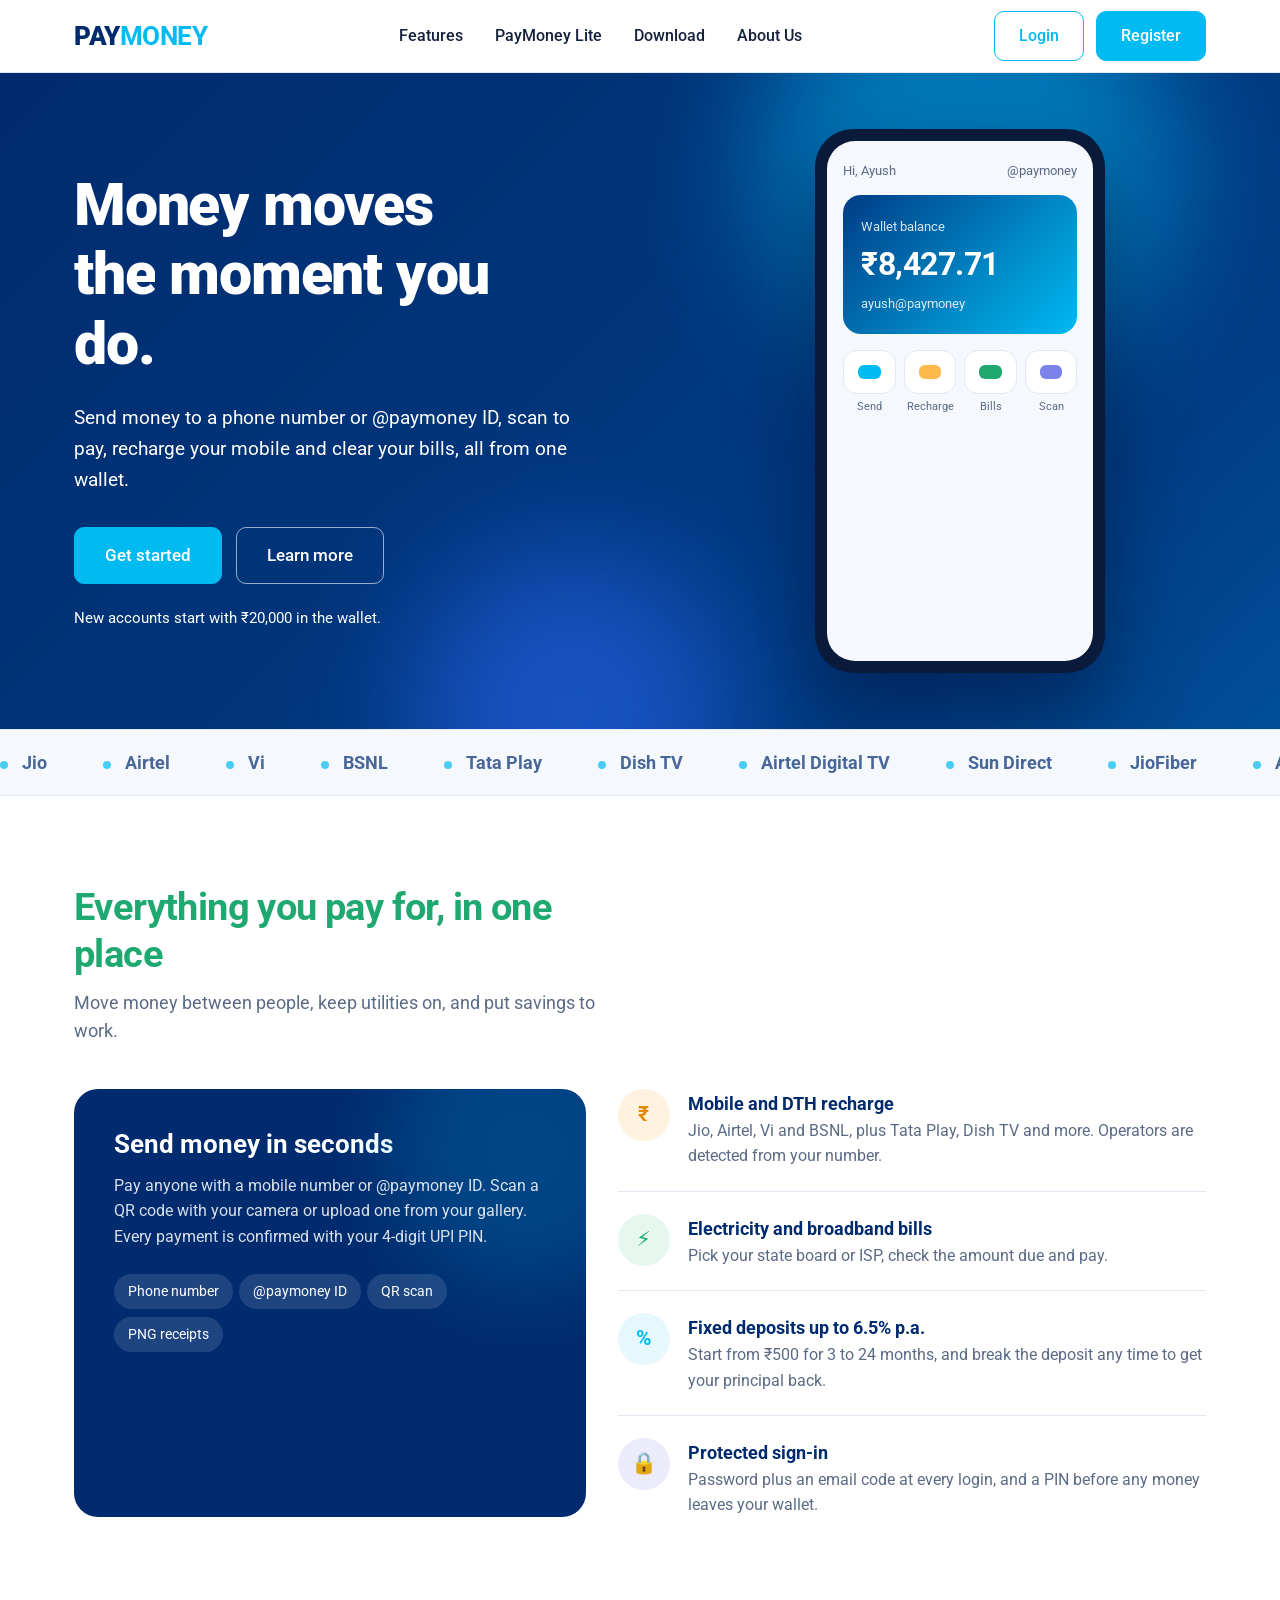
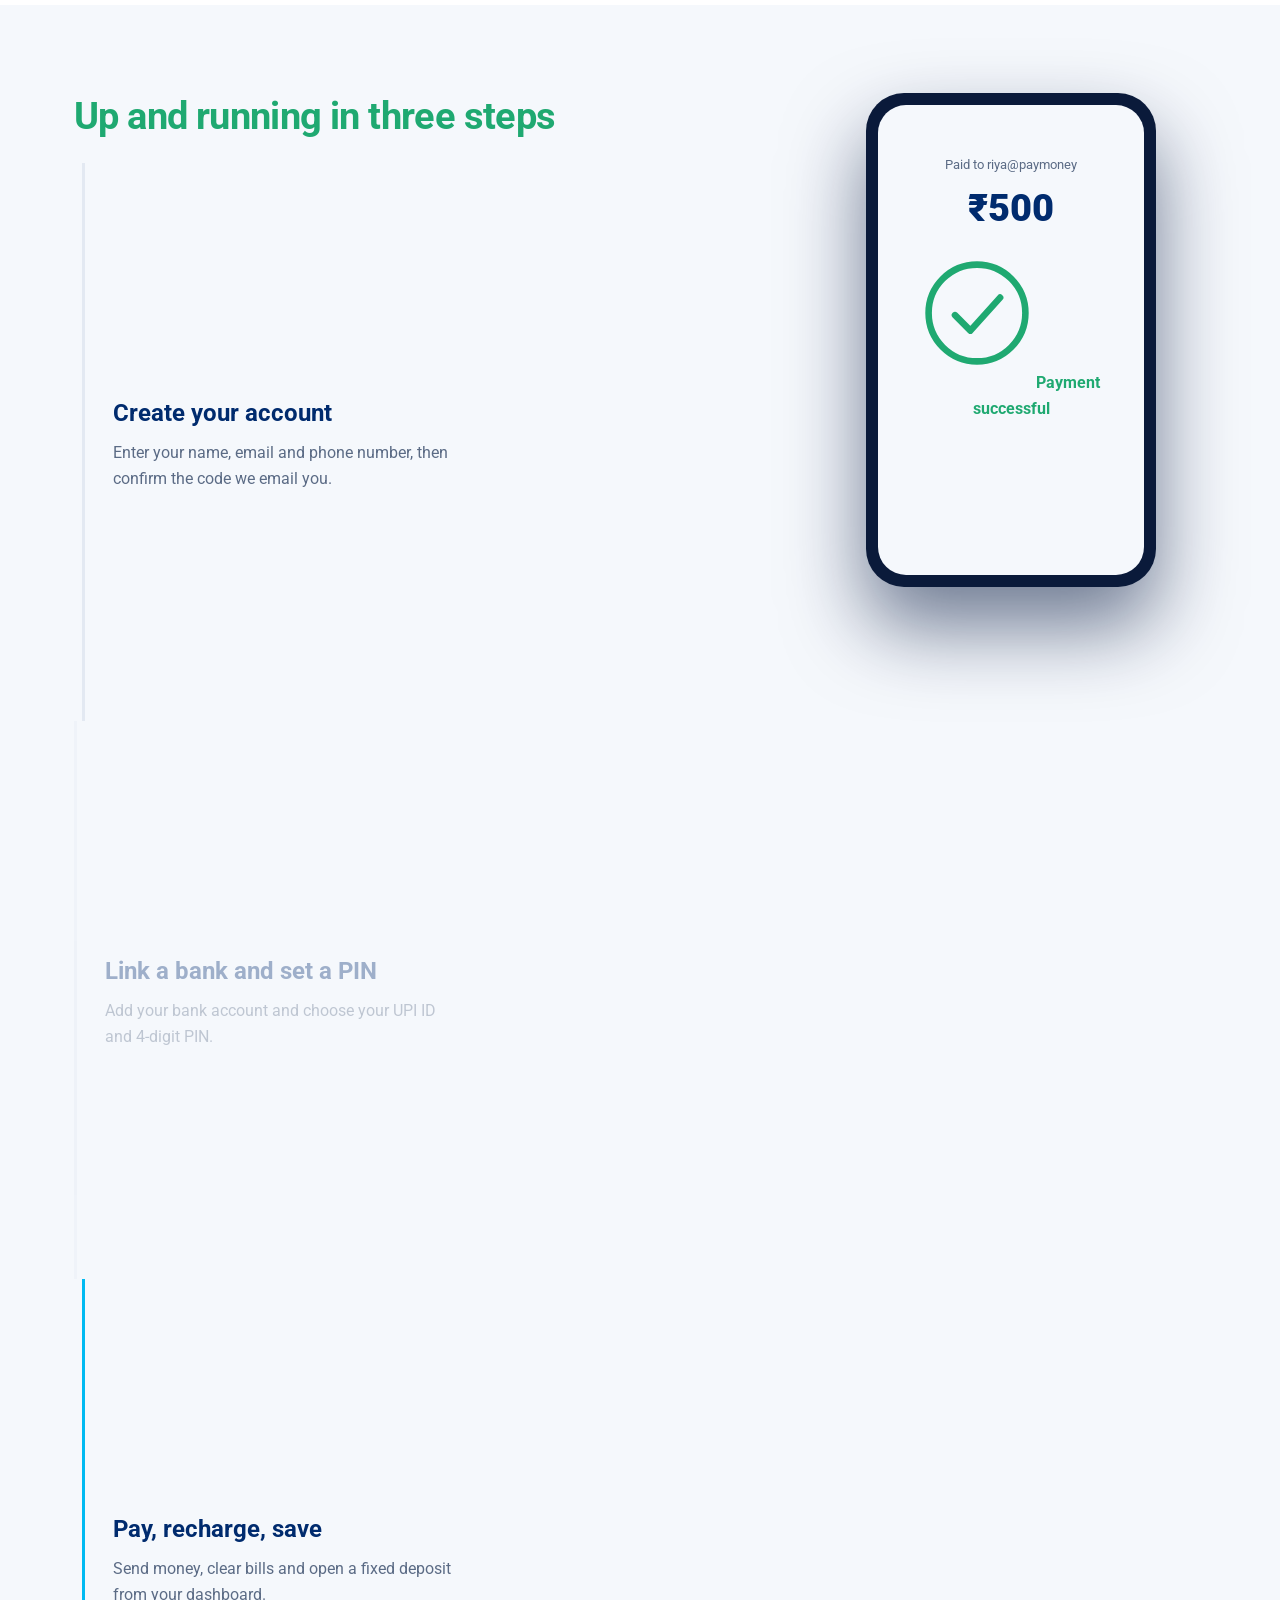
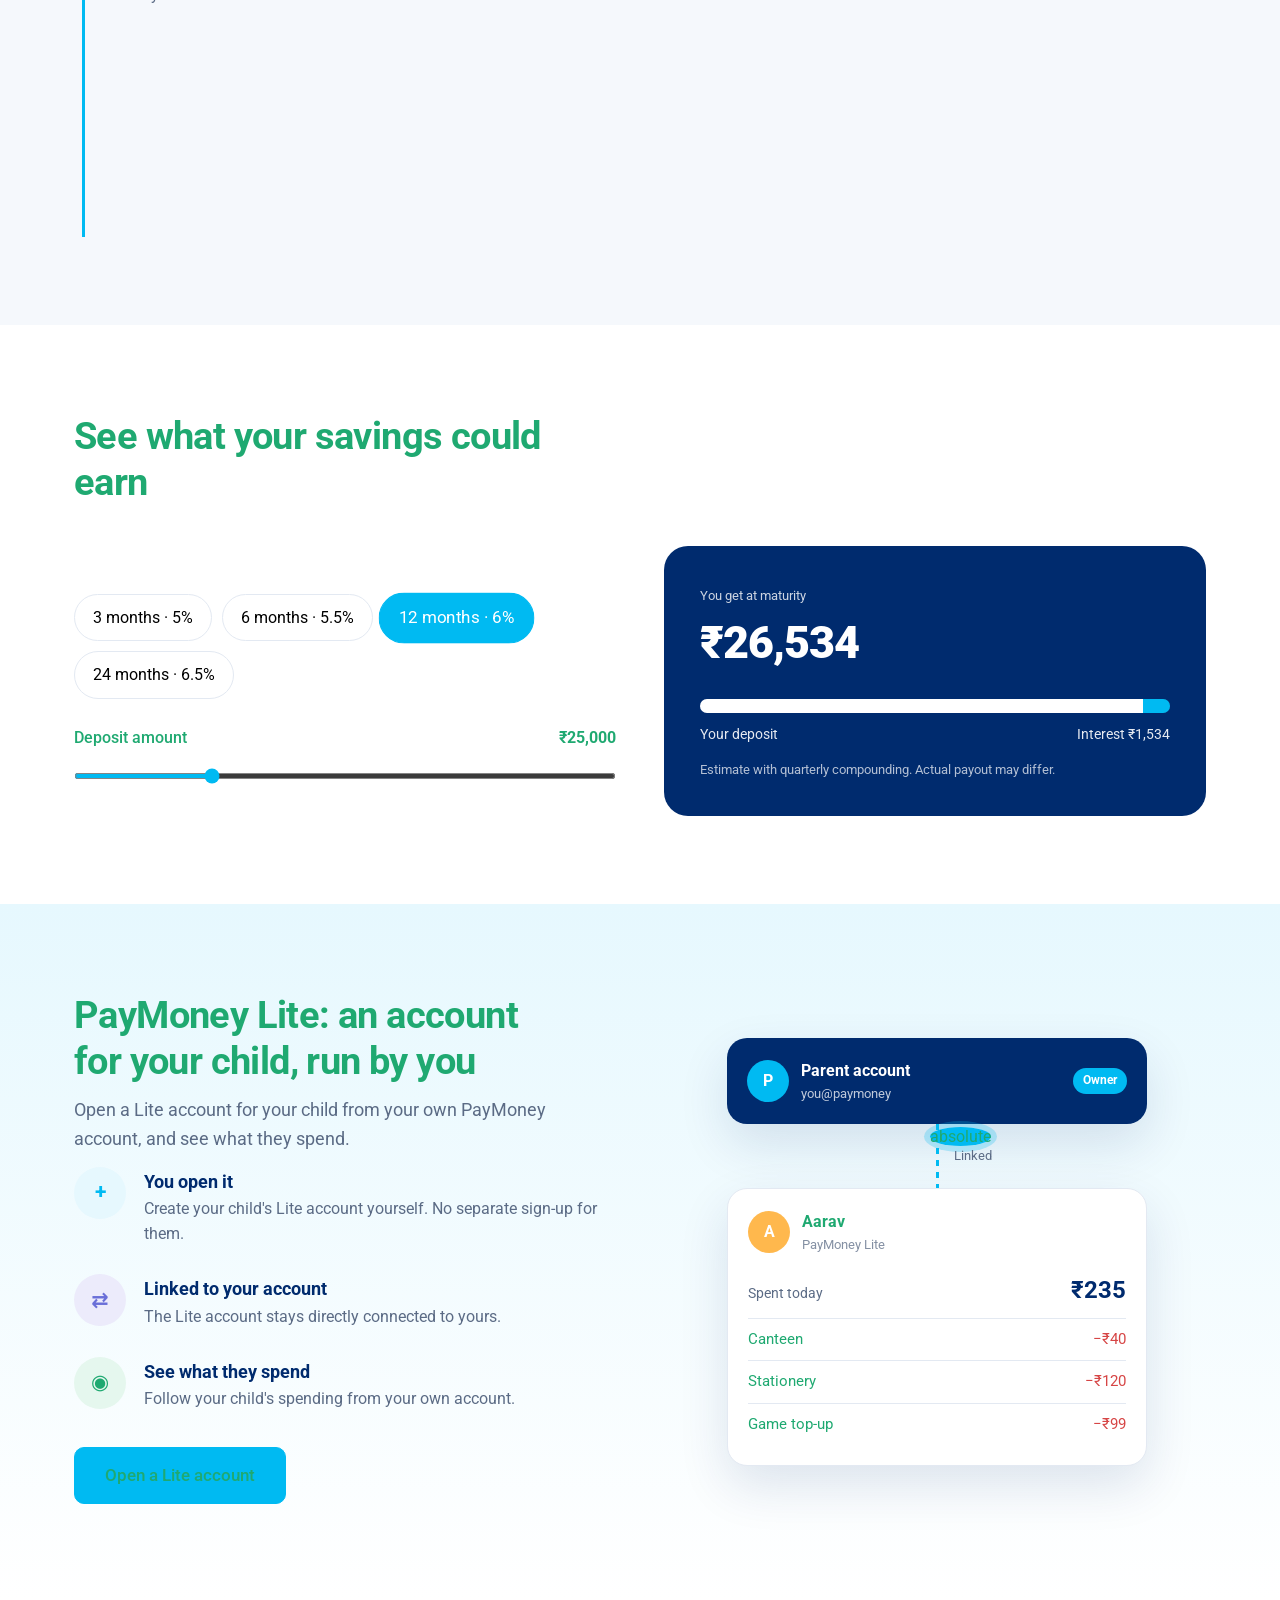
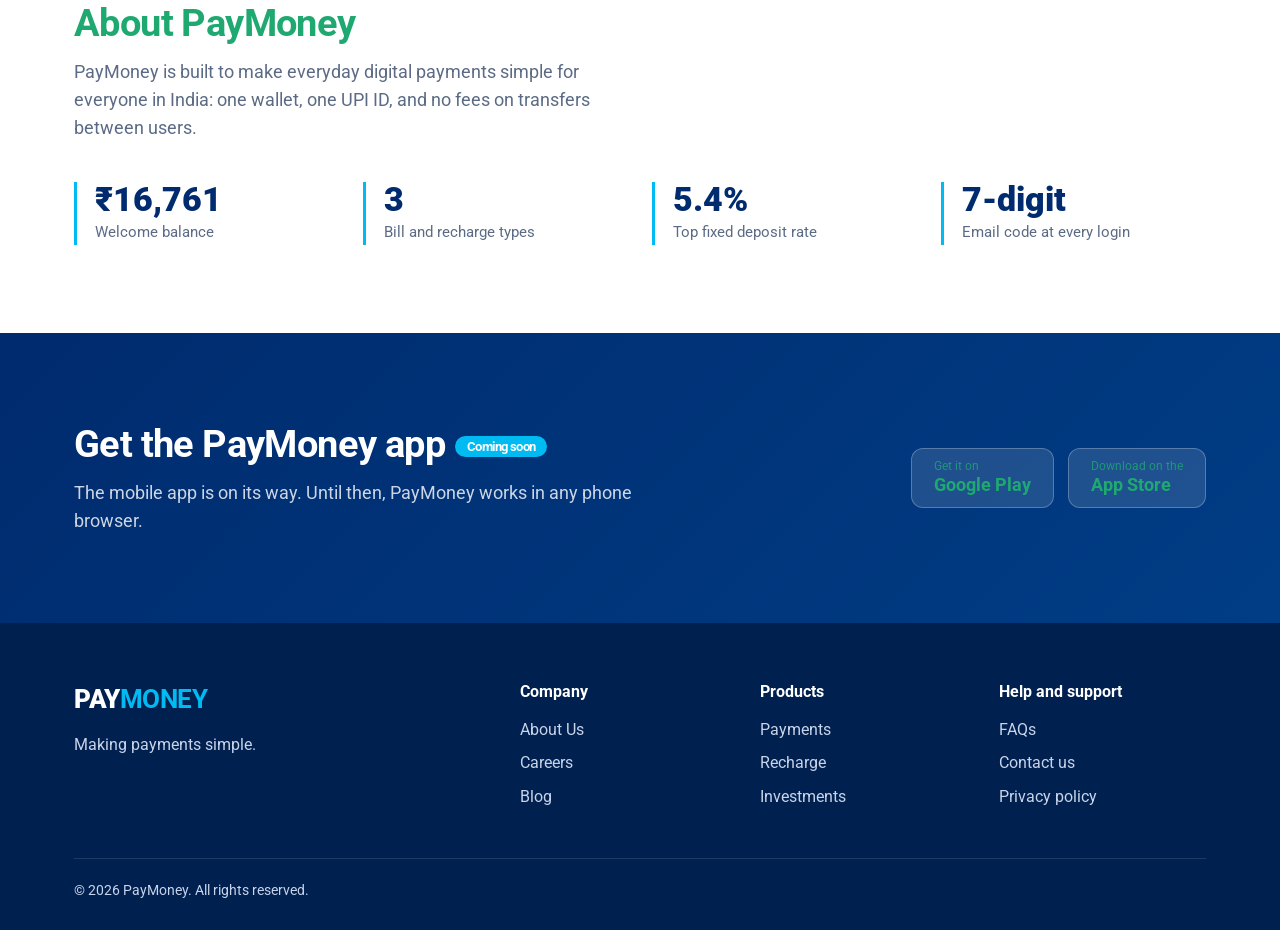
==== index.html @ 89d716a6 "Landing page improved" ====
<!DOCTYPE html>
<html lang="en">
<head>
<meta charset="UTF-8">
<meta name="viewport" content="width=device-width, initial-scale=1">
<title>PayMoney – Send money, pay bills, recharge</title>
<link rel="preconnect" href="https://fonts.googleapis.com">
<link href="https://fonts.googleapis.com/css2?family=Roboto:wght@400;500;700;900&display=swap" rel="stylesheet">
<style>
:root{--navy:#002b6e;--deep:#003d85;--sky:#00baf2;--sky-soft:#e6f8fe;--ink:#14213d;--muted:#5b6b85;--line:#e3e9f2;--bg:#f5f8fc;--ok:#1fa971;--ease:cubic-bezier(.2,.8,.2,1)}
*{box-sizing:border-box;margin:0;padding:0}
html{scroll-behavior:smooth;scroll-padding-top:80px}
body{font-family:Roboto,system-ui,sans-serif;color:var(--ink);background:#fff;line-height:1.6;overflow-x:hidden}
a{color:inherit;text-decoration:none}
:focus-visible{outline:3px solid var(--sky);outline-offset:3px;border-radius:6px}
.wrap{max-width:1180px;margin:0 auto;padding:0 24px}
#bar{position:fixed;top:0;left:0;right:0;height:3px;background:linear-gradient(90deg,var(--sky),var(--deep));transform:scaleX(0);transform-origin:0;z-index:50}

header{position:sticky;top:0;z-index:20;background:rgba(255,255,255,.94);backdrop-filter:blur(8px);border-bottom:1px solid var(--line);transition:box-shadow .3s}
header.scrolled{box-shadow:0 6px 24px rgba(0,43,110,.1)}
.nav{display:flex;align-items:center;justify-content:space-between;height:72px}
.brand{display:flex;align-items:center;gap:10px;font-weight:900;font-size:1.6rem;letter-spacing:-.5px;color:var(--navy)}
.brand img{height:38px;width:auto;transition:transform .5s var(--ease)}
.brand:hover img{transform:rotate(-12deg) scale(1.1)}
.brand b{color:var(--sky)}
nav ul{display:flex;gap:32px;list-style:none;font-weight:500}
nav ul a{position:relative;padding:4px 0}
nav ul a::after{content:"";position:absolute;left:0;bottom:-2px;height:2px;width:100%;background:var(--sky);transform:scaleX(0);transform-origin:right;transition:transform .35s var(--ease)}
nav ul a:hover::after{transform:scaleX(1);transform-origin:left}
.actions{display:flex;gap:12px}
.btn{position:relative;overflow:hidden;display:inline-block;padding:11px 24px;border-radius:10px;font-weight:500;border:1.5px solid var(--sky);transition:transform .25s var(--ease),background .2s,box-shadow .25s}
.btn:hover{transform:translateY(-3px);box-shadow:0 10px 22px rgba(0,186,242,.35)}
.btn:active{transform:scale(.97)}
.btn::after{content:"";position:absolute;top:0;left:-70%;width:40%;height:100%;background:rgba(255,255,255,.4);transform:skewX(-20deg);transition:left .6s}
.btn:hover::after{left:130%}
.btn-fill{background:var(--sky);color:#fff}
.btn-line{color:var(--sky);background:#fff}
.btn-lg{padding:14px 30px;font-size:1.05rem}

/* intro */
#intro{display:none;position:fixed;inset:0;z-index:100;pointer-events:none}
.intro #intro{display:block}
html.intro{overflow:hidden}
.bgc{position:absolute;inset:0;background:radial-gradient(circle at 50% 45%,var(--deep),var(--navy) 70%)}
.il{position:fixed;left:0;top:0;transform-origin:0 0;color:#fff;opacity:0;will-change:transform}
.pulse{position:absolute;left:50%;top:50%;width:140px;height:140px;margin:-70px 0 0 -70px;border-radius:50%;border:2px solid var(--sky);opacity:0;animation:pulse2 1.3s .45s ease-out}
@keyframes pulse2{0%{opacity:.8;transform:scale(.6)}100%{opacity:0;transform:scale(4.5)}}
.intro .nav .brand{visibility:hidden}
.intro .nav nav,.intro .actions{opacity:0}
.intro.flying .nav nav,.intro.flying .actions{opacity:1}
.nav nav,.actions{transition:opacity .7s}
.js:not(.ready) .w>span,.js:not(.ready) .fadeup{animation-play-state:paused}

/* hero */
.hero{position:relative;background:linear-gradient(135deg,var(--navy),var(--deep) 50%,#0086c9);background-size:160% 160%;animation:drift 14s ease-in-out infinite alternate;color:#fff;overflow:hidden}
@keyframes drift{to{background-position:100% 100%}}
.blob{position:absolute;border-radius:50%;filter:blur(60px);opacity:.5;pointer-events:none}
.b1{width:420px;height:420px;background:var(--sky);top:-120px;right:8%;animation:fl1 11s ease-in-out infinite alternate}
.b2{width:320px;height:320px;background:#2e6bff;bottom:-140px;left:32%;animation:fl2 13s ease-in-out infinite alternate}
@keyframes fl1{to{transform:translate(-90px,80px) scale(1.15)}}
@keyframes fl2{to{transform:translate(110px,-60px) scale(.9)}}
.hero .wrap{position:relative;display:grid;grid-template-columns:1.1fr .9fr;gap:40px;align-items:center;min-height:640px;padding-top:56px;padding-bottom:56px}
.hero h1{font-size:clamp(2.3rem,5vw,3.7rem);line-height:1.1;font-weight:900;letter-spacing:-1.2px;max-width:13ch}
.w{display:inline-block;overflow:hidden;vertical-align:top;padding-bottom:.08em}
.w>span{display:inline-block;transform:translateY(115%);animation:rise .9s calc(var(--i)*.09s + .15s) var(--ease) forwards}
@keyframes rise{to{transform:none}}
.hero p{font-size:1.2rem;opacity:.92;margin:22px 0 32px;max-width:46ch}
.hero .cta{display:flex;gap:14px;flex-wrap:wrap}
.hero .btn-line{background:transparent;color:#fff;border-color:rgba(255,255,255,.6)}
.hero .note{font-size:.95rem;opacity:.8;margin:22px 0 0}
.fadeup{opacity:0;transform:translateY(18px);animation:fu .8s calc(.7s + var(--d,0s)) var(--ease) forwards}
@keyframes fu{to{opacity:1;transform:none}}

.stage{position:relative;display:flex;justify-content:center;perspective:1000px}
.float{animation:bob 5s ease-in-out infinite alternate}
@keyframes bob{to{transform:translateY(-14px)}}
.phone{width:290px;background:#0a1a3a;border-radius:38px;padding:12px;box-shadow:0 40px 80px rgba(0,20,60,.55);transition:transform .2s ease-out;transform-style:preserve-3d}
.screen{background:var(--bg);border-radius:28px;padding:20px 16px 18px;color:var(--ink);min-height:520px;overflow:hidden}
.top{display:flex;justify-content:space-between;font-size:.8rem;color:var(--muted);margin-bottom:14px}
.bal{background:linear-gradient(135deg,var(--deep),var(--sky));color:#fff;border-radius:18px;padding:18px;position:relative;overflow:hidden}
.bal::after{content:"";position:absolute;top:0;left:-60%;width:40%;height:100%;background:rgba(255,255,255,.25);transform:skewX(-20deg);animation:sheen 4.5s 1.5s infinite}
@keyframes sheen{to{left:140%}}
.bal small{opacity:.85}.bal span{font-size:.8rem;opacity:.85}
.bal strong{display:block;font-size:2rem;font-weight:700;letter-spacing:-.5px;font-variant-numeric:tabular-nums}
.quick{display:grid;grid-template-columns:repeat(4,1fr);gap:8px;margin:16px 0}
.quick div{text-align:center;font-size:.68rem;color:var(--muted)}
.quick i{display:block;height:44px;border-radius:14px;background:#fff;border:1px solid var(--line);margin-bottom:4px;position:relative}
.quick i::after{content:"";position:absolute;inset:14px;border-radius:6px;background:var(--sky)}
.quick div:nth-child(2) i::after{background:#ffb84d}.quick div:nth-child(3) i::after{background:var(--ok)}.quick div:nth-child(4) i::after{background:#7b83eb}
.quick div{animation:pulse 3.6s infinite}.quick div:nth-child(2){animation-delay:.3s}.quick div:nth-child(3){animation-delay:.6s}.quick div:nth-child(4){animation-delay:.9s}
@keyframes pulse{0%,70%,100%{transform:none}80%{transform:translateY(-5px)}}
#feed{height:150px;overflow:hidden}
.tx{background:#fff;border:1px solid var(--line);border-radius:14px;padding:10px 12px;display:flex;justify-content:space-between;font-size:.82rem;margin-bottom:8px;animation:slidein .5s var(--ease)}
@keyframes slidein{from{opacity:0;transform:translateY(-24px)}}
.tx em{font-style:normal;font-weight:700}.out{color:#d64545}.in{color:var(--ok)}
.sent{position:absolute;left:-10px;bottom:56px;background:#fff;color:var(--ink);border-radius:16px;padding:14px 18px;box-shadow:0 18px 40px rgba(0,20,60,.35);display:flex;gap:12px;align-items:center;opacity:0;pointer-events:none}
.sent.show{animation:pop 2.4s var(--ease)}
@keyframes pop{0%{opacity:0;transform:translateY(16px) scale(.9)}12%,80%{opacity:1;transform:none}100%{opacity:0;transform:translateY(-10px)}}
.tick{width:34px;height:34px;border-radius:50%;background:var(--ok);color:#fff;display:grid;place-items:center;font-weight:700}
.sent b{display:block;font-size:.95rem}.sent span{font-size:.8rem;color:var(--muted)}

/* sections */
section{padding:88px 0}
h2{font-size:clamp(1.7rem,3vw,2.4rem);line-height:1.2;letter-spacing:-.6px;font-weight:700;color:var(--navy);max-width:22ch}
.lead{color:var(--muted);font-size:1.1rem;max-width:56ch;margin-top:12px}
.js .rv{opacity:0;transform:translateY(30px);transition:opacity .8s var(--ease),transform .8s var(--ease);transition-delay:calc(var(--i,0)*100ms)}
.js .rv.in{opacity:1;transform:none}

/* marquee */
.mq{background:var(--bg);border-block:1px solid var(--line);padding:18px 0;overflow:hidden}
.track{display:flex;gap:56px;width:max-content;animation:mq 30s linear infinite;font-weight:700;font-size:1.15rem;color:var(--navy);opacity:.7}
.mq:hover .track{animation-play-state:paused}
.track span::before{content:"";display:inline-block;width:8px;height:8px;border-radius:50%;background:var(--sky);margin-right:14px}
@keyframes mq{to{transform:translateX(-50%)}}

.feat{display:grid;grid-template-columns:1fr 1.15fr;gap:32px;margin-top:44px}
.big{background:var(--navy);color:#fff;border-radius:24px;padding:40px;position:relative;overflow:hidden}
.big::before{content:"";position:absolute;width:280px;height:280px;border-radius:50%;background:var(--sky);opacity:.18;filter:blur(40px);right:-80px;top:-80px;animation:fl1 9s ease-in-out infinite alternate}
.big h3{font-size:1.6rem;line-height:1.25;margin-bottom:12px}
.big p{opacity:.85;margin-bottom:24px}
.chip{display:inline-block;background:rgba(255,255,255,.12);border-radius:999px;padding:6px 14px;font-size:.9rem;margin:0 6px 8px 0;transition:background .2s,transform .3s var(--ease)}
.chip:hover{background:var(--sky);transform:translateY(-3px)}
.list{display:flex;flex-direction:column;justify-content:space-between}
.row{display:flex;gap:18px;padding:22px 0;border-bottom:1px solid var(--line);transition:transform .35s var(--ease)}
.row:hover{transform:translateX(10px)}
.row:first-child{padding-top:0}.row:last-child{border:0;padding-bottom:0}
.ico{flex:none;width:52px;height:52px;border-radius:50%;display:grid;place-items:center;font-size:1.3rem;font-weight:700;transition:transform .5s var(--ease)}
.row:hover .ico{transform:rotate(360deg) scale(1.1)}
.row h3{font-size:1.15rem;color:var(--navy)}.row p{color:var(--muted);font-size:.98rem}

/* sticky steps */
.how{background:var(--bg)}
.how-grid{display:grid;grid-template-columns:1fr 340px;gap:64px;align-items:start}
.stp{min-height:62vh;display:flex;flex-direction:column;justify-content:center;opacity:.35;transition:opacity .5s,transform .5s var(--ease);border-left:3px solid var(--line);padding-left:28px}
.stp.on{opacity:1;transform:translateX(8px);border-color:var(--sky)}
.stp h3{font-size:1.5rem;color:var(--navy);margin-bottom:8px}.stp p{color:var(--muted);max-width:40ch}
.stp:first-of-type{margin-top:24px}
.sticky{position:sticky;top:110px}
.sticky .screen{position:relative;min-height:470px}
.scr{position:absolute;inset:20px 16px;opacity:0;transform:scale(.96);transition:opacity .5s,transform .5s var(--ease);pointer-events:none}
.scr.on{opacity:1;transform:none}
.scr h4{color:var(--navy);margin-bottom:16px;font-size:1.1rem}
.fld{height:42px;background:#fff;border:1px solid var(--line);border-radius:10px;margin-bottom:10px;padding:14px 12px}
.fld i{display:block;height:8px;border-radius:4px;background:var(--sky);width:0}
.scr.on .fld i{animation:type 1.1s calc(var(--k)*.5s + .3s) var(--ease) forwards}
@keyframes type{to{width:var(--w)}}
.otp{display:flex;gap:6px;margin-top:18px}
.otp b{flex:1;height:44px;border-radius:10px;background:#fff;border:1.5px solid var(--sky);display:grid;place-items:center;color:var(--navy);opacity:0}
.scr.on .otp b{animation:pop2 .4s calc(var(--k)*.15s + 1.8s) var(--ease) forwards}
@keyframes pop2{from{opacity:0;transform:scale(.4)}to{opacity:1;transform:none}}
.bank{background:#fff;border:1px solid var(--line);border-radius:14px;padding:12px;display:flex;gap:10px;align-items:center;font-size:.85rem;transform:translateX(120%)}
.scr.on .bank{animation:sl .6s .2s var(--ease) forwards}
@keyframes sl{to{transform:none}}
.bank i{width:34px;height:34px;border-radius:10px;background:var(--deep)}
.dots{display:flex;gap:14px;justify-content:center;margin:34px 0 10px}
.dots i{width:18px;height:18px;border-radius:50%;border:2px solid var(--sky)}
.scr.on .dots i{animation:fill .3s calc(var(--k)*.4s + 1s) forwards}
@keyframes fill{to{background:var(--sky);transform:scale(1.2)}}
.pay{text-align:center;padding-top:26px}
.pay .amt{font-size:2.4rem;font-weight:900;color:var(--navy)}
.ring{width:110px;height:110px;margin:20px auto}
.ring circle,.ring path{fill:none;stroke:var(--ok);stroke-width:6;stroke-linecap:round;stroke-linejoin:round;stroke-dasharray:1;stroke-dashoffset:1}
.scr.on .ring circle{animation:draw .8s .3s forwards}
.scr.on .ring path{animation:draw .5s 1s forwards}
@keyframes draw{to{stroke-dashoffset:0}}

/* fd calculator */
.calc{display:grid;grid-template-columns:1fr 1fr;gap:48px;align-items:center;margin-top:40px}
.plans{display:flex;gap:10px;flex-wrap:wrap;margin:18px 0 26px}
.plans button{font:inherit;padding:10px 18px;border-radius:999px;border:1.5px solid var(--line);background:#fff;cursor:pointer;transition:all .25s var(--ease)}
.plans button:hover{border-color:var(--sky)}
.plans button.on{background:var(--sky);border-color:var(--sky);color:#fff;transform:scale(1.06)}
input[type=range]{width:100%;accent-color:var(--sky);height:6px}
.amt-l{display:flex;justify-content:space-between;font-weight:500;margin-bottom:10px}
.result{background:var(--navy);color:#fff;border-radius:24px;padding:36px}
.result small{opacity:.8}
.result strong{display:block;font-size:2.8rem;font-weight:900;letter-spacing:-1px;font-variant-numeric:tabular-nums}
.split{display:flex;height:14px;border-radius:7px;overflow:hidden;background:rgba(255,255,255,.15);margin:20px 0 10px}
.split i{display:block;transition:width .7s var(--ease)}
.split .p{background:#fff}.split .g{background:var(--sky)}
.legend{display:flex;justify-content:space-between;font-size:.9rem;opacity:.9}

/* lite */
.lite{background:linear-gradient(180deg,var(--sky-soft),#fff)}
.lite-grid{display:grid;grid-template-columns:1fr 1fr;gap:56px;align-items:center}
.lite .row{border:0;padding:14px 0}
.lite .btn{margin-top:22px}
.lk{max-width:420px;width:100%;margin:0 auto}
.acc{background:#fff;border:1px solid var(--line);border-radius:20px;padding:20px;box-shadow:0 20px 50px rgba(0,43,110,.12)}
.acc.par{background:var(--navy);color:#fff;border:0}
.who{display:flex;align-items:center;gap:12px}
.who small{display:block;opacity:.75;font-size:.8rem}
.av{width:42px;height:42px;border-radius:50%;background:var(--sky);color:#fff;display:grid;place-items:center;font-weight:700}
.pill{margin-left:auto;font-size:.75rem;font-weight:700;background:var(--sky);color:#fff;border-radius:999px;padding:3px 10px}
.link{height:64px;width:3px;margin:0 auto;background:repeating-linear-gradient(var(--sky) 0 6px,transparent 6px 12px);position:relative}
.link::after{content:"absolute";left:50%;top:0;width:12px;height:12px;margin-left:-6px;border-radius:50%;background:var(--sky);box-shadow:0 0 0 6px rgba(0,186,242,.25);animation:trav 1.8s ease-in-out infinite alternate}
@keyframes trav{to{top:calc(100% - 12px)}}
.link span{position:absolute;left:18px;top:50%;transform:translateY(-50%);font-size:.8rem;color:var(--muted);white-space:nowrap}
.spent{display:flex;justify-content:space-between;align-items:baseline;margin:16px 0 8px;color:var(--muted);font-size:.9rem}
.spent strong{font-size:1.5rem;color:var(--navy);font-variant-numeric:tabular-nums}
.acc ul{list-style:none}
.acc li{display:flex;justify-content:space-between;padding:9px 0;border-top:1px solid var(--line);font-size:.92rem}
.lite-vis.in li{animation:slidein .5s calc(var(--k)*.25s + .6s) var(--ease) backwards}
.facts{display:grid;grid-template-columns:repeat(4,1fr);gap:24px;margin-top:40px}
.facts div{border-left:3px solid var(--sky);padding-left:18px}
.facts strong{display:block;font-size:2.1rem;line-height:1.1;color:var(--navy);font-weight:900}
.facts span{color:var(--muted);font-size:.95rem}

.dl{background:linear-gradient(135deg,var(--navy),var(--deep));color:#fff}
.dl .wrap{display:flex;justify-content:space-between;align-items:center;gap:32px;flex-wrap:wrap}
.dl h2{color:#fff}.dl .lead{color:rgba(255,255,255,.8)}
.soon{display:inline-block;background:var(--sky);color:#fff;font-size:.8rem;font-weight:700;padding:3px 12px;border-radius:999px;vertical-align:middle;margin-left:10px;animation:glow 2s infinite}
@keyframes glow{0%{box-shadow:0 0 0 0 rgba(0,186,242,.7)}100%{box-shadow:0 0 0 14px rgba(0,186,242,0)}}
.stores{display:flex;gap:14px}
.store{background:rgba(255,255,255,.12);border:1px solid rgba(255,255,255,.25);border-radius:12px;padding:10px 22px;line-height:1.3;cursor:not-allowed;transition:transform .3s var(--ease)}
.store:hover{transform:translateY(-4px)}
.store small{display:block;font-size:.75rem;opacity:.8}.store b{font-size:1.1rem}

footer{background:#00204f;color:#c8d4ea;padding:56px 0 28px}
.fgrid{display:grid;grid-template-columns:2fr 1fr 1fr 1fr;gap:32px}
footer .brand{color:#fff}footer h4{color:#fff;margin-bottom:12px}
footer li{list-style:none;margin-bottom:8px}footer li a{transition:color .2s,padding .3s}footer li a:hover{color:var(--sky);padding-left:6px}
.copy{margin-top:40px;padding-top:20px;border-top:1px solid rgba(255,255,255,.12);font-size:.9rem}

@media(max-width:900px){
  nav ul{display:none}
  .hero .wrap,.feat,.calc,.lite-grid{grid-template-columns:1fr}.hero .wrap{min-height:0}
  .how-grid{grid-template-columns:1fr}.sticky{display:none}.stp{min-height:0;opacity:1;padding:18px 0 18px 24px}
  .facts,.fgrid{grid-template-columns:1fr 1fr}.sent{left:auto;right:0}
}
@media(max-width:520px){.actions .btn-line{display:none}.facts,.fgrid{grid-template-columns:1fr}.stores{flex-direction:column;width:100%}}
@media(prefers-reduced-motion:reduce){
  *,*::before,*::after{animation:none!important;transition:none!important}
  html{scroll-behavior:auto}
  .w>span,.fadeup,.js .rv{transform:none;opacity:1}
  .fld i{width:var(--w)}.otp b,.dots i.f{opacity:1}.bank{transform:none}.ring circle,.ring path{stroke-dashoffset:0}
}
</style>
<script>document.documentElement.classList.add("js","intro")</script>
</head>
<body>
<div id="intro" aria-hidden="true"><div class="bgc"></div><div class="pulse"></div>
  <div class="brand il"><span>PAY<b>MONEY</b></span></div></div>
<div id="bar"></div>
<header id="hd">
  <div class="wrap nav">
    <a class="brand" href="index.html" aria-label="PayMoney home"><span>PAY<b>MONEY</b></span></a>
    <nav aria-label="Main"><ul>
      <li><a href="#features">Features</a></li><li><a href="#lite">PayMoney Lite</a></li><li><a href="#download">Download</a></li><li><a href="#about">About Us</a></li>
    </ul></nav>
    <div class="actions"><a class="btn btn-line" href="login.html">Login</a><a class="btn btn-fill" href="register.html">Register</a></div>
  </div>
</header>

<main>
<section class="hero" style="padding:0">
  <span class="blob b1"></span><span class="blob b2"></span>
  <div class="wrap">
    <div>
      <h1>Money moves the moment you do.</h1>
      <p class="fadeup">Send money to a phone number or @paymoney ID, scan to pay, recharge your mobile and clear your bills, all from one wallet.</p>
      <div class="cta fadeup" style="--d:.15s">
        <a class="btn btn-fill btn-lg" href="register.html">Get started</a>
        <a class="btn btn-line btn-lg" href="#features">Learn more</a>
      </div>
      <p class="note fadeup" style="--d:.3s">New accounts start with ₹20,000 in the wallet.</p>
    </div>
    <div class="stage" aria-hidden="true">
      <div class="float"><div class="phone"><div class="screen">
        <div class="top"><span>Hi, Ayush</span><span>@paymoney</span></div>
        <div class="bal"><small>Wallet balance</small><strong id="bal">₹0.00</strong><span>ayush@paymoney</span></div>
        <div class="quick"><div><i></i>Send</div><div><i></i>Recharge</div><div><i></i>Bills</div><div><i></i>Scan</div></div>
        <div id="feed"></div>
      </div></div></div>
      <div class="sent" id="sent"><div class="tick">✓</div><div><b id="st1"></b><span id="st2"></span></div></div>
    </div>
  </div>
</section>

<div class="mq" aria-label="Supported operators"><div class="track" id="track"></div></div>

<section id="features">
  <div class="wrap">
    <h2 class="rv">Everything you pay for, in one place</h2>
    <p class="lead rv" style="--i:1">Move money between people, keep utilities on, and put savings to work.</p>
    <div class="feat">
      <div class="big rv">
        <h3>Send money in seconds</h3>
        <p>Pay anyone with a mobile number or @paymoney ID. Scan a QR code with your camera or upload one from your gallery. Every payment is confirmed with your 4-digit UPI PIN.</p>
        <span class="chip">Phone number</span><span class="chip">@paymoney ID</span><span class="chip">QR scan</span><span class="chip">PNG receipts</span>
      </div>
      <div class="list">
        <div class="row rv" style="--i:1"><div class="ico" style="background:#fff3e0;color:#e08a00">₹</div><div><h3>Mobile and DTH recharge</h3><p>Jio, Airtel, Vi and BSNL, plus Tata Play, Dish TV and more. Operators are detected from your number.</p></div></div>
        <div class="row rv" style="--i:2"><div class="ico" style="background:#e5f7ee;color:var(--ok)">⚡</div><div><h3>Electricity and broadband bills</h3><p>Pick your state board or ISP, check the amount due and pay.</p></div></div>
        <div class="row rv" style="--i:3"><div class="ico" style="background:var(--sky-soft);color:var(--sky)">%</div><div><h3>Fixed deposits up to 6.5% p.a.</h3><p>Start from ₹500 for 3 to 24 months, and break the deposit any time to get your principal back.</p></div></div>
        <div class="row rv" style="--i:4"><div class="ico" style="background:#ecebfb;color:#6a6fd8">🔒</div><div><h3>Protected sign-in</h3><p>Password plus an email code at every login, and a PIN before any money leaves your wallet.</p></div></div>
      </div>
    </div>
  </div>
</section>

<section class="how">
  <div class="wrap how-grid">
    <div>
      <h2 class="rv">Up and running in three steps</h2>
      <div class="stp on" data-s="0"><h3>Create your account</h3><p>Enter your name, email and phone number, then confirm the code we email you.</p></div>
      <div class="stp" data-s="1"><h3>Link a bank and set a PIN</h3><p>Add your bank account and choose your UPI ID and 4-digit PIN.</p></div>
      <div class="stp" data-s="2"><h3>Pay, recharge, save</h3><p>Send money, clear bills and open a fixed deposit from your dashboard.</p></div>
    </div>
    <div class="sticky" aria-hidden="true"><div class="phone"><div class="screen">
      <div class="scr on"><h4>Create account</h4>
        <div class="fld"><i style="--w:70%;--k:0"></i></div><div class="fld"><i style="--w:85%;--k:1"></i></div><div class="fld"><i style="--w:55%;--k:2"></i></div>
        <div class="otp"><b style="--k:0">4</b><b style="--k:1">8</b><b style="--k:2">1</b><b style="--k:3">9</b><b style="--k:4">2</b><b style="--k:5">6</b></div></div>
      <div class="scr"><h4>Link bank, set PIN</h4>
        <div class="bank"><i></i><div><b>HDFC Bank</b><br>XXXX1234</div></div>
        <div class="dots"><i style="--k:0"></i><i style="--k:1"></i><i style="--k:2"></i><i style="--k:3"></i></div>
        <p style="text-align:center;font-size:.85rem;color:var(--muted)">Choose a 4-digit UPI PIN</p></div>
      <div class="scr"><div class="pay"><small style="color:var(--muted)">Paid to riya@paymoney</small><div class="amt">₹500</div>
        <svg class="ring" viewBox="0 0 100 100"><circle cx="50" cy="50" r="44" pathLength="1"/><path d="M30 52l14 14 27-30" pathLength="1"/></svg>
        <b style="color:var(--ok)">Payment successful</b></div></div>
    </div></div></div>
  </div>
</section>

<section>
  <div class="wrap">
    <h2 class="rv">See what your savings could earn</h2>
    <div class="calc">
      <div class="rv">
        <div class="plans" id="plans"></div>
        <div class="amt-l"><span>Deposit amount</span><b id="amtv"></b></div>
        <input type="range" id="amt" min="500" max="100000" step="500" value="25000" aria-label="Deposit amount">
      </div>
      <div class="result rv" style="--i:1">
        <small>You get at maturity</small><strong id="mat"></strong>
        <div class="split"><i class="p" id="sp"></i><i class="g" id="sg"></i></div>
        <div class="legend"><span>Your deposit</span><span id="int"></span></div>
        <p style="font-size:.8rem;opacity:.7;margin-top:14px">Estimate with quarterly compounding. Actual payout may differ.</p>
      </div>
    </div>
  </div>
</section>

<section class="lite" id="lite">
  <div class="wrap lite-grid">
    <div>
      <h2 class="rv">PayMoney Lite: an account for your child, run by you</h2>
      <p class="lead rv" style="--i:1">Open a Lite account for your child from your own PayMoney account, and see what they spend.</p>
      <div class="row rv" style="--i:2"><div class="ico" style="background:var(--sky-soft);color:var(--sky)">+</div><div><h3>You open it</h3><p>Create your child's Lite account yourself. No separate sign-up for them.</p></div></div>
      <div class="row rv" style="--i:3"><div class="ico" style="background:#ecebfb;color:#6a6fd8">⇄</div><div><h3>Linked to your account</h3><p>The Lite account stays directly connected to yours.</p></div></div>
      <div class="row rv" style="--i:4"><div class="ico" style="background:#e5f7ee;color:var(--ok)">◉</div><div><h3>See what they spend</h3><p>Follow your child's spending from your own account.</p></div></div>
      <a class="btn btn-fill btn-lg rv" style="--i:5" href="register.html">Open a Lite account</a>
    </div>
    <div class="lk lite-vis rv" style="--i:2" aria-hidden="true">
      <div class="acc par"><div class="who"><div class="av">P</div><div><b>Parent account</b><small>you@paymoney</small></div><span class="pill">Owner</span></div></div>
      <div class="link"><span>Linked</span></div>
      <div class="acc">
        <div class="who"><div class="av" style="background:#ffb84d">A</div><div><b>Aarav</b><small style="color:var(--muted)">PayMoney Lite</small></div></div>
        <div class="spent"><span>Spent today</span><strong data-count="259" data-pre="₹">₹0</strong></div>
        <ul>
          <li style="--k:0"><span>Canteen</span><em class="out" style="font-style:normal">−₹40</em></li>
          <li style="--k:1"><span>Stationery</span><em class="out" style="font-style:normal">−₹120</em></li>
          <li style="--k:2"><span>Game top-up</span><em class="out" style="font-style:normal">−₹99</em></li>
        </ul>
      </div>
    </div>
  </div>
</section>

<section id="about" style="padding-top:0">
  <div class="wrap">
    <h2 class="rv">About PayMoney</h2>
    <p class="lead rv" style="--i:1">PayMoney is built to make everyday digital payments simple for everyone in India: one wallet, one UPI ID, and no fees on transfers between users.</p>
    <div class="facts">
      <div class="rv"><strong data-count="20000" data-pre="₹">0</strong><span>Welcome balance</span></div>
      <div class="rv" style="--i:1"><strong data-count="4">0</strong><span>Bill and recharge types</span></div>
      <div class="rv" style="--i:2"><strong data-count="6.5" data-dec="1" data-suf="%">0</strong><span>Top fixed deposit rate</span></div>
      <div class="rv" style="--i:3"><strong data-count="8" data-suf="-digit">0</strong><span>Email code at every login</span></div>
    </div>
  </div>
</section>

<section class="dl" id="download">
  <div class="wrap">
    <div class="rv"><h2>Get the PayMoney app<span class="soon">Coming soon</span></h2>
    <p class="lead">The mobile app is on its way. Until then, PayMoney works in any phone browser.</p></div>
    <div class="stores rv" style="--i:1" aria-label="App stores, coming soon">
      <div class="store"><small>Get it on</small><b>Google Play</b></div><div class="store"><small>Download on the</small><b>App Store</b></div>
    </div>
  </div>
</section>
</main>

<footer>
  <div class="wrap">
    <div class="fgrid">
      <div><a class="brand" href="index.html"><span>PAY<b>MONEY</b></span></a><p style="margin-top:12px">Making payments simple.</p></div>
      <div><h4>Company</h4><ul><li><a href="#about">About Us</a></li><li><a href="#">Careers</a></li><li><a href="#">Blog</a></li></ul></div>
      <div><h4>Products</h4><ul><li><a href="upi.html">Payments</a></li><li><a href="recharge.html">Recharge</a></li><li><a href="fd.html">Investments</a></li></ul></div>
      <div><h4>Help and support</h4><ul><li><a href="support.html">FAQs</a></li><li><a href="support.html">Contact us</a></li><li><a href="#">Privacy policy</a></li></ul></div>
    </div>
    <p class="copy">© 2026 PayMoney. All rights reserved.</p>
  </div>
</footer>

<script>
document.documentElement.classList.add('js');
const RM=matchMedia('(prefers-reduced-motion: reduce)').matches;
const $=(s,r=document)=>r.querySelector(s),$$=(s,r=document)=>[...r.querySelectorAll(s)];
const inr=n=>'₹'+n.toLocaleString('en-IN',{minimumFractionDigits:2,maximumFractionDigits:2});
const inr0=n=>'₹'+Math.round(n).toLocaleString('en-IN');
function tween(el,to,fmt,from=0,dur=1300){
  if(RM){el.textContent=fmt(to);return}
  const t0=performance.now();(function f(t){const p=Math.min((t-t0)/dur,1),e=1-Math.pow(1-p,3);
  el.textContent=fmt(from+(to-from)*e);if(p<1)requestAnimationFrame(f)})(t0);
}

/* scroll progress + header shadow */
const bar=$('#bar'),hd=$('#hd');
addEventListener('scroll',()=>{
  bar.style.transform=`scaleX(${scrollY/Math.max(1,document.body.scrollHeight-innerHeight)})`;
  hd.classList.toggle('scrolled',scrollY>10);
},{passive:true});

/* headline word reveal */
const h=$('.hero h1');
h.innerHTML=h.textContent.split(' ').map((w,i)=>`<span class="w"><span style="--i:${i}">${w}</span></span>`).join(' ');

/* marquee */
const ops=['Jio','Airtel','Vi','BSNL','Tata Play','Dish TV','Airtel Digital TV','Sun Direct','JioFiber','ACT Fibernet','Hathway','Electricity boards'];
$('#track').innerHTML=[...ops,...ops].map(o=>`<span>${o}</span>`).join('');

/* hero: live wallet */
let bal=18450;const balEl=$('#bal'),feed=$('#feed'),sent=$('#sent');
function startHero(){
  tween(balEl,bal,inr,0,1600);
  if(!RM)setTimeout(()=>{add();setInterval(()=>visible&&add(),3400)},1800);
}
const evs=[['Riya Sharma',-500,'₹500 sent','to riya@paymoney'],['Jio recharge',-299,'Recharge done','₹299 plan, 28 days'],['Cashback',50,'₹50 cashback','added to wallet'],['Electricity bill',-1240,'Bill paid','₹1,240 to state board'],['Wallet top-up',2000,'₹2,000 added','from linked bank']];
let k=0,visible=true;
function add(){
  const [n,a,t1,t2]=evs[k++%evs.length];
  const d=document.createElement('div');d.className='tx';
  d.innerHTML=`<span>${n}</span><em class="${a<0?'out':'in'}">${a<0?'−':'+'}₹${Math.abs(a).toLocaleString('en-IN')}</em>`;
  feed.prepend(d);while(feed.children.length>3)feed.lastChild.remove();
  const from=bal;bal+=a;tween(balEl,bal,inr,from,700);
  $('#st1').textContent=t1;$('#st2').textContent=t2;
  sent.classList.remove('show');void sent.offsetWidth;sent.classList.add('show');
}
if(!RM){
  new IntersectionObserver(e=>visible=e[0].isIntersecting).observe($('.stage'));
}else{evs.slice(0,3).forEach(()=>add());sent.style.display='none'}

/* phone tilt */
const stage=$('.stage'),ph=$('.stage .phone');
if(!RM&&matchMedia('(hover:hover)').matches){
  stage.addEventListener('mousemove',e=>{const r=stage.getBoundingClientRect(),x=(e.clientX-r.left)/r.width-.5,y=(e.clientY-r.top)/r.height-.5;ph.style.transform=`rotateY(${x*16}deg) rotateX(${-y*12}deg)`});
  stage.addEventListener('mouseleave',()=>ph.style.transform='');
}

/* reveals + counters */
const io=new IntersectionObserver(es=>es.forEach(e=>{
  if(!e.isIntersecting)return;io.unobserve(e.target);e.target.classList.add('in');
  const c=e.target.querySelector('[data-count]');
  if(c){const d=+c.dataset.dec||0,p=c.dataset.pre||'',s=c.dataset.suf||'';
    tween(c,+c.dataset.count,v=>p+v.toLocaleString('en-IN',{minimumFractionDigits:d,maximumFractionDigits:d})+s,0,1600)}
}),{threshold:.2});
$$('.rv').forEach(el=>io.observe(el));

/* sticky steps */
const stps=$$('.stp'),scrs=$$('.scr');
const so=new IntersectionObserver(es=>es.forEach(e=>{
  if(!e.isIntersecting)return;const i=+e.target.dataset.s;
  stps.forEach((s,j)=>s.classList.toggle('on',j===i));
  scrs.forEach((s,j)=>s.classList.toggle('on',j===i));
}),{rootMargin:'-45% 0px -45% 0px'});
stps.forEach(s=>so.observe(s));

/* FD calculator */
const plans=[[3,5],[6,5.5],[12,6],[24,6.5]];let pi=2;
const pl=$('#plans'),amt=$('#amt');
pl.innerHTML=plans.map((p,i)=>`<button type="button" data-i="${i}">${p[0]} months · ${p[1]}%</button>`).join('');
let last=0;
function calc(){
  const P=+amt.value,[m,r]=plans[pi],A=P*Math.pow(1+r/400,4*m/12),g=A-P;
  $$('button',pl).forEach((b,i)=>b.classList.toggle('on',i===pi));
  $('#amtv').textContent=inr0(P);
  tween($('#mat'),A,inr0,last,500);last=A;
  $('#sp').style.width=(P/A*100)+'%';$('#sg').style.width=(g/A*100)+'%';
  $('#int').textContent='Interest '+inr0(g);
}
pl.addEventListener('click',e=>{const b=e.target.closest('button');if(b){pi=+b.dataset.i;calc()}});
amt.addEventListener('input',calc);calc();

/* intro: centre pop, then fly to the header */
(function(){
  const root=document.documentElement,ov=$('#intro');let over=false;
  const done=()=>{if(over)return;over=true;ov.remove();root.classList.remove('intro');root.classList.add('ready');startHero()};
  if(RM||!ov.animate){done();return}
  try{
    history.scrollRestoration='manual';scrollTo(0,0);
    const il=$('.il',ov),bgc=$('.bgc',ov),tgt=$('.nav .brand');
    const w=il.offsetWidth,h=il.offsetHeight,vw=innerWidth,vh=innerHeight;
    const S=Math.min(2.4,vw*.8/w);
    const at=s=>`translate(${vw/2-w*s/2}px,${vh/2-h*s/2}px) scale(${s})`;
    il.animate([
      {transform:at(S*.3),opacity:0},
      {transform:at(S*1.14),opacity:1,offset:.6},
      {transform:at(S),opacity:1}
    ],{duration:850,easing:'cubic-bezier(.2,.8,.2,1)',fill:'forwards'}).finished.then(()=>new Promise(r=>setTimeout(r,500))).then(()=>{
      const r=tgt.getBoundingClientRect();
      bgc.animate([{opacity:1},{opacity:0}],{duration:750,delay:200,fill:'forwards'});
      root.classList.add('flying');
      return il.animate([
        {transform:at(S),color:'#fff'},
        {transform:`translate(${r.left}px,${r.top}px) scale(1)`,color:'#002b6e'}
      ],{duration:950,easing:'cubic-bezier(.7,0,.2,1)',fill:'forwards'}).finished;
    }).then(done).catch(done);
  }catch(e){done()}
  setTimeout(done,7000);
})();
</script>
</body>
</html>
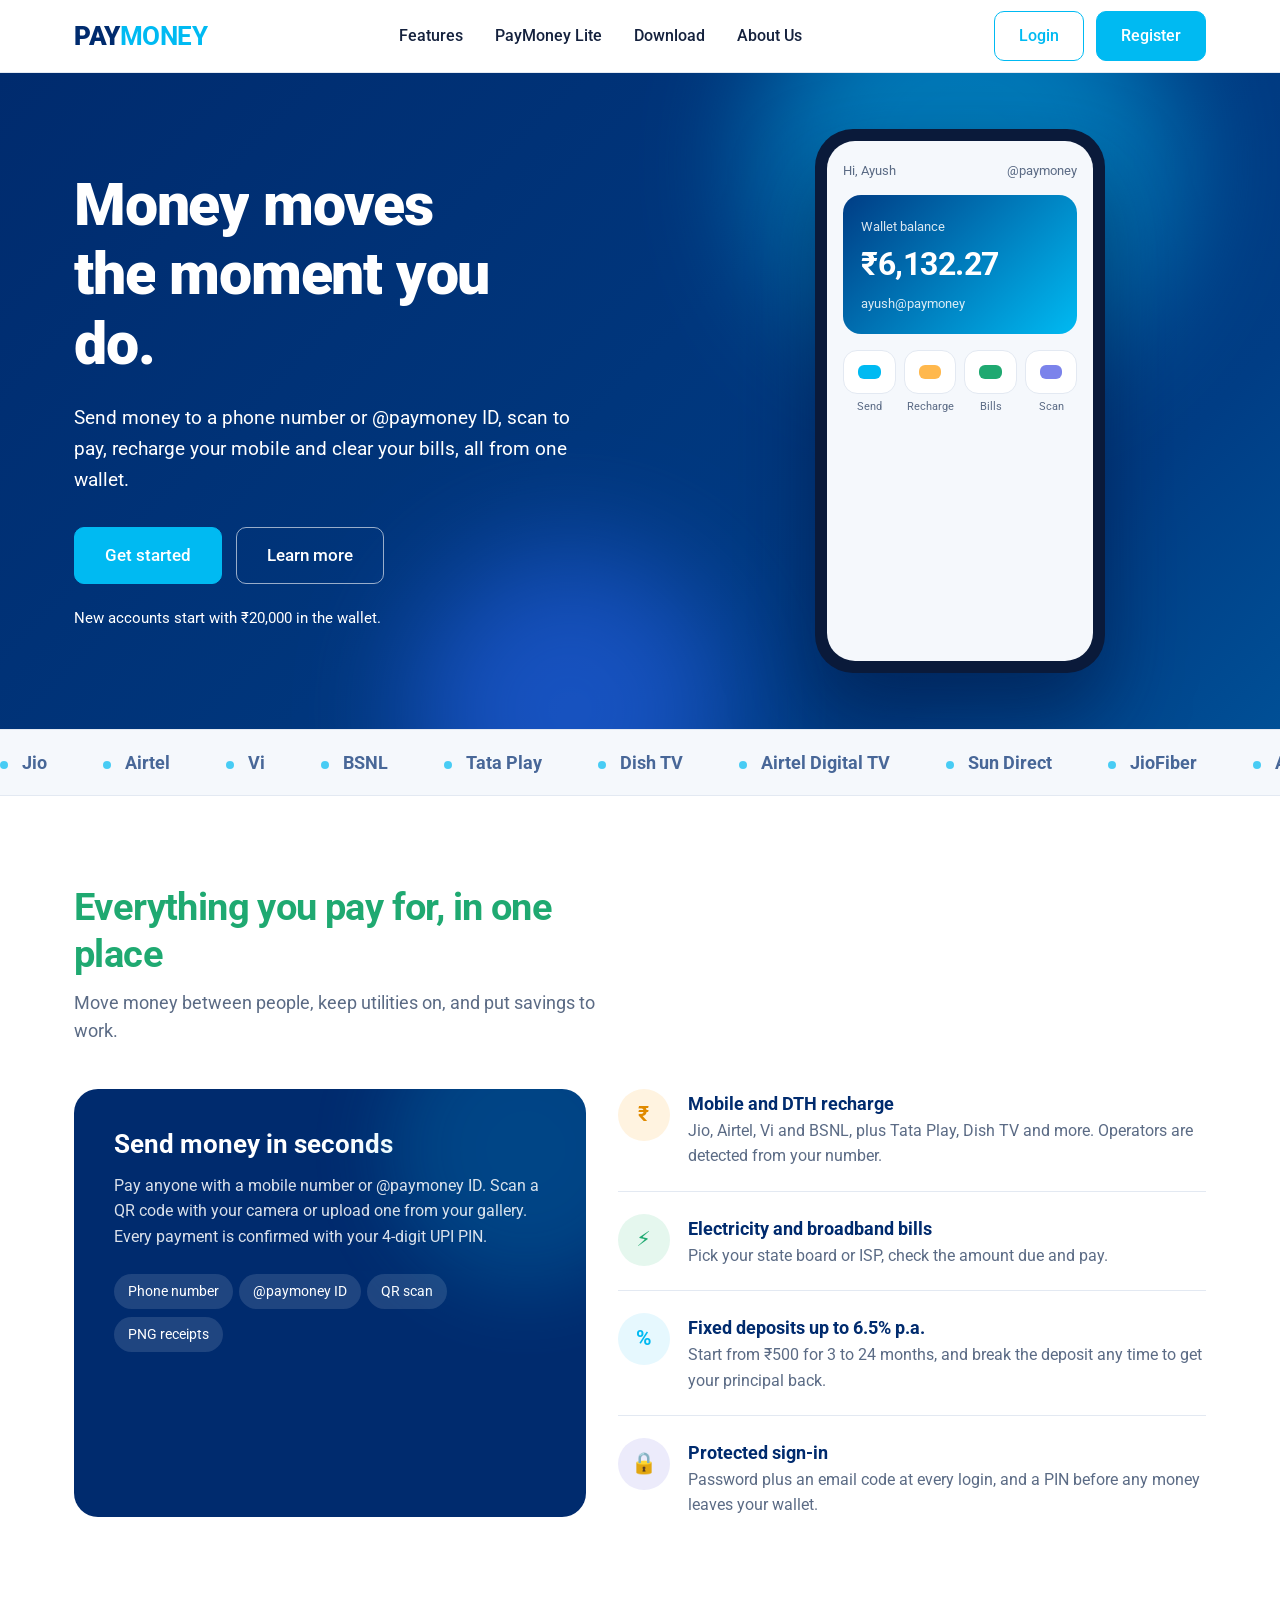
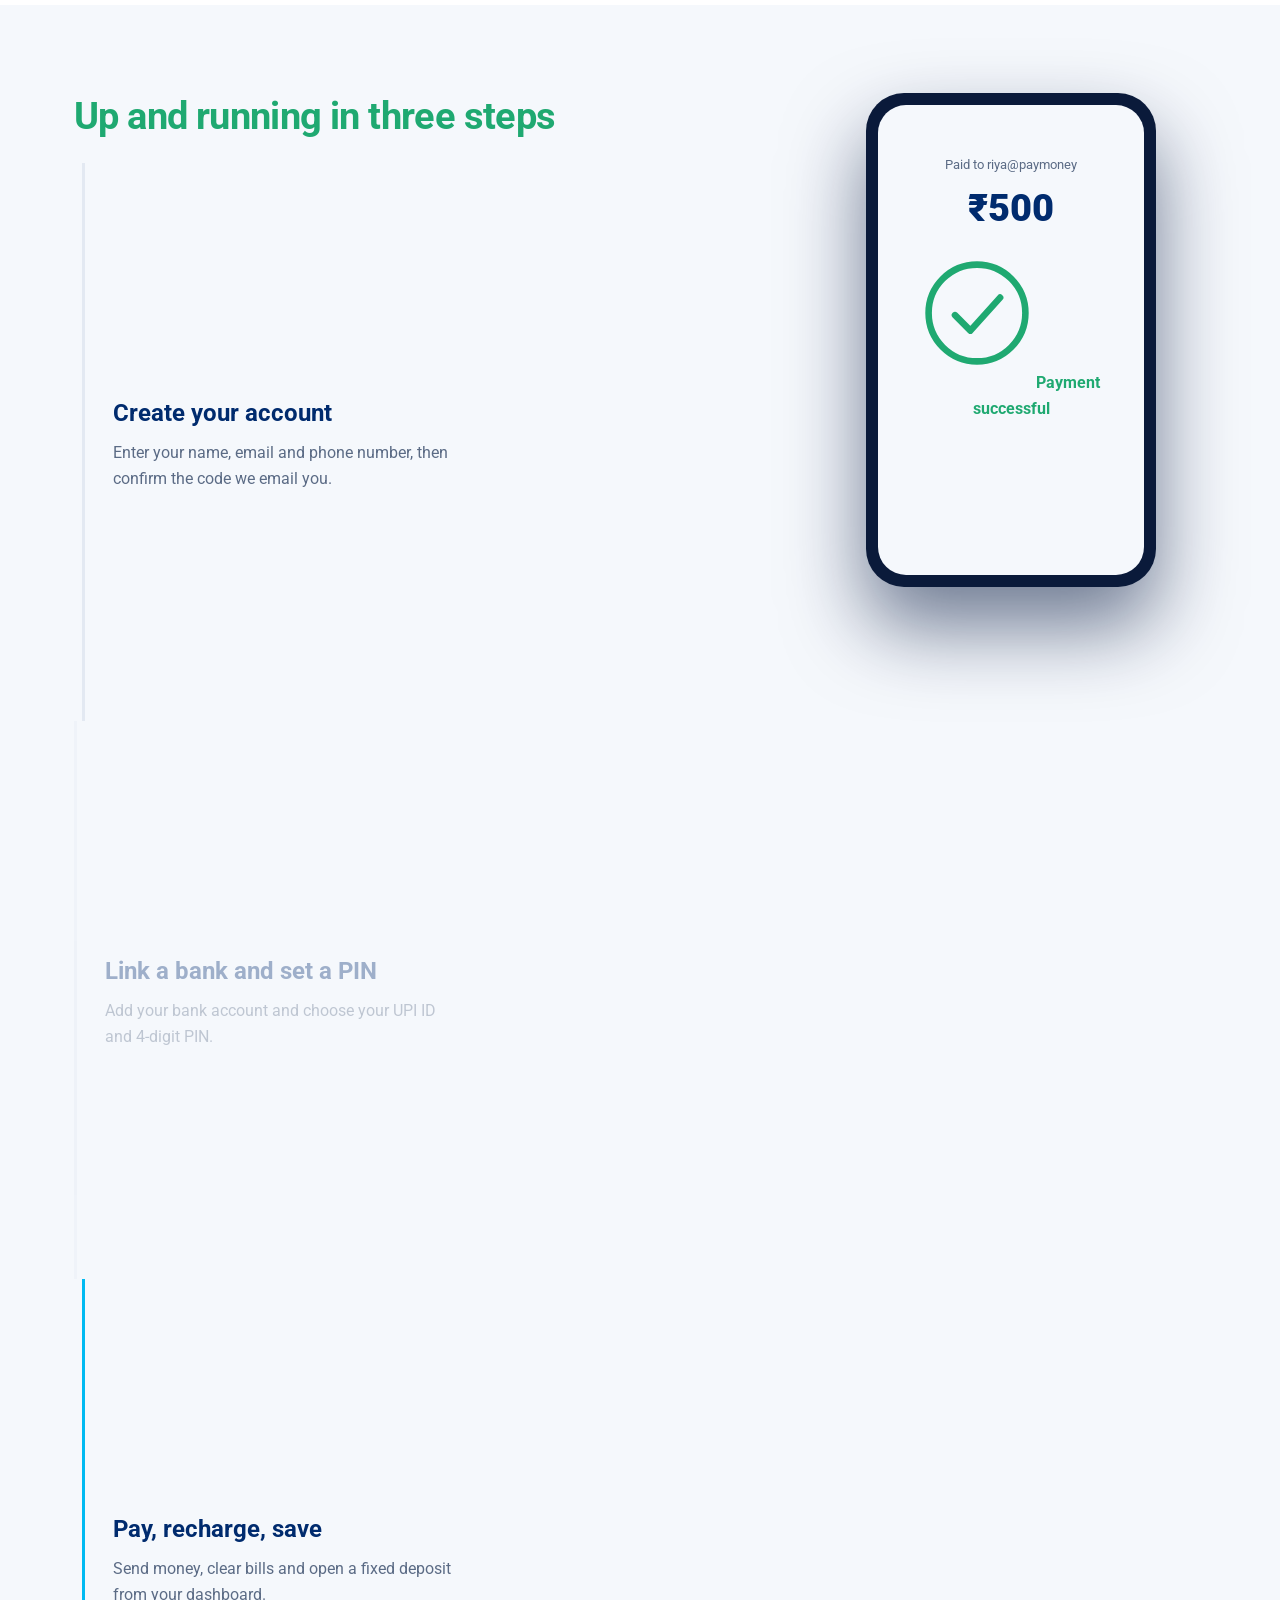
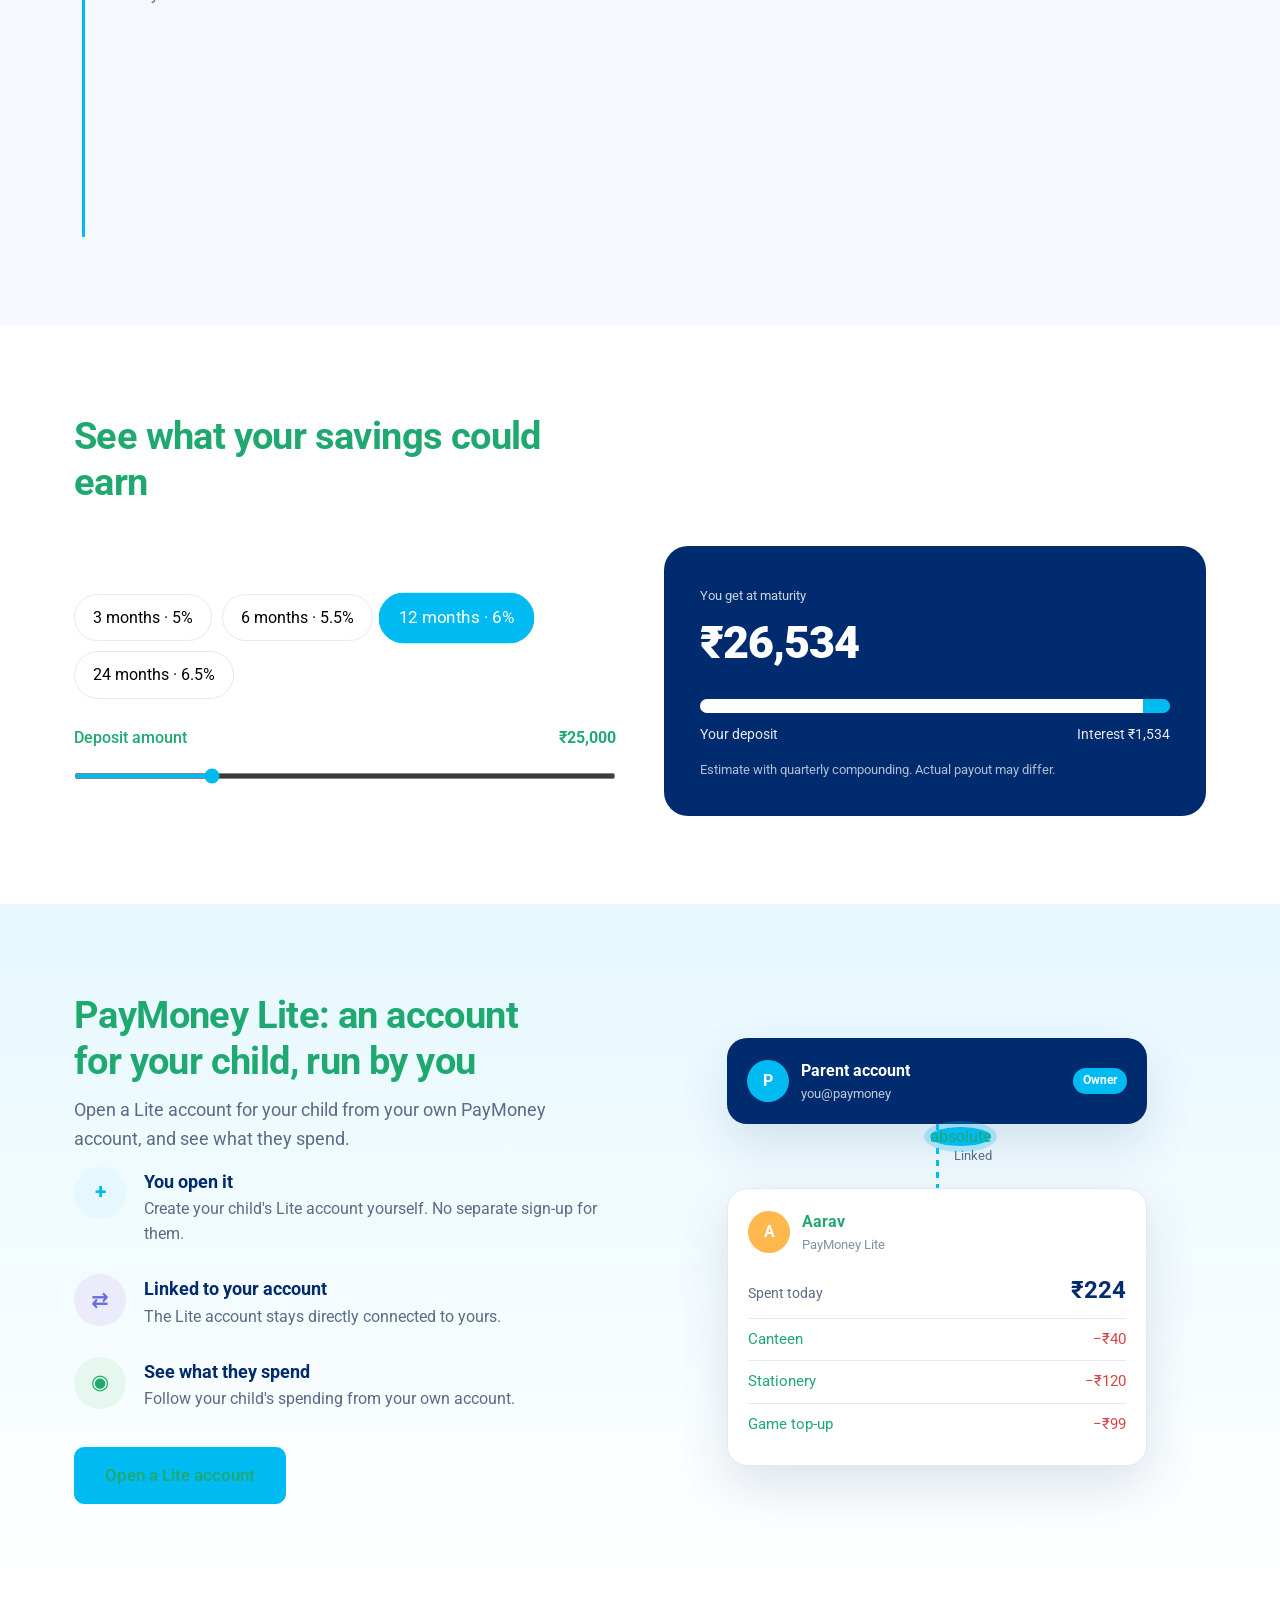
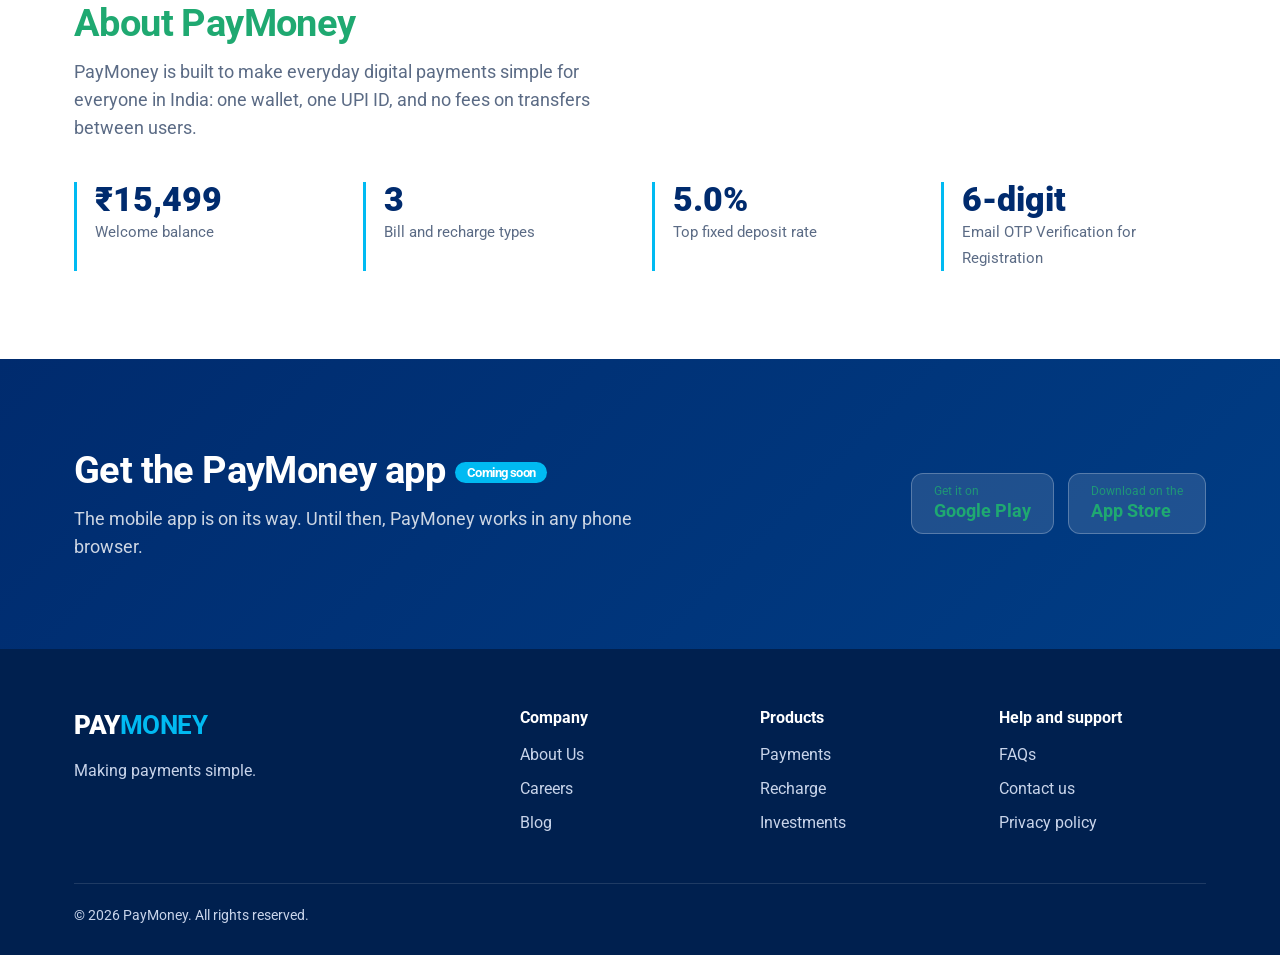
==== commit 9dcd5d0d: "Landing page errors fixed" ====
--- a/index.html
+++ b/index.html
@@ -1,524 +1,1994 @@
 <!DOCTYPE html>
 <html lang="en">
+
 <head>
-<meta charset="UTF-8">
-<meta name="viewport" content="width=device-width, initial-scale=1">
-<title>PayMoney – Send money, pay bills, recharge</title>
-<link rel="preconnect" href="https://fonts.googleapis.com">
-<link href="https://fonts.googleapis.com/css2?family=Roboto:wght@400;500;700;900&display=swap" rel="stylesheet">
-<style>
-:root{--navy:#002b6e;--deep:#003d85;--sky:#00baf2;--sky-soft:#e6f8fe;--ink:#14213d;--muted:#5b6b85;--line:#e3e9f2;--bg:#f5f8fc;--ok:#1fa971;--ease:cubic-bezier(.2,.8,.2,1)}
-*{box-sizing:border-box;margin:0;padding:0}
-html{scroll-behavior:smooth;scroll-padding-top:80px}
-body{font-family:Roboto,system-ui,sans-serif;color:var(--ink);background:#fff;line-height:1.6;overflow-x:hidden}
-a{color:inherit;text-decoration:none}
-:focus-visible{outline:3px solid var(--sky);outline-offset:3px;border-radius:6px}
-.wrap{max-width:1180px;margin:0 auto;padding:0 24px}
-#bar{position:fixed;top:0;left:0;right:0;height:3px;background:linear-gradient(90deg,var(--sky),var(--deep));transform:scaleX(0);transform-origin:0;z-index:50}
-
-header{position:sticky;top:0;z-index:20;background:rgba(255,255,255,.94);backdrop-filter:blur(8px);border-bottom:1px solid var(--line);transition:box-shadow .3s}
-header.scrolled{box-shadow:0 6px 24px rgba(0,43,110,.1)}
-.nav{display:flex;align-items:center;justify-content:space-between;height:72px}
-.brand{display:flex;align-items:center;gap:10px;font-weight:900;font-size:1.6rem;letter-spacing:-.5px;color:var(--navy)}
-.brand img{height:38px;width:auto;transition:transform .5s var(--ease)}
-.brand:hover img{transform:rotate(-12deg) scale(1.1)}
-.brand b{color:var(--sky)}
-nav ul{display:flex;gap:32px;list-style:none;font-weight:500}
-nav ul a{position:relative;padding:4px 0}
-nav ul a::after{content:"";position:absolute;left:0;bottom:-2px;height:2px;width:100%;background:var(--sky);transform:scaleX(0);transform-origin:right;transition:transform .35s var(--ease)}
-nav ul a:hover::after{transform:scaleX(1);transform-origin:left}
-.actions{display:flex;gap:12px}
-.btn{position:relative;overflow:hidden;display:inline-block;padding:11px 24px;border-radius:10px;font-weight:500;border:1.5px solid var(--sky);transition:transform .25s var(--ease),background .2s,box-shadow .25s}
-.btn:hover{transform:translateY(-3px);box-shadow:0 10px 22px rgba(0,186,242,.35)}
-.btn:active{transform:scale(.97)}
-.btn::after{content:"";position:absolute;top:0;left:-70%;width:40%;height:100%;background:rgba(255,255,255,.4);transform:skewX(-20deg);transition:left .6s}
-.btn:hover::after{left:130%}
-.btn-fill{background:var(--sky);color:#fff}
-.btn-line{color:var(--sky);background:#fff}
-.btn-lg{padding:14px 30px;font-size:1.05rem}
-
-/* intro */
-#intro{display:none;position:fixed;inset:0;z-index:100;pointer-events:none}
-.intro #intro{display:block}
-html.intro{overflow:hidden}
-.bgc{position:absolute;inset:0;background:radial-gradient(circle at 50% 45%,var(--deep),var(--navy) 70%)}
-.il{position:fixed;left:0;top:0;transform-origin:0 0;color:#fff;opacity:0;will-change:transform}
-.pulse{position:absolute;left:50%;top:50%;width:140px;height:140px;margin:-70px 0 0 -70px;border-radius:50%;border:2px solid var(--sky);opacity:0;animation:pulse2 1.3s .45s ease-out}
-@keyframes pulse2{0%{opacity:.8;transform:scale(.6)}100%{opacity:0;transform:scale(4.5)}}
-.intro .nav .brand{visibility:hidden}
-.intro .nav nav,.intro .actions{opacity:0}
-.intro.flying .nav nav,.intro.flying .actions{opacity:1}
-.nav nav,.actions{transition:opacity .7s}
-.js:not(.ready) .w>span,.js:not(.ready) .fadeup{animation-play-state:paused}
-
-/* hero */
-.hero{position:relative;background:linear-gradient(135deg,var(--navy),var(--deep) 50%,#0086c9);background-size:160% 160%;animation:drift 14s ease-in-out infinite alternate;color:#fff;overflow:hidden}
-@keyframes drift{to{background-position:100% 100%}}
-.blob{position:absolute;border-radius:50%;filter:blur(60px);opacity:.5;pointer-events:none}
-.b1{width:420px;height:420px;background:var(--sky);top:-120px;right:8%;animation:fl1 11s ease-in-out infinite alternate}
-.b2{width:320px;height:320px;background:#2e6bff;bottom:-140px;left:32%;animation:fl2 13s ease-in-out infinite alternate}
-@keyframes fl1{to{transform:translate(-90px,80px) scale(1.15)}}
-@keyframes fl2{to{transform:translate(110px,-60px) scale(.9)}}
-.hero .wrap{position:relative;display:grid;grid-template-columns:1.1fr .9fr;gap:40px;align-items:center;min-height:640px;padding-top:56px;padding-bottom:56px}
-.hero h1{font-size:clamp(2.3rem,5vw,3.7rem);line-height:1.1;font-weight:900;letter-spacing:-1.2px;max-width:13ch}
-.w{display:inline-block;overflow:hidden;vertical-align:top;padding-bottom:.08em}
-.w>span{display:inline-block;transform:translateY(115%);animation:rise .9s calc(var(--i)*.09s + .15s) var(--ease) forwards}
-@keyframes rise{to{transform:none}}
-.hero p{font-size:1.2rem;opacity:.92;margin:22px 0 32px;max-width:46ch}
-.hero .cta{display:flex;gap:14px;flex-wrap:wrap}
-.hero .btn-line{background:transparent;color:#fff;border-color:rgba(255,255,255,.6)}
-.hero .note{font-size:.95rem;opacity:.8;margin:22px 0 0}
-.fadeup{opacity:0;transform:translateY(18px);animation:fu .8s calc(.7s + var(--d,0s)) var(--ease) forwards}
-@keyframes fu{to{opacity:1;transform:none}}
-
-.stage{position:relative;display:flex;justify-content:center;perspective:1000px}
-.float{animation:bob 5s ease-in-out infinite alternate}
-@keyframes bob{to{transform:translateY(-14px)}}
-.phone{width:290px;background:#0a1a3a;border-radius:38px;padding:12px;box-shadow:0 40px 80px rgba(0,20,60,.55);transition:transform .2s ease-out;transform-style:preserve-3d}
-.screen{background:var(--bg);border-radius:28px;padding:20px 16px 18px;color:var(--ink);min-height:520px;overflow:hidden}
-.top{display:flex;justify-content:space-between;font-size:.8rem;color:var(--muted);margin-bottom:14px}
-.bal{background:linear-gradient(135deg,var(--deep),var(--sky));color:#fff;border-radius:18px;padding:18px;position:relative;overflow:hidden}
-.bal::after{content:"";position:absolute;top:0;left:-60%;width:40%;height:100%;background:rgba(255,255,255,.25);transform:skewX(-20deg);animation:sheen 4.5s 1.5s infinite}
-@keyframes sheen{to{left:140%}}
-.bal small{opacity:.85}.bal span{font-size:.8rem;opacity:.85}
-.bal strong{display:block;font-size:2rem;font-weight:700;letter-spacing:-.5px;font-variant-numeric:tabular-nums}
-.quick{display:grid;grid-template-columns:repeat(4,1fr);gap:8px;margin:16px 0}
-.quick div{text-align:center;font-size:.68rem;color:var(--muted)}
-.quick i{display:block;height:44px;border-radius:14px;background:#fff;border:1px solid var(--line);margin-bottom:4px;position:relative}
-.quick i::after{content:"";position:absolute;inset:14px;border-radius:6px;background:var(--sky)}
-.quick div:nth-child(2) i::after{background:#ffb84d}.quick div:nth-child(3) i::after{background:var(--ok)}.quick div:nth-child(4) i::after{background:#7b83eb}
-.quick div{animation:pulse 3.6s infinite}.quick div:nth-child(2){animation-delay:.3s}.quick div:nth-child(3){animation-delay:.6s}.quick div:nth-child(4){animation-delay:.9s}
-@keyframes pulse{0%,70%,100%{transform:none}80%{transform:translateY(-5px)}}
-#feed{height:150px;overflow:hidden}
-.tx{background:#fff;border:1px solid var(--line);border-radius:14px;padding:10px 12px;display:flex;justify-content:space-between;font-size:.82rem;margin-bottom:8px;animation:slidein .5s var(--ease)}
-@keyframes slidein{from{opacity:0;transform:translateY(-24px)}}
-.tx em{font-style:normal;font-weight:700}.out{color:#d64545}.in{color:var(--ok)}
-.sent{position:absolute;left:-10px;bottom:56px;background:#fff;color:var(--ink);border-radius:16px;padding:14px 18px;box-shadow:0 18px 40px rgba(0,20,60,.35);display:flex;gap:12px;align-items:center;opacity:0;pointer-events:none}
-.sent.show{animation:pop 2.4s var(--ease)}
-@keyframes pop{0%{opacity:0;transform:translateY(16px) scale(.9)}12%,80%{opacity:1;transform:none}100%{opacity:0;transform:translateY(-10px)}}
-.tick{width:34px;height:34px;border-radius:50%;background:var(--ok);color:#fff;display:grid;place-items:center;font-weight:700}
-.sent b{display:block;font-size:.95rem}.sent span{font-size:.8rem;color:var(--muted)}
-
-/* sections */
-section{padding:88px 0}
-h2{font-size:clamp(1.7rem,3vw,2.4rem);line-height:1.2;letter-spacing:-.6px;font-weight:700;color:var(--navy);max-width:22ch}
-.lead{color:var(--muted);font-size:1.1rem;max-width:56ch;margin-top:12px}
-.js .rv{opacity:0;transform:translateY(30px);transition:opacity .8s var(--ease),transform .8s var(--ease);transition-delay:calc(var(--i,0)*100ms)}
-.js .rv.in{opacity:1;transform:none}
-
-/* marquee */
-.mq{background:var(--bg);border-block:1px solid var(--line);padding:18px 0;overflow:hidden}
-.track{display:flex;gap:56px;width:max-content;animation:mq 30s linear infinite;font-weight:700;font-size:1.15rem;color:var(--navy);opacity:.7}
-.mq:hover .track{animation-play-state:paused}
-.track span::before{content:"";display:inline-block;width:8px;height:8px;border-radius:50%;background:var(--sky);margin-right:14px}
-@keyframes mq{to{transform:translateX(-50%)}}
-
-.feat{display:grid;grid-template-columns:1fr 1.15fr;gap:32px;margin-top:44px}
-.big{background:var(--navy);color:#fff;border-radius:24px;padding:40px;position:relative;overflow:hidden}
-.big::before{content:"";position:absolute;width:280px;height:280px;border-radius:50%;background:var(--sky);opacity:.18;filter:blur(40px);right:-80px;top:-80px;animation:fl1 9s ease-in-out infinite alternate}
-.big h3{font-size:1.6rem;line-height:1.25;margin-bottom:12px}
-.big p{opacity:.85;margin-bottom:24px}
-.chip{display:inline-block;background:rgba(255,255,255,.12);border-radius:999px;padding:6px 14px;font-size:.9rem;margin:0 6px 8px 0;transition:background .2s,transform .3s var(--ease)}
-.chip:hover{background:var(--sky);transform:translateY(-3px)}
-.list{display:flex;flex-direction:column;justify-content:space-between}
-.row{display:flex;gap:18px;padding:22px 0;border-bottom:1px solid var(--line);transition:transform .35s var(--ease)}
-.row:hover{transform:translateX(10px)}
-.row:first-child{padding-top:0}.row:last-child{border:0;padding-bottom:0}
-.ico{flex:none;width:52px;height:52px;border-radius:50%;display:grid;place-items:center;font-size:1.3rem;font-weight:700;transition:transform .5s var(--ease)}
-.row:hover .ico{transform:rotate(360deg) scale(1.1)}
-.row h3{font-size:1.15rem;color:var(--navy)}.row p{color:var(--muted);font-size:.98rem}
-
-/* sticky steps */
-.how{background:var(--bg)}
-.how-grid{display:grid;grid-template-columns:1fr 340px;gap:64px;align-items:start}
-.stp{min-height:62vh;display:flex;flex-direction:column;justify-content:center;opacity:.35;transition:opacity .5s,transform .5s var(--ease);border-left:3px solid var(--line);padding-left:28px}
-.stp.on{opacity:1;transform:translateX(8px);border-color:var(--sky)}
-.stp h3{font-size:1.5rem;color:var(--navy);margin-bottom:8px}.stp p{color:var(--muted);max-width:40ch}
-.stp:first-of-type{margin-top:24px}
-.sticky{position:sticky;top:110px}
-.sticky .screen{position:relative;min-height:470px}
-.scr{position:absolute;inset:20px 16px;opacity:0;transform:scale(.96);transition:opacity .5s,transform .5s var(--ease);pointer-events:none}
-.scr.on{opacity:1;transform:none}
-.scr h4{color:var(--navy);margin-bottom:16px;font-size:1.1rem}
-.fld{height:42px;background:#fff;border:1px solid var(--line);border-radius:10px;margin-bottom:10px;padding:14px 12px}
-.fld i{display:block;height:8px;border-radius:4px;background:var(--sky);width:0}
-.scr.on .fld i{animation:type 1.1s calc(var(--k)*.5s + .3s) var(--ease) forwards}
-@keyframes type{to{width:var(--w)}}
-.otp{display:flex;gap:6px;margin-top:18px}
-.otp b{flex:1;height:44px;border-radius:10px;background:#fff;border:1.5px solid var(--sky);display:grid;place-items:center;color:var(--navy);opacity:0}
-.scr.on .otp b{animation:pop2 .4s calc(var(--k)*.15s + 1.8s) var(--ease) forwards}
-@keyframes pop2{from{opacity:0;transform:scale(.4)}to{opacity:1;transform:none}}
-.bank{background:#fff;border:1px solid var(--line);border-radius:14px;padding:12px;display:flex;gap:10px;align-items:center;font-size:.85rem;transform:translateX(120%)}
-.scr.on .bank{animation:sl .6s .2s var(--ease) forwards}
-@keyframes sl{to{transform:none}}
-.bank i{width:34px;height:34px;border-radius:10px;background:var(--deep)}
-.dots{display:flex;gap:14px;justify-content:center;margin:34px 0 10px}
-.dots i{width:18px;height:18px;border-radius:50%;border:2px solid var(--sky)}
-.scr.on .dots i{animation:fill .3s calc(var(--k)*.4s + 1s) forwards}
-@keyframes fill{to{background:var(--sky);transform:scale(1.2)}}
-.pay{text-align:center;padding-top:26px}
-.pay .amt{font-size:2.4rem;font-weight:900;color:var(--navy)}
-.ring{width:110px;height:110px;margin:20px auto}
-.ring circle,.ring path{fill:none;stroke:var(--ok);stroke-width:6;stroke-linecap:round;stroke-linejoin:round;stroke-dasharray:1;stroke-dashoffset:1}
-.scr.on .ring circle{animation:draw .8s .3s forwards}
-.scr.on .ring path{animation:draw .5s 1s forwards}
-@keyframes draw{to{stroke-dashoffset:0}}
-
-/* fd calculator */
-.calc{display:grid;grid-template-columns:1fr 1fr;gap:48px;align-items:center;margin-top:40px}
-.plans{display:flex;gap:10px;flex-wrap:wrap;margin:18px 0 26px}
-.plans button{font:inherit;padding:10px 18px;border-radius:999px;border:1.5px solid var(--line);background:#fff;cursor:pointer;transition:all .25s var(--ease)}
-.plans button:hover{border-color:var(--sky)}
-.plans button.on{background:var(--sky);border-color:var(--sky);color:#fff;transform:scale(1.06)}
-input[type=range]{width:100%;accent-color:var(--sky);height:6px}
-.amt-l{display:flex;justify-content:space-between;font-weight:500;margin-bottom:10px}
-.result{background:var(--navy);color:#fff;border-radius:24px;padding:36px}
-.result small{opacity:.8}
-.result strong{display:block;font-size:2.8rem;font-weight:900;letter-spacing:-1px;font-variant-numeric:tabular-nums}
-.split{display:flex;height:14px;border-radius:7px;overflow:hidden;background:rgba(255,255,255,.15);margin:20px 0 10px}
-.split i{display:block;transition:width .7s var(--ease)}
-.split .p{background:#fff}.split .g{background:var(--sky)}
-.legend{display:flex;justify-content:space-between;font-size:.9rem;opacity:.9}
-
-/* lite */
-.lite{background:linear-gradient(180deg,var(--sky-soft),#fff)}
-.lite-grid{display:grid;grid-template-columns:1fr 1fr;gap:56px;align-items:center}
-.lite .row{border:0;padding:14px 0}
-.lite .btn{margin-top:22px}
-.lk{max-width:420px;width:100%;margin:0 auto}
-.acc{background:#fff;border:1px solid var(--line);border-radius:20px;padding:20px;box-shadow:0 20px 50px rgba(0,43,110,.12)}
-.acc.par{background:var(--navy);color:#fff;border:0}
-.who{display:flex;align-items:center;gap:12px}
-.who small{display:block;opacity:.75;font-size:.8rem}
-.av{width:42px;height:42px;border-radius:50%;background:var(--sky);color:#fff;display:grid;place-items:center;font-weight:700}
-.pill{margin-left:auto;font-size:.75rem;font-weight:700;background:var(--sky);color:#fff;border-radius:999px;padding:3px 10px}
-.link{height:64px;width:3px;margin:0 auto;background:repeating-linear-gradient(var(--sky) 0 6px,transparent 6px 12px);position:relative}
-.link::after{content:"absolute";left:50%;top:0;width:12px;height:12px;margin-left:-6px;border-radius:50%;background:var(--sky);box-shadow:0 0 0 6px rgba(0,186,242,.25);animation:trav 1.8s ease-in-out infinite alternate}
-@keyframes trav{to{top:calc(100% - 12px)}}
-.link span{position:absolute;left:18px;top:50%;transform:translateY(-50%);font-size:.8rem;color:var(--muted);white-space:nowrap}
-.spent{display:flex;justify-content:space-between;align-items:baseline;margin:16px 0 8px;color:var(--muted);font-size:.9rem}
-.spent strong{font-size:1.5rem;color:var(--navy);font-variant-numeric:tabular-nums}
-.acc ul{list-style:none}
-.acc li{display:flex;justify-content:space-between;padding:9px 0;border-top:1px solid var(--line);font-size:.92rem}
-.lite-vis.in li{animation:slidein .5s calc(var(--k)*.25s + .6s) var(--ease) backwards}
-.facts{display:grid;grid-template-columns:repeat(4,1fr);gap:24px;margin-top:40px}
-.facts div{border-left:3px solid var(--sky);padding-left:18px}
-.facts strong{display:block;font-size:2.1rem;line-height:1.1;color:var(--navy);font-weight:900}
-.facts span{color:var(--muted);font-size:.95rem}
-
-.dl{background:linear-gradient(135deg,var(--navy),var(--deep));color:#fff}
-.dl .wrap{display:flex;justify-content:space-between;align-items:center;gap:32px;flex-wrap:wrap}
-.dl h2{color:#fff}.dl .lead{color:rgba(255,255,255,.8)}
-.soon{display:inline-block;background:var(--sky);color:#fff;font-size:.8rem;font-weight:700;padding:3px 12px;border-radius:999px;vertical-align:middle;margin-left:10px;animation:glow 2s infinite}
-@keyframes glow{0%{box-shadow:0 0 0 0 rgba(0,186,242,.7)}100%{box-shadow:0 0 0 14px rgba(0,186,242,0)}}
-.stores{display:flex;gap:14px}
-.store{background:rgba(255,255,255,.12);border:1px solid rgba(255,255,255,.25);border-radius:12px;padding:10px 22px;line-height:1.3;cursor:not-allowed;transition:transform .3s var(--ease)}
-.store:hover{transform:translateY(-4px)}
-.store small{display:block;font-size:.75rem;opacity:.8}.store b{font-size:1.1rem}
-
-footer{background:#00204f;color:#c8d4ea;padding:56px 0 28px}
-.fgrid{display:grid;grid-template-columns:2fr 1fr 1fr 1fr;gap:32px}
-footer .brand{color:#fff}footer h4{color:#fff;margin-bottom:12px}
-footer li{list-style:none;margin-bottom:8px}footer li a{transition:color .2s,padding .3s}footer li a:hover{color:var(--sky);padding-left:6px}
-.copy{margin-top:40px;padding-top:20px;border-top:1px solid rgba(255,255,255,.12);font-size:.9rem}
-
-@media(max-width:900px){
-  nav ul{display:none}
-  .hero .wrap,.feat,.calc,.lite-grid{grid-template-columns:1fr}.hero .wrap{min-height:0}
-  .how-grid{grid-template-columns:1fr}.sticky{display:none}.stp{min-height:0;opacity:1;padding:18px 0 18px 24px}
-  .facts,.fgrid{grid-template-columns:1fr 1fr}.sent{left:auto;right:0}
-}
-@media(max-width:520px){.actions .btn-line{display:none}.facts,.fgrid{grid-template-columns:1fr}.stores{flex-direction:column;width:100%}}
-@media(prefers-reduced-motion:reduce){
-  *,*::before,*::after{animation:none!important;transition:none!important}
-  html{scroll-behavior:auto}
-  .w>span,.fadeup,.js .rv{transform:none;opacity:1}
-  .fld i{width:var(--w)}.otp b,.dots i.f{opacity:1}.bank{transform:none}.ring circle,.ring path{stroke-dashoffset:0}
-}
-</style>
-<script>document.documentElement.classList.add("js","intro")</script>
+  <meta charset="UTF-8">
+  <meta name="viewport" content="width=device-width, initial-scale=1">
+  <title>PayMoney – Send money, pay bills, recharge</title>
+  <link rel="preconnect" href="https://fonts.googleapis.com">
+  <link href="https://fonts.googleapis.com/css2?family=Roboto:wght@400;500;700;900&display=swap" rel="stylesheet">
+  <style>
+    :root {
+      --navy: #002b6e;
+      --deep: #003d85;
+      --sky: #00baf2;
+      --sky-soft: #e6f8fe;
+      --ink: #14213d;
+      --muted: #5b6b85;
+      --line: #e3e9f2;
+      --bg: #f5f8fc;
+      --ok: #1fa971;
+      --ease: cubic-bezier(.2, .8, .2, 1)
+    }
+
+    * {
+      box-sizing: border-box;
+      margin: 0;
+      padding: 0
+    }
+
+    html {
+      scroll-behavior: smooth;
+      scroll-padding-top: 80px
+    }
+
+    body {
+      font-family: Roboto, system-ui, sans-serif;
+      color: var(--ink);
+      background: #fff;
+      line-height: 1.6;
+      overflow-x: hidden
+    }
+
+    a {
+      color: inherit;
+      text-decoration: none
+    }
+
+    :focus-visible {
+      outline: 3px solid var(--sky);
+      outline-offset: 3px;
+      border-radius: 6px
+    }
+
+    .wrap {
+      max-width: 1180px;
+      margin: 0 auto;
+      padding: 0 24px
+    }
+
+    #bar {
+      position: fixed;
+      top: 0;
+      left: 0;
+      right: 0;
+      height: 3px;
+      background: linear-gradient(90deg, var(--sky), var(--deep));
+      transform: scaleX(0);
+      transform-origin: 0;
+      z-index: 50
+    }
+
+    header {
+      position: sticky;
+      top: 0;
+      z-index: 20;
+      background: rgba(255, 255, 255, .94);
+      backdrop-filter: blur(8px);
+      border-bottom: 1px solid var(--line);
+      transition: box-shadow .3s
+    }
+
+    header.scrolled {
+      box-shadow: 0 6px 24px rgba(0, 43, 110, .1)
+    }
+
+    .nav {
+      display: flex;
+      align-items: center;
+      justify-content: space-between;
+      height: 72px
+    }
+
+    .brand {
+      display: flex;
+      align-items: center;
+      gap: 10px;
+      font-weight: 900;
+      font-size: 1.6rem;
+      letter-spacing: -.5px;
+      color: var(--navy)
+    }
+
+    .brand img {
+      height: 38px;
+      width: auto;
+      transition: transform .5s var(--ease)
+    }
+
+    .brand:hover img {
+      transform: rotate(-12deg) scale(1.1)
+    }
+
+    .brand b {
+      color: var(--sky)
+    }
+
+    nav ul {
+      display: flex;
+      gap: 32px;
+      list-style: none;
+      font-weight: 500
+    }
+
+    nav ul a {
+      position: relative;
+      padding: 4px 0
+    }
+
+    nav ul a::after {
+      content: "";
+      position: absolute;
+      left: 0;
+      bottom: -2px;
+      height: 2px;
+      width: 100%;
+      background: var(--sky);
+      transform: scaleX(0);
+      transform-origin: right;
+      transition: transform .35s var(--ease)
+    }
+
+    nav ul a:hover::after {
+      transform: scaleX(1);
+      transform-origin: left
+    }
+
+    .actions {
+      display: flex;
+      gap: 12px
+    }
+
+    .btn {
+      position: relative;
+      overflow: hidden;
+      display: inline-block;
+      padding: 11px 24px;
+      border-radius: 10px;
+      font-weight: 500;
+      border: 1.5px solid var(--sky);
+      transition: transform .25s var(--ease), background .2s, box-shadow .25s
+    }
+
+    .btn:hover {
+      transform: translateY(-3px);
+      box-shadow: 0 10px 22px rgba(0, 186, 242, .35)
+    }
+
+    .btn:active {
+      transform: scale(.97)
+    }
+
+    .btn::after {
+      content: "";
+      position: absolute;
+      top: 0;
+      left: -70%;
+      width: 40%;
+      height: 100%;
+      background: rgba(255, 255, 255, .4);
+      transform: skewX(-20deg);
+      transition: left .6s
+    }
+
+    .btn:hover::after {
+      left: 130%
+    }
+
+    .btn-fill {
+      background: var(--sky);
+      color: #fff
+    }
+
+    .btn-line {
+      color: var(--sky);
+      background: #fff
+    }
+
+    .btn-lg {
+      padding: 14px 30px;
+      font-size: 1.05rem
+    }
+
+    /* intro */
+    #intro {
+      display: none;
+      position: fixed;
+      inset: 0;
+      z-index: 100;
+      pointer-events: none
+    }
+
+    .intro #intro {
+      display: block
+    }
+
+    html.intro {
+      overflow: hidden
+    }
+
+    .bgc {
+      position: absolute;
+      inset: 0;
+      background: radial-gradient(circle at 50% 45%, var(--deep), var(--navy) 70%)
+    }
+
+    .il {
+      position: fixed;
+      left: 0;
+      top: 0;
+      transform-origin: 0 0;
+      color: #fff;
+      opacity: 0;
+      will-change: transform
+    }
+
+    .pulse {
+      position: absolute;
+      left: 50%;
+      top: 50%;
+      width: 140px;
+      height: 140px;
+      margin: -70px 0 0 -70px;
+      border-radius: 50%;
+      border: 2px solid var(--sky);
+      opacity: 0;
+      animation: pulse2 1.3s .45s ease-out
+    }
+
+    @keyframes pulse2 {
+      0% {
+        opacity: .8;
+        transform: scale(.6)
+      }
+
+      100% {
+        opacity: 0;
+        transform: scale(4.5)
+      }
+    }
+
+    .intro .nav .brand {
+      visibility: hidden
+    }
+
+    .intro .nav nav,
+    .intro .actions {
+      opacity: 0
+    }
+
+    .intro.flying .nav nav,
+    .intro.flying .actions {
+      opacity: 1
+    }
+
+    .nav nav,
+    .actions {
+      transition: opacity .7s
+    }
+
+    .js:not(.ready) .w>span,
+    .js:not(.ready) .fadeup {
+      animation-play-state: paused
+    }
+
+    /* hero */
+    .hero {
+      position: relative;
+      background: linear-gradient(135deg, var(--navy), var(--deep) 50%, #0086c9);
+      background-size: 160% 160%;
+      animation: drift 14s ease-in-out infinite alternate;
+      color: #fff;
+      overflow: hidden
+    }
+
+    @keyframes drift {
+      to {
+        background-position: 100% 100%
+      }
+    }
+
+    .blob {
+      position: absolute;
+      border-radius: 50%;
+      filter: blur(60px);
+      opacity: .5;
+      pointer-events: none
+    }
+
+    .b1 {
+      width: 420px;
+      height: 420px;
+      background: var(--sky);
+      top: -120px;
+      right: 8%;
+      animation: fl1 11s ease-in-out infinite alternate
+    }
+
+    .b2 {
+      width: 320px;
+      height: 320px;
+      background: #2e6bff;
+      bottom: -140px;
+      left: 32%;
+      animation: fl2 13s ease-in-out infinite alternate
+    }
+
+    @keyframes fl1 {
+      to {
+        transform: translate(-90px, 80px) scale(1.15)
+      }
+    }
+
+    @keyframes fl2 {
+      to {
+        transform: translate(110px, -60px) scale(.9)
+      }
+    }
+
+    .hero .wrap {
+      position: relative;
+      display: grid;
+      grid-template-columns: 1.1fr .9fr;
+      gap: 40px;
+      align-items: center;
+      min-height: 640px;
+      padding-top: 56px;
+      padding-bottom: 56px
+    }
+
+    .hero h1 {
+      font-size: clamp(2.3rem, 5vw, 3.7rem);
+      line-height: 1.1;
+      font-weight: 900;
+      letter-spacing: -1.2px;
+      max-width: 13ch
+    }
+
+    .w {
+      display: inline-block;
+      overflow: hidden;
+      vertical-align: top;
+      padding-bottom: .08em
+    }
+
+    .w>span {
+      display: inline-block;
+      transform: translateY(115%);
+      animation: rise .9s calc(var(--i)*.09s + .15s) var(--ease) forwards
+    }
+
+    @keyframes rise {
+      to {
+        transform: none
+      }
+    }
+
+    .hero p {
+      font-size: 1.2rem;
+      opacity: .92;
+      margin: 22px 0 32px;
+      max-width: 46ch
+    }
+
+    .hero .cta {
+      display: flex;
+      gap: 14px;
+      flex-wrap: wrap
+    }
+
+    .hero .btn-line {
+      background: transparent;
+      color: #fff;
+      border-color: rgba(255, 255, 255, .6)
+    }
+
+    .hero .note {
+      font-size: .95rem;
+      opacity: .8;
+      margin: 22px 0 0
+    }
+
+    .fadeup {
+      opacity: 0;
+      transform: translateY(18px);
+      animation: fu .8s calc(.7s + var(--d, 0s)) var(--ease) forwards
+    }
+
+    @keyframes fu {
+      to {
+        opacity: 1;
+        transform: none
+      }
+    }
+
+    .stage {
+      position: relative;
+      display: flex;
+      justify-content: center;
+      perspective: 1000px
+    }
+
+    .float {
+      animation: bob 5s ease-in-out infinite alternate
+    }
+
+    @keyframes bob {
+      to {
+        transform: translateY(-14px)
+      }
+    }
+
+    .phone {
+      width: 290px;
+      background: #0a1a3a;
+      border-radius: 38px;
+      padding: 12px;
+      box-shadow: 0 40px 80px rgba(0, 20, 60, .55);
+      transition: transform .2s ease-out;
+      transform-style: preserve-3d
+    }
+
+    .screen {
+      background: var(--bg);
+      border-radius: 28px;
+      padding: 20px 16px 18px;
+      color: var(--ink);
+      min-height: 520px;
+      overflow: hidden
+    }
+
+    .top {
+      display: flex;
+      justify-content: space-between;
+      font-size: .8rem;
+      color: var(--muted);
+      margin-bottom: 14px
+    }
+
+    .bal {
+      background: linear-gradient(135deg, var(--deep), var(--sky));
+      color: #fff;
+      border-radius: 18px;
+      padding: 18px;
+      position: relative;
+      overflow: hidden
+    }
+
+    .bal::after {
+      content: "";
+      position: absolute;
+      top: 0;
+      left: -60%;
+      width: 40%;
+      height: 100%;
+      background: rgba(255, 255, 255, .25);
+      transform: skewX(-20deg);
+      animation: sheen 4.5s 1.5s infinite
+    }
+
+    @keyframes sheen {
+      to {
+        left: 140%
+      }
+    }
+
+    .bal small {
+      opacity: .85
+    }
+
+    .bal span {
+      font-size: .8rem;
+      opacity: .85
+    }
+
+    .bal strong {
+      display: block;
+      font-size: 2rem;
+      font-weight: 700;
+      letter-spacing: -.5px;
+      font-variant-numeric: tabular-nums
+    }
+
+    .quick {
+      display: grid;
+      grid-template-columns: repeat(4, 1fr);
+      gap: 8px;
+      margin: 16px 0
+    }
+
+    .quick div {
+      text-align: center;
+      font-size: .68rem;
+      color: var(--muted)
+    }
+
+    .quick i {
+      display: block;
+      height: 44px;
+      border-radius: 14px;
+      background: #fff;
+      border: 1px solid var(--line);
+      margin-bottom: 4px;
+      position: relative
+    }
+
+    .quick i::after {
+      content: "";
+      position: absolute;
+      inset: 14px;
+      border-radius: 6px;
+      background: var(--sky)
+    }
+
+    .quick div:nth-child(2) i::after {
+      background: #ffb84d
+    }
+
+    .quick div:nth-child(3) i::after {
+      background: var(--ok)
+    }
+
+    .quick div:nth-child(4) i::after {
+      background: #7b83eb
+    }
+
+    .quick div {
+      animation: pulse 3.6s infinite
+    }
+
+    .quick div:nth-child(2) {
+      animation-delay: .3s
+    }
+
+    .quick div:nth-child(3) {
+      animation-delay: .6s
+    }
+
+    .quick div:nth-child(4) {
+      animation-delay: .9s
+    }
+
+    @keyframes pulse {
+
+      0%,
+      70%,
+      100% {
+        transform: none
+      }
+
+      80% {
+        transform: translateY(-5px)
+      }
+    }
+
+    #feed {
+      height: 150px;
+      overflow: hidden
+    }
+
+    .tx {
+      background: #fff;
+      border: 1px solid var(--line);
+      border-radius: 14px;
+      padding: 10px 12px;
+      display: flex;
+      justify-content: space-between;
+      font-size: .82rem;
+      margin-bottom: 8px;
+      animation: slidein .5s var(--ease)
+    }
+
+    @keyframes slidein {
+      from {
+        opacity: 0;
+        transform: translateY(-24px)
+      }
+    }
+
+    .tx em {
+      font-style: normal;
+      font-weight: 700
+    }
+
+    .out {
+      color: #d64545
+    }
+
+    .in {
+      color: var(--ok)
+    }
+
+    .sent {
+      position: absolute;
+      left: -10px;
+      bottom: 56px;
+      background: #fff;
+      color: var(--ink);
+      border-radius: 16px;
+      padding: 14px 18px;
+      box-shadow: 0 18px 40px rgba(0, 20, 60, .35);
+      display: flex;
+      gap: 12px;
+      align-items: center;
+      opacity: 0;
+      pointer-events: none
+    }
+
+    .sent.show {
+      animation: pop 2.4s var(--ease)
+    }
+
+    @keyframes pop {
+      0% {
+        opacity: 0;
+        transform: translateY(16px) scale(.9)
+      }
+
+      12%,
+      80% {
+        opacity: 1;
+        transform: none
+      }
+
+      100% {
+        opacity: 0;
+        transform: translateY(-10px)
+      }
+    }
+
+    .tick {
+      width: 34px;
+      height: 34px;
+      border-radius: 50%;
+      background: var(--ok);
+      color: #fff;
+      display: grid;
+      place-items: center;
+      font-weight: 700
+    }
+
+    .sent b {
+      display: block;
+      font-size: .95rem
+    }
+
+    .sent span {
+      font-size: .8rem;
+      color: var(--muted)
+    }
+
+    /* sections */
+    section {
+      padding: 88px 0
+    }
+
+    h2 {
+      font-size: clamp(1.7rem, 3vw, 2.4rem);
+      line-height: 1.2;
+      letter-spacing: -.6px;
+      font-weight: 700;
+      color: var(--navy);
+      max-width: 22ch
+    }
+
+    .lead {
+      color: var(--muted);
+      font-size: 1.1rem;
+      max-width: 56ch;
+      margin-top: 12px
+    }
+
+    .js .rv {
+      opacity: 0;
+      transform: translateY(30px);
+      transition: opacity .8s var(--ease), transform .8s var(--ease);
+      transition-delay: calc(var(--i, 0)*100ms)
+    }
+
+    .js .rv.in {
+      opacity: 1;
+      transform: none
+    }
+
+    /* marquee */
+    .mq {
+      background: var(--bg);
+      border-block: 1px solid var(--line);
+      padding: 18px 0;
+      overflow: hidden
+    }
+
+    .track {
+      display: flex;
+      gap: 56px;
+      width: max-content;
+      animation: mq 30s linear infinite;
+      font-weight: 700;
+      font-size: 1.15rem;
+      color: var(--navy);
+      opacity: .7
+    }
+
+    .mq:hover .track {
+      animation-play-state: paused
+    }
+
+    .track span::before {
+      content: "";
+      display: inline-block;
+      width: 8px;
+      height: 8px;
+      border-radius: 50%;
+      background: var(--sky);
+      margin-right: 14px
+    }
+
+    @keyframes mq {
+      to {
+        transform: translateX(-50%)
+      }
+    }
+
+    .feat {
+      display: grid;
+      grid-template-columns: 1fr 1.15fr;
+      gap: 32px;
+      margin-top: 44px
+    }
+
+    .big {
+      background: var(--navy);
+      color: #fff;
+      border-radius: 24px;
+      padding: 40px;
+      position: relative;
+      overflow: hidden
+    }
+
+    .big::before {
+      content: "";
+      position: absolute;
+      width: 280px;
+      height: 280px;
+      border-radius: 50%;
+      background: var(--sky);
+      opacity: .18;
+      filter: blur(40px);
+      right: -80px;
+      top: -80px;
+      animation: fl1 9s ease-in-out infinite alternate
+    }
+
+    .big h3 {
+      font-size: 1.6rem;
+      line-height: 1.25;
+      margin-bottom: 12px
+    }
+
+    .big p {
+      opacity: .85;
+      margin-bottom: 24px
+    }
+
+    .chip {
+      display: inline-block;
+      background: rgba(255, 255, 255, .12);
+      border-radius: 999px;
+      padding: 6px 14px;
+      font-size: .9rem;
+      margin: 0 6px 8px 0;
+      transition: background .2s, transform .3s var(--ease)
+    }
+
+    .chip:hover {
+      background: var(--sky);
+      transform: translateY(-3px)
+    }
+
+    .list {
+      display: flex;
+      flex-direction: column;
+      justify-content: space-between
+    }
+
+    .row {
+      display: flex;
+      gap: 18px;
+      padding: 22px 0;
+      border-bottom: 1px solid var(--line);
+      transition: transform .35s var(--ease)
+    }
+
+    .row:hover {
+      transform: translateX(10px)
+    }
+
+    .row:first-child {
+      padding-top: 0
+    }
+
+    .row:last-child {
+      border: 0;
+      padding-bottom: 0
+    }
+
+    .ico {
+      flex: none;
+      width: 52px;
+      height: 52px;
+      border-radius: 50%;
+      display: grid;
+      place-items: center;
+      font-size: 1.3rem;
+      font-weight: 700;
+      transition: transform .5s var(--ease)
+    }
+
+    .row:hover .ico {
+      transform: rotate(360deg) scale(1.1)
+    }
+
+    .row h3 {
+      font-size: 1.15rem;
+      color: var(--navy)
+    }
+
+    .row p {
+      color: var(--muted);
+      font-size: .98rem
+    }
+
+    /* sticky steps */
+    .how {
+      background: var(--bg)
+    }
+
+    .how-grid {
+      display: grid;
+      grid-template-columns: 1fr 340px;
+      gap: 64px;
+      align-items: start
+    }
+
+    .stp {
+      min-height: 62vh;
+      display: flex;
+      flex-direction: column;
+      justify-content: center;
+      opacity: .35;
+      transition: opacity .5s, transform .5s var(--ease);
+      border-left: 3px solid var(--line);
+      padding-left: 28px
+    }
+
+    .stp.on {
+      opacity: 1;
+      transform: translateX(8px);
+      border-color: var(--sky)
+    }
+
+    .stp h3 {
+      font-size: 1.5rem;
+      color: var(--navy);
+      margin-bottom: 8px
+    }
+
+    .stp p {
+      color: var(--muted);
+      max-width: 40ch
+    }
+
+    .stp:first-of-type {
+      margin-top: 24px
+    }
+
+    .sticky {
+      position: sticky;
+      top: 110px
+    }
+
+    .sticky .screen {
+      position: relative;
+      min-height: 470px
+    }
+
+    .scr {
+      position: absolute;
+      inset: 20px 16px;
+      opacity: 0;
+      transform: scale(.96);
+      transition: opacity .5s, transform .5s var(--ease);
+      pointer-events: none
+    }
+
+    .scr.on {
+      opacity: 1;
+      transform: none
+    }
+
+    .scr h4 {
+      color: var(--navy);
+      margin-bottom: 16px;
+      font-size: 1.1rem
+    }
+
+    .fld {
+      height: 42px;
+      background: #fff;
+      border: 1px solid var(--line);
+      border-radius: 10px;
+      margin-bottom: 10px;
+      padding: 14px 12px
+    }
+
+    .fld i {
+      display: block;
+      height: 8px;
+      border-radius: 4px;
+      background: var(--sky);
+      width: 0
+    }
+
+    .scr.on .fld i {
+      animation: type 1.1s calc(var(--k)*.5s + .3s) var(--ease) forwards
+    }
+
+    @keyframes type {
+      to {
+        width: var(--w)
+      }
+    }
+
+    .otp {
+      display: flex;
+      gap: 6px;
+      margin-top: 18px
+    }
+
+    .otp b {
+      flex: 1;
+      height: 44px;
+      border-radius: 10px;
+      background: #fff;
+      border: 1.5px solid var(--sky);
+      display: grid;
+      place-items: center;
+      color: var(--navy);
+      opacity: 0
+    }
+
+    .scr.on .otp b {
+      animation: pop2 .4s calc(var(--k)*.15s + 1.8s) var(--ease) forwards
+    }
+
+    @keyframes pop2 {
+      from {
+        opacity: 0;
+        transform: scale(.4)
+      }
+
+      to {
+        opacity: 1;
+        transform: none
+      }
+    }
+
+    .bank {
+      background: #fff;
+      border: 1px solid var(--line);
+      border-radius: 14px;
+      padding: 12px;
+      display: flex;
+      gap: 10px;
+      align-items: center;
+      font-size: .85rem;
+      transform: translateX(120%)
+    }
+
+    .scr.on .bank {
+      animation: sl .6s .2s var(--ease) forwards
+    }
+
+    @keyframes sl {
+      to {
+        transform: none
+      }
+    }
+
+    .bank i {
+      width: 34px;
+      height: 34px;
+      border-radius: 10px;
+      background: var(--deep)
+    }
+
+    .dots {
+      display: flex;
+      gap: 14px;
+      justify-content: center;
+      margin: 34px 0 10px
+    }
+
+    .dots i {
+      width: 18px;
+      height: 18px;
+      border-radius: 50%;
+      border: 2px solid var(--sky)
+    }
+
+    .scr.on .dots i {
+      animation: fill .3s calc(var(--k)*.4s + 1s) forwards
+    }
+
+    @keyframes fill {
+      to {
+        background: var(--sky);
+        transform: scale(1.2)
+      }
+    }
+
+    .pay {
+      text-align: center;
+      padding-top: 26px
+    }
+
+    .pay .amt {
+      font-size: 2.4rem;
+      font-weight: 900;
+      color: var(--navy)
+    }
+
+    .ring {
+      width: 110px;
+      height: 110px;
+      margin: 20px auto
+    }
+
+    .ring circle,
+    .ring path {
+      fill: none;
+      stroke: var(--ok);
+      stroke-width: 6;
+      stroke-linecap: round;
+      stroke-linejoin: round;
+      stroke-dasharray: 1;
+      stroke-dashoffset: 1
+    }
+
+    .scr.on .ring circle {
+      animation: draw .8s .3s forwards
+    }
+
+    .scr.on .ring path {
+      animation: draw .5s 1s forwards
+    }
+
+    @keyframes draw {
+      to {
+        stroke-dashoffset: 0
+      }
+    }
+
+    /* fd calculator */
+    .calc {
+      display: grid;
+      grid-template-columns: 1fr 1fr;
+      gap: 48px;
+      align-items: center;
+      margin-top: 40px
+    }
+
+    .plans {
+      display: flex;
+      gap: 10px;
+      flex-wrap: wrap;
+      margin: 18px 0 26px
+    }
+
+    .plans button {
+      font: inherit;
+      padding: 10px 18px;
+      border-radius: 999px;
+      border: 1.5px solid var(--line);
+      background: #fff;
+      cursor: pointer;
+      transition: all .25s var(--ease)
+    }
+
+    .plans button:hover {
+      border-color: var(--sky)
+    }
+
+    .plans button.on {
+      background: var(--sky);
+      border-color: var(--sky);
+      color: #fff;
+      transform: scale(1.06)
+    }
+
+    input[type=range] {
+      width: 100%;
+      accent-color: var(--sky);
+      height: 6px
+    }
+
+    .amt-l {
+      display: flex;
+      justify-content: space-between;
+      font-weight: 500;
+      margin-bottom: 10px
+    }
+
+    .result {
+      background: var(--navy);
+      color: #fff;
+      border-radius: 24px;
+      padding: 36px
+    }
+
+    .result small {
+      opacity: .8
+    }
+
+    .result strong {
+      display: block;
+      font-size: 2.8rem;
+      font-weight: 900;
+      letter-spacing: -1px;
+      font-variant-numeric: tabular-nums
+    }
+
+    .split {
+      display: flex;
+      height: 14px;
+      border-radius: 7px;
+      overflow: hidden;
+      background: rgba(255, 255, 255, .15);
+      margin: 20px 0 10px
+    }
+
+    .split i {
+      display: block;
+      transition: width .7s var(--ease)
+    }
+
+    .split .p {
+      background: #fff
+    }
+
+    .split .g {
+      background: var(--sky)
+    }
+
+    .legend {
+      display: flex;
+      justify-content: space-between;
+      font-size: .9rem;
+      opacity: .9
+    }
+
+    /* lite */
+    .lite {
+      background: linear-gradient(180deg, var(--sky-soft), #fff)
+    }
+
+    .lite-grid {
+      display: grid;
+      grid-template-columns: 1fr 1fr;
+      gap: 56px;
+      align-items: center
+    }
+
+    .lite .row {
+      border: 0;
+      padding: 14px 0
+    }
+
+    .lite .btn {
+      margin-top: 22px
+    }
+
+    .lk {
+      max-width: 420px;
+      width: 100%;
+      margin: 0 auto
+    }
+
+    .acc {
+      background: #fff;
+      border: 1px solid var(--line);
+      border-radius: 20px;
+      padding: 20px;
+      box-shadow: 0 20px 50px rgba(0, 43, 110, .12)
+    }
+
+    .acc.par {
+      background: var(--navy);
+      color: #fff;
+      border: 0
+    }
+
+    .who {
+      display: flex;
+      align-items: center;
+      gap: 12px
+    }
+
+    .who small {
+      display: block;
+      opacity: .75;
+      font-size: .8rem
+    }
+
+    .av {
+      width: 42px;
+      height: 42px;
+      border-radius: 50%;
+      background: var(--sky);
+      color: #fff;
+      display: grid;
+      place-items: center;
+      font-weight: 700
+    }
+
+    .pill {
+      margin-left: auto;
+      font-size: .75rem;
+      font-weight: 700;
+      background: var(--sky);
+      color: #fff;
+      border-radius: 999px;
+      padding: 3px 10px
+    }
+
+    .link {
+      height: 64px;
+      width: 3px;
+      margin: 0 auto;
+      background: repeating-linear-gradient(var(--sky) 0 6px, transparent 6px 12px);
+      position: relative
+    }
+
+    .link::after {
+      content: "absolute";
+      left: 50%;
+      top: 0;
+      width: 12px;
+      height: 12px;
+      margin-left: -6px;
+      border-radius: 50%;
+      background: var(--sky);
+      box-shadow: 0 0 0 6px rgba(0, 186, 242, .25);
+      animation: trav 1.8s ease-in-out infinite alternate
+    }
+
+    @keyframes trav {
+      to {
+        top: calc(100% - 12px)
+      }
+    }
+
+    .link span {
+      position: absolute;
+      left: 18px;
+      top: 50%;
+      transform: translateY(-50%);
+      font-size: .8rem;
+      color: var(--muted);
+      white-space: nowrap
+    }
+
+    .spent {
+      display: flex;
+      justify-content: space-between;
+      align-items: baseline;
+      margin: 16px 0 8px;
+      color: var(--muted);
+      font-size: .9rem
+    }
+
+    .spent strong {
+      font-size: 1.5rem;
+      color: var(--navy);
+      font-variant-numeric: tabular-nums
+    }
+
+    .acc ul {
+      list-style: none
+    }
+
+    .acc li {
+      display: flex;
+      justify-content: space-between;
+      padding: 9px 0;
+      border-top: 1px solid var(--line);
+      font-size: .92rem
+    }
+
+    .lite-vis.in li {
+      animation: slidein .5s calc(var(--k)*.25s + .6s) var(--ease) backwards
+    }
+
+    .facts {
+      display: grid;
+      grid-template-columns: repeat(4, 1fr);
+      gap: 24px;
+      margin-top: 40px
+    }
+
+    .facts div {
+      border-left: 3px solid var(--sky);
+      padding-left: 18px
+    }
+
+    .facts strong {
+      display: block;
+      font-size: 2.1rem;
+      line-height: 1.1;
+      color: var(--navy);
+      font-weight: 900
+    }
+
+    .facts span {
+      color: var(--muted);
+      font-size: .95rem
+    }
+
+    .dl {
+      background: linear-gradient(135deg, var(--navy), var(--deep));
+      color: #fff
+    }
+
+    .dl .wrap {
+      display: flex;
+      justify-content: space-between;
+      align-items: center;
+      gap: 32px;
+      flex-wrap: wrap
+    }
+
+    .dl h2 {
+      color: #fff
+    }
+
+    .dl .lead {
+      color: rgba(255, 255, 255, .8)
+    }
+
+    .soon {
+      display: inline-block;
+      background: var(--sky);
+      color: #fff;
+      font-size: .8rem;
+      font-weight: 700;
+      padding: 3px 12px;
+      border-radius: 999px;
+      vertical-align: middle;
+      margin-left: 10px;
+      animation: glow 2s infinite
+    }
+
+    @keyframes glow {
+      0% {
+        box-shadow: 0 0 0 0 rgba(0, 186, 242, .7)
+      }
+
+      100% {
+        box-shadow: 0 0 0 14px rgba(0, 186, 242, 0)
+      }
+    }
+
+    .stores {
+      display: flex;
+      gap: 14px
+    }
+
+    .store {
+      background: rgba(255, 255, 255, .12);
+      border: 1px solid rgba(255, 255, 255, .25);
+      border-radius: 12px;
+      padding: 10px 22px;
+      line-height: 1.3;
+      cursor: not-allowed;
+      transition: transform .3s var(--ease)
+    }
+
+    .store:hover {
+      transform: translateY(-4px)
+    }
+
+    .store small {
+      display: block;
+      font-size: .75rem;
+      opacity: .8
+    }
+
+    .store b {
+      font-size: 1.1rem
+    }
+
+    footer {
+      background: #00204f;
+      color: #c8d4ea;
+      padding: 56px 0 28px
+    }
+
+    .fgrid {
+      display: grid;
+      grid-template-columns: 2fr 1fr 1fr 1fr;
+      gap: 32px
+    }
+
+    footer .brand {
+      color: #fff
+    }
+
+    footer h4 {
+      color: #fff;
+      margin-bottom: 12px
+    }
+
+    footer li {
+      list-style: none;
+      margin-bottom: 8px
+    }
+
+    footer li a {
+      transition: color .2s, padding .3s
+    }
+
+    footer li a:hover {
+      color: var(--sky);
+      padding-left: 6px
+    }
+
+    .copy {
+      margin-top: 40px;
+      padding-top: 20px;
+      border-top: 1px solid rgba(255, 255, 255, .12);
+      font-size: .9rem
+    }
+
+    @media(max-width:900px) {
+      nav ul {
+        display: none
+      }
+
+      .hero .wrap,
+      .feat,
+      .calc,
+      .lite-grid {
+        grid-template-columns: 1fr
+      }
+
+      .hero .wrap {
+        min-height: 0
+      }
+
+      .how-grid {
+        grid-template-columns: 1fr
+      }
+
+      .sticky {
+        display: none
+      }
+
+      .stp {
+        min-height: 0;
+        opacity: 1;
+        padding: 18px 0 18px 24px
+      }
+
+      .facts,
+      .fgrid {
+        grid-template-columns: 1fr 1fr
+      }
+
+      .sent {
+        left: auto;
+        right: 0
+      }
+    }
+
+    @media(max-width:520px) {
+      .actions {
+        gap: 8px
+      }
+
+      .actions .btn {
+        padding: 8px 14px;
+        font-size: 0.9rem
+      }
+
+      .facts,
+      .fgrid {
+        grid-template-columns: 1fr
+      }
+
+      .stores {
+        flex-direction: column;
+        width: 100%
+      }
+    }
+
+    @media(prefers-reduced-motion:reduce) {
+
+      *,
+      *::before,
+      *::after {
+        animation: none !important;
+        transition: none !important
+      }
+
+      html {
+        scroll-behavior: auto
+      }
+
+      .w>span,
+      .fadeup,
+      .js .rv {
+        transform: none;
+        opacity: 1
+      }
+
+      .fld i {
+        width: var(--w)
+      }
+
+      .otp b,
+      .dots i.f {
+        opacity: 1
+      }
+
+      .bank {
+        transform: none
+      }
+
+      .ring circle,
+      .ring path {
+        stroke-dashoffset: 0
+      }
+    }
+  </style>
+  <script>document.documentElement.classList.add("js", "intro")</script>
 </head>
+
 <body>
-<div id="intro" aria-hidden="true"><div class="bgc"></div><div class="pulse"></div>
-  <div class="brand il"><span>PAY<b>MONEY</b></span></div></div>
-<div id="bar"></div>
-<header id="hd">
-  <div class="wrap nav">
-    <a class="brand" href="index.html" aria-label="PayMoney home"><span>PAY<b>MONEY</b></span></a>
-    <nav aria-label="Main"><ul>
-      <li><a href="#features">Features</a></li><li><a href="#lite">PayMoney Lite</a></li><li><a href="#download">Download</a></li><li><a href="#about">About Us</a></li>
-    </ul></nav>
-    <div class="actions"><a class="btn btn-line" href="login.html">Login</a><a class="btn btn-fill" href="register.html">Register</a></div>
+  <div id="intro" aria-hidden="true">
+    <div class="bgc"></div>
+    <div class="pulse"></div>
+    <div class="brand il"><span>PAY<b>MONEY</b></span></div>
   </div>
-</header>
-
-<main>
-<section class="hero" style="padding:0">
-  <span class="blob b1"></span><span class="blob b2"></span>
-  <div class="wrap">
-    <div>
-      <h1>Money moves the moment you do.</h1>
-      <p class="fadeup">Send money to a phone number or @paymoney ID, scan to pay, recharge your mobile and clear your bills, all from one wallet.</p>
-      <div class="cta fadeup" style="--d:.15s">
-        <a class="btn btn-fill btn-lg" href="register.html">Get started</a>
-        <a class="btn btn-line btn-lg" href="#features">Learn more</a>
+  <div id="bar"></div>
+  <header id="hd">
+    <div class="wrap nav">
+      <a class="brand" href="index.html" aria-label="PayMoney home"><span>PAY<b>MONEY</b></span></a>
+      <nav aria-label="Main">
+        <ul>
+          <li><a href="#features">Features</a></li>
+          <li><a href="#lite">PayMoney Lite</a></li>
+          <li><a href="#download">Download</a></li>
+          <li><a href="#about">About Us</a></li>
+        </ul>
+      </nav>
+      <div class="actions"><a class="btn btn-line" href="login.html">Login</a><a class="btn btn-fill"
+          href="register.html">Register</a></div>
+    </div>
+  </header>
+
+  <main>
+    <section class="hero" style="padding:0">
+      <span class="blob b1"></span><span class="blob b2"></span>
+      <div class="wrap">
+        <div>
+          <h1>Money moves the moment you do.</h1>
+          <p class="fadeup">Send money to a phone number or @paymoney ID, scan to pay, recharge your mobile and clear
+            your bills, all from one wallet.</p>
+          <div class="cta fadeup" style="--d:.15s">
+            <a class="btn btn-fill btn-lg" href="register.html">Get started</a>
+            <a class="btn btn-line btn-lg" href="#features">Learn more</a>
+          </div>
+          <p class="note fadeup" style="--d:.3s">New accounts start with ₹20,000 in the wallet.</p>
+        </div>
+        <div class="stage" aria-hidden="true">
+          <div class="float">
+            <div class="phone">
+              <div class="screen">
+                <div class="top"><span>Hi, Ayush</span><span>@paymoney</span></div>
+                <div class="bal"><small>Wallet balance</small><strong id="bal">₹0.00</strong><span>ayush@paymoney</span>
+                </div>
+                <div class="quick">
+                  <div><i></i>Send</div>
+                  <div><i></i>Recharge</div>
+                  <div><i></i>Bills</div>
+                  <div><i></i>Scan</div>
+                </div>
+                <div id="feed"></div>
+              </div>
+            </div>
+          </div>
+          <div class="sent" id="sent">
+            <div class="tick">✓</div>
+            <div><b id="st1"></b><span id="st2"></span></div>
+          </div>
+        </div>
       </div>
-      <p class="note fadeup" style="--d:.3s">New accounts start with ₹20,000 in the wallet.</p>
+    </section>
+
+    <div class="mq" aria-label="Supported operators">
+      <div class="track" id="track"></div>
     </div>
-    <div class="stage" aria-hidden="true">
-      <div class="float"><div class="phone"><div class="screen">
-        <div class="top"><span>Hi, Ayush</span><span>@paymoney</span></div>
-        <div class="bal"><small>Wallet balance</small><strong id="bal">₹0.00</strong><span>ayush@paymoney</span></div>
-        <div class="quick"><div><i></i>Send</div><div><i></i>Recharge</div><div><i></i>Bills</div><div><i></i>Scan</div></div>
-        <div id="feed"></div>
-      </div></div></div>
-      <div class="sent" id="sent"><div class="tick">✓</div><div><b id="st1"></b><span id="st2"></span></div></div>
+
+    <section id="features">
+      <div class="wrap">
+        <h2 class="rv">Everything you pay for, in one place</h2>
+        <p class="lead rv" style="--i:1">Move money between people, keep utilities on, and put savings to work.</p>
+        <div class="feat">
+          <div class="big rv">
+            <h3>Send money in seconds</h3>
+            <p>Pay anyone with a mobile number or @paymoney ID. Scan a QR code with your camera or upload one from your
+              gallery. Every payment is confirmed with your 4-digit UPI PIN.</p>
+            <span class="chip">Phone number</span><span class="chip">@paymoney ID</span><span class="chip">QR
+              scan</span><span class="chip">PNG receipts</span>
+          </div>
+          <div class="list">
+            <div class="row rv" style="--i:1">
+              <div class="ico" style="background:#fff3e0;color:#e08a00">₹</div>
+              <div>
+                <h3>Mobile and DTH recharge</h3>
+                <p>Jio, Airtel, Vi and BSNL, plus Tata Play, Dish TV and more. Operators are detected from your number.
+                </p>
+              </div>
+            </div>
+            <div class="row rv" style="--i:2">
+              <div class="ico" style="background:#e5f7ee;color:var(--ok)">⚡</div>
+              <div>
+                <h3>Electricity and broadband bills</h3>
+                <p>Pick your state board or ISP, check the amount due and pay.</p>
+              </div>
+            </div>
+            <div class="row rv" style="--i:3">
+              <div class="ico" style="background:var(--sky-soft);color:var(--sky)">%</div>
+              <div>
+                <h3>Fixed deposits up to 6.5% p.a.</h3>
+                <p>Start from ₹500 for 3 to 24 months, and break the deposit any time to get your principal back.</p>
+              </div>
+            </div>
+            <div class="row rv" style="--i:4">
+              <div class="ico" style="background:#ecebfb;color:#6a6fd8">🔒</div>
+              <div>
+                <h3>Protected sign-in</h3>
+                <p>Password plus an email code at every login, and a PIN before any money leaves your wallet.</p>
+              </div>
+            </div>
+          </div>
+        </div>
+      </div>
+    </section>
+
+    <section class="how">
+      <div class="wrap how-grid">
+        <div>
+          <h2 class="rv">Up and running in three steps</h2>
+          <div class="stp on" data-s="0">
+            <h3>Create your account</h3>
+            <p>Enter your name, email and phone number, then confirm the code we email you.</p>
+          </div>
+          <div class="stp" data-s="1">
+            <h3>Link a bank and set a PIN</h3>
+            <p>Add your bank account and choose your UPI ID and 4-digit PIN.</p>
+          </div>
+          <div class="stp" data-s="2">
+            <h3>Pay, recharge, save</h3>
+            <p>Send money, clear bills and open a fixed deposit from your dashboard.</p>
+          </div>
+        </div>
+        <div class="sticky" aria-hidden="true">
+          <div class="phone">
+            <div class="screen">
+              <div class="scr on">
+                <h4>Create account</h4>
+                <div class="fld"><i style="--w:70%;--k:0"></i></div>
+                <div class="fld"><i style="--w:85%;--k:1"></i></div>
+                <div class="fld"><i style="--w:55%;--k:2"></i></div>
+                <div class="otp"><b style="--k:0">4</b><b style="--k:1">8</b><b style="--k:2">1</b><b
+                    style="--k:3">9</b><b style="--k:4">2</b><b style="--k:5">6</b></div>
+              </div>
+              <div class="scr">
+                <h4>Link bank, set PIN</h4>
+                <div class="bank"><i></i>
+                  <div><b>HDFC Bank</b><br>XXXX1234</div>
+                </div>
+                <div class="dots"><i style="--k:0"></i><i style="--k:1"></i><i style="--k:2"></i><i style="--k:3"></i>
+                </div>
+                <p style="text-align:center;font-size:.85rem;color:var(--muted)">Choose a 4-digit UPI PIN</p>
+              </div>
+              <div class="scr">
+                <div class="pay"><small style="color:var(--muted)">Paid to riya@paymoney</small>
+                  <div class="amt">₹500</div>
+                  <svg class="ring" viewBox="0 0 100 100">
+                    <circle cx="50" cy="50" r="44" pathLength="1" />
+                    <path d="M30 52l14 14 27-30" pathLength="1" />
+                  </svg>
+                  <b style="color:var(--ok)">Payment successful</b>
+                </div>
+              </div>
+            </div>
+          </div>
+        </div>
+      </div>
+    </section>
+
+    <section>
+      <div class="wrap">
+        <h2 class="rv">See what your savings could earn</h2>
+        <div class="calc">
+          <div class="rv">
+            <div class="plans" id="plans"></div>
+            <div class="amt-l"><span>Deposit amount</span><b id="amtv"></b></div>
+            <input type="range" id="amt" min="500" max="100000" step="500" value="25000" aria-label="Deposit amount">
+          </div>
+          <div class="result rv" style="--i:1">
+            <small>You get at maturity</small><strong id="mat"></strong>
+            <div class="split"><i class="p" id="sp"></i><i class="g" id="sg"></i></div>
+            <div class="legend"><span>Your deposit</span><span id="int"></span></div>
+            <p style="font-size:.8rem;opacity:.7;margin-top:14px">Estimate with quarterly compounding. Actual payout may
+              differ.</p>
+          </div>
+        </div>
+      </div>
+    </section>
+
+    <section class="lite" id="lite">
+      <div class="wrap lite-grid">
+        <div>
+          <h2 class="rv">PayMoney Lite: an account for your child, run by you</h2>
+          <p class="lead rv" style="--i:1">Open a Lite account for your child from your own PayMoney account, and see
+            what they spend.</p>
+          <div class="row rv" style="--i:2">
+            <div class="ico" style="background:var(--sky-soft);color:var(--sky)">+</div>
+            <div>
+              <h3>You open it</h3>
+              <p>Create your child's Lite account yourself. No separate sign-up for them.</p>
+            </div>
+          </div>
+          <div class="row rv" style="--i:3">
+            <div class="ico" style="background:#ecebfb;color:#6a6fd8">⇄</div>
+            <div>
+              <h3>Linked to your account</h3>
+              <p>The Lite account stays directly connected to yours.</p>
+            </div>
+          </div>
+          <div class="row rv" style="--i:4">
+            <div class="ico" style="background:#e5f7ee;color:var(--ok)">◉</div>
+            <div>
+              <h3>See what they spend</h3>
+              <p>Follow your child's spending from your own account.</p>
+            </div>
+          </div>
+          <a class="btn btn-fill btn-lg rv" style="--i:5" href="register.html">Open a Lite account</a>
+        </div>
+        <div class="lk lite-vis rv" style="--i:2" aria-hidden="true">
+          <div class="acc par">
+            <div class="who">
+              <div class="av">P</div>
+              <div><b>Parent account</b><small>you@paymoney</small></div><span class="pill">Owner</span>
+            </div>
+          </div>
+          <div class="link"><span>Linked</span></div>
+          <div class="acc">
+            <div class="who">
+              <div class="av" style="background:#ffb84d">A</div>
+              <div><b>Aarav</b><small style="color:var(--muted)">PayMoney Lite</small></div>
+            </div>
+            <div class="spent"><span>Spent today</span><strong data-count="259" data-pre="₹">₹0</strong></div>
+            <ul>
+              <li style="--k:0"><span>Canteen</span><em class="out" style="font-style:normal">−₹40</em></li>
+              <li style="--k:1"><span>Stationery</span><em class="out" style="font-style:normal">−₹120</em></li>
+              <li style="--k:2"><span>Game top-up</span><em class="out" style="font-style:normal">−₹99</em></li>
+            </ul>
+          </div>
+        </div>
+      </div>
+    </section>
+
+    <section id="about" style="padding-top:0">
+      <div class="wrap">
+        <h2 class="rv">About PayMoney</h2>
+        <p class="lead rv" style="--i:1">PayMoney is built to make everyday digital payments simple for everyone in
+          India: one wallet, one UPI ID, and no fees on transfers between users.</p>
+        <div class="facts">
+          <div class="rv"><strong data-count="20000" data-pre="₹">0</strong><span>Welcome balance</span></div>
+          <div class="rv" style="--i:1"><strong data-count="4">0</strong><span>Bill and recharge types</span></div>
+          <div class="rv" style="--i:2"><strong data-count="6.5" data-dec="1" data-suf="%">0</strong><span>Top fixed
+              deposit rate</span></div>
+          <div class="rv" style="--i:3"><strong data-count="8" data-suf="-digit">0</strong><span>Email OTP Verification
+              for Registration</span></div>
+        </div>
+      </div>
+    </section>
+
+    <section class="dl" id="download">
+      <div class="wrap">
+        <div class="rv">
+          <h2>Get the PayMoney app<span class="soon">Coming soon</span></h2>
+          <p class="lead">The mobile app is on its way. Until then, PayMoney works in any phone browser.</p>
+        </div>
+        <div class="stores rv" style="--i:1" aria-label="App stores, coming soon">
+          <div class="store"><small>Get it on</small><b>Google Play</b></div>
+          <div class="store"><small>Download on the</small><b>App Store</b></div>
+        </div>
+      </div>
+    </section>
+  </main>
+
+  <footer>
+    <div class="wrap">
+      <div class="fgrid">
+        <div><a class="brand" href="index.html"><span>PAY<b>MONEY</b></span></a>
+          <p style="margin-top:12px">Making payments simple.</p>
+        </div>
+        <div>
+          <h4>Company</h4>
+          <ul>
+            <li><a href="#about">About Us</a></li>
+            <li><a href="#">Careers</a></li>
+            <li><a href="#">Blog</a></li>
+          </ul>
+        </div>
+        <div>
+          <h4>Products</h4>
+          <ul>
+            <li><a href="upi.html">Payments</a></li>
+            <li><a href="recharge.html">Recharge</a></li>
+            <li><a href="fd.html">Investments</a></li>
+          </ul>
+        </div>
+        <div>
+          <h4>Help and support</h4>
+          <ul>
+            <li><a href="support.html">FAQs</a></li>
+            <li><a href="support.html">Contact us</a></li>
+            <li><a href="#">Privacy policy</a></li>
+          </ul>
+        </div>
+      </div>
+      <p class="copy">© 2026 PayMoney. All rights reserved.</p>
     </div>
-  </div>
-</section>
-
-<div class="mq" aria-label="Supported operators"><div class="track" id="track"></div></div>
-
-<section id="features">
-  <div class="wrap">
-    <h2 class="rv">Everything you pay for, in one place</h2>
-    <p class="lead rv" style="--i:1">Move money between people, keep utilities on, and put savings to work.</p>
-    <div class="feat">
-      <div class="big rv">
-        <h3>Send money in seconds</h3>
-        <p>Pay anyone with a mobile number or @paymoney ID. Scan a QR code with your camera or upload one from your gallery. Every payment is confirmed with your 4-digit UPI PIN.</p>
-        <span class="chip">Phone number</span><span class="chip">@paymoney ID</span><span class="chip">QR scan</span><span class="chip">PNG receipts</span>
-      </div>
-      <div class="list">
-        <div class="row rv" style="--i:1"><div class="ico" style="background:#fff3e0;color:#e08a00">₹</div><div><h3>Mobile and DTH recharge</h3><p>Jio, Airtel, Vi and BSNL, plus Tata Play, Dish TV and more. Operators are detected from your number.</p></div></div>
-        <div class="row rv" style="--i:2"><div class="ico" style="background:#e5f7ee;color:var(--ok)">⚡</div><div><h3>Electricity and broadband bills</h3><p>Pick your state board or ISP, check the amount due and pay.</p></div></div>
-        <div class="row rv" style="--i:3"><div class="ico" style="background:var(--sky-soft);color:var(--sky)">%</div><div><h3>Fixed deposits up to 6.5% p.a.</h3><p>Start from ₹500 for 3 to 24 months, and break the deposit any time to get your principal back.</p></div></div>
-        <div class="row rv" style="--i:4"><div class="ico" style="background:#ecebfb;color:#6a6fd8">🔒</div><div><h3>Protected sign-in</h3><p>Password plus an email code at every login, and a PIN before any money leaves your wallet.</p></div></div>
-      </div>
-    </div>
-  </div>
-</section>
-
-<section class="how">
-  <div class="wrap how-grid">
-    <div>
-      <h2 class="rv">Up and running in three steps</h2>
-      <div class="stp on" data-s="0"><h3>Create your account</h3><p>Enter your name, email and phone number, then confirm the code we email you.</p></div>
-      <div class="stp" data-s="1"><h3>Link a bank and set a PIN</h3><p>Add your bank account and choose your UPI ID and 4-digit PIN.</p></div>
-      <div class="stp" data-s="2"><h3>Pay, recharge, save</h3><p>Send money, clear bills and open a fixed deposit from your dashboard.</p></div>
-    </div>
-    <div class="sticky" aria-hidden="true"><div class="phone"><div class="screen">
-      <div class="scr on"><h4>Create account</h4>
-        <div class="fld"><i style="--w:70%;--k:0"></i></div><div class="fld"><i style="--w:85%;--k:1"></i></div><div class="fld"><i style="--w:55%;--k:2"></i></div>
-        <div class="otp"><b style="--k:0">4</b><b style="--k:1">8</b><b style="--k:2">1</b><b style="--k:3">9</b><b style="--k:4">2</b><b style="--k:5">6</b></div></div>
-      <div class="scr"><h4>Link bank, set PIN</h4>
-        <div class="bank"><i></i><div><b>HDFC Bank</b><br>XXXX1234</div></div>
-        <div class="dots"><i style="--k:0"></i><i style="--k:1"></i><i style="--k:2"></i><i style="--k:3"></i></div>
-        <p style="text-align:center;font-size:.85rem;color:var(--muted)">Choose a 4-digit UPI PIN</p></div>
-      <div class="scr"><div class="pay"><small style="color:var(--muted)">Paid to riya@paymoney</small><div class="amt">₹500</div>
-        <svg class="ring" viewBox="0 0 100 100"><circle cx="50" cy="50" r="44" pathLength="1"/><path d="M30 52l14 14 27-30" pathLength="1"/></svg>
-        <b style="color:var(--ok)">Payment successful</b></div></div>
-    </div></div></div>
-  </div>
-</section>
-
-<section>
-  <div class="wrap">
-    <h2 class="rv">See what your savings could earn</h2>
-    <div class="calc">
-      <div class="rv">
-        <div class="plans" id="plans"></div>
-        <div class="amt-l"><span>Deposit amount</span><b id="amtv"></b></div>
-        <input type="range" id="amt" min="500" max="100000" step="500" value="25000" aria-label="Deposit amount">
-      </div>
-      <div class="result rv" style="--i:1">
-        <small>You get at maturity</small><strong id="mat"></strong>
-        <div class="split"><i class="p" id="sp"></i><i class="g" id="sg"></i></div>
-        <div class="legend"><span>Your deposit</span><span id="int"></span></div>
-        <p style="font-size:.8rem;opacity:.7;margin-top:14px">Estimate with quarterly compounding. Actual payout may differ.</p>
-      </div>
-    </div>
-  </div>
-</section>
-
-<section class="lite" id="lite">
-  <div class="wrap lite-grid">
-    <div>
-      <h2 class="rv">PayMoney Lite: an account for your child, run by you</h2>
-      <p class="lead rv" style="--i:1">Open a Lite account for your child from your own PayMoney account, and see what they spend.</p>
-      <div class="row rv" style="--i:2"><div class="ico" style="background:var(--sky-soft);color:var(--sky)">+</div><div><h3>You open it</h3><p>Create your child's Lite account yourself. No separate sign-up for them.</p></div></div>
-      <div class="row rv" style="--i:3"><div class="ico" style="background:#ecebfb;color:#6a6fd8">⇄</div><div><h3>Linked to your account</h3><p>The Lite account stays directly connected to yours.</p></div></div>
-      <div class="row rv" style="--i:4"><div class="ico" style="background:#e5f7ee;color:var(--ok)">◉</div><div><h3>See what they spend</h3><p>Follow your child's spending from your own account.</p></div></div>
-      <a class="btn btn-fill btn-lg rv" style="--i:5" href="register.html">Open a Lite account</a>
-    </div>
-    <div class="lk lite-vis rv" style="--i:2" aria-hidden="true">
-      <div class="acc par"><div class="who"><div class="av">P</div><div><b>Parent account</b><small>you@paymoney</small></div><span class="pill">Owner</span></div></div>
-      <div class="link"><span>Linked</span></div>
-      <div class="acc">
-        <div class="who"><div class="av" style="background:#ffb84d">A</div><div><b>Aarav</b><small style="color:var(--muted)">PayMoney Lite</small></div></div>
-        <div class="spent"><span>Spent today</span><strong data-count="259" data-pre="₹">₹0</strong></div>
-        <ul>
-          <li style="--k:0"><span>Canteen</span><em class="out" style="font-style:normal">−₹40</em></li>
-          <li style="--k:1"><span>Stationery</span><em class="out" style="font-style:normal">−₹120</em></li>
-          <li style="--k:2"><span>Game top-up</span><em class="out" style="font-style:normal">−₹99</em></li>
-        </ul>
-      </div>
-    </div>
-  </div>
-</section>
-
-<section id="about" style="padding-top:0">
-  <div class="wrap">
-    <h2 class="rv">About PayMoney</h2>
-    <p class="lead rv" style="--i:1">PayMoney is built to make everyday digital payments simple for everyone in India: one wallet, one UPI ID, and no fees on transfers between users.</p>
-    <div class="facts">
-      <div class="rv"><strong data-count="20000" data-pre="₹">0</strong><span>Welcome balance</span></div>
-      <div class="rv" style="--i:1"><strong data-count="4">0</strong><span>Bill and recharge types</span></div>
-      <div class="rv" style="--i:2"><strong data-count="6.5" data-dec="1" data-suf="%">0</strong><span>Top fixed deposit rate</span></div>
-      <div class="rv" style="--i:3"><strong data-count="8" data-suf="-digit">0</strong><span>Email code at every login</span></div>
-    </div>
-  </div>
-</section>
-
-<section class="dl" id="download">
-  <div class="wrap">
-    <div class="rv"><h2>Get the PayMoney app<span class="soon">Coming soon</span></h2>
-    <p class="lead">The mobile app is on its way. Until then, PayMoney works in any phone browser.</p></div>
-    <div class="stores rv" style="--i:1" aria-label="App stores, coming soon">
-      <div class="store"><small>Get it on</small><b>Google Play</b></div><div class="store"><small>Download on the</small><b>App Store</b></div>
-    </div>
-  </div>
-</section>
-</main>
-
-<footer>
-  <div class="wrap">
-    <div class="fgrid">
-      <div><a class="brand" href="index.html"><span>PAY<b>MONEY</b></span></a><p style="margin-top:12px">Making payments simple.</p></div>
-      <div><h4>Company</h4><ul><li><a href="#about">About Us</a></li><li><a href="#">Careers</a></li><li><a href="#">Blog</a></li></ul></div>
-      <div><h4>Products</h4><ul><li><a href="upi.html">Payments</a></li><li><a href="recharge.html">Recharge</a></li><li><a href="fd.html">Investments</a></li></ul></div>
-      <div><h4>Help and support</h4><ul><li><a href="support.html">FAQs</a></li><li><a href="support.html">Contact us</a></li><li><a href="#">Privacy policy</a></li></ul></div>
-    </div>
-    <p class="copy">© 2026 PayMoney. All rights reserved.</p>
-  </div>
-</footer>
-
-<script>
-document.documentElement.classList.add('js');
-const RM=matchMedia('(prefers-reduced-motion: reduce)').matches;
-const $=(s,r=document)=>r.querySelector(s),$$=(s,r=document)=>[...r.querySelectorAll(s)];
-const inr=n=>'₹'+n.toLocaleString('en-IN',{minimumFractionDigits:2,maximumFractionDigits:2});
-const inr0=n=>'₹'+Math.round(n).toLocaleString('en-IN');
-function tween(el,to,fmt,from=0,dur=1300){
-  if(RM){el.textContent=fmt(to);return}
-  const t0=performance.now();(function f(t){const p=Math.min((t-t0)/dur,1),e=1-Math.pow(1-p,3);
-  el.textContent=fmt(from+(to-from)*e);if(p<1)requestAnimationFrame(f)})(t0);
-}
-
-/* scroll progress + header shadow */
-const bar=$('#bar'),hd=$('#hd');
-addEventListener('scroll',()=>{
-  bar.style.transform=`scaleX(${scrollY/Math.max(1,document.body.scrollHeight-innerHeight)})`;
-  hd.classList.toggle('scrolled',scrollY>10);
-},{passive:true});
-
-/* headline word reveal */
-const h=$('.hero h1');
-h.innerHTML=h.textContent.split(' ').map((w,i)=>`<span class="w"><span style="--i:${i}">${w}</span></span>`).join(' ');
-
-/* marquee */
-const ops=['Jio','Airtel','Vi','BSNL','Tata Play','Dish TV','Airtel Digital TV','Sun Direct','JioFiber','ACT Fibernet','Hathway','Electricity boards'];
-$('#track').innerHTML=[...ops,...ops].map(o=>`<span>${o}</span>`).join('');
-
-/* hero: live wallet */
-let bal=18450;const balEl=$('#bal'),feed=$('#feed'),sent=$('#sent');
-function startHero(){
-  tween(balEl,bal,inr,0,1600);
-  if(!RM)setTimeout(()=>{add();setInterval(()=>visible&&add(),3400)},1800);
-}
-const evs=[['Riya Sharma',-500,'₹500 sent','to riya@paymoney'],['Jio recharge',-299,'Recharge done','₹299 plan, 28 days'],['Cashback',50,'₹50 cashback','added to wallet'],['Electricity bill',-1240,'Bill paid','₹1,240 to state board'],['Wallet top-up',2000,'₹2,000 added','from linked bank']];
-let k=0,visible=true;
-function add(){
-  const [n,a,t1,t2]=evs[k++%evs.length];
-  const d=document.createElement('div');d.className='tx';
-  d.innerHTML=`<span>${n}</span><em class="${a<0?'out':'in'}">${a<0?'−':'+'}₹${Math.abs(a).toLocaleString('en-IN')}</em>`;
-  feed.prepend(d);while(feed.children.length>3)feed.lastChild.remove();
-  const from=bal;bal+=a;tween(balEl,bal,inr,from,700);
-  $('#st1').textContent=t1;$('#st2').textContent=t2;
-  sent.classList.remove('show');void sent.offsetWidth;sent.classList.add('show');
-}
-if(!RM){
-  new IntersectionObserver(e=>visible=e[0].isIntersecting).observe($('.stage'));
-}else{evs.slice(0,3).forEach(()=>add());sent.style.display='none'}
-
-/* phone tilt */
-const stage=$('.stage'),ph=$('.stage .phone');
-if(!RM&&matchMedia('(hover:hover)').matches){
-  stage.addEventListener('mousemove',e=>{const r=stage.getBoundingClientRect(),x=(e.clientX-r.left)/r.width-.5,y=(e.clientY-r.top)/r.height-.5;ph.style.transform=`rotateY(${x*16}deg) rotateX(${-y*12}deg)`});
-  stage.addEventListener('mouseleave',()=>ph.style.transform='');
-}
-
-/* reveals + counters */
-const io=new IntersectionObserver(es=>es.forEach(e=>{
-  if(!e.isIntersecting)return;io.unobserve(e.target);e.target.classList.add('in');
-  const c=e.target.querySelector('[data-count]');
-  if(c){const d=+c.dataset.dec||0,p=c.dataset.pre||'',s=c.dataset.suf||'';
-    tween(c,+c.dataset.count,v=>p+v.toLocaleString('en-IN',{minimumFractionDigits:d,maximumFractionDigits:d})+s,0,1600)}
-}),{threshold:.2});
-$$('.rv').forEach(el=>io.observe(el));
-
-/* sticky steps */
-const stps=$$('.stp'),scrs=$$('.scr');
-const so=new IntersectionObserver(es=>es.forEach(e=>{
-  if(!e.isIntersecting)return;const i=+e.target.dataset.s;
-  stps.forEach((s,j)=>s.classList.toggle('on',j===i));
-  scrs.forEach((s,j)=>s.classList.toggle('on',j===i));
-}),{rootMargin:'-45% 0px -45% 0px'});
-stps.forEach(s=>so.observe(s));
-
-/* FD calculator */
-const plans=[[3,5],[6,5.5],[12,6],[24,6.5]];let pi=2;
-const pl=$('#plans'),amt=$('#amt');
-pl.innerHTML=plans.map((p,i)=>`<button type="button" data-i="${i}">${p[0]} months · ${p[1]}%</button>`).join('');
-let last=0;
-function calc(){
-  const P=+amt.value,[m,r]=plans[pi],A=P*Math.pow(1+r/400,4*m/12),g=A-P;
-  $$('button',pl).forEach((b,i)=>b.classList.toggle('on',i===pi));
-  $('#amtv').textContent=inr0(P);
-  tween($('#mat'),A,inr0,last,500);last=A;
-  $('#sp').style.width=(P/A*100)+'%';$('#sg').style.width=(g/A*100)+'%';
-  $('#int').textContent='Interest '+inr0(g);
-}
-pl.addEventListener('click',e=>{const b=e.target.closest('button');if(b){pi=+b.dataset.i;calc()}});
-amt.addEventListener('input',calc);calc();
-
-/* intro: centre pop, then fly to the header */
-(function(){
-  const root=document.documentElement,ov=$('#intro');let over=false;
-  const done=()=>{if(over)return;over=true;ov.remove();root.classList.remove('intro');root.classList.add('ready');startHero()};
-  if(RM||!ov.animate){done();return}
-  try{
-    history.scrollRestoration='manual';scrollTo(0,0);
-    const il=$('.il',ov),bgc=$('.bgc',ov),tgt=$('.nav .brand');
-    const w=il.offsetWidth,h=il.offsetHeight,vw=innerWidth,vh=innerHeight;
-    const S=Math.min(2.4,vw*.8/w);
-    const at=s=>`translate(${vw/2-w*s/2}px,${vh/2-h*s/2}px) scale(${s})`;
-    il.animate([
-      {transform:at(S*.3),opacity:0},
-      {transform:at(S*1.14),opacity:1,offset:.6},
-      {transform:at(S),opacity:1}
-    ],{duration:850,easing:'cubic-bezier(.2,.8,.2,1)',fill:'forwards'}).finished.then(()=>new Promise(r=>setTimeout(r,500))).then(()=>{
-      const r=tgt.getBoundingClientRect();
-      bgc.animate([{opacity:1},{opacity:0}],{duration:750,delay:200,fill:'forwards'});
-      root.classList.add('flying');
-      return il.animate([
-        {transform:at(S),color:'#fff'},
-        {transform:`translate(${r.left}px,${r.top}px) scale(1)`,color:'#002b6e'}
-      ],{duration:950,easing:'cubic-bezier(.7,0,.2,1)',fill:'forwards'}).finished;
-    }).then(done).catch(done);
-  }catch(e){done()}
-  setTimeout(done,7000);
-})();
-</script>
+  </footer>
+
+  <script>
+    document.documentElement.classList.add('js');
+    const RM = matchMedia('(prefers-reduced-motion: reduce)').matches;
+    const $ = (s, r = document) => r.querySelector(s), $$ = (s, r = document) => [...r.querySelectorAll(s)];
+    const inr = n => '₹' + n.toLocaleString('en-IN', { minimumFractionDigits: 2, maximumFractionDigits: 2 });
+    const inr0 = n => '₹' + Math.round(n).toLocaleString('en-IN');
+    function tween(el, to, fmt, from = 0, dur = 1300) {
+      if (RM) { el.textContent = fmt(to); return }
+      const t0 = performance.now(); (function f(t) {
+        const p = Math.min((t - t0) / dur, 1), e = 1 - Math.pow(1 - p, 3);
+        el.textContent = fmt(from + (to - from) * e); if (p < 1) requestAnimationFrame(f)
+      })(t0);
+    }
+
+    /* scroll progress + header shadow */
+    const bar = $('#bar'), hd = $('#hd');
+    addEventListener('scroll', () => {
+      bar.style.transform = `scaleX(${scrollY / Math.max(1, document.body.scrollHeight - innerHeight)})`;
+      hd.classList.toggle('scrolled', scrollY > 10);
+    }, { passive: true });
+
+    /* headline word reveal */
+    const h = $('.hero h1');
+    h.innerHTML = h.textContent.split(' ').map((w, i) => `<span class="w"><span style="--i:${i}">${w}</span></span>`).join(' ');
+
+    /* marquee */
+    const ops = ['Jio', 'Airtel', 'Vi', 'BSNL', 'Tata Play', 'Dish TV', 'Airtel Digital TV', 'Sun Direct', 'JioFiber', 'ACT Fibernet', 'Hathway', 'Electricity boards'];
+    $('#track').innerHTML = [...ops, ...ops].map(o => `<span>${o}</span>`).join('');
+
+    /* hero: live wallet */
+    let bal = 18450; const balEl = $('#bal'), feed = $('#feed'), sent = $('#sent');
+    function startHero() {
+      tween(balEl, bal, inr, 0, 1600);
+      if (!RM) setTimeout(() => { add(); setInterval(() => visible && add(), 3400) }, 1800);
+    }
+    const evs = [['Riya Sharma', -500, '₹500 sent', 'to riya@paymoney'], ['Jio recharge', -299, 'Recharge done', '₹299 plan, 28 days'], ['Cashback', 50, '₹50 cashback', 'added to wallet'], ['Electricity bill', -1240, 'Bill paid', '₹1,240 to state board'], ['Wallet top-up', 2000, '₹2,000 added', 'from linked bank']];
+    let k = 0, visible = true;
+    function add() {
+      const [n, a, t1, t2] = evs[k++ % evs.length];
+      const d = document.createElement('div'); d.className = 'tx';
+      d.innerHTML = `<span>${n}</span><em class="${a < 0 ? 'out' : 'in'}">${a < 0 ? '−' : '+'}₹${Math.abs(a).toLocaleString('en-IN')}</em>`;
+      feed.prepend(d); while (feed.children.length > 3) feed.lastChild.remove();
+      const from = bal; bal += a; tween(balEl, bal, inr, from, 700);
+      $('#st1').textContent = t1; $('#st2').textContent = t2;
+      sent.classList.remove('show'); void sent.offsetWidth; sent.classList.add('show');
+    }
+    if (!RM) {
+      new IntersectionObserver(e => visible = e[0].isIntersecting).observe($('.stage'));
+    } else { evs.slice(0, 3).forEach(() => add()); sent.style.display = 'none' }
+
+    /* phone tilt */
+    const stage = $('.stage'), ph = $('.stage .phone');
+    if (!RM && matchMedia('(hover:hover)').matches) {
+      stage.addEventListener('mousemove', e => { const r = stage.getBoundingClientRect(), x = (e.clientX - r.left) / r.width - .5, y = (e.clientY - r.top) / r.height - .5; ph.style.transform = `rotateY(${x * 16}deg) rotateX(${-y * 12}deg)` });
+      stage.addEventListener('mouseleave', () => ph.style.transform = '');
+    }
+
+    /* reveals + counters */
+    const io = new IntersectionObserver(es => es.forEach(e => {
+      if (!e.isIntersecting) return; io.unobserve(e.target); e.target.classList.add('in');
+      const c = e.target.querySelector('[data-count]');
+      if (c) {
+        const d = +c.dataset.dec || 0, p = c.dataset.pre || '', s = c.dataset.suf || '';
+        tween(c, +c.dataset.count, v => p + v.toLocaleString('en-IN', { minimumFractionDigits: d, maximumFractionDigits: d }) + s, 0, 1600)
+      }
+    }), { threshold: .2 });
+    $$('.rv').forEach(el => io.observe(el));
+
+    /* sticky steps */
+    const stps = $$('.stp'), scrs = $$('.scr');
+    const so = new IntersectionObserver(es => es.forEach(e => {
+      if (!e.isIntersecting) return; const i = +e.target.dataset.s;
+      stps.forEach((s, j) => s.classList.toggle('on', j === i));
+      scrs.forEach((s, j) => s.classList.toggle('on', j === i));
+    }), { rootMargin: '-45% 0px -45% 0px' });
+    stps.forEach(s => so.observe(s));
+
+    /* FD calculator */
+    const plans = [[3, 5], [6, 5.5], [12, 6], [24, 6.5]]; let pi = 2;
+    const pl = $('#plans'), amt = $('#amt');
+    pl.innerHTML = plans.map((p, i) => `<button type="button" data-i="${i}">${p[0]} months · ${p[1]}%</button>`).join('');
+    let last = 0;
+    function calc() {
+      const P = +amt.value, [m, r] = plans[pi], A = P * Math.pow(1 + r / 400, 4 * m / 12), g = A - P;
+      $$('button', pl).forEach((b, i) => b.classList.toggle('on', i === pi));
+      $('#amtv').textContent = inr0(P);
+      tween($('#mat'), A, inr0, last, 500); last = A;
+      $('#sp').style.width = (P / A * 100) + '%'; $('#sg').style.width = (g / A * 100) + '%';
+      $('#int').textContent = 'Interest ' + inr0(g);
+    }
+    pl.addEventListener('click', e => { const b = e.target.closest('button'); if (b) { pi = +b.dataset.i; calc() } });
+    amt.addEventListener('input', calc); calc();
+
+    /* intro: centre pop, then fly to the header */
+    (function () {
+      const root = document.documentElement, ov = $('#intro'); let over = false;
+      const done = () => { if (over) return; over = true; ov.remove(); root.classList.remove('intro'); root.classList.add('ready'); startHero() };
+      if (RM || !ov.animate) { done(); return }
+      try {
+        history.scrollRestoration = 'manual'; scrollTo(0, 0);
+        const il = $('.il', ov), bgc = $('.bgc', ov), tgt = $('.nav .brand');
+        const w = il.offsetWidth, h = il.offsetHeight, vw = innerWidth, vh = innerHeight;
+        const S = Math.min(2.4, vw * .8 / w);
+        const at = s => `translate(${vw / 2 - w * s / 2}px,${vh / 2 - h * s / 2}px) scale(${s})`;
+        il.animate([
+          { transform: at(S * .3), opacity: 0 },
+          { transform: at(S * 1.14), opacity: 1, offset: .6 },
+          { transform: at(S), opacity: 1 }
+        ], { duration: 850, easing: 'cubic-bezier(.2,.8,.2,1)', fill: 'forwards' }).finished.then(() => new Promise(r => setTimeout(r, 500))).then(() => {
+          const r = tgt.getBoundingClientRect();
+          bgc.animate([{ opacity: 1 }, { opacity: 0 }], { duration: 750, delay: 200, fill: 'forwards' });
+          root.classList.add('flying');
+          return il.animate([
+            { transform: at(S), color: '#fff' },
+            { transform: `translate(${r.left}px,${r.top}px) scale(1)`, color: '#002b6e' }
+          ], { duration: 950, easing: 'cubic-bezier(.7,0,.2,1)', fill: 'forwards' }).finished;
+        }).then(done).catch(done);
+      } catch (e) { done() }
+      setTimeout(done, 7000);
+    })();
+  </script>
 </body>
+
 </html>
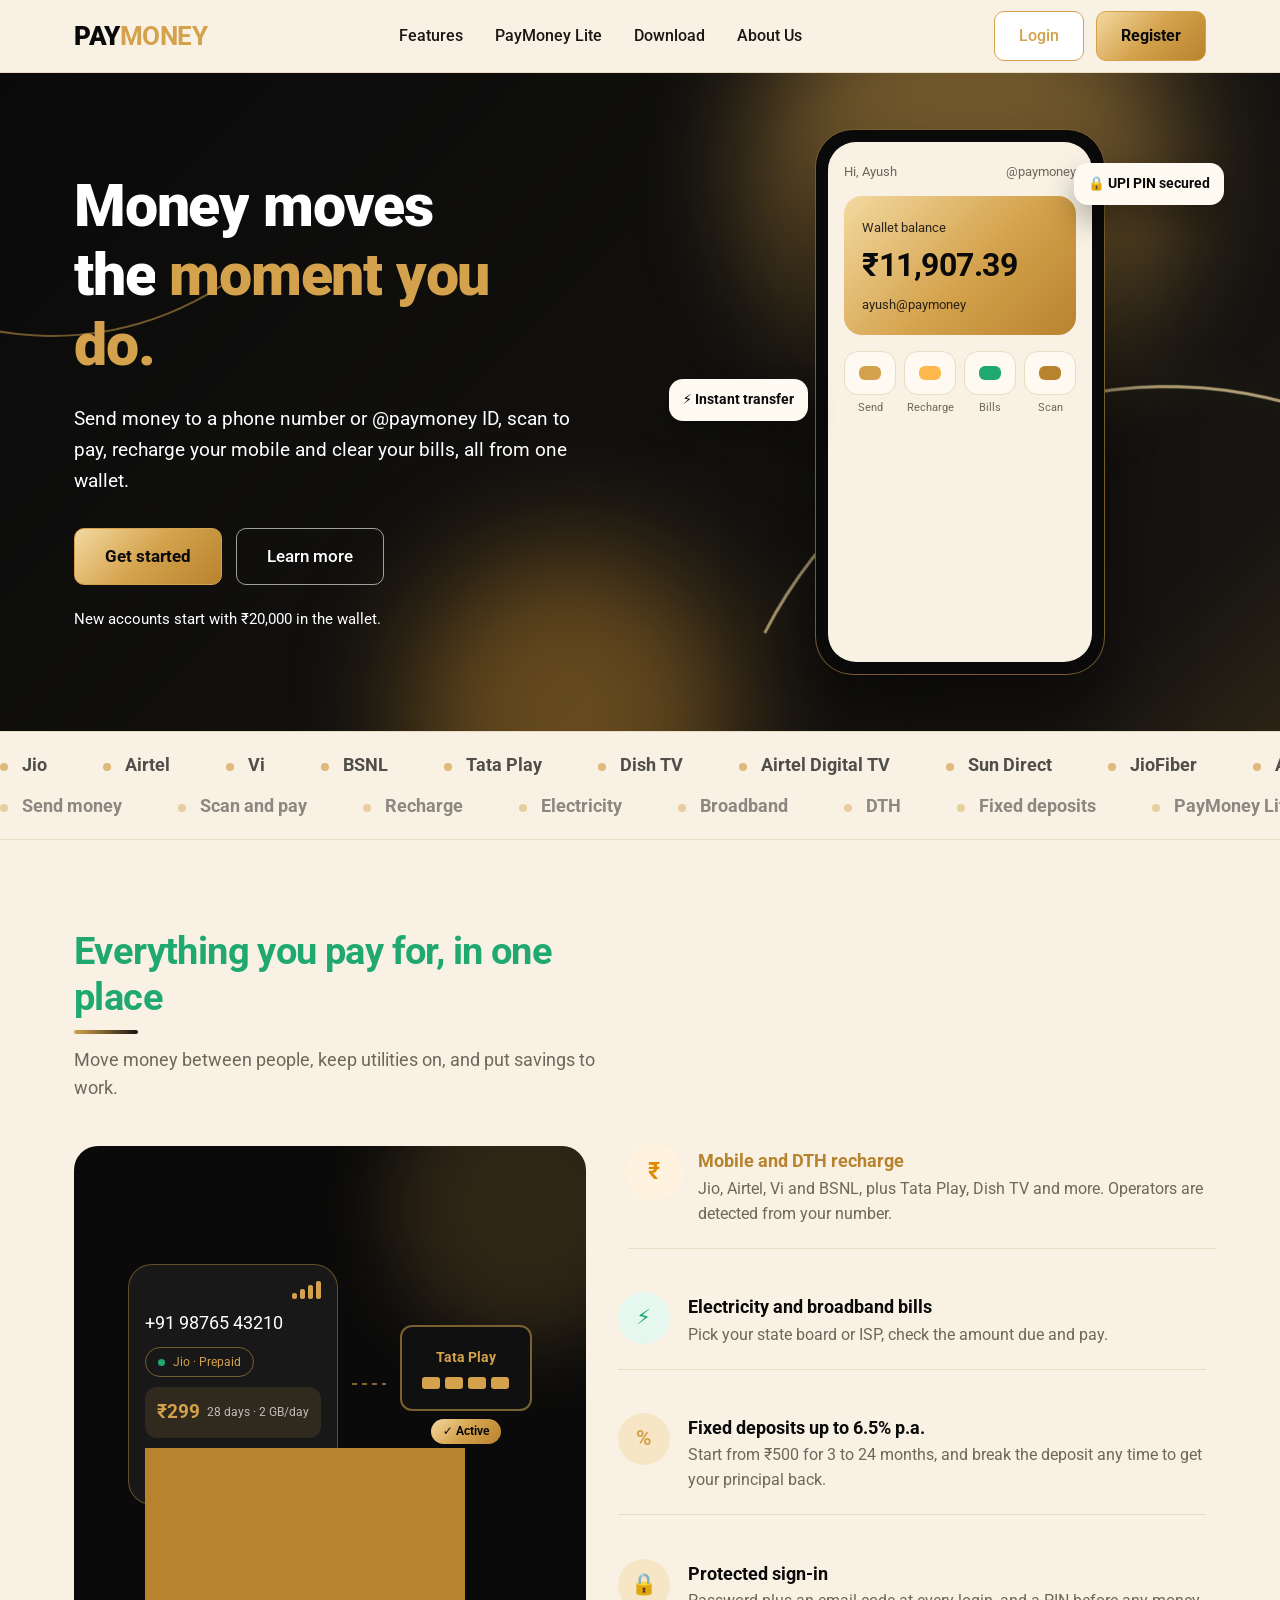
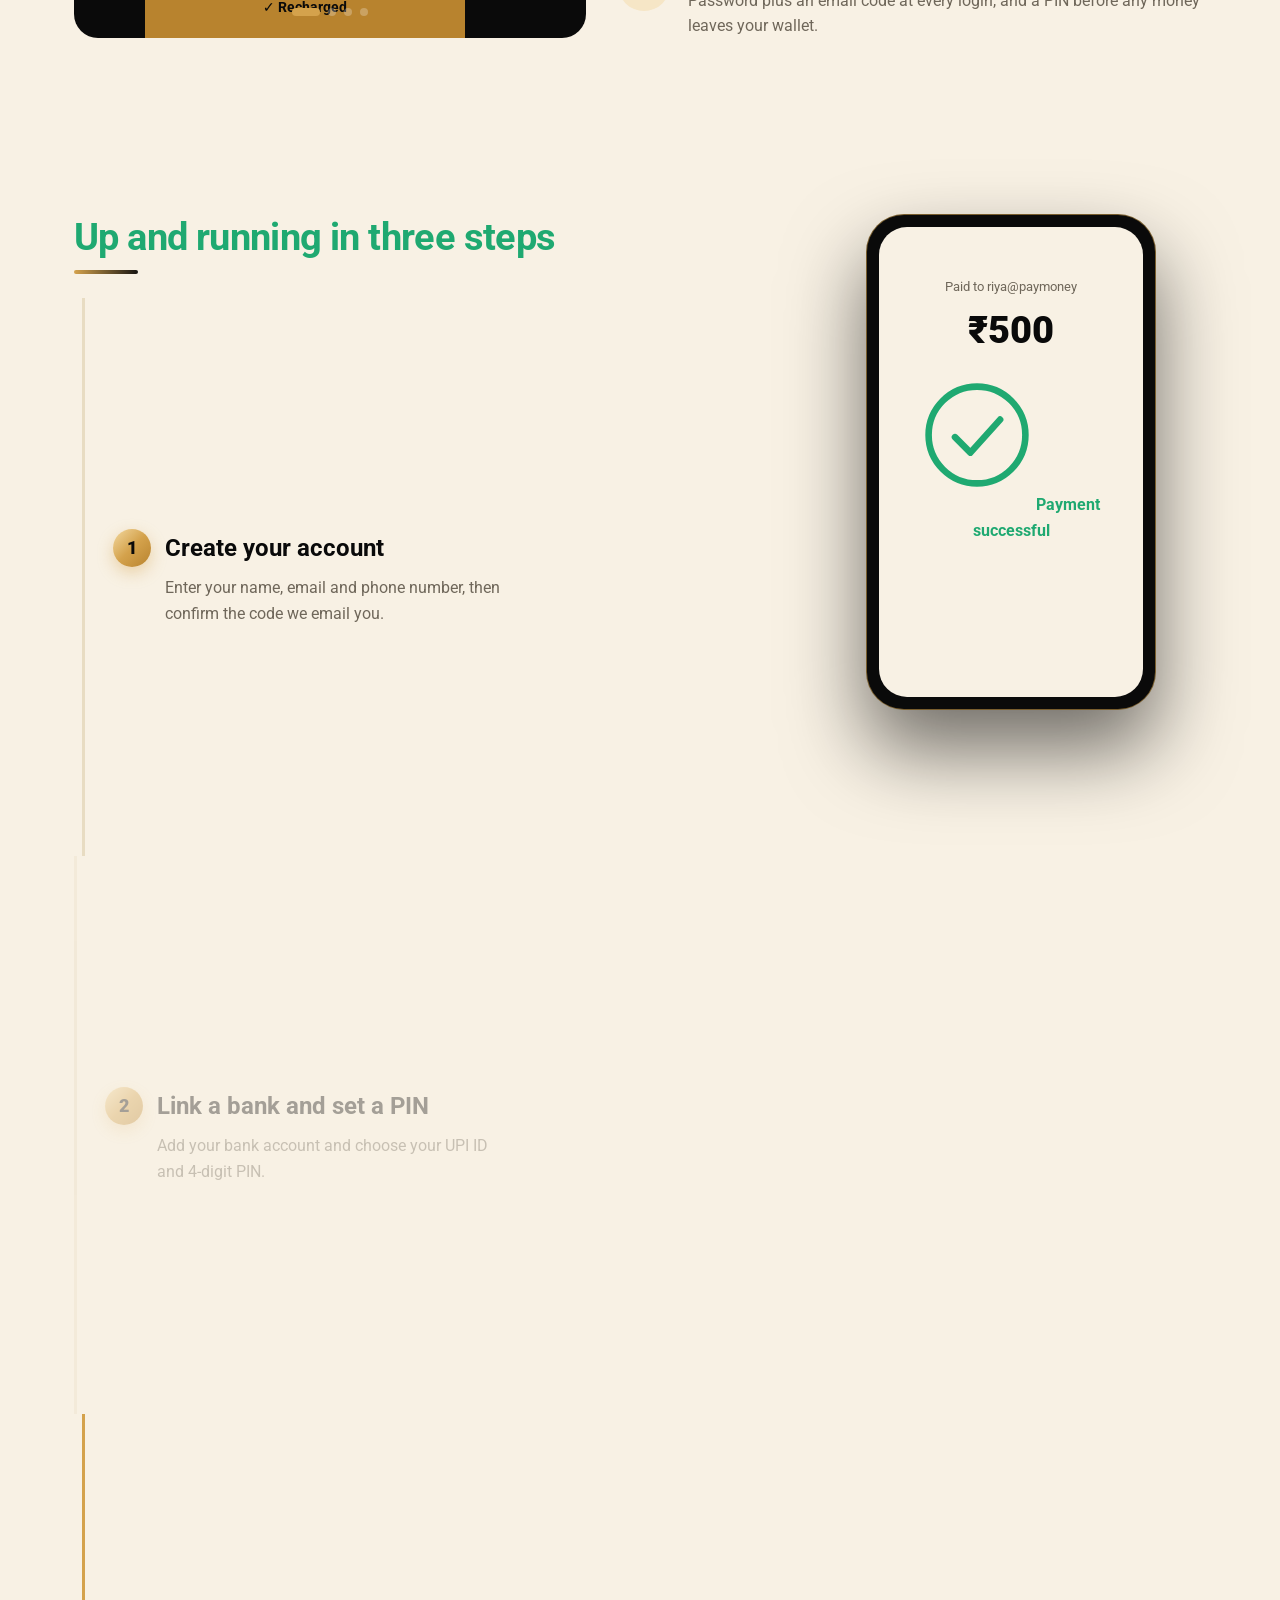
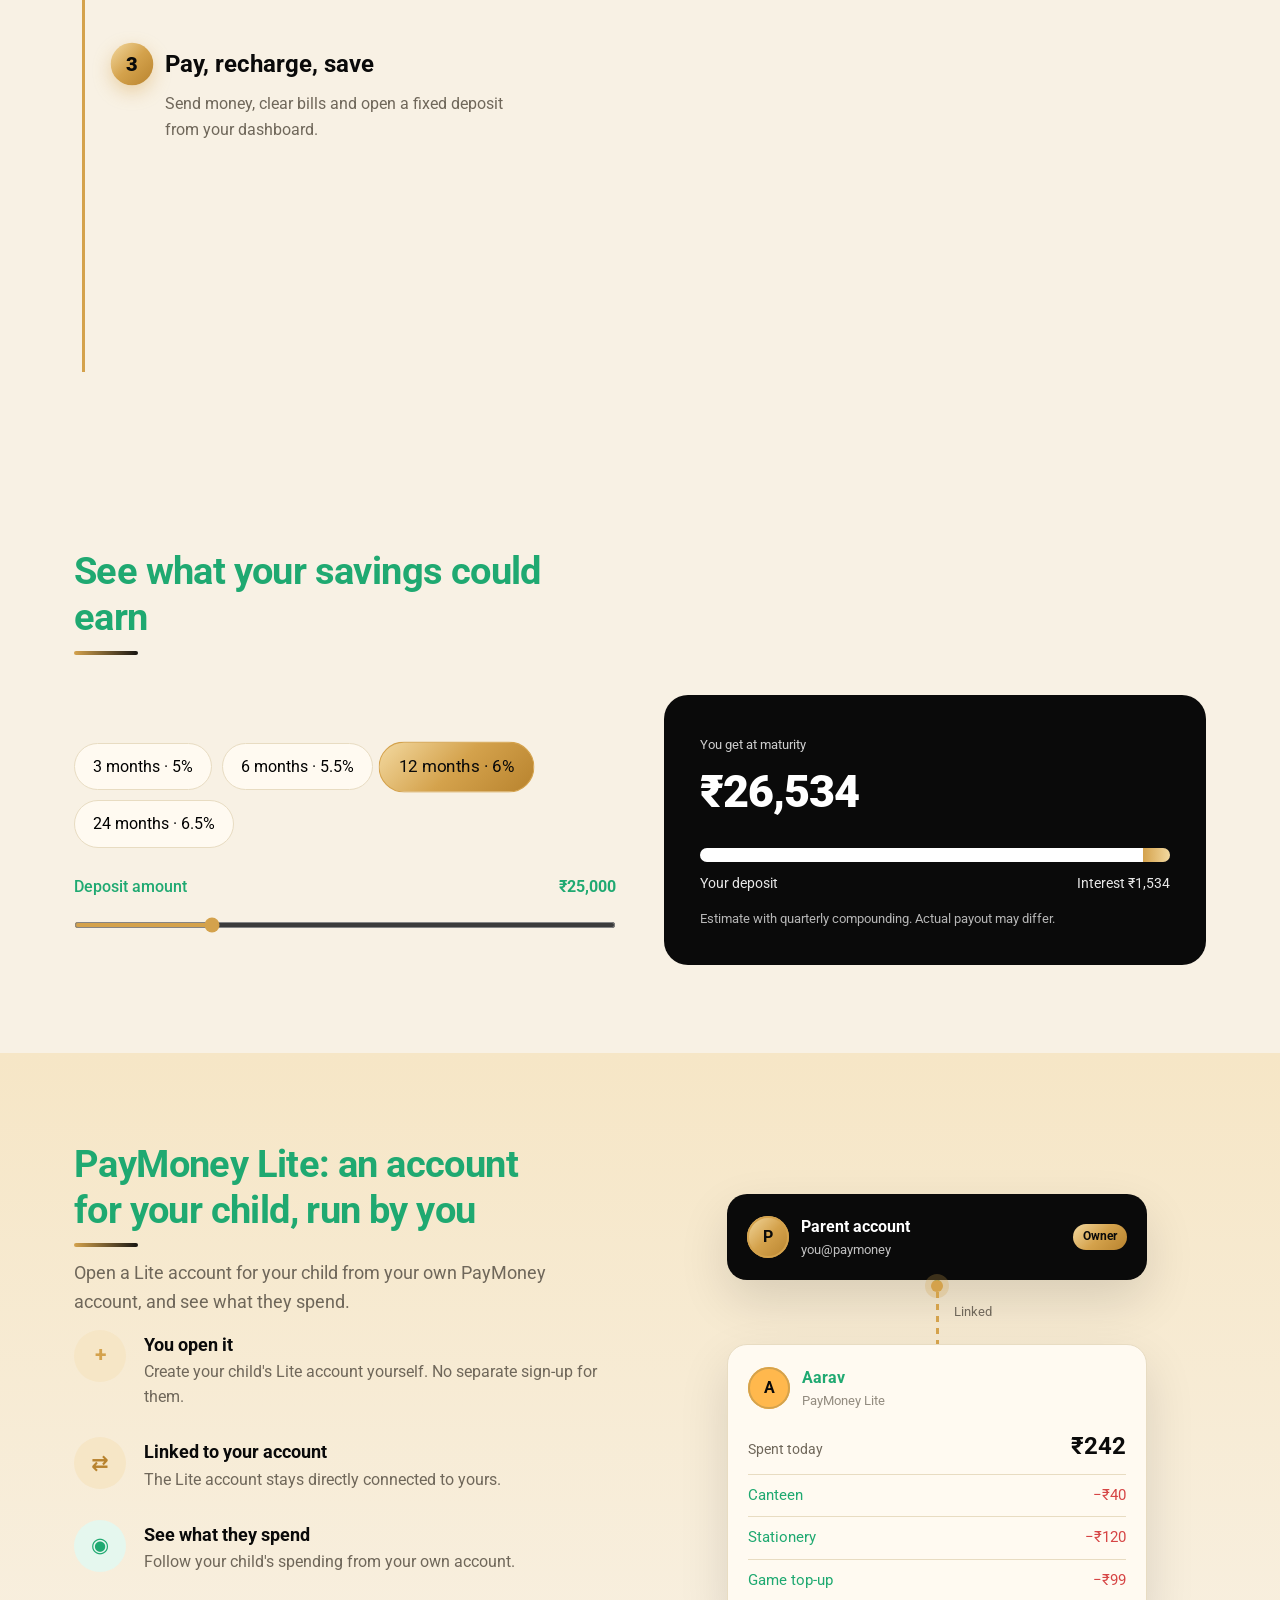
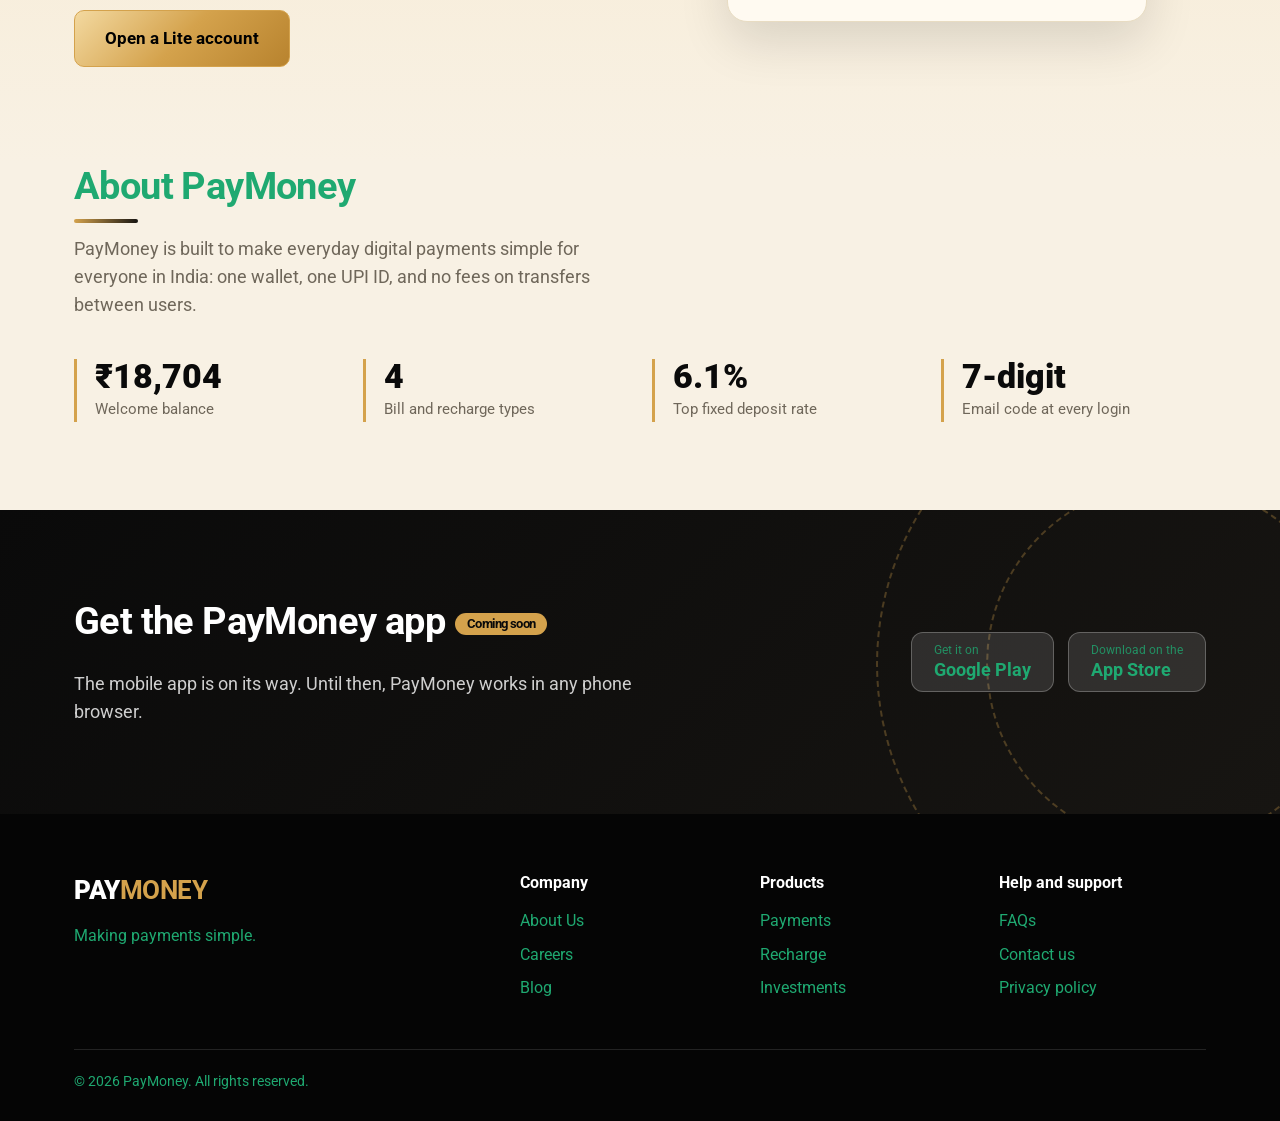
==== commit 2a87621d: "AYMONEY REBIRTH" ====
--- a/index.html
+++ b/index.html
@@ -1,1994 +1,779 @@
 <!DOCTYPE html>
 <html lang="en">
-
 <head>
-  <meta charset="UTF-8">
-  <meta name="viewport" content="width=device-width, initial-scale=1">
-  <title>PayMoney – Send money, pay bills, recharge</title>
-  <link rel="preconnect" href="https://fonts.googleapis.com">
-  <link href="https://fonts.googleapis.com/css2?family=Roboto:wght@400;500;700;900&display=swap" rel="stylesheet">
-  <style>
-    :root {
-      --navy: #002b6e;
-      --deep: #003d85;
-      --sky: #00baf2;
-      --sky-soft: #e6f8fe;
-      --ink: #14213d;
-      --muted: #5b6b85;
-      --line: #e3e9f2;
-      --bg: #f5f8fc;
-      --ok: #1fa971;
-      --ease: cubic-bezier(.2, .8, .2, 1)
-    }
-
-    * {
-      box-sizing: border-box;
-      margin: 0;
-      padding: 0
-    }
-
-    html {
-      scroll-behavior: smooth;
-      scroll-padding-top: 80px
-    }
-
-    body {
-      font-family: Roboto, system-ui, sans-serif;
-      color: var(--ink);
-      background: #fff;
-      line-height: 1.6;
-      overflow-x: hidden
-    }
-
-    a {
-      color: inherit;
-      text-decoration: none
-    }
-
-    :focus-visible {
-      outline: 3px solid var(--sky);
-      outline-offset: 3px;
-      border-radius: 6px
-    }
-
-    .wrap {
-      max-width: 1180px;
-      margin: 0 auto;
-      padding: 0 24px
-    }
-
-    #bar {
-      position: fixed;
-      top: 0;
-      left: 0;
-      right: 0;
-      height: 3px;
-      background: linear-gradient(90deg, var(--sky), var(--deep));
-      transform: scaleX(0);
-      transform-origin: 0;
-      z-index: 50
-    }
-
-    header {
-      position: sticky;
-      top: 0;
-      z-index: 20;
-      background: rgba(255, 255, 255, .94);
-      backdrop-filter: blur(8px);
-      border-bottom: 1px solid var(--line);
-      transition: box-shadow .3s
-    }
-
-    header.scrolled {
-      box-shadow: 0 6px 24px rgba(0, 43, 110, .1)
-    }
-
-    .nav {
-      display: flex;
-      align-items: center;
-      justify-content: space-between;
-      height: 72px
-    }
-
-    .brand {
-      display: flex;
-      align-items: center;
-      gap: 10px;
-      font-weight: 900;
-      font-size: 1.6rem;
-      letter-spacing: -.5px;
-      color: var(--navy)
-    }
-
-    .brand img {
-      height: 38px;
-      width: auto;
-      transition: transform .5s var(--ease)
-    }
-
-    .brand:hover img {
-      transform: rotate(-12deg) scale(1.1)
-    }
-
-    .brand b {
-      color: var(--sky)
-    }
-
-    nav ul {
-      display: flex;
-      gap: 32px;
-      list-style: none;
-      font-weight: 500
-    }
-
-    nav ul a {
-      position: relative;
-      padding: 4px 0
-    }
-
-    nav ul a::after {
-      content: "";
-      position: absolute;
-      left: 0;
-      bottom: -2px;
-      height: 2px;
-      width: 100%;
-      background: var(--sky);
-      transform: scaleX(0);
-      transform-origin: right;
-      transition: transform .35s var(--ease)
-    }
-
-    nav ul a:hover::after {
-      transform: scaleX(1);
-      transform-origin: left
-    }
-
-    .actions {
-      display: flex;
-      gap: 12px
-    }
-
-    .btn {
-      position: relative;
-      overflow: hidden;
-      display: inline-block;
-      padding: 11px 24px;
-      border-radius: 10px;
-      font-weight: 500;
-      border: 1.5px solid var(--sky);
-      transition: transform .25s var(--ease), background .2s, box-shadow .25s
-    }
-
-    .btn:hover {
-      transform: translateY(-3px);
-      box-shadow: 0 10px 22px rgba(0, 186, 242, .35)
-    }
-
-    .btn:active {
-      transform: scale(.97)
-    }
-
-    .btn::after {
-      content: "";
-      position: absolute;
-      top: 0;
-      left: -70%;
-      width: 40%;
-      height: 100%;
-      background: rgba(255, 255, 255, .4);
-      transform: skewX(-20deg);
-      transition: left .6s
-    }
-
-    .btn:hover::after {
-      left: 130%
-    }
-
-    .btn-fill {
-      background: var(--sky);
-      color: #fff
-    }
-
-    .btn-line {
-      color: var(--sky);
-      background: #fff
-    }
-
-    .btn-lg {
-      padding: 14px 30px;
-      font-size: 1.05rem
-    }
-
-    /* intro */
-    #intro {
-      display: none;
-      position: fixed;
-      inset: 0;
-      z-index: 100;
-      pointer-events: none
-    }
-
-    .intro #intro {
-      display: block
-    }
-
-    html.intro {
-      overflow: hidden
-    }
-
-    .bgc {
-      position: absolute;
-      inset: 0;
-      background: radial-gradient(circle at 50% 45%, var(--deep), var(--navy) 70%)
-    }
-
-    .il {
-      position: fixed;
-      left: 0;
-      top: 0;
-      transform-origin: 0 0;
-      color: #fff;
-      opacity: 0;
-      will-change: transform
-    }
-
-    .pulse {
-      position: absolute;
-      left: 50%;
-      top: 50%;
-      width: 140px;
-      height: 140px;
-      margin: -70px 0 0 -70px;
-      border-radius: 50%;
-      border: 2px solid var(--sky);
-      opacity: 0;
-      animation: pulse2 1.3s .45s ease-out
-    }
-
-    @keyframes pulse2 {
-      0% {
-        opacity: .8;
-        transform: scale(.6)
-      }
-
-      100% {
-        opacity: 0;
-        transform: scale(4.5)
-      }
-    }
-
-    .intro .nav .brand {
-      visibility: hidden
-    }
-
-    .intro .nav nav,
-    .intro .actions {
-      opacity: 0
-    }
-
-    .intro.flying .nav nav,
-    .intro.flying .actions {
-      opacity: 1
-    }
-
-    .nav nav,
-    .actions {
-      transition: opacity .7s
-    }
-
-    .js:not(.ready) .w>span,
-    .js:not(.ready) .fadeup {
-      animation-play-state: paused
-    }
-
-    /* hero */
-    .hero {
-      position: relative;
-      background: linear-gradient(135deg, var(--navy), var(--deep) 50%, #0086c9);
-      background-size: 160% 160%;
-      animation: drift 14s ease-in-out infinite alternate;
-      color: #fff;
-      overflow: hidden
-    }
-
-    @keyframes drift {
-      to {
-        background-position: 100% 100%
-      }
-    }
-
-    .blob {
-      position: absolute;
-      border-radius: 50%;
-      filter: blur(60px);
-      opacity: .5;
-      pointer-events: none
-    }
-
-    .b1 {
-      width: 420px;
-      height: 420px;
-      background: var(--sky);
-      top: -120px;
-      right: 8%;
-      animation: fl1 11s ease-in-out infinite alternate
-    }
-
-    .b2 {
-      width: 320px;
-      height: 320px;
-      background: #2e6bff;
-      bottom: -140px;
-      left: 32%;
-      animation: fl2 13s ease-in-out infinite alternate
-    }
-
-    @keyframes fl1 {
-      to {
-        transform: translate(-90px, 80px) scale(1.15)
-      }
-    }
-
-    @keyframes fl2 {
-      to {
-        transform: translate(110px, -60px) scale(.9)
-      }
-    }
-
-    .hero .wrap {
-      position: relative;
-      display: grid;
-      grid-template-columns: 1.1fr .9fr;
-      gap: 40px;
-      align-items: center;
-      min-height: 640px;
-      padding-top: 56px;
-      padding-bottom: 56px
-    }
-
-    .hero h1 {
-      font-size: clamp(2.3rem, 5vw, 3.7rem);
-      line-height: 1.1;
-      font-weight: 900;
-      letter-spacing: -1.2px;
-      max-width: 13ch
-    }
-
-    .w {
-      display: inline-block;
-      overflow: hidden;
-      vertical-align: top;
-      padding-bottom: .08em
-    }
-
-    .w>span {
-      display: inline-block;
-      transform: translateY(115%);
-      animation: rise .9s calc(var(--i)*.09s + .15s) var(--ease) forwards
-    }
-
-    @keyframes rise {
-      to {
-        transform: none
-      }
-    }
-
-    .hero p {
-      font-size: 1.2rem;
-      opacity: .92;
-      margin: 22px 0 32px;
-      max-width: 46ch
-    }
-
-    .hero .cta {
-      display: flex;
-      gap: 14px;
-      flex-wrap: wrap
-    }
-
-    .hero .btn-line {
-      background: transparent;
-      color: #fff;
-      border-color: rgba(255, 255, 255, .6)
-    }
-
-    .hero .note {
-      font-size: .95rem;
-      opacity: .8;
-      margin: 22px 0 0
-    }
-
-    .fadeup {
-      opacity: 0;
-      transform: translateY(18px);
-      animation: fu .8s calc(.7s + var(--d, 0s)) var(--ease) forwards
-    }
-
-    @keyframes fu {
-      to {
-        opacity: 1;
-        transform: none
-      }
-    }
-
-    .stage {
-      position: relative;
-      display: flex;
-      justify-content: center;
-      perspective: 1000px
-    }
-
-    .float {
-      animation: bob 5s ease-in-out infinite alternate
-    }
-
-    @keyframes bob {
-      to {
-        transform: translateY(-14px)
-      }
-    }
-
-    .phone {
-      width: 290px;
-      background: #0a1a3a;
-      border-radius: 38px;
-      padding: 12px;
-      box-shadow: 0 40px 80px rgba(0, 20, 60, .55);
-      transition: transform .2s ease-out;
-      transform-style: preserve-3d
-    }
-
-    .screen {
-      background: var(--bg);
-      border-radius: 28px;
-      padding: 20px 16px 18px;
-      color: var(--ink);
-      min-height: 520px;
-      overflow: hidden
-    }
-
-    .top {
-      display: flex;
-      justify-content: space-between;
-      font-size: .8rem;
-      color: var(--muted);
-      margin-bottom: 14px
-    }
-
-    .bal {
-      background: linear-gradient(135deg, var(--deep), var(--sky));
-      color: #fff;
-      border-radius: 18px;
-      padding: 18px;
-      position: relative;
-      overflow: hidden
-    }
-
-    .bal::after {
-      content: "";
-      position: absolute;
-      top: 0;
-      left: -60%;
-      width: 40%;
-      height: 100%;
-      background: rgba(255, 255, 255, .25);
-      transform: skewX(-20deg);
-      animation: sheen 4.5s 1.5s infinite
-    }
-
-    @keyframes sheen {
-      to {
-        left: 140%
-      }
-    }
-
-    .bal small {
-      opacity: .85
-    }
-
-    .bal span {
-      font-size: .8rem;
-      opacity: .85
-    }
-
-    .bal strong {
-      display: block;
-      font-size: 2rem;
-      font-weight: 700;
-      letter-spacing: -.5px;
-      font-variant-numeric: tabular-nums
-    }
-
-    .quick {
-      display: grid;
-      grid-template-columns: repeat(4, 1fr);
-      gap: 8px;
-      margin: 16px 0
-    }
-
-    .quick div {
-      text-align: center;
-      font-size: .68rem;
-      color: var(--muted)
-    }
-
-    .quick i {
-      display: block;
-      height: 44px;
-      border-radius: 14px;
-      background: #fff;
-      border: 1px solid var(--line);
-      margin-bottom: 4px;
-      position: relative
-    }
-
-    .quick i::after {
-      content: "";
-      position: absolute;
-      inset: 14px;
-      border-radius: 6px;
-      background: var(--sky)
-    }
-
-    .quick div:nth-child(2) i::after {
-      background: #ffb84d
-    }
-
-    .quick div:nth-child(3) i::after {
-      background: var(--ok)
-    }
-
-    .quick div:nth-child(4) i::after {
-      background: #7b83eb
-    }
-
-    .quick div {
-      animation: pulse 3.6s infinite
-    }
-
-    .quick div:nth-child(2) {
-      animation-delay: .3s
-    }
-
-    .quick div:nth-child(3) {
-      animation-delay: .6s
-    }
-
-    .quick div:nth-child(4) {
-      animation-delay: .9s
-    }
-
-    @keyframes pulse {
-
-      0%,
-      70%,
-      100% {
-        transform: none
-      }
-
-      80% {
-        transform: translateY(-5px)
-      }
-    }
-
-    #feed {
-      height: 150px;
-      overflow: hidden
-    }
-
-    .tx {
-      background: #fff;
-      border: 1px solid var(--line);
-      border-radius: 14px;
-      padding: 10px 12px;
-      display: flex;
-      justify-content: space-between;
-      font-size: .82rem;
-      margin-bottom: 8px;
-      animation: slidein .5s var(--ease)
-    }
-
-    @keyframes slidein {
-      from {
-        opacity: 0;
-        transform: translateY(-24px)
-      }
-    }
-
-    .tx em {
-      font-style: normal;
-      font-weight: 700
-    }
-
-    .out {
-      color: #d64545
-    }
-
-    .in {
-      color: var(--ok)
-    }
-
-    .sent {
-      position: absolute;
-      left: -10px;
-      bottom: 56px;
-      background: #fff;
-      color: var(--ink);
-      border-radius: 16px;
-      padding: 14px 18px;
-      box-shadow: 0 18px 40px rgba(0, 20, 60, .35);
-      display: flex;
-      gap: 12px;
-      align-items: center;
-      opacity: 0;
-      pointer-events: none
-    }
-
-    .sent.show {
-      animation: pop 2.4s var(--ease)
-    }
-
-    @keyframes pop {
-      0% {
-        opacity: 0;
-        transform: translateY(16px) scale(.9)
-      }
-
-      12%,
-      80% {
-        opacity: 1;
-        transform: none
-      }
-
-      100% {
-        opacity: 0;
-        transform: translateY(-10px)
-      }
-    }
-
-    .tick {
-      width: 34px;
-      height: 34px;
-      border-radius: 50%;
-      background: var(--ok);
-      color: #fff;
-      display: grid;
-      place-items: center;
-      font-weight: 700
-    }
-
-    .sent b {
-      display: block;
-      font-size: .95rem
-    }
-
-    .sent span {
-      font-size: .8rem;
-      color: var(--muted)
-    }
-
-    /* sections */
-    section {
-      padding: 88px 0
-    }
-
-    h2 {
-      font-size: clamp(1.7rem, 3vw, 2.4rem);
-      line-height: 1.2;
-      letter-spacing: -.6px;
-      font-weight: 700;
-      color: var(--navy);
-      max-width: 22ch
-    }
-
-    .lead {
-      color: var(--muted);
-      font-size: 1.1rem;
-      max-width: 56ch;
-      margin-top: 12px
-    }
-
-    .js .rv {
-      opacity: 0;
-      transform: translateY(30px);
-      transition: opacity .8s var(--ease), transform .8s var(--ease);
-      transition-delay: calc(var(--i, 0)*100ms)
-    }
-
-    .js .rv.in {
-      opacity: 1;
-      transform: none
-    }
-
-    /* marquee */
-    .mq {
-      background: var(--bg);
-      border-block: 1px solid var(--line);
-      padding: 18px 0;
-      overflow: hidden
-    }
-
-    .track {
-      display: flex;
-      gap: 56px;
-      width: max-content;
-      animation: mq 30s linear infinite;
-      font-weight: 700;
-      font-size: 1.15rem;
-      color: var(--navy);
-      opacity: .7
-    }
-
-    .mq:hover .track {
-      animation-play-state: paused
-    }
-
-    .track span::before {
-      content: "";
-      display: inline-block;
-      width: 8px;
-      height: 8px;
-      border-radius: 50%;
-      background: var(--sky);
-      margin-right: 14px
-    }
-
-    @keyframes mq {
-      to {
-        transform: translateX(-50%)
-      }
-    }
-
-    .feat {
-      display: grid;
-      grid-template-columns: 1fr 1.15fr;
-      gap: 32px;
-      margin-top: 44px
-    }
-
-    .big {
-      background: var(--navy);
-      color: #fff;
-      border-radius: 24px;
-      padding: 40px;
-      position: relative;
-      overflow: hidden
-    }
-
-    .big::before {
-      content: "";
-      position: absolute;
-      width: 280px;
-      height: 280px;
-      border-radius: 50%;
-      background: var(--sky);
-      opacity: .18;
-      filter: blur(40px);
-      right: -80px;
-      top: -80px;
-      animation: fl1 9s ease-in-out infinite alternate
-    }
-
-    .big h3 {
-      font-size: 1.6rem;
-      line-height: 1.25;
-      margin-bottom: 12px
-    }
-
-    .big p {
-      opacity: .85;
-      margin-bottom: 24px
-    }
-
-    .chip {
-      display: inline-block;
-      background: rgba(255, 255, 255, .12);
-      border-radius: 999px;
-      padding: 6px 14px;
-      font-size: .9rem;
-      margin: 0 6px 8px 0;
-      transition: background .2s, transform .3s var(--ease)
-    }
-
-    .chip:hover {
-      background: var(--sky);
-      transform: translateY(-3px)
-    }
-
-    .list {
-      display: flex;
-      flex-direction: column;
-      justify-content: space-between
-    }
-
-    .row {
-      display: flex;
-      gap: 18px;
-      padding: 22px 0;
-      border-bottom: 1px solid var(--line);
-      transition: transform .35s var(--ease)
-    }
-
-    .row:hover {
-      transform: translateX(10px)
-    }
-
-    .row:first-child {
-      padding-top: 0
-    }
-
-    .row:last-child {
-      border: 0;
-      padding-bottom: 0
-    }
-
-    .ico {
-      flex: none;
-      width: 52px;
-      height: 52px;
-      border-radius: 50%;
-      display: grid;
-      place-items: center;
-      font-size: 1.3rem;
-      font-weight: 700;
-      transition: transform .5s var(--ease)
-    }
-
-    .row:hover .ico {
-      transform: rotate(360deg) scale(1.1)
-    }
-
-    .row h3 {
-      font-size: 1.15rem;
-      color: var(--navy)
-    }
-
-    .row p {
-      color: var(--muted);
-      font-size: .98rem
-    }
-
-    /* sticky steps */
-    .how {
-      background: var(--bg)
-    }
-
-    .how-grid {
-      display: grid;
-      grid-template-columns: 1fr 340px;
-      gap: 64px;
-      align-items: start
-    }
-
-    .stp {
-      min-height: 62vh;
-      display: flex;
-      flex-direction: column;
-      justify-content: center;
-      opacity: .35;
-      transition: opacity .5s, transform .5s var(--ease);
-      border-left: 3px solid var(--line);
-      padding-left: 28px
-    }
-
-    .stp.on {
-      opacity: 1;
-      transform: translateX(8px);
-      border-color: var(--sky)
-    }
-
-    .stp h3 {
-      font-size: 1.5rem;
-      color: var(--navy);
-      margin-bottom: 8px
-    }
-
-    .stp p {
-      color: var(--muted);
-      max-width: 40ch
-    }
-
-    .stp:first-of-type {
-      margin-top: 24px
-    }
-
-    .sticky {
-      position: sticky;
-      top: 110px
-    }
-
-    .sticky .screen {
-      position: relative;
-      min-height: 470px
-    }
-
-    .scr {
-      position: absolute;
-      inset: 20px 16px;
-      opacity: 0;
-      transform: scale(.96);
-      transition: opacity .5s, transform .5s var(--ease);
-      pointer-events: none
-    }
-
-    .scr.on {
-      opacity: 1;
-      transform: none
-    }
-
-    .scr h4 {
-      color: var(--navy);
-      margin-bottom: 16px;
-      font-size: 1.1rem
-    }
-
-    .fld {
-      height: 42px;
-      background: #fff;
-      border: 1px solid var(--line);
-      border-radius: 10px;
-      margin-bottom: 10px;
-      padding: 14px 12px
-    }
-
-    .fld i {
-      display: block;
-      height: 8px;
-      border-radius: 4px;
-      background: var(--sky);
-      width: 0
-    }
-
-    .scr.on .fld i {
-      animation: type 1.1s calc(var(--k)*.5s + .3s) var(--ease) forwards
-    }
-
-    @keyframes type {
-      to {
-        width: var(--w)
-      }
-    }
-
-    .otp {
-      display: flex;
-      gap: 6px;
-      margin-top: 18px
-    }
-
-    .otp b {
-      flex: 1;
-      height: 44px;
-      border-radius: 10px;
-      background: #fff;
-      border: 1.5px solid var(--sky);
-      display: grid;
-      place-items: center;
-      color: var(--navy);
-      opacity: 0
-    }
-
-    .scr.on .otp b {
-      animation: pop2 .4s calc(var(--k)*.15s + 1.8s) var(--ease) forwards
-    }
-
-    @keyframes pop2 {
-      from {
-        opacity: 0;
-        transform: scale(.4)
-      }
-
-      to {
-        opacity: 1;
-        transform: none
-      }
-    }
-
-    .bank {
-      background: #fff;
-      border: 1px solid var(--line);
-      border-radius: 14px;
-      padding: 12px;
-      display: flex;
-      gap: 10px;
-      align-items: center;
-      font-size: .85rem;
-      transform: translateX(120%)
-    }
-
-    .scr.on .bank {
-      animation: sl .6s .2s var(--ease) forwards
-    }
-
-    @keyframes sl {
-      to {
-        transform: none
-      }
-    }
-
-    .bank i {
-      width: 34px;
-      height: 34px;
-      border-radius: 10px;
-      background: var(--deep)
-    }
-
-    .dots {
-      display: flex;
-      gap: 14px;
-      justify-content: center;
-      margin: 34px 0 10px
-    }
-
-    .dots i {
-      width: 18px;
-      height: 18px;
-      border-radius: 50%;
-      border: 2px solid var(--sky)
-    }
-
-    .scr.on .dots i {
-      animation: fill .3s calc(var(--k)*.4s + 1s) forwards
-    }
-
-    @keyframes fill {
-      to {
-        background: var(--sky);
-        transform: scale(1.2)
-      }
-    }
-
-    .pay {
-      text-align: center;
-      padding-top: 26px
-    }
-
-    .pay .amt {
-      font-size: 2.4rem;
-      font-weight: 900;
-      color: var(--navy)
-    }
-
-    .ring {
-      width: 110px;
-      height: 110px;
-      margin: 20px auto
-    }
-
-    .ring circle,
-    .ring path {
-      fill: none;
-      stroke: var(--ok);
-      stroke-width: 6;
-      stroke-linecap: round;
-      stroke-linejoin: round;
-      stroke-dasharray: 1;
-      stroke-dashoffset: 1
-    }
-
-    .scr.on .ring circle {
-      animation: draw .8s .3s forwards
-    }
-
-    .scr.on .ring path {
-      animation: draw .5s 1s forwards
-    }
-
-    @keyframes draw {
-      to {
-        stroke-dashoffset: 0
-      }
-    }
-
-    /* fd calculator */
-    .calc {
-      display: grid;
-      grid-template-columns: 1fr 1fr;
-      gap: 48px;
-      align-items: center;
-      margin-top: 40px
-    }
-
-    .plans {
-      display: flex;
-      gap: 10px;
-      flex-wrap: wrap;
-      margin: 18px 0 26px
-    }
-
-    .plans button {
-      font: inherit;
-      padding: 10px 18px;
-      border-radius: 999px;
-      border: 1.5px solid var(--line);
-      background: #fff;
-      cursor: pointer;
-      transition: all .25s var(--ease)
-    }
-
-    .plans button:hover {
-      border-color: var(--sky)
-    }
-
-    .plans button.on {
-      background: var(--sky);
-      border-color: var(--sky);
-      color: #fff;
-      transform: scale(1.06)
-    }
-
-    input[type=range] {
-      width: 100%;
-      accent-color: var(--sky);
-      height: 6px
-    }
-
-    .amt-l {
-      display: flex;
-      justify-content: space-between;
-      font-weight: 500;
-      margin-bottom: 10px
-    }
-
-    .result {
-      background: var(--navy);
-      color: #fff;
-      border-radius: 24px;
-      padding: 36px
-    }
-
-    .result small {
-      opacity: .8
-    }
-
-    .result strong {
-      display: block;
-      font-size: 2.8rem;
-      font-weight: 900;
-      letter-spacing: -1px;
-      font-variant-numeric: tabular-nums
-    }
-
-    .split {
-      display: flex;
-      height: 14px;
-      border-radius: 7px;
-      overflow: hidden;
-      background: rgba(255, 255, 255, .15);
-      margin: 20px 0 10px
-    }
-
-    .split i {
-      display: block;
-      transition: width .7s var(--ease)
-    }
-
-    .split .p {
-      background: #fff
-    }
-
-    .split .g {
-      background: var(--sky)
-    }
-
-    .legend {
-      display: flex;
-      justify-content: space-between;
-      font-size: .9rem;
-      opacity: .9
-    }
-
-    /* lite */
-    .lite {
-      background: linear-gradient(180deg, var(--sky-soft), #fff)
-    }
-
-    .lite-grid {
-      display: grid;
-      grid-template-columns: 1fr 1fr;
-      gap: 56px;
-      align-items: center
-    }
-
-    .lite .row {
-      border: 0;
-      padding: 14px 0
-    }
-
-    .lite .btn {
-      margin-top: 22px
-    }
-
-    .lk {
-      max-width: 420px;
-      width: 100%;
-      margin: 0 auto
-    }
-
-    .acc {
-      background: #fff;
-      border: 1px solid var(--line);
-      border-radius: 20px;
-      padding: 20px;
-      box-shadow: 0 20px 50px rgba(0, 43, 110, .12)
-    }
-
-    .acc.par {
-      background: var(--navy);
-      color: #fff;
-      border: 0
-    }
-
-    .who {
-      display: flex;
-      align-items: center;
-      gap: 12px
-    }
-
-    .who small {
-      display: block;
-      opacity: .75;
-      font-size: .8rem
-    }
-
-    .av {
-      width: 42px;
-      height: 42px;
-      border-radius: 50%;
-      background: var(--sky);
-      color: #fff;
-      display: grid;
-      place-items: center;
-      font-weight: 700
-    }
-
-    .pill {
-      margin-left: auto;
-      font-size: .75rem;
-      font-weight: 700;
-      background: var(--sky);
-      color: #fff;
-      border-radius: 999px;
-      padding: 3px 10px
-    }
-
-    .link {
-      height: 64px;
-      width: 3px;
-      margin: 0 auto;
-      background: repeating-linear-gradient(var(--sky) 0 6px, transparent 6px 12px);
-      position: relative
-    }
-
-    .link::after {
-      content: "absolute";
-      left: 50%;
-      top: 0;
-      width: 12px;
-      height: 12px;
-      margin-left: -6px;
-      border-radius: 50%;
-      background: var(--sky);
-      box-shadow: 0 0 0 6px rgba(0, 186, 242, .25);
-      animation: trav 1.8s ease-in-out infinite alternate
-    }
-
-    @keyframes trav {
-      to {
-        top: calc(100% - 12px)
-      }
-    }
-
-    .link span {
-      position: absolute;
-      left: 18px;
-      top: 50%;
-      transform: translateY(-50%);
-      font-size: .8rem;
-      color: var(--muted);
-      white-space: nowrap
-    }
-
-    .spent {
-      display: flex;
-      justify-content: space-between;
-      align-items: baseline;
-      margin: 16px 0 8px;
-      color: var(--muted);
-      font-size: .9rem
-    }
-
-    .spent strong {
-      font-size: 1.5rem;
-      color: var(--navy);
-      font-variant-numeric: tabular-nums
-    }
-
-    .acc ul {
-      list-style: none
-    }
-
-    .acc li {
-      display: flex;
-      justify-content: space-between;
-      padding: 9px 0;
-      border-top: 1px solid var(--line);
-      font-size: .92rem
-    }
-
-    .lite-vis.in li {
-      animation: slidein .5s calc(var(--k)*.25s + .6s) var(--ease) backwards
-    }
-
-    .facts {
-      display: grid;
-      grid-template-columns: repeat(4, 1fr);
-      gap: 24px;
-      margin-top: 40px
-    }
-
-    .facts div {
-      border-left: 3px solid var(--sky);
-      padding-left: 18px
-    }
-
-    .facts strong {
-      display: block;
-      font-size: 2.1rem;
-      line-height: 1.1;
-      color: var(--navy);
-      font-weight: 900
-    }
-
-    .facts span {
-      color: var(--muted);
-      font-size: .95rem
-    }
-
-    .dl {
-      background: linear-gradient(135deg, var(--navy), var(--deep));
-      color: #fff
-    }
-
-    .dl .wrap {
-      display: flex;
-      justify-content: space-between;
-      align-items: center;
-      gap: 32px;
-      flex-wrap: wrap
-    }
-
-    .dl h2 {
-      color: #fff
-    }
-
-    .dl .lead {
-      color: rgba(255, 255, 255, .8)
-    }
-
-    .soon {
-      display: inline-block;
-      background: var(--sky);
-      color: #fff;
-      font-size: .8rem;
-      font-weight: 700;
-      padding: 3px 12px;
-      border-radius: 999px;
-      vertical-align: middle;
-      margin-left: 10px;
-      animation: glow 2s infinite
-    }
-
-    @keyframes glow {
-      0% {
-        box-shadow: 0 0 0 0 rgba(0, 186, 242, .7)
-      }
-
-      100% {
-        box-shadow: 0 0 0 14px rgba(0, 186, 242, 0)
-      }
-    }
-
-    .stores {
-      display: flex;
-      gap: 14px
-    }
-
-    .store {
-      background: rgba(255, 255, 255, .12);
-      border: 1px solid rgba(255, 255, 255, .25);
-      border-radius: 12px;
-      padding: 10px 22px;
-      line-height: 1.3;
-      cursor: not-allowed;
-      transition: transform .3s var(--ease)
-    }
-
-    .store:hover {
-      transform: translateY(-4px)
-    }
-
-    .store small {
-      display: block;
-      font-size: .75rem;
-      opacity: .8
-    }
-
-    .store b {
-      font-size: 1.1rem
-    }
-
-    footer {
-      background: #00204f;
-      color: #c8d4ea;
-      padding: 56px 0 28px
-    }
-
-    .fgrid {
-      display: grid;
-      grid-template-columns: 2fr 1fr 1fr 1fr;
-      gap: 32px
-    }
-
-    footer .brand {
-      color: #fff
-    }
-
-    footer h4 {
-      color: #fff;
-      margin-bottom: 12px
-    }
-
-    footer li {
-      list-style: none;
-      margin-bottom: 8px
-    }
-
-    footer li a {
-      transition: color .2s, padding .3s
-    }
-
-    footer li a:hover {
-      color: var(--sky);
-      padding-left: 6px
-    }
-
-    .copy {
-      margin-top: 40px;
-      padding-top: 20px;
-      border-top: 1px solid rgba(255, 255, 255, .12);
-      font-size: .9rem
-    }
-
-    @media(max-width:900px) {
-      nav ul {
-        display: none
-      }
-
-      .hero .wrap,
-      .feat,
-      .calc,
-      .lite-grid {
-        grid-template-columns: 1fr
-      }
-
-      .hero .wrap {
-        min-height: 0
-      }
-
-      .how-grid {
-        grid-template-columns: 1fr
-      }
-
-      .sticky {
-        display: none
-      }
-
-      .stp {
-        min-height: 0;
-        opacity: 1;
-        padding: 18px 0 18px 24px
-      }
-
-      .facts,
-      .fgrid {
-        grid-template-columns: 1fr 1fr
-      }
-
-      .sent {
-        left: auto;
-        right: 0
-      }
-    }
-
-    @media(max-width:520px) {
-      .actions {
-        gap: 8px
-      }
-
-      .actions .btn {
-        padding: 8px 14px;
-        font-size: 0.9rem
-      }
-
-      .facts,
-      .fgrid {
-        grid-template-columns: 1fr
-      }
-
-      .stores {
-        flex-direction: column;
-        width: 100%
-      }
-    }
-
-    @media(prefers-reduced-motion:reduce) {
-
-      *,
-      *::before,
-      *::after {
-        animation: none !important;
-        transition: none !important
-      }
-
-      html {
-        scroll-behavior: auto
-      }
-
-      .w>span,
-      .fadeup,
-      .js .rv {
-        transform: none;
-        opacity: 1
-      }
-
-      .fld i {
-        width: var(--w)
-      }
-
-      .otp b,
-      .dots i.f {
-        opacity: 1
-      }
-
-      .bank {
-        transform: none
-      }
-
-      .ring circle,
-      .ring path {
-        stroke-dashoffset: 0
-      }
-    }
-  </style>
-  <script>document.documentElement.classList.add("js", "intro")</script>
+<meta charset="UTF-8">
+<meta name="viewport" content="width=device-width, initial-scale=1">
+<title>PayMoney – Send money, pay bills, recharge</title>
+<link rel="preconnect" href="https://fonts.googleapis.com">
+<link href="https://fonts.googleapis.com/css2?family=Roboto:wght@400;500;700;900&display=swap" rel="stylesheet">
+<style>
+:root{--navy:#0a0a0a;--deep:#171512;--sky:#d4a24c;--sky-soft:#f6e6c6;--ink:#1a1712;--muted:#6f675a;--line:#e8dcc2;--bg:#f8f1e4;--ok:#1fa971;--ease:cubic-bezier(.2,.8,.2,1)}
+*{box-sizing:border-box;margin:0;padding:0}
+html{scroll-behavior:smooth;scroll-padding-top:80px}
+body{font-family:Roboto,system-ui,sans-serif;color:var(--ink);background:#f8f1e4;line-height:1.6;overflow-x:hidden}
+a{color:inherit;text-decoration:none}
+:focus-visible{outline:3px solid var(--sky);outline-offset:3px;border-radius:6px}
+.wrap{max-width:1180px;margin:0 auto;padding:0 24px}
+#bar{position:fixed;top:0;left:0;right:0;height:3px;background:linear-gradient(90deg,var(--sky),var(--deep));transform:scaleX(0);transform-origin:0;z-index:50}
+
+header{position:sticky;top:0;z-index:20;background:rgba(248,241,228,.94);backdrop-filter:blur(8px);border-bottom:1px solid var(--line);transition:box-shadow .3s}
+header.scrolled{box-shadow:0 6px 24px rgba(10,10,10,.1)}
+.nav{display:flex;align-items:center;justify-content:space-between;height:72px}
+.brand{display:flex;align-items:center;gap:10px;font-weight:900;font-size:1.6rem;letter-spacing:-.5px;color:var(--navy)}
+.brand b{color:var(--sky)}
+nav ul{display:flex;gap:32px;list-style:none;font-weight:500}
+nav ul a{position:relative;padding:4px 0}
+nav ul a::after{content:"";position:absolute;left:0;bottom:-2px;height:2px;width:100%;background:var(--sky);transform:scaleX(0);transform-origin:right;transition:transform .35s var(--ease)}
+nav ul a:hover::after{transform:scaleX(1);transform-origin:left}
+.actions{display:flex;gap:12px}
+.btn{position:relative;overflow:hidden;display:inline-block;padding:11px 24px;border-radius:10px;font-weight:500;border:1.5px solid var(--sky);transition:transform .25s var(--ease),background .2s,box-shadow .25s}
+.btn:hover{transform:translateY(-3px);box-shadow:0 10px 22px rgba(212,162,76,.35)}
+.btn:active{transform:scale(.97)}
+.btn::after{content:"";position:absolute;top:0;left:-70%;width:40%;height:100%;background:rgba(255,255,255,.4);transform:skewX(-20deg);transition:left .6s}
+.btn:hover::after{left:130%}
+.btn-fill{background:linear-gradient(135deg,#f3d9a0,var(--sky) 50%,#b8832e);color:var(--navy);font-weight:700}
+.btn-line{color:var(--sky);background:#fff}
+.btn-lg{padding:14px 30px;font-size:1.05rem}
+
+/* intro */
+#intro{display:none;position:fixed;inset:0;z-index:100;pointer-events:none}
+.intro #intro{display:block}
+html.intro{overflow:hidden}
+.bgc{position:absolute;inset:0;background:radial-gradient(circle at 50% 45%,var(--deep),var(--navy) 70%)}
+.il{position:fixed;left:0;top:0;transform-origin:0 0;color:#fff;opacity:0;will-change:transform}
+.pulse{position:absolute;left:50%;top:50%;width:140px;height:140px;margin:-70px 0 0 -70px;border-radius:50%;border:2px solid var(--sky);opacity:0;animation:pulse2 1.3s .45s ease-out}
+@keyframes pulse2{0%{opacity:.8;transform:scale(.6)}100%{opacity:0;transform:scale(4.5)}}
+.intro .nav .brand{visibility:hidden}
+.intro .nav nav,.intro .actions{opacity:0}
+.intro.flying .nav nav,.intro.flying .actions{opacity:1}
+.nav nav,.actions{transition:opacity .7s}
+.js:not(.ready) .w>span,.js:not(.ready) .fadeup{animation-play-state:paused}
+
+/* hero */
+.hero{position:relative;background:linear-gradient(135deg,var(--navy),var(--deep) 55%,#8a6420);background-size:160% 160%;animation:drift 14s ease-in-out infinite alternate;color:#fff;overflow:hidden}
+@keyframes drift{to{background-position:100% 100%}}
+.blob{position:absolute;border-radius:50%;filter:blur(60px);opacity:.5;pointer-events:none}
+.b1{width:420px;height:420px;background:var(--sky);top:-120px;right:8%;animation:fl1 11s ease-in-out infinite alternate}
+.b2{width:320px;height:320px;background:#b8832e;bottom:-140px;left:32%;animation:fl2 13s ease-in-out infinite alternate}
+@keyframes fl1{to{transform:translate(-90px,80px) scale(1.15)}}
+@keyframes fl2{to{transform:translate(110px,-60px) scale(.9)}}
+.hero .wrap{position:relative;display:grid;grid-template-columns:1.1fr .9fr;gap:40px;align-items:center;min-height:640px;padding-top:56px;padding-bottom:56px}
+.hero h1{font-size:clamp(2.3rem,5vw,3.7rem);line-height:1.1;font-weight:900;letter-spacing:-1.2px;max-width:13ch}
+.w{display:inline-block;overflow:hidden;vertical-align:top;padding-bottom:.08em}
+.w>span{display:inline-block;transform:translateY(115%);animation:rise .9s calc(var(--i)*.09s + .15s) var(--ease) forwards}
+@keyframes rise{to{transform:none}}
+.hero p{font-size:1.2rem;opacity:.92;margin:22px 0 32px;max-width:46ch}
+.hero .cta{display:flex;gap:14px;flex-wrap:wrap}
+.hero .btn-line{background:transparent;color:#fff;border-color:rgba(255,255,255,.6)}
+.hero .note{font-size:.95rem;opacity:.8;margin:22px 0 0}
+.fadeup{opacity:0;transform:translateY(18px);animation:fu .8s calc(.7s + var(--d,0s)) var(--ease) forwards}
+@keyframes fu{to{opacity:1;transform:none}}
+
+.stage{position:relative;display:flex;justify-content:center;perspective:1000px}
+.float{animation:bob 5s ease-in-out infinite alternate}
+@keyframes bob{to{transform:translateY(-14px)}}
+.phone{width:290px;border:1.5px solid rgba(212,162,76,.55);background:#0a0a0a;border-radius:38px;padding:12px;box-shadow:0 40px 80px rgba(0,0,0,.55);transition:transform .2s ease-out;transform-style:preserve-3d}
+.screen{background:var(--bg);border-radius:28px;padding:20px 16px 18px;color:var(--ink);min-height:520px;overflow:hidden}
+.top{display:flex;justify-content:space-between;font-size:.8rem;color:var(--muted);margin-bottom:14px}
+.bal{background:linear-gradient(135deg,#f3d9a0,var(--sky) 55%,#b8832e);color:var(--navy);border-radius:18px;padding:18px;position:relative;overflow:hidden}
+.bal::after{content:"";position:absolute;top:0;left:-60%;width:40%;height:100%;background:rgba(255,255,255,.25);transform:skewX(-20deg);animation:sheen 4.5s 1.5s infinite}
+@keyframes sheen{to{left:140%}}
+.bal small{opacity:.85}.bal span{font-size:.8rem;opacity:.85}
+.bal strong{display:block;font-size:2rem;font-weight:700;letter-spacing:-.5px;font-variant-numeric:tabular-nums}
+.quick{display:grid;grid-template-columns:repeat(4,1fr);gap:8px;margin:16px 0}
+.quick div{text-align:center;font-size:.68rem;color:var(--muted)}
+.quick i{display:block;height:44px;border-radius:14px;background:#fffaf1;border:1px solid var(--line);margin-bottom:4px;position:relative}
+.quick i::after{content:"";position:absolute;inset:14px;border-radius:6px;background:var(--sky)}
+.quick div:nth-child(2) i::after{background:#ffb84d}.quick div:nth-child(3) i::after{background:var(--ok)}.quick div:nth-child(4) i::after{background:#b8832e}
+.quick div{animation:pulse 3.6s infinite}.quick div:nth-child(2){animation-delay:.3s}.quick div:nth-child(3){animation-delay:.6s}.quick div:nth-child(4){animation-delay:.9s}
+@keyframes pulse{0%,70%,100%{transform:none}80%{transform:translateY(-5px)}}
+#feed{height:150px;overflow:hidden}
+.tx{background:#fffaf1;border:1px solid var(--line);border-radius:14px;padding:10px 12px;display:flex;justify-content:space-between;font-size:.82rem;margin-bottom:8px;animation:slidein .5s var(--ease)}
+@keyframes slidein{from{opacity:0;transform:translateY(-24px)}}
+.tx em{font-style:normal;font-weight:700}.out{color:#d64545}.in{color:var(--ok)}
+.sent{position:absolute;left:-10px;bottom:56px;background:#fffaf1;color:var(--ink);border-radius:16px;padding:14px 18px;box-shadow:0 18px 40px rgba(0,0,0,.35);display:flex;gap:12px;align-items:center;opacity:0;pointer-events:none}
+.sent.show{animation:pop 2.4s var(--ease)}
+@keyframes pop{0%{opacity:0;transform:translateY(16px) scale(.9)}12%,80%{opacity:1;transform:none}100%{opacity:0;transform:translateY(-10px)}}
+.tick{width:34px;height:34px;border-radius:50%;background:var(--ok);color:#fff;display:grid;place-items:center;font-weight:700}
+.sent b{display:block;font-size:.95rem}.sent span{font-size:.8rem;color:var(--muted)}
+
+/* sections */
+section{padding:88px 0}
+h2{font-size:clamp(1.7rem,3vw,2.4rem);line-height:1.2;letter-spacing:-.6px;font-weight:700;color:var(--navy);max-width:22ch}
+.lead{color:var(--muted);font-size:1.1rem;max-width:56ch;margin-top:12px}
+.js .rv{opacity:0;transform:translateY(30px);transition:opacity .8s var(--ease),transform .8s var(--ease);transition-delay:calc(var(--i,0)*100ms)}
+.js .rv.in{opacity:1;transform:none}
+
+/* marquee */
+.mq{background:var(--bg);border-block:1px solid var(--line);padding:18px 0;overflow:hidden}
+.track{display:flex;gap:56px;width:max-content;animation:mq 30s linear infinite;font-weight:700;font-size:1.15rem;color:var(--navy);opacity:.7}
+.mq:hover .track{animation-play-state:paused}
+.track span::before{content:"";display:inline-block;width:8px;height:8px;border-radius:50%;background:var(--sky);margin-right:14px}
+@keyframes mq{to{transform:translateX(-50%)}}
+
+.feat{display:grid;grid-template-columns:1fr 1.15fr;gap:32px;margin-top:44px}
+.big{background:var(--navy);color:#fff;border-radius:24px;padding:40px;position:relative;overflow:hidden}
+.big::before{content:"";position:absolute;width:280px;height:280px;border-radius:50%;background:var(--sky);opacity:.18;filter:blur(40px);right:-80px;top:-80px;animation:fl1 9s ease-in-out infinite alternate}
+.big h3{font-size:1.6rem;line-height:1.25;margin-bottom:12px}
+.big p{opacity:.85;margin-bottom:24px}
+.chip{display:inline-block;background:rgba(255,255,255,.12);border-radius:999px;padding:6px 14px;font-size:.9rem;margin:0 6px 8px 0;transition:background .2s,transform .3s var(--ease)}
+.chip:hover{color:var(--navy);background:var(--sky);transform:translateY(-3px)}
+.list{display:flex;flex-direction:column;justify-content:space-between}
+.row{display:flex;gap:18px;padding:22px 0;border-bottom:1px solid var(--line);transition:transform .35s var(--ease)}
+.row:hover{transform:translateX(10px)}
+.row:first-child{padding-top:0}.row:last-child{border:0;padding-bottom:0}
+.ico{flex:none;width:52px;height:52px;border-radius:50%;display:grid;place-items:center;font-size:1.3rem;font-weight:700;transition:transform .5s var(--ease)}
+.row:hover .ico{transform:rotate(360deg) scale(1.1)}
+.row h3{font-size:1.15rem;color:var(--navy)}.row p{color:var(--muted);font-size:.98rem}
+
+/* sticky steps */
+.how{background:var(--bg)}
+.how-grid{display:grid;grid-template-columns:1fr 340px;gap:64px;align-items:start}
+.stp{min-height:62vh;display:flex;flex-direction:column;justify-content:center;opacity:.35;transition:opacity .5s,transform .5s var(--ease);border-left:3px solid var(--line);padding-left:28px}
+.stp.on{opacity:1;transform:translateX(8px);border-color:var(--sky)}
+.stp h3{font-size:1.5rem;color:var(--navy);margin-bottom:8px}.stp p{color:var(--muted);max-width:40ch}
+.stp:first-of-type{margin-top:24px}
+.sticky{position:sticky;top:110px}
+.sticky .screen{position:relative;min-height:470px}
+.scr{position:absolute;inset:20px 16px;opacity:0;transform:scale(.96);transition:opacity .5s,transform .5s var(--ease);pointer-events:none}
+.scr.on{opacity:1;transform:none}
+.scr h4{color:var(--navy);margin-bottom:16px;font-size:1.1rem}
+.fld{height:42px;background:#fffaf1;border:1px solid var(--line);border-radius:10px;margin-bottom:10px;padding:14px 12px}
+.fld i{display:block;height:8px;border-radius:4px;background:var(--sky);width:0}
+.scr.on .fld i{animation:type 1.1s calc(var(--k)*.5s + .3s) var(--ease) forwards}
+@keyframes type{to{width:var(--w)}}
+.otp{display:flex;gap:6px;margin-top:18px}
+.otp b{flex:1;height:44px;border-radius:10px;background:#fffaf1;border:1.5px solid var(--sky);display:grid;place-items:center;color:var(--navy);opacity:0}
+.scr.on .otp b{animation:pop2 .4s calc(var(--k)*.15s + 1.8s) var(--ease) forwards}
+@keyframes pop2{from{opacity:0;transform:scale(.4)}to{opacity:1;transform:none}}
+.bank{background:#fffaf1;border:1px solid var(--line);border-radius:14px;padding:12px;display:flex;gap:10px;align-items:center;font-size:.85rem;transform:translateX(120%)}
+.scr.on .bank{animation:sl .6s .2s var(--ease) forwards}
+@keyframes sl{to{transform:none}}
+.bank i{width:34px;height:34px;border-radius:10px;background:var(--deep)}
+.dots{display:flex;gap:14px;justify-content:center;margin:34px 0 10px}
+.dots i{width:18px;height:18px;border-radius:50%;border:2px solid var(--sky)}
+.scr.on .dots i{animation:fill .3s calc(var(--k)*.4s + 1s) forwards}
+@keyframes fill{to{background:var(--sky);transform:scale(1.2)}}
+.pay{text-align:center;padding-top:26px}
+.pay .amt{font-size:2.4rem;font-weight:900;color:var(--navy)}
+.ring{width:110px;height:110px;margin:20px auto}
+.ring circle,.ring path{fill:none;stroke:var(--ok);stroke-width:6;stroke-linecap:round;stroke-linejoin:round;stroke-dasharray:1;stroke-dashoffset:1}
+.scr.on .ring circle{animation:draw .8s .3s forwards}
+.scr.on .ring path{animation:draw .5s 1s forwards}
+@keyframes draw{to{stroke-dashoffset:0}}
+
+/* fd calculator */
+.calc{display:grid;grid-template-columns:1fr 1fr;gap:48px;align-items:center;margin-top:40px}
+.plans{display:flex;gap:10px;flex-wrap:wrap;margin:18px 0 26px}
+.plans button{font:inherit;padding:10px 18px;border-radius:999px;border:1.5px solid var(--line);background:#fffaf1;cursor:pointer;transition:all .25s var(--ease)}
+.plans button:hover{border-color:var(--sky)}
+.plans button.on{background:linear-gradient(135deg,#f3d9a0,var(--sky) 50%,#b8832e);border-color:var(--sky);color:var(--navy);transform:scale(1.06)}
+input[type=range]{width:100%;accent-color:var(--sky);height:6px}
+.amt-l{display:flex;justify-content:space-between;font-weight:500;margin-bottom:10px}
+.result{background:var(--navy);color:#fff;border-radius:24px;padding:36px}
+.result small{opacity:.8}
+.result strong{display:block;font-size:2.8rem;font-weight:900;letter-spacing:-1px;font-variant-numeric:tabular-nums}
+.split{display:flex;height:14px;border-radius:7px;overflow:hidden;background:rgba(255,255,255,.15);margin:20px 0 10px}
+.split i{display:block;transition:width .7s var(--ease)}
+.split .p{background:#fff}.split .g{background:var(--sky)}
+.legend{display:flex;justify-content:space-between;font-size:.9rem;opacity:.9}
+
+/* lite */
+.lite{background:linear-gradient(180deg,var(--sky-soft),#f8f1e4)}
+.lite-grid{display:grid;grid-template-columns:1fr 1fr;gap:56px;align-items:center}
+.lite .row{border:0;padding:14px 0}
+.lite .btn{margin-top:22px}
+.lk{max-width:420px;width:100%;margin:0 auto}
+.acc{background:#fffaf1;border:1px solid var(--line);border-radius:20px;padding:20px;box-shadow:0 20px 50px rgba(10,10,10,.12)}
+.acc.par{background:var(--navy);color:#fff;border:0}
+.who{display:flex;align-items:center;gap:12px}
+.who small{display:block;opacity:.75;font-size:.8rem}
+.av{width:42px;height:42px;border-radius:50%;background:linear-gradient(135deg,#f3d9a0,var(--sky) 50%,#b8832e);color:var(--navy);display:grid;place-items:center;font-weight:700}
+.pill{margin-left:auto;font-size:.75rem;font-weight:700;background:linear-gradient(135deg,#f3d9a0,var(--sky) 50%,#b8832e);color:var(--navy);border-radius:999px;padding:3px 10px}
+.link{height:64px;width:3px;margin:0 auto;background:repeating-linear-gradient(var(--sky) 0 6px,transparent 6px 12px);position:relative}
+.link::after{content:"";position:absolute;left:50%;top:0;width:12px;height:12px;margin-left:-6px;border-radius:50%;background:var(--sky);box-shadow:0 0 0 6px rgba(212,162,76,.25);animation:trav 1.8s ease-in-out infinite alternate}
+@keyframes trav{to{top:calc(100% - 12px)}}
+.link span{position:absolute;left:18px;top:50%;transform:translateY(-50%);font-size:.8rem;color:var(--muted);white-space:nowrap}
+.spent{display:flex;justify-content:space-between;align-items:baseline;margin:16px 0 8px;color:var(--muted);font-size:.9rem}
+.spent strong{font-size:1.5rem;color:var(--navy);font-variant-numeric:tabular-nums}
+.acc ul{list-style:none}
+.acc li{display:flex;justify-content:space-between;padding:9px 0;border-top:1px solid var(--line);font-size:.92rem}
+.lite-vis.in li{animation:slidein .5s calc(var(--k)*.25s + .6s) var(--ease) backwards}
+.facts{display:grid;grid-template-columns:repeat(4,1fr);gap:24px;margin-top:40px}
+.facts div{border-left:3px solid var(--sky);padding-left:18px}
+.facts strong{display:block;font-size:2.1rem;line-height:1.1;color:var(--navy);font-weight:900}
+.facts span{color:var(--muted);font-size:.95rem}
+
+.dl{background:linear-gradient(135deg,var(--navy),var(--deep));color:#fff}
+.dl .wrap{display:flex;justify-content:space-between;align-items:center;gap:32px;flex-wrap:wrap}
+.dl h2{color:#fff}.dl .lead{color:rgba(255,255,255,.8)}
+.soon{display:inline-block;background:var(--sky);color:var(--navy);font-size:.8rem;font-weight:700;padding:3px 12px;border-radius:999px;vertical-align:middle;margin-left:10px;animation:glow 2s infinite}
+@keyframes glow{0%{box-shadow:0 0 0 0 rgba(212,162,76,.7)}100%{box-shadow:0 0 0 14px rgba(212,162,76,0)}}
+.stores{display:flex;gap:14px}
+.store{background:rgba(255,255,255,.12);border:1px solid rgba(255,255,255,.25);border-radius:12px;padding:10px 22px;line-height:1.3;cursor:not-allowed;transition:transform .3s var(--ease)}
+.store:hover{transform:translateY(-4px)}
+.store small{display:block;font-size:.75rem;opacity:.8}.store b{font-size:1.1rem}
+
+footer{background:#050505;color:#d9d2c2;padding:56px 0 28px}
+.fgrid{display:grid;grid-template-columns:2fr 1fr 1fr 1fr;gap:32px}
+footer .brand{color:#fff}footer h4{color:#fff;margin-bottom:12px}
+footer li{list-style:none;margin-bottom:8px}footer li a{transition:color .2s,padding .3s}footer li a:hover{color:var(--sky);padding-left:6px}
+.copy{margin-top:40px;padding-top:20px;border-top:1px solid rgba(255,255,255,.12);font-size:.9rem}
+
+/* extra motion */
+.hero .wrap{z-index:2}
+.spot,.coin,.blob{z-index:1}
+.blob{translate:0 var(--bp,0px)}
+.stage{translate:0 var(--py,0px)}
+.spot{position:absolute;inset:0;pointer-events:none;background:radial-gradient(420px circle at var(--mx,70%) var(--my,40%),rgba(255,255,255,.15),transparent 60%);opacity:0;transition:opacity .4s}
+.hero:hover .spot{opacity:1}
+.coin{position:absolute;bottom:-50px;color:rgba(255,255,255,.22);font-weight:900;pointer-events:none;animation:rise2 linear infinite}
+@keyframes rise2{0%{opacity:0}10%{opacity:1}100%{transform:translateY(-820px) rotate(360deg);opacity:0}}
+.fchip{position:absolute;background:#fffaf1;color:var(--navy);border-radius:14px;padding:10px 14px;font-weight:700;font-size:.85rem;box-shadow:0 14px 30px rgba(0,0,0,.3);animation:bob 4s ease-in-out infinite alternate}
+.fc1{top:34px;right:-18px}
+.fc2{top:250px;left:-46px;animation-duration:5.2s;animation-delay:-2s}
+h2{position:relative;padding-bottom:14px}
+h2::after{content:"";position:absolute;left:0;bottom:0;height:4px;width:64px;border-radius:2px;background:linear-gradient(90deg,var(--sky),var(--deep));transform:scaleX(0);transform-origin:left;transition:transform .9s .4s var(--ease)}
+h2.in::after{transform:scaleX(1)}
+.dl h2::after{background:var(--sky)}
+.track.rev{animation-direction:reverse;animation-duration:38s;margin-top:12px;opacity:.45}
+.big::after,.result::after{content:"";position:absolute;inset:0;background:radial-gradient(300px circle at var(--mx,50%) var(--my,50%),rgba(255,255,255,.15),transparent 60%);opacity:0;transition:opacity .3s;pointer-events:none}
+.big:hover::after,.result:hover::after{opacity:1}
+.result{position:relative;overflow:hidden}
+.result.bump{animation:bump .45s var(--ease)}
+@keyframes bump{40%{transform:scale(1.025);box-shadow:0 0 0 7px rgba(212,162,76,.25)}}
+.split .g{background:linear-gradient(90deg,var(--sky),#f3d9a0,var(--sky));background-size:200% 100%;animation:shim 2s linear infinite}
+@keyframes shim{to{background-position:-200% 0}}
+[data-tilt]{transition:transform .25s ease-out}
+.btn-lg{transition:transform .25s var(--ease),translate .25s var(--ease),background .2s,box-shadow .25s}
+.conf{position:absolute;left:50%;top:40%;width:8px;height:12px;border-radius:2px;pointer-events:none;animation:conf 1.2s var(--ease) forwards}
+@keyframes conf{to{transform:translate(var(--dx),var(--dy)) rotate(var(--r));opacity:0}}
+.acc .av{position:relative}
+.acc .av::after{content:"";position:absolute;inset:0;border-radius:50%;border:2px solid var(--sky);animation:ping 2s infinite}
+@keyframes ping{to{transform:scale(1.9);opacity:0}}
+.link::before{content:"";position:absolute;left:50%;top:0;width:8px;height:8px;margin-left:-4px;border-radius:50%;background:var(--ok);animation:trav 1.8s -.9s ease-in-out infinite alternate}
+.dl{position:relative;overflow:hidden}
+.dl .wrap{position:relative}
+.dl::before,.dl::after{content:"";position:absolute;border-radius:50%;border:2px dashed rgba(212,162,76,.3);width:360px;height:360px;right:-70px;top:50%;margin-top:-180px;animation:spinr 14s linear infinite}
+.dl::after{width:580px;height:580px;margin-top:-290px;right:-180px;animation-duration:22s;animation-direction:reverse}
+
+/* numbered steps + lite button */
+.stp h3{display:flex;align-items:center;gap:14px}
+.sn{flex:none;width:38px;height:38px;border-radius:50%;display:grid;place-items:center;font-size:1.1rem;font-weight:900;color:#0a0a0a;background:linear-gradient(135deg,#f3d9a0,var(--sky) 50%,#b8832e);box-shadow:0 6px 16px rgba(212,162,76,.4);transition:transform .5s var(--ease)}
+.stp.on .sn{transform:scale(1.12)}
+.stp p{margin-left:52px}
+.lite .btn.btn-fill{color:#000}
+/* feature box scenes */
+.big{display:flex;flex-direction:column;padding:28px 32px 22px}
+.big>*{position:relative;z-index:1}
+.stg{position:relative;flex:1;min-height:420px}
+.sc{position:absolute;inset:0;display:flex;align-items:center;justify-content:center;opacity:0;transition:opacity .5s;pointer-events:none}
+.sc.on{opacity:1}
+.nav2{display:flex;justify-content:center;gap:8px;padding-top:14px}
+.nav2 button{width:8px;height:8px;padding:0;border:0;border-radius:99px;background:rgba(255,255,255,.25);cursor:pointer;transition:width .35s var(--ease),background .3s}
+.nav2 button.on{width:28px;background:var(--sky)}
+.list .row.act{transform:translateX(10px)}
+.list .row.act .ico{transform:scale(1.12)}
+.list .row.act h3{color:#b8832e}
+@keyframes bxpop{from{opacity:0;transform:scale(.6)}}
+@keyframes bxrise{from{opacity:0;transform:translateY(16px)}}
+@keyframes bxtype{from{width:0}}
+/* 1 recharge */
+.rch{display:flex;align-items:center;gap:14px}
+.ph{width:210px;display:grid;gap:10px;padding:16px;border-radius:24px;background:rgba(255,255,255,.06);border:1px solid rgba(212,162,76,.4)}
+.ph-sig{display:flex;gap:3px;align-items:flex-end;height:18px;justify-self:end}
+.ph-sig i{width:5px;border-radius:2px;background:var(--sky);transform-origin:bottom}
+.ph-sig i:nth-child(1){height:6px}.ph-sig i:nth-child(2){height:10px}.ph-sig i:nth-child(3){height:14px}.ph-sig i:nth-child(4){height:18px}
+.ph-num{font-size:1.1rem;color:#fff;white-space:nowrap}
+.num{display:inline-block;overflow:hidden;vertical-align:bottom;width:11ch}
+.ph-op{display:inline-flex;align-items:center;gap:8px;justify-self:start;font-size:.78rem;padding:4px 12px;border-radius:99px;border:1px solid rgba(212,162,76,.5);color:var(--sky)}
+.ph-op i{width:7px;height:7px;border-radius:50%;background:var(--ok)}
+.ph-plan{display:flex;justify-content:space-between;align-items:center;padding:10px 12px;border-radius:12px;background:rgba(212,162,76,.12);font-size:.75rem;color:rgba(255,255,255,.7)}
+.ph-plan b{font-size:1.2rem;color:var(--sky)}
+.ph-btn{position:relative;height:40px;border-radius:12px;background:linear-gradient(135deg,#f3d9a0,var(--sky) 50%,#b8832e);color:#0a0a0a;font-weight:700;font-size:.9rem}
+.ph-btn span{position:absolute;inset:0;display:grid;place-items:center}
+.ph-btn .b1{opacity:0}
+.beam{position:relative;width:34px;height:2px;background:repeating-linear-gradient(90deg,rgba(212,162,76,.6) 0 5px,transparent 5px 10px)}
+.beam i{position:absolute;left:0;top:-4px;width:10px;height:10px;border-radius:50%;background:var(--sky);box-shadow:0 0 10px var(--sky);opacity:0}
+.tv{width:132px;display:grid;justify-items:center;gap:8px}
+.tv-scr{width:100%;height:86px;border-radius:12px;border:2px solid rgba(212,162,76,.55);background:#101010;display:grid;align-content:center;justify-items:center;gap:8px}
+.tv-scr b{font-size:.85rem;color:var(--sky)}
+.chs{display:flex;gap:5px}.chs i{width:18px;height:12px;border-radius:3px;background:var(--sky)}
+.tv-ok{font-size:.75rem;font-weight:700;color:#0a0a0a;background:linear-gradient(135deg,#f3d9a0,var(--sky) 50%,#b8832e);border-radius:99px;padding:3px 12px}
+.sc.on .num{animation:bxtype 1.2s .3s steps(11) backwards}
+.sc.on .ph-op{animation:bxpop .4s 1.7s backwards}
+.sc.on .ph-plan{animation:bxrise .5s 2.1s backwards}
+.sc.on .ph-btn{animation:bxpress 5.6s}
+@keyframes bxpress{0%,50%{transform:none}54%{transform:scale(.94)}60%,100%{transform:none}}
+.sc.on .b1{animation:bxb1 5.6s}.sc.on .b2{animation:bxb2 5.6s}
+@keyframes bxb1{0%,54%{opacity:1}58%,100%{opacity:0}}
+@keyframes bxb2{0%,54%{opacity:0}58%,100%{opacity:1}}
+.sc.on .ph-sig i{animation:bxsig .4s backwards}
+.sc.on .ph-sig i:nth-child(1){animation-delay:3.5s}.sc.on .ph-sig i:nth-child(2){animation-delay:3.62s}.sc.on .ph-sig i:nth-child(3){animation-delay:3.74s}.sc.on .ph-sig i:nth-child(4){animation-delay:3.86s}
+@keyframes bxsig{from{opacity:.15;transform:scaleY(.3)}}
+.sc.on .beam i{animation:bxbeam 1s 3.4s backwards}
+@keyframes bxbeam{0%{left:0;opacity:0}10%,90%{opacity:1}100%{left:calc(100% - 10px);opacity:0}}
+.sc.on .tv{animation:bxrise .6s .4s backwards}
+.sc.on .chs i{animation:bxch .4s backwards}
+.sc.on .chs i:nth-child(1){animation-delay:4s}.sc.on .chs i:nth-child(2){animation-delay:4.15s}.sc.on .chs i:nth-child(3){animation-delay:4.3s}.sc.on .chs i:nth-child(4){animation-delay:4.45s}
+@keyframes bxch{from{opacity:.15}}
+.sc.on .tv-ok{animation:bxpop .4s 4.6s backwards}
+/* 2 bills */
+.bill{display:grid;justify-items:center;gap:12px;width:100%;max-width:320px}
+.ico2{display:flex;gap:36px;margin-bottom:6px}
+.bulb .glass{fill:#f3d9a0;filter:drop-shadow(0 0 12px rgba(212,162,76,.9))}
+.bulb .base{fill:rgba(255,255,255,.45)}
+.bulb .rays{stroke:var(--sky);stroke-width:2.5;stroke-linecap:round;fill:none}
+.wifi{fill:var(--sky)}.wifi path{fill:none;stroke:var(--sky);stroke-width:4.5;stroke-linecap:round}
+.bl{display:flex;align-items:center;gap:12px;width:100%;padding:12px 16px;border-radius:12px;background:rgba(255,255,255,.06);border:1px solid rgba(212,162,76,.25);font-size:.92rem;color:#fff}
+.bl b{color:var(--sky);font-variant-numeric:tabular-nums;margin-left:auto}
+.st{position:relative;flex:none;width:60px;height:22px}
+.st span{position:absolute;right:0;top:0;font-size:.72rem;font-weight:700;border-radius:99px;padding:2px 10px;white-space:nowrap;font-style:normal}
+.st .due{color:#ff9a9a;border:1px solid rgba(255,154,154,.5);opacity:0}
+.st .paid{color:#0a0a0a;background:linear-gradient(135deg,#f3d9a0,var(--sky) 50%,#b8832e)}
+.sc.on .bulb .glass{animation:bxbulb 5s}
+@keyframes bxbulb{0%,28%{fill:rgba(255,255,255,.08);filter:none}34%,100%{fill:#f3d9a0;filter:drop-shadow(0 0 12px rgba(212,162,76,.9))}}
+.sc.on .bulb .rays{animation:bxray 5s}
+@keyframes bxray{0%,28%{opacity:0}34%,100%{opacity:1}}
+.sc.on .wifi path,.sc.on .wifi circle{animation:bxwf 5s}
+.sc.on .wifi .w2{animation-delay:.15s}.sc.on .wifi .w3{animation-delay:.3s}
+@keyframes bxwf{0%,56%{opacity:.12}62%,100%{opacity:1}}
+.sc.on .r1{animation:bxrise .5s .2s backwards}.sc.on .r2{animation:bxrise .5s .4s backwards}
+.sc.on .r1 .due{animation:bxd1 5s}.sc.on .r1 .paid{animation:bxp1 5s}
+@keyframes bxd1{0%,26%{opacity:1}30%,100%{opacity:0}}
+@keyframes bxp1{0%,26%{opacity:0}30%,100%{opacity:1}}
+.sc.on .r2 .due{animation:bxd2 5s}.sc.on .r2 .paid{animation:bxp2 5s}
+@keyframes bxd2{0%,54%{opacity:1}58%,100%{opacity:0}}
+@keyframes bxp2{0%,54%{opacity:0}58%,100%{opacity:1}}
+/* 3 fixed deposit */
+.fd{display:grid;justify-items:center;gap:14px;width:100%;max-width:320px}
+.fd-amt{text-align:center}.fd-amt small{display:block;font-size:.75rem;color:rgba(255,255,255,.55)}
+.fd-amt b{font-size:2.3rem;font-weight:900;color:var(--sky);letter-spacing:-1px;font-variant-numeric:tabular-nums}
+.bars{display:flex;align-items:flex-end;justify-content:center;gap:14px;height:150px;width:100%}
+.bar{display:flex;flex-direction:column;align-items:center;justify-content:flex-end;gap:6px;font-size:.75rem;color:rgba(255,255,255,.6)}
+.bar i{display:block;width:44px;height:var(--h);border-radius:10px 10px 4px 4px;background:rgba(212,162,76,.35)}
+.bar:last-child i{background:linear-gradient(180deg,#f3d9a0,var(--sky) 50%,#b8832e);box-shadow:0 0 22px rgba(212,162,76,.5)}
+.fd-row{display:flex;align-items:center;gap:10px;flex-wrap:wrap;justify-content:center}
+.fd-badge{font-weight:700;font-size:.85rem;color:#0a0a0a;background:linear-gradient(135deg,#f3d9a0,var(--sky) 50%,#b8832e);border-radius:99px;padding:4px 14px}
+.fd-gain{font-size:.85rem;color:var(--ok);font-weight:700}
+.sc.on .bar i{animation:bxgrow .8s var(--ease) backwards}
+.sc.on .bar:nth-child(1) i{animation-delay:.3s}.sc.on .bar:nth-child(2) i{animation-delay:.5s}.sc.on .bar:nth-child(3) i{animation-delay:.7s}.sc.on .bar:nth-child(4) i{animation-delay:.9s}
+@keyframes bxgrow{from{height:0}}
+.sc.on .fd-badge{animation:bxpop .4s 1.8s backwards}
+.sc.on .fd-gain{animation:bxrise .6s 2.3s backwards}
+/* 4 protected sign-in */
+.sec{display:grid;justify-items:center;gap:16px}
+.pw,.pin{display:flex;gap:10px}
+.pw i{width:12px;height:12px;border-radius:50%;background:var(--sky)}
+.pin i{width:16px;height:16px;border-radius:50%;background:var(--sky)}
+.otp2{display:flex;gap:8px}
+.otp2 b{width:36px;height:44px;border-radius:10px;border:1.5px solid var(--sky);display:grid;place-items:center;color:#fff;font-weight:700}
+.sc.on .pw i{animation:bxdot .25s backwards;animation-delay:calc(.3s + var(--k)*.12s)}
+.sc.on .otp2 b{animation:bxpop .35s backwards;animation-delay:calc(1.5s + var(--k)*.15s)}
+.sc.on .pin i{animation:bxdot .25s backwards;animation-delay:calc(2.6s + var(--k)*.15s)}
+@keyframes bxdot{from{background:transparent;transform:scale(.5)}}
+.shield .sh{fill:rgba(212,162,76,.15);stroke:var(--sky);stroke-width:3}
+.shield .lock rect{fill:var(--sky)}
+.shield .shackle{fill:none;stroke:var(--sky);stroke-width:3.5;stroke-linecap:round}
+.sc.on .shield{animation:bxrise .6s 3s backwards}
+.sc.on .shackle{animation:bxlock .5s 3.5s backwards}
+@keyframes bxlock{from{transform:translateY(-7px)}}
+.sc.on .shield .sh{animation:bxglow 1.4s 4s}
+@keyframes bxglow{50%{filter:drop-shadow(0 0 16px rgba(212,162,76,.9))}}
+@media(max-width:560px){.tv,.beam{display:none}.big{padding:22px 18px 18px}}
+@keyframes spinr{to{transform:rotate(360deg)}}
+.hero::before,.hero::after{content:"";position:absolute;border-radius:50%;pointer-events:none;z-index:1}
+.hero::before{width:900px;height:900px;right:-340px;bottom:-560px;border:3px solid transparent;border-top-color:rgba(243,217,160,.7);border-right-color:rgba(212,162,76,.25);transform:rotate(-18deg);filter:drop-shadow(0 0 18px rgba(212,162,76,.35))}
+.hero::after{width:620px;height:620px;left:-260px;top:-360px;border:2px solid transparent;border-bottom-color:rgba(212,162,76,.5);transform:rotate(12deg)}
+@media(max-width:520px){.fc2{display:none}.fc1{right:0}}
+@media(max-width:900px){
+  nav ul{display:none}
+  .hero .wrap,.feat,.calc,.lite-grid{grid-template-columns:1fr}.hero .wrap{min-height:0}
+  .how-grid{grid-template-columns:1fr}.sticky{display:none}.stp{min-height:0;opacity:1;padding:18px 0 18px 24px}
+  .facts,.fgrid{grid-template-columns:1fr 1fr}.sent{left:auto;right:0}
+}
+@media(max-width:520px){.actions .btn-line{display:none}.facts,.fgrid{grid-template-columns:1fr}.stores{flex-direction:column;width:100%}}
+@media(prefers-reduced-motion:reduce){
+  *,*::before,*::after{animation:none!important;transition:none!important}
+  html{scroll-behavior:auto}
+  .w>span,.fadeup,.js .rv{transform:none;opacity:1}
+  .fld i{width:var(--w)}.otp b,.dots i.f{opacity:1}.bank{transform:none}.ring circle,.ring path{stroke-dashoffset:0}
+}
+</style>
+<script>document.documentElement.classList.add("js","intro")</script>
 </head>
-
 <body>
-  <div id="intro" aria-hidden="true">
-    <div class="bgc"></div>
-    <div class="pulse"></div>
-    <div class="brand il"><span>PAY<b>MONEY</b></span></div>
-  </div>
-  <div id="bar"></div>
-  <header id="hd">
-    <div class="wrap nav">
-      <a class="brand" href="index.html" aria-label="PayMoney home"><span>PAY<b>MONEY</b></span></a>
-      <nav aria-label="Main">
-        <ul>
-          <li><a href="#features">Features</a></li>
-          <li><a href="#lite">PayMoney Lite</a></li>
-          <li><a href="#download">Download</a></li>
-          <li><a href="#about">About Us</a></li>
-        </ul>
-      </nav>
-      <div class="actions"><a class="btn btn-line" href="login.html">Login</a><a class="btn btn-fill"
-          href="register.html">Register</a></div>
-    </div>
-  </header>
-
-  <main>
-    <section class="hero" style="padding:0">
-      <span class="blob b1"></span><span class="blob b2"></span>
-      <div class="wrap">
-        <div>
-          <h1>Money moves the moment you do.</h1>
-          <p class="fadeup">Send money to a phone number or @paymoney ID, scan to pay, recharge your mobile and clear
-            your bills, all from one wallet.</p>
-          <div class="cta fadeup" style="--d:.15s">
-            <a class="btn btn-fill btn-lg" href="register.html">Get started</a>
-            <a class="btn btn-line btn-lg" href="#features">Learn more</a>
-          </div>
-          <p class="note fadeup" style="--d:.3s">New accounts start with ₹20,000 in the wallet.</p>
-        </div>
-        <div class="stage" aria-hidden="true">
-          <div class="float">
-            <div class="phone">
-              <div class="screen">
-                <div class="top"><span>Hi, Ayush</span><span>@paymoney</span></div>
-                <div class="bal"><small>Wallet balance</small><strong id="bal">₹0.00</strong><span>ayush@paymoney</span>
-                </div>
-                <div class="quick">
-                  <div><i></i>Send</div>
-                  <div><i></i>Recharge</div>
-                  <div><i></i>Bills</div>
-                  <div><i></i>Scan</div>
-                </div>
-                <div id="feed"></div>
+<div id="intro" aria-hidden="true"><div class="bgc"></div><div class="pulse"></div>
+  <div class="brand il"><span>PAY<b>MONEY</b></span></div></div>
+<div id="bar"></div>
+<header id="hd">
+  <div class="wrap nav">
+    <a class="brand" href="index.html" aria-label="PayMoney home"><span>PAY<b>MONEY</b></span></a>
+    <nav aria-label="Main"><ul>
+      <li><a href="#features">Features</a></li><li><a href="#lite">PayMoney Lite</a></li><li><a href="#download">Download</a></li><li><a href="#about">About Us</a></li>
+    </ul></nav>
+    <div class="actions"><a class="btn btn-line" href="login.html">Login</a><a class="btn btn-fill" href="register.html">Register</a></div>
+  </div>
+</header>
+
+<main>
+<section class="hero" style="padding:0">
+  <span class="blob b1"></span><span class="blob b2"></span><span class="spot"></span>
+  <div class="wrap">
+    <div>
+      <h1>Money moves the moment you do.</h1>
+      <p class="fadeup">Send money to a phone number or @paymoney ID, scan to pay, recharge your mobile and clear your bills, all from one wallet.</p>
+      <div class="cta fadeup" style="--d:.15s">
+        <a class="btn btn-fill btn-lg" href="register.html">Get started</a>
+        <a class="btn btn-line btn-lg" href="#features">Learn more</a>
+      </div>
+      <p class="note fadeup" style="--d:.3s">New accounts start with ₹20,000 in the wallet.</p>
+    </div>
+    <div class="stage" aria-hidden="true">
+      <div class="float"><div class="phone"><div class="screen">
+        <div class="top"><span>Hi, Ayush</span><span>@paymoney</span></div>
+        <div class="bal"><small>Wallet balance</small><strong id="bal">₹0.00</strong><span>ayush@paymoney</span></div>
+        <div class="quick"><div><i></i>Send</div><div><i></i>Recharge</div><div><i></i>Bills</div><div><i></i>Scan</div></div>
+        <div id="feed"></div>
+      </div></div></div>
+      <div class="sent" id="sent"><div class="tick">✓</div><div><b id="st1"></b><span id="st2"></span></div></div>
+      <div class="fchip fc1">🔒 UPI PIN secured</div><div class="fchip fc2">⚡ Instant transfer</div>
+    </div>
+  </div>
+</section>
+
+<div class="mq" aria-label="Supported operators"><div class="track" id="track"></div><div class="track rev" id="track2"></div></div>
+
+<section id="features">
+  <div class="wrap">
+    <h2 class="rv">Everything you pay for, in one place</h2>
+    <p class="lead rv" style="--i:1">Move money between people, keep utilities on, and put savings to work.</p>
+    <div class="feat">
+      <div class="big rv">
+        <div class="stg" aria-hidden="true">
+          <div class="sc on">
+            <div class="rch">
+              <div class="ph">
+                <div class="ph-sig"><i></i><i></i><i></i><i></i></div>
+                <div class="ph-num"><span class="pre">+91</span> <span class="num">98765 43210</span></div>
+                <div class="ph-op"><i></i>Jio · Prepaid</div>
+                <div class="ph-plan"><b>₹299</b><span>28 days · 2 GB/day</span></div>
+                <div class="ph-btn"><span class="b1">Recharge ₹299</span><span class="b2">✓ Recharged</span></div>
+              </div>
+              <div class="beam"><i></i></div>
+              <div class="tv">
+                <div class="tv-scr"><b>Tata Play</b><div class="chs"><i></i><i></i><i></i><i></i></div></div>
+                <span class="tv-ok">✓ Active</span>
               </div>
             </div>
           </div>
-          <div class="sent" id="sent">
-            <div class="tick">✓</div>
-            <div><b id="st1"></b><span id="st2"></span></div>
+          <div class="sc">
+            <div class="bill">
+              <div class="ico2">
+                <svg class="bulb" viewBox="0 0 64 64" width="84" height="84"><g class="rays"><path d="M32 1v4M9 10l3 3M55 10l-3 3M2 30h4M58 30h4"/></g><path class="glass" d="M32 8a17 17 0 0 0-9 31c2 1.5 3 3.5 3 6v3h12v-3c0-2.5 1-4.5 3-6A17 17 0 0 0 32 8z"/><rect class="base" x="26" y="50" width="12" height="3" rx="1.5"/><rect class="base" x="28" y="55" width="8" height="3" rx="1.5"/></svg>
+                <svg class="wifi" viewBox="0 0 64 64" width="84" height="84"><path class="w3" d="M6 24a37 37 0 0 1 52 0"/><path class="w2" d="M15 33a24 24 0 0 1 34 0"/><path class="w1" d="M24 42a11 11 0 0 1 16 0"/><circle cx="32" cy="51" r="3.5"/></svg>
+              </div>
+              <div class="bl r1"><span>Electricity</span><b>₹1,240</b><em class="st"><span class="due">Due</span><span class="paid">✓ Paid</span></em></div>
+              <div class="bl r2"><span>Broadband</span><b>₹799</b><em class="st"><span class="due">Due</span><span class="paid">✓ Paid</span></em></div>
+            </div>
           </div>
-        </div>
-      </div>
-    </section>
-
-    <div class="mq" aria-label="Supported operators">
-      <div class="track" id="track"></div>
-    </div>
-
-    <section id="features">
-      <div class="wrap">
-        <h2 class="rv">Everything you pay for, in one place</h2>
-        <p class="lead rv" style="--i:1">Move money between people, keep utilities on, and put savings to work.</p>
-        <div class="feat">
-          <div class="big rv">
-            <h3>Send money in seconds</h3>
-            <p>Pay anyone with a mobile number or @paymoney ID. Scan a QR code with your camera or upload one from your
-              gallery. Every payment is confirmed with your 4-digit UPI PIN.</p>
-            <span class="chip">Phone number</span><span class="chip">@paymoney ID</span><span class="chip">QR
-              scan</span><span class="chip">PNG receipts</span>
+          <div class="sc">
+            <div class="fd">
+              <div class="fd-amt"><small>You get at maturity</small><b id="fdv">₹28,440</b></div>
+              <div class="bars">
+                <div class="bar"><i style="--h:40px"></i><span>3m</span></div>
+                <div class="bar"><i style="--h:62px"></i><span>6m</span></div>
+                <div class="bar"><i style="--h:88px"></i><span>12m</span></div>
+                <div class="bar"><i style="--h:118px"></i><span>24m</span></div>
+              </div>
+              <div class="fd-row"><span class="fd-badge">6.5% p.a.</span><span class="fd-gain">+₹3,440 interest</span></div>
+            </div>
           </div>
-          <div class="list">
-            <div class="row rv" style="--i:1">
-              <div class="ico" style="background:#fff3e0;color:#e08a00">₹</div>
-              <div>
-                <h3>Mobile and DTH recharge</h3>
-                <p>Jio, Airtel, Vi and BSNL, plus Tata Play, Dish TV and more. Operators are detected from your number.
-                </p>
-              </div>
-            </div>
-            <div class="row rv" style="--i:2">
-              <div class="ico" style="background:#e5f7ee;color:var(--ok)">⚡</div>
-              <div>
-                <h3>Electricity and broadband bills</h3>
-                <p>Pick your state board or ISP, check the amount due and pay.</p>
-              </div>
-            </div>
-            <div class="row rv" style="--i:3">
-              <div class="ico" style="background:var(--sky-soft);color:var(--sky)">%</div>
-              <div>
-                <h3>Fixed deposits up to 6.5% p.a.</h3>
-                <p>Start from ₹500 for 3 to 24 months, and break the deposit any time to get your principal back.</p>
-              </div>
-            </div>
-            <div class="row rv" style="--i:4">
-              <div class="ico" style="background:#ecebfb;color:#6a6fd8">🔒</div>
-              <div>
-                <h3>Protected sign-in</h3>
-                <p>Password plus an email code at every login, and a PIN before any money leaves your wallet.</p>
-              </div>
+          <div class="sc">
+            <div class="sec">
+              <div class="pw"><i style="--k:0"></i><i style="--k:1"></i><i style="--k:2"></i><i style="--k:3"></i><i style="--k:4"></i><i style="--k:5"></i><i style="--k:6"></i><i style="--k:7"></i></div>
+              <div class="otp2"><b style="--k:0">4</b><b style="--k:1">8</b><b style="--k:2">1</b><b style="--k:3">9</b><b style="--k:4">2</b><b style="--k:5">6</b></div>
+              <div class="pin"><i style="--k:0"></i><i style="--k:1"></i><i style="--k:2"></i><i style="--k:3"></i></div>
+              <svg class="shield" viewBox="0 0 64 72" width="92" height="104"><path class="sh" d="M32 4 6 14v20c0 17 11 29 26 34 15-5 26-17 26-34V14L32 4z"/><g class="lock"><rect x="22" y="32" width="20" height="16" rx="3"/><path class="shackle" d="M26 32v-5a6 6 0 0 1 12 0v5"/></g></svg>
             </div>
           </div>
         </div>
+        <div class="nav2"><button class="on" aria-label="Mobile and DTH recharge"></button><button aria-label="Electricity and broadband bills"></button><button aria-label="Fixed deposits"></button><button aria-label="Protected sign-in"></button></div>
       </div>
-    </section>
-
-    <section class="how">
-      <div class="wrap how-grid">
-        <div>
-          <h2 class="rv">Up and running in three steps</h2>
-          <div class="stp on" data-s="0">
-            <h3>Create your account</h3>
-            <p>Enter your name, email and phone number, then confirm the code we email you.</p>
-          </div>
-          <div class="stp" data-s="1">
-            <h3>Link a bank and set a PIN</h3>
-            <p>Add your bank account and choose your UPI ID and 4-digit PIN.</p>
-          </div>
-          <div class="stp" data-s="2">
-            <h3>Pay, recharge, save</h3>
-            <p>Send money, clear bills and open a fixed deposit from your dashboard.</p>
-          </div>
-        </div>
-        <div class="sticky" aria-hidden="true">
-          <div class="phone">
-            <div class="screen">
-              <div class="scr on">
-                <h4>Create account</h4>
-                <div class="fld"><i style="--w:70%;--k:0"></i></div>
-                <div class="fld"><i style="--w:85%;--k:1"></i></div>
-                <div class="fld"><i style="--w:55%;--k:2"></i></div>
-                <div class="otp"><b style="--k:0">4</b><b style="--k:1">8</b><b style="--k:2">1</b><b
-                    style="--k:3">9</b><b style="--k:4">2</b><b style="--k:5">6</b></div>
-              </div>
-              <div class="scr">
-                <h4>Link bank, set PIN</h4>
-                <div class="bank"><i></i>
-                  <div><b>HDFC Bank</b><br>XXXX1234</div>
-                </div>
-                <div class="dots"><i style="--k:0"></i><i style="--k:1"></i><i style="--k:2"></i><i style="--k:3"></i>
-                </div>
-                <p style="text-align:center;font-size:.85rem;color:var(--muted)">Choose a 4-digit UPI PIN</p>
-              </div>
-              <div class="scr">
-                <div class="pay"><small style="color:var(--muted)">Paid to riya@paymoney</small>
-                  <div class="amt">₹500</div>
-                  <svg class="ring" viewBox="0 0 100 100">
-                    <circle cx="50" cy="50" r="44" pathLength="1" />
-                    <path d="M30 52l14 14 27-30" pathLength="1" />
-                  </svg>
-                  <b style="color:var(--ok)">Payment successful</b>
-                </div>
-              </div>
-            </div>
-          </div>
-        </div>
+      <div class="list">
+        <div class="row rv" style="--i:1"><div class="ico" style="background:#fff3e0;color:#e08a00">₹</div><div><h3>Mobile and DTH recharge</h3><p>Jio, Airtel, Vi and BSNL, plus Tata Play, Dish TV and more. Operators are detected from your number.</p></div></div>
+        <div class="row rv" style="--i:2"><div class="ico" style="background:#e5f7ee;color:var(--ok)">⚡</div><div><h3>Electricity and broadband bills</h3><p>Pick your state board or ISP, check the amount due and pay.</p></div></div>
+        <div class="row rv" style="--i:3"><div class="ico" style="background:var(--sky-soft);color:var(--sky)">%</div><div><h3>Fixed deposits up to 6.5% p.a.</h3><p>Start from ₹500 for 3 to 24 months, and break the deposit any time to get your principal back.</p></div></div>
+        <div class="row rv" style="--i:4"><div class="ico" style="background:#f6e6c6;color:#b8832e">🔒</div><div><h3>Protected sign-in</h3><p>Password plus an email code at every login, and a PIN before any money leaves your wallet.</p></div></div>
       </div>
-    </section>
-
-    <section>
-      <div class="wrap">
-        <h2 class="rv">See what your savings could earn</h2>
-        <div class="calc">
-          <div class="rv">
-            <div class="plans" id="plans"></div>
-            <div class="amt-l"><span>Deposit amount</span><b id="amtv"></b></div>
-            <input type="range" id="amt" min="500" max="100000" step="500" value="25000" aria-label="Deposit amount">
-          </div>
-          <div class="result rv" style="--i:1">
-            <small>You get at maturity</small><strong id="mat"></strong>
-            <div class="split"><i class="p" id="sp"></i><i class="g" id="sg"></i></div>
-            <div class="legend"><span>Your deposit</span><span id="int"></span></div>
-            <p style="font-size:.8rem;opacity:.7;margin-top:14px">Estimate with quarterly compounding. Actual payout may
-              differ.</p>
-          </div>
-        </div>
+    </div>
+  </div>
+</section>
+
+<section class="how">
+  <div class="wrap how-grid">
+    <div>
+      <h2 class="rv">Up and running in three steps</h2>
+      <div class="stp on" data-s="0"><h3><span class="sn">1</span>Create your account</h3><p>Enter your name, email and phone number, then confirm the code we email you.</p></div>
+      <div class="stp" data-s="1"><h3><span class="sn">2</span>Link a bank and set a PIN</h3><p>Add your bank account and choose your UPI ID and 4-digit PIN.</p></div>
+      <div class="stp" data-s="2"><h3><span class="sn">3</span>Pay, recharge, save</h3><p>Send money, clear bills and open a fixed deposit from your dashboard.</p></div>
+    </div>
+    <div class="sticky" aria-hidden="true"><div class="phone"><div class="screen">
+      <div class="scr on"><h4>Create account</h4>
+        <div class="fld"><i style="--w:70%;--k:0"></i></div><div class="fld"><i style="--w:85%;--k:1"></i></div><div class="fld"><i style="--w:55%;--k:2"></i></div>
+        <div class="otp"><b style="--k:0">4</b><b style="--k:1">8</b><b style="--k:2">1</b><b style="--k:3">9</b><b style="--k:4">2</b><b style="--k:5">6</b></div></div>
+      <div class="scr"><h4>Link bank, set PIN</h4>
+        <div class="bank"><i></i><div><b>HDFC Bank</b><br>XXXX1234</div></div>
+        <div class="dots"><i style="--k:0"></i><i style="--k:1"></i><i style="--k:2"></i><i style="--k:3"></i></div>
+        <p style="text-align:center;font-size:.85rem;color:var(--muted)">Choose a 4-digit UPI PIN</p></div>
+      <div class="scr"><div class="pay"><small style="color:var(--muted)">Paid to riya@paymoney</small><div class="amt">₹500</div>
+        <svg class="ring" viewBox="0 0 100 100"><circle cx="50" cy="50" r="44" pathLength="1"/><path d="M30 52l14 14 27-30" pathLength="1"/></svg>
+        <b style="color:var(--ok)">Payment successful</b></div></div>
+    </div></div></div>
+  </div>
+</section>
+
+<section>
+  <div class="wrap">
+    <h2 class="rv">See what your savings could earn</h2>
+    <div class="calc">
+      <div class="rv">
+        <div class="plans" id="plans"></div>
+        <div class="amt-l"><span>Deposit amount</span><b id="amtv"></b></div>
+        <input type="range" id="amt" min="500" max="100000" step="500" value="25000" aria-label="Deposit amount">
       </div>
-    </section>
-
-    <section class="lite" id="lite">
-      <div class="wrap lite-grid">
-        <div>
-          <h2 class="rv">PayMoney Lite: an account for your child, run by you</h2>
-          <p class="lead rv" style="--i:1">Open a Lite account for your child from your own PayMoney account, and see
-            what they spend.</p>
-          <div class="row rv" style="--i:2">
-            <div class="ico" style="background:var(--sky-soft);color:var(--sky)">+</div>
-            <div>
-              <h3>You open it</h3>
-              <p>Create your child's Lite account yourself. No separate sign-up for them.</p>
-            </div>
-          </div>
-          <div class="row rv" style="--i:3">
-            <div class="ico" style="background:#ecebfb;color:#6a6fd8">⇄</div>
-            <div>
-              <h3>Linked to your account</h3>
-              <p>The Lite account stays directly connected to yours.</p>
-            </div>
-          </div>
-          <div class="row rv" style="--i:4">
-            <div class="ico" style="background:#e5f7ee;color:var(--ok)">◉</div>
-            <div>
-              <h3>See what they spend</h3>
-              <p>Follow your child's spending from your own account.</p>
-            </div>
-          </div>
-          <a class="btn btn-fill btn-lg rv" style="--i:5" href="register.html">Open a Lite account</a>
-        </div>
-        <div class="lk lite-vis rv" style="--i:2" aria-hidden="true">
-          <div class="acc par">
-            <div class="who">
-              <div class="av">P</div>
-              <div><b>Parent account</b><small>you@paymoney</small></div><span class="pill">Owner</span>
-            </div>
-          </div>
-          <div class="link"><span>Linked</span></div>
-          <div class="acc">
-            <div class="who">
-              <div class="av" style="background:#ffb84d">A</div>
-              <div><b>Aarav</b><small style="color:var(--muted)">PayMoney Lite</small></div>
-            </div>
-            <div class="spent"><span>Spent today</span><strong data-count="259" data-pre="₹">₹0</strong></div>
-            <ul>
-              <li style="--k:0"><span>Canteen</span><em class="out" style="font-style:normal">−₹40</em></li>
-              <li style="--k:1"><span>Stationery</span><em class="out" style="font-style:normal">−₹120</em></li>
-              <li style="--k:2"><span>Game top-up</span><em class="out" style="font-style:normal">−₹99</em></li>
-            </ul>
-          </div>
-        </div>
+      <div class="result rv" style="--i:1">
+        <small>You get at maturity</small><strong id="mat"></strong>
+        <div class="split"><i class="p" id="sp"></i><i class="g" id="sg"></i></div>
+        <div class="legend"><span>Your deposit</span><span id="int"></span></div>
+        <p style="font-size:.8rem;opacity:.7;margin-top:14px">Estimate with quarterly compounding. Actual payout may differ.</p>
       </div>
-    </section>
-
-    <section id="about" style="padding-top:0">
-      <div class="wrap">
-        <h2 class="rv">About PayMoney</h2>
-        <p class="lead rv" style="--i:1">PayMoney is built to make everyday digital payments simple for everyone in
-          India: one wallet, one UPI ID, and no fees on transfers between users.</p>
-        <div class="facts">
-          <div class="rv"><strong data-count="20000" data-pre="₹">0</strong><span>Welcome balance</span></div>
-          <div class="rv" style="--i:1"><strong data-count="4">0</strong><span>Bill and recharge types</span></div>
-          <div class="rv" style="--i:2"><strong data-count="6.5" data-dec="1" data-suf="%">0</strong><span>Top fixed
-              deposit rate</span></div>
-          <div class="rv" style="--i:3"><strong data-count="8" data-suf="-digit">0</strong><span>Email OTP Verification
-              for Registration</span></div>
-        </div>
+    </div>
+  </div>
+</section>
+
+<section class="lite" id="lite">
+  <div class="wrap lite-grid">
+    <div>
+      <h2 class="rv">PayMoney Lite: an account for your child, run by you</h2>
+      <p class="lead rv" style="--i:1">Open a Lite account for your child from your own PayMoney account, and see what they spend.</p>
+      <div class="row rv" style="--i:2"><div class="ico" style="background:var(--sky-soft);color:var(--sky)">+</div><div><h3>You open it</h3><p>Create your child's Lite account yourself. No separate sign-up for them.</p></div></div>
+      <div class="row rv" style="--i:3"><div class="ico" style="background:#f6e6c6;color:#b8832e">⇄</div><div><h3>Linked to your account</h3><p>The Lite account stays directly connected to yours.</p></div></div>
+      <div class="row rv" style="--i:4"><div class="ico" style="background:#e5f7ee;color:var(--ok)">◉</div><div><h3>See what they spend</h3><p>Follow your child's spending from your own account.</p></div></div>
+      <a class="btn btn-fill btn-lg rv" style="--i:5" href="register.html">Open a Lite account</a>
+    </div>
+    <div class="lk lite-vis rv" style="--i:2" aria-hidden="true">
+      <div class="acc par"><div class="who"><div class="av">P</div><div><b>Parent account</b><small>you@paymoney</small></div><span class="pill">Owner</span></div></div>
+      <div class="link"><span>Linked</span></div>
+      <div class="acc">
+        <div class="who"><div class="av" style="background:#ffb84d">A</div><div><b>Aarav</b><small style="color:var(--muted)">PayMoney Lite</small></div></div>
+        <div class="spent"><span>Spent today</span><strong data-count="259" data-pre="₹">₹0</strong></div>
+        <ul>
+          <li style="--k:0"><span>Canteen</span><em class="out" style="font-style:normal">−₹40</em></li>
+          <li style="--k:1"><span>Stationery</span><em class="out" style="font-style:normal">−₹120</em></li>
+          <li style="--k:2"><span>Game top-up</span><em class="out" style="font-style:normal">−₹99</em></li>
+        </ul>
       </div>
-    </section>
-
-    <section class="dl" id="download">
-      <div class="wrap">
-        <div class="rv">
-          <h2>Get the PayMoney app<span class="soon">Coming soon</span></h2>
-          <p class="lead">The mobile app is on its way. Until then, PayMoney works in any phone browser.</p>
-        </div>
-        <div class="stores rv" style="--i:1" aria-label="App stores, coming soon">
-          <div class="store"><small>Get it on</small><b>Google Play</b></div>
-          <div class="store"><small>Download on the</small><b>App Store</b></div>
-        </div>
-      </div>
-    </section>
-  </main>
-
-  <footer>
-    <div class="wrap">
-      <div class="fgrid">
-        <div><a class="brand" href="index.html"><span>PAY<b>MONEY</b></span></a>
-          <p style="margin-top:12px">Making payments simple.</p>
-        </div>
-        <div>
-          <h4>Company</h4>
-          <ul>
-            <li><a href="#about">About Us</a></li>
-            <li><a href="#">Careers</a></li>
-            <li><a href="#">Blog</a></li>
-          </ul>
-        </div>
-        <div>
-          <h4>Products</h4>
-          <ul>
-            <li><a href="upi.html">Payments</a></li>
-            <li><a href="recharge.html">Recharge</a></li>
-            <li><a href="fd.html">Investments</a></li>
-          </ul>
-        </div>
-        <div>
-          <h4>Help and support</h4>
-          <ul>
-            <li><a href="support.html">FAQs</a></li>
-            <li><a href="support.html">Contact us</a></li>
-            <li><a href="#">Privacy policy</a></li>
-          </ul>
-        </div>
-      </div>
-      <p class="copy">© 2026 PayMoney. All rights reserved.</p>
-    </div>
-  </footer>
-
-  <script>
-    document.documentElement.classList.add('js');
-    const RM = matchMedia('(prefers-reduced-motion: reduce)').matches;
-    const $ = (s, r = document) => r.querySelector(s), $$ = (s, r = document) => [...r.querySelectorAll(s)];
-    const inr = n => '₹' + n.toLocaleString('en-IN', { minimumFractionDigits: 2, maximumFractionDigits: 2 });
-    const inr0 = n => '₹' + Math.round(n).toLocaleString('en-IN');
-    function tween(el, to, fmt, from = 0, dur = 1300) {
-      if (RM) { el.textContent = fmt(to); return }
-      const t0 = performance.now(); (function f(t) {
-        const p = Math.min((t - t0) / dur, 1), e = 1 - Math.pow(1 - p, 3);
-        el.textContent = fmt(from + (to - from) * e); if (p < 1) requestAnimationFrame(f)
-      })(t0);
-    }
-
-    /* scroll progress + header shadow */
-    const bar = $('#bar'), hd = $('#hd');
-    addEventListener('scroll', () => {
-      bar.style.transform = `scaleX(${scrollY / Math.max(1, document.body.scrollHeight - innerHeight)})`;
-      hd.classList.toggle('scrolled', scrollY > 10);
-    }, { passive: true });
-
-    /* headline word reveal */
-    const h = $('.hero h1');
-    h.innerHTML = h.textContent.split(' ').map((w, i) => `<span class="w"><span style="--i:${i}">${w}</span></span>`).join(' ');
-
-    /* marquee */
-    const ops = ['Jio', 'Airtel', 'Vi', 'BSNL', 'Tata Play', 'Dish TV', 'Airtel Digital TV', 'Sun Direct', 'JioFiber', 'ACT Fibernet', 'Hathway', 'Electricity boards'];
-    $('#track').innerHTML = [...ops, ...ops].map(o => `<span>${o}</span>`).join('');
-
-    /* hero: live wallet */
-    let bal = 18450; const balEl = $('#bal'), feed = $('#feed'), sent = $('#sent');
-    function startHero() {
-      tween(balEl, bal, inr, 0, 1600);
-      if (!RM) setTimeout(() => { add(); setInterval(() => visible && add(), 3400) }, 1800);
-    }
-    const evs = [['Riya Sharma', -500, '₹500 sent', 'to riya@paymoney'], ['Jio recharge', -299, 'Recharge done', '₹299 plan, 28 days'], ['Cashback', 50, '₹50 cashback', 'added to wallet'], ['Electricity bill', -1240, 'Bill paid', '₹1,240 to state board'], ['Wallet top-up', 2000, '₹2,000 added', 'from linked bank']];
-    let k = 0, visible = true;
-    function add() {
-      const [n, a, t1, t2] = evs[k++ % evs.length];
-      const d = document.createElement('div'); d.className = 'tx';
-      d.innerHTML = `<span>${n}</span><em class="${a < 0 ? 'out' : 'in'}">${a < 0 ? '−' : '+'}₹${Math.abs(a).toLocaleString('en-IN')}</em>`;
-      feed.prepend(d); while (feed.children.length > 3) feed.lastChild.remove();
-      const from = bal; bal += a; tween(balEl, bal, inr, from, 700);
-      $('#st1').textContent = t1; $('#st2').textContent = t2;
-      sent.classList.remove('show'); void sent.offsetWidth; sent.classList.add('show');
-    }
-    if (!RM) {
-      new IntersectionObserver(e => visible = e[0].isIntersecting).observe($('.stage'));
-    } else { evs.slice(0, 3).forEach(() => add()); sent.style.display = 'none' }
-
-    /* phone tilt */
-    const stage = $('.stage'), ph = $('.stage .phone');
-    if (!RM && matchMedia('(hover:hover)').matches) {
-      stage.addEventListener('mousemove', e => { const r = stage.getBoundingClientRect(), x = (e.clientX - r.left) / r.width - .5, y = (e.clientY - r.top) / r.height - .5; ph.style.transform = `rotateY(${x * 16}deg) rotateX(${-y * 12}deg)` });
-      stage.addEventListener('mouseleave', () => ph.style.transform = '');
-    }
-
-    /* reveals + counters */
-    const io = new IntersectionObserver(es => es.forEach(e => {
-      if (!e.isIntersecting) return; io.unobserve(e.target); e.target.classList.add('in');
-      const c = e.target.querySelector('[data-count]');
-      if (c) {
-        const d = +c.dataset.dec || 0, p = c.dataset.pre || '', s = c.dataset.suf || '';
-        tween(c, +c.dataset.count, v => p + v.toLocaleString('en-IN', { minimumFractionDigits: d, maximumFractionDigits: d }) + s, 0, 1600)
-      }
-    }), { threshold: .2 });
-    $$('.rv').forEach(el => io.observe(el));
-
-    /* sticky steps */
-    const stps = $$('.stp'), scrs = $$('.scr');
-    const so = new IntersectionObserver(es => es.forEach(e => {
-      if (!e.isIntersecting) return; const i = +e.target.dataset.s;
-      stps.forEach((s, j) => s.classList.toggle('on', j === i));
-      scrs.forEach((s, j) => s.classList.toggle('on', j === i));
-    }), { rootMargin: '-45% 0px -45% 0px' });
-    stps.forEach(s => so.observe(s));
-
-    /* FD calculator */
-    const plans = [[3, 5], [6, 5.5], [12, 6], [24, 6.5]]; let pi = 2;
-    const pl = $('#plans'), amt = $('#amt');
-    pl.innerHTML = plans.map((p, i) => `<button type="button" data-i="${i}">${p[0]} months · ${p[1]}%</button>`).join('');
-    let last = 0;
-    function calc() {
-      const P = +amt.value, [m, r] = plans[pi], A = P * Math.pow(1 + r / 400, 4 * m / 12), g = A - P;
-      $$('button', pl).forEach((b, i) => b.classList.toggle('on', i === pi));
-      $('#amtv').textContent = inr0(P);
-      tween($('#mat'), A, inr0, last, 500); last = A;
-      $('#sp').style.width = (P / A * 100) + '%'; $('#sg').style.width = (g / A * 100) + '%';
-      $('#int').textContent = 'Interest ' + inr0(g);
-    }
-    pl.addEventListener('click', e => { const b = e.target.closest('button'); if (b) { pi = +b.dataset.i; calc() } });
-    amt.addEventListener('input', calc); calc();
-
-    /* intro: centre pop, then fly to the header */
-    (function () {
-      const root = document.documentElement, ov = $('#intro'); let over = false;
-      const done = () => { if (over) return; over = true; ov.remove(); root.classList.remove('intro'); root.classList.add('ready'); startHero() };
-      if (RM || !ov.animate) { done(); return }
-      try {
-        history.scrollRestoration = 'manual'; scrollTo(0, 0);
-        const il = $('.il', ov), bgc = $('.bgc', ov), tgt = $('.nav .brand');
-        const w = il.offsetWidth, h = il.offsetHeight, vw = innerWidth, vh = innerHeight;
-        const S = Math.min(2.4, vw * .8 / w);
-        const at = s => `translate(${vw / 2 - w * s / 2}px,${vh / 2 - h * s / 2}px) scale(${s})`;
-        il.animate([
-          { transform: at(S * .3), opacity: 0 },
-          { transform: at(S * 1.14), opacity: 1, offset: .6 },
-          { transform: at(S), opacity: 1 }
-        ], { duration: 850, easing: 'cubic-bezier(.2,.8,.2,1)', fill: 'forwards' }).finished.then(() => new Promise(r => setTimeout(r, 500))).then(() => {
-          const r = tgt.getBoundingClientRect();
-          bgc.animate([{ opacity: 1 }, { opacity: 0 }], { duration: 750, delay: 200, fill: 'forwards' });
-          root.classList.add('flying');
-          return il.animate([
-            { transform: at(S), color: '#fff' },
-            { transform: `translate(${r.left}px,${r.top}px) scale(1)`, color: '#002b6e' }
-          ], { duration: 950, easing: 'cubic-bezier(.7,0,.2,1)', fill: 'forwards' }).finished;
-        }).then(done).catch(done);
-      } catch (e) { done() }
-      setTimeout(done, 7000);
-    })();
-  </script>
+    </div>
+  </div>
+</section>
+
+<section id="about" style="padding-top:0">
+  <div class="wrap">
+    <h2 class="rv">About PayMoney</h2>
+    <p class="lead rv" style="--i:1">PayMoney is built to make everyday digital payments simple for everyone in India: one wallet, one UPI ID, and no fees on transfers between users.</p>
+    <div class="facts">
+      <div class="rv"><strong data-count="20000" data-pre="₹">0</strong><span>Welcome balance</span></div>
+      <div class="rv" style="--i:1"><strong data-count="4">0</strong><span>Bill and recharge types</span></div>
+      <div class="rv" style="--i:2"><strong data-count="6.5" data-dec="1" data-suf="%">0</strong><span>Top fixed deposit rate</span></div>
+      <div class="rv" style="--i:3"><strong data-count="8" data-suf="-digit">0</strong><span>Email code at every login</span></div>
+    </div>
+  </div>
+</section>
+
+<section class="dl" id="download">
+  <div class="wrap">
+    <div class="rv"><h2>Get the PayMoney app<span class="soon">Coming soon</span></h2>
+    <p class="lead">The mobile app is on its way. Until then, PayMoney works in any phone browser.</p></div>
+    <div class="stores rv" style="--i:1" aria-label="App stores, coming soon">
+      <div class="store"><small>Get it on</small><b>Google Play</b></div><div class="store"><small>Download on the</small><b>App Store</b></div>
+    </div>
+  </div>
+</section>
+</main>
+
+<footer>
+  <div class="wrap">
+    <div class="fgrid">
+      <div><a class="brand" href="index.html"><span>PAY<b>MONEY</b></span></a><p style="margin-top:12px">Making payments simple.</p></div>
+      <div><h4>Company</h4><ul><li><a href="#about">About Us</a></li><li><a href="#">Careers</a></li><li><a href="#">Blog</a></li></ul></div>
+      <div><h4>Products</h4><ul><li><a href="upi.html">Payments</a></li><li><a href="recharge.html">Recharge</a></li><li><a href="fd.html">Investments</a></li></ul></div>
+      <div><h4>Help and support</h4><ul><li><a href="support.html">FAQs</a></li><li><a href="support.html">Contact us</a></li><li><a href="#">Privacy policy</a></li></ul></div>
+    </div>
+    <p class="copy">© 2026 PayMoney. All rights reserved.</p>
+  </div>
+</footer>
+
+<script>
+document.documentElement.classList.add('js');
+const RM=matchMedia('(prefers-reduced-motion: reduce)').matches;
+const $=(s,r=document)=>r.querySelector(s),$$=(s,r=document)=>[...r.querySelectorAll(s)];
+const inr=n=>'₹'+n.toLocaleString('en-IN',{minimumFractionDigits:2,maximumFractionDigits:2});
+const inr0=n=>'₹'+Math.round(n).toLocaleString('en-IN');
+function tween(el,to,fmt,from=0,dur=1300){
+  if(RM){el.textContent=fmt(to);return}
+  const t0=performance.now();(function f(t){const p=Math.min((t-t0)/dur,1),e=1-Math.pow(1-p,3);
+  el.textContent=fmt(from+(to-from)*e);if(p<1)requestAnimationFrame(f)})(t0);
+}
+
+/* scroll progress + header shadow */
+const bar=$('#bar'),hd=$('#hd');
+addEventListener('scroll',()=>{
+  bar.style.transform=`scaleX(${scrollY/Math.max(1,document.body.scrollHeight-innerHeight)})`;
+  hd.classList.toggle('scrolled',scrollY>10);
+  const y=Math.min(scrollY,800);hero.style.setProperty('--py',-y*.1+'px');hero.style.setProperty('--bp',y*.25+'px');
+},{passive:true});
+
+/* headline word reveal */
+const h=$('.hero h1');
+h.innerHTML=h.textContent.split(' ').map((w,i)=>`<span class="w"><span style="--i:${i}${i>=3?';color:var(--sky)':''}">${w}</span></span>`).join(' ');
+
+/* marquee */
+const ops=['Jio','Airtel','Vi','BSNL','Tata Play','Dish TV','Airtel Digital TV','Sun Direct','JioFiber','ACT Fibernet','Hathway','Electricity boards'];
+$('#track').innerHTML=[...ops,...ops].map(o=>`<span>${o}</span>`).join('');
+const ops2=['Send money','Scan and pay','Recharge','Electricity','Broadband','DTH','Fixed deposits','PayMoney Lite','UPI PIN','QR codes','Receipts'];
+$('#track2').innerHTML=[...ops2,...ops2].map(o=>`<span>${o}</span>`).join('');
+
+/* hero: live wallet */
+let bal=18450;const balEl=$('#bal'),feed=$('#feed'),sent=$('#sent');
+function startHero(){
+  tween(balEl,bal,inr,0,1600);
+  if(!RM)setTimeout(()=>{add();setInterval(()=>visible&&add(),3400)},1800);
+}
+const evs=[['Riya Sharma',-500,'₹500 sent','to riya@paymoney'],['Jio recharge',-299,'Recharge done','₹299 plan, 28 days'],['Cashback',50,'₹50 cashback','added to wallet'],['Electricity bill',-1240,'Bill paid','₹1,240 to state board'],['Wallet top-up',2000,'₹2,000 added','from linked bank']];
+let k=0,visible=true;
+function add(){
+  const [n,a,t1,t2]=evs[k++%evs.length];
+  const d=document.createElement('div');d.className='tx';
+  d.innerHTML=`<span>${n}</span><em class="${a<0?'out':'in'}">${a<0?'−':'+'}₹${Math.abs(a).toLocaleString('en-IN')}</em>`;
+  feed.prepend(d);while(feed.children.length>3)feed.lastChild.remove();
+  const from=bal;bal+=a;tween(balEl,bal,inr,from,700);
+  $('#st1').textContent=t1;$('#st2').textContent=t2;
+  sent.classList.remove('show');void sent.offsetWidth;sent.classList.add('show');
+}
+if(!RM){
+  new IntersectionObserver(e=>visible=e[0].isIntersecting).observe($('.stage'));
+}else{evs.slice(0,3).forEach(()=>add());sent.style.display='none'}
+
+/* phone tilt */
+const stage=$('.stage'),ph=$('.stage .phone');
+if(!RM&&matchMedia('(hover:hover)').matches){
+  stage.addEventListener('mousemove',e=>{const r=stage.getBoundingClientRect(),x=(e.clientX-r.left)/r.width-.5,y=(e.clientY-r.top)/r.height-.5;ph.style.transform=`rotateY(${x*16}deg) rotateX(${-y*12}deg)`});
+  stage.addEventListener('mouseleave',()=>ph.style.transform='');
+}
+
+/* reveals + counters */
+const io=new IntersectionObserver(es=>es.forEach(e=>{
+  if(!e.isIntersecting)return;io.unobserve(e.target);e.target.classList.add('in');
+  const c=e.target.querySelector('[data-count]');
+  if(c){const d=+c.dataset.dec||0,p=c.dataset.pre||'',s=c.dataset.suf||'';
+    tween(c,+c.dataset.count,v=>p+v.toLocaleString('en-IN',{minimumFractionDigits:d,maximumFractionDigits:d})+s,0,1600)}
+}),{threshold:.2});
+$$('.fgrid>div,.copy').forEach((d,i)=>{d.classList.add('rv');d.style.setProperty('--i',i)});
+$$('.rv').forEach(el=>io.observe(el));
+
+/* sticky steps */
+const stps=$$('.stp'),scrs=$$('.scr');let cur=0;
+function burst(){if(RM)return;const sc=$('.sticky .screen');
+  for(let n=0;n<24;n++){const c=document.createElement('i');c.className='conf';
+    c.style.cssText=`background:${['#d4a24c','#1fa971','#ffb84d','#b8832e','#ff6b6b'][n%5]};--dx:${(Math.random()-.5)*280}px;--dy:${-70-Math.random()*220}px;--r:${Math.random()*720}deg`;
+    sc.appendChild(c);setTimeout(()=>c.remove(),1300)}}
+const so=new IntersectionObserver(es=>es.forEach(e=>{
+  if(!e.isIntersecting)return;const i=+e.target.dataset.s;
+  stps.forEach((s,j)=>s.classList.toggle('on',j===i));
+  scrs.forEach((s,j)=>s.classList.toggle('on',j===i));
+  if(i===2&&cur!==2)setTimeout(burst,1100);cur=i;
+}),{rootMargin:'-45% 0px -45% 0px'});
+stps.forEach(s=>so.observe(s));
+
+/* FD calculator */
+const plans=[[3,5],[6,5.5],[12,6],[24,6.5]];let pi=2;
+const pl=$('#plans'),amt=$('#amt');
+pl.innerHTML=plans.map((p,i)=>`<button type="button" data-i="${i}">${p[0]} months · ${p[1]}%</button>`).join('');
+let last=0;
+function calc(){
+  const P=+amt.value,[m,r]=plans[pi],A=P*Math.pow(1+r/400,4*m/12),g=A-P;
+  $$('button',pl).forEach((b,i)=>b.classList.toggle('on',i===pi));
+  $('#amtv').textContent=inr0(P);
+  tween($('#mat'),A,inr0,last,500);last=A;
+  $('#sp').style.width=(P/A*100)+'%';$('#sg').style.width=(g/A*100)+'%';
+  $('#int').textContent='Interest '+inr0(g);
+  const rs=$('.result');rs.classList.remove('bump');void rs.offsetWidth;rs.classList.add('bump');
+}
+pl.addEventListener('click',e=>{const b=e.target.closest('button');if(b){pi=+b.dataset.i;calc()}});
+amt.addEventListener('input',calc);calc();
+
+/* extra motion: coins, glow, tilt, magnetic buttons */
+const hero=$('.hero');
+if(!RM)for(let n=0;n<16;n++){const c=document.createElement('span');c.className='coin';c.textContent='₹';
+  c.style.cssText=`left:${Math.random()*100}%;font-size:${14+Math.random()*26}px;animation-duration:${9+Math.random()*9}s;animation-delay:${-Math.random()*14}s`;hero.appendChild(c)}
+$$('.hero,.big,.result').forEach(el=>el.addEventListener('pointermove',e=>{const r=el.getBoundingClientRect();
+  el.style.setProperty('--mx',e.clientX-r.left+'px');el.style.setProperty('--my',e.clientY-r.top+'px')}));
+if(!RM&&matchMedia('(hover:hover)').matches){
+  $$('.acc,.sticky .phone').forEach(el=>{el.dataset.tilt=1;
+    el.addEventListener('pointermove',e=>{const r=el.getBoundingClientRect(),x=(e.clientX-r.left)/r.width-.5,y=(e.clientY-r.top)/r.height-.5;
+      el.style.transform=`perspective(700px) rotateY(${x*12}deg) rotateX(${-y*10}deg)`});
+    el.addEventListener('pointerleave',()=>el.style.transform='')});
+  $$('.btn-lg').forEach(b=>{b.addEventListener('pointermove',e=>{const r=b.getBoundingClientRect();
+    b.style.translate=`${(e.clientX-r.left-r.width/2)*.25}px ${(e.clientY-r.top-r.height/2)*.35}px`});
+    b.addEventListener('pointerleave',()=>b.style.translate='')});
+}
+
+/* feature box: rotating scenes, synced with the list on the right */
+(function(){
+  const big=$('.big'),scs=$$('.sc',big),dots=$$('.nav2 button',big),rows=$$('.list .row'),fdv=$('#fdv');
+  const dur=[5800,5200,5000,5600],fmt=n=>'₹'+Math.round(n).toLocaleString('en-IN');
+  let cur=0,t=null,vis=false;
+  function go(i){
+    cur=i;clearTimeout(t);
+    scs.forEach((x,j)=>x.classList.toggle('on',j===i));
+    dots.forEach((x,j)=>x.classList.toggle('on',j===i));
+    rows.forEach((x,j)=>x.classList.toggle('act',j===i));
+    if(i===2)setTimeout(()=>cur===2&&tween(fdv,28440,fmt,25000,1800),500);
+    if(!RM&&vis)t=setTimeout(()=>go((i+1)%scs.length),dur[i]);
+  }
+  dots.forEach((d,i)=>d.addEventListener('click',()=>go(i)));
+  new IntersectionObserver(e=>{vis=e[0].isIntersecting;if(vis)go(cur);else clearTimeout(t)}).observe(big);
+  go(0);
+})();
+
+/* intro: centre pop, then fly to the header */
+(function(){
+  const root=document.documentElement,ov=$('#intro');let over=false;
+  const done=()=>{if(over)return;over=true;ov.remove();root.classList.remove('intro');root.classList.add('ready');startHero()};
+  if(RM||!ov.animate){done();return}
+  try{
+    history.scrollRestoration='manual';scrollTo(0,0);
+    const il=$('.il',ov),bgc=$('.bgc',ov),tgt=$('.nav .brand');
+    const w=il.offsetWidth,h=il.offsetHeight,vw=innerWidth,vh=innerHeight;
+    const S=Math.min(2.4,vw*.8/w);
+    const at=s=>`translate(${vw/2-w*s/2}px,${vh/2-h*s/2}px) scale(${s})`;
+    il.animate([
+      {transform:at(S*.3),opacity:0},
+      {transform:at(S*1.14),opacity:1,offset:.6},
+      {transform:at(S),opacity:1}
+    ],{duration:850,easing:'cubic-bezier(.2,.8,.2,1)',fill:'forwards'}).finished.then(()=>new Promise(r=>setTimeout(r,500))).then(()=>{
+      const r=tgt.getBoundingClientRect();
+      bgc.animate([{opacity:1},{opacity:0}],{duration:750,delay:200,fill:'forwards'});
+      root.classList.add('flying');
+      return il.animate([
+        {transform:at(S),color:'#fff'},
+        {transform:`translate(${r.left}px,${r.top}px) scale(1)`,color:'#0a0a0a'}
+      ],{duration:950,easing:'cubic-bezier(.7,0,.2,1)',fill:'forwards'}).finished;
+    }).then(done).catch(done);
+  }catch(e){done()}
+  setTimeout(done,7000);
+})();
+</script>
 </body>
-
-</html>+</html>
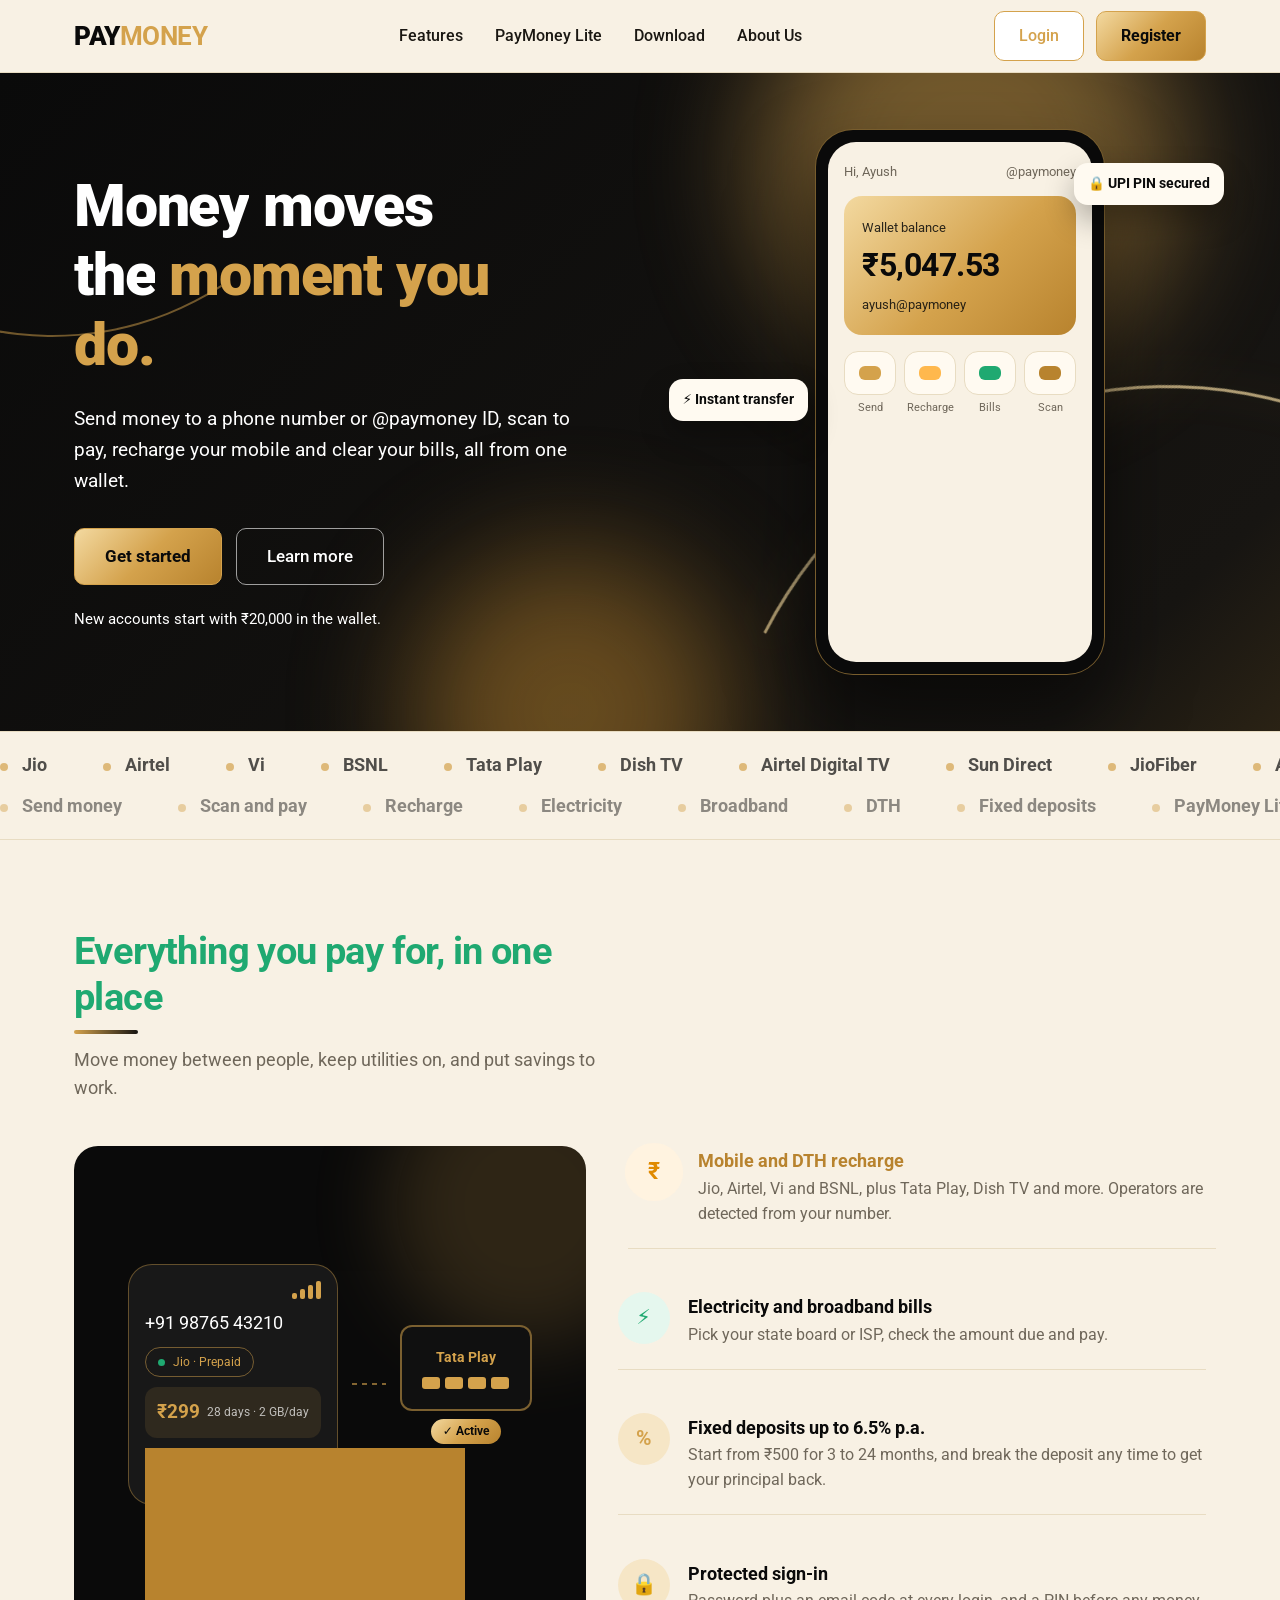
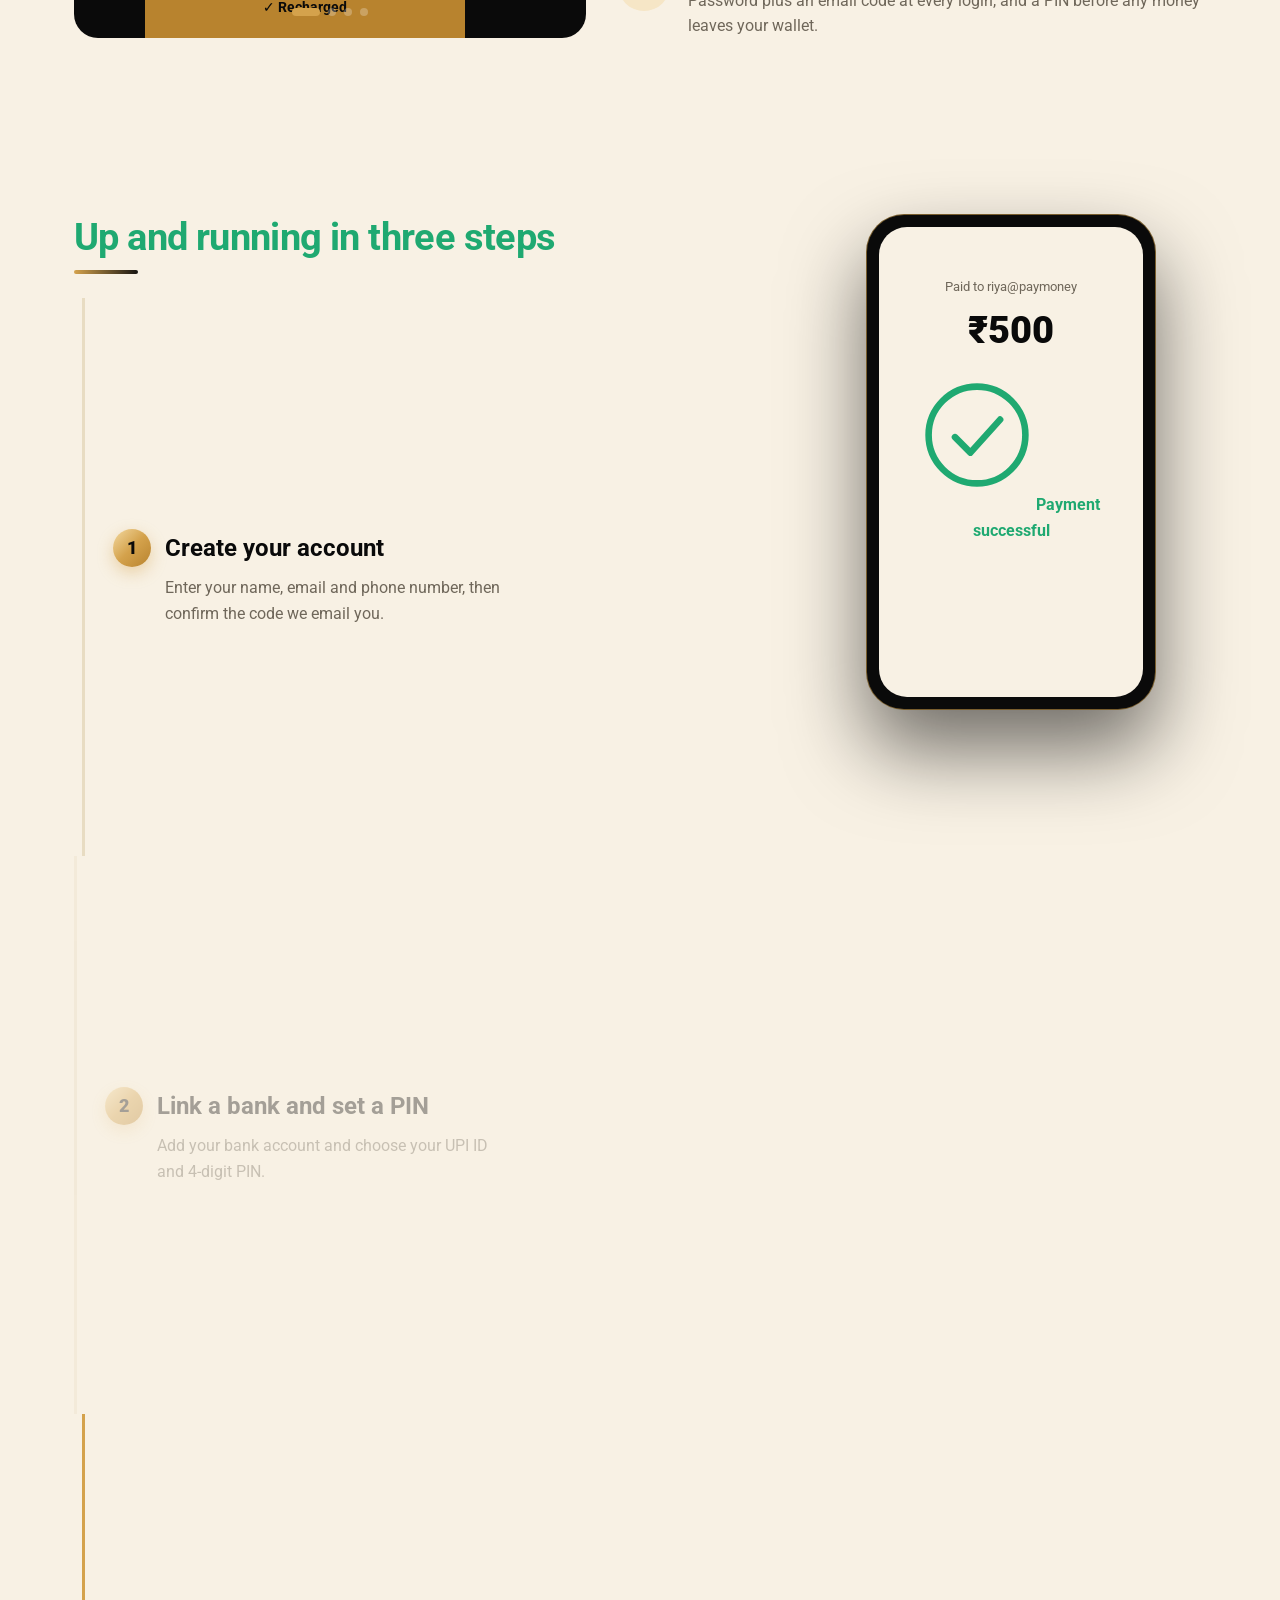
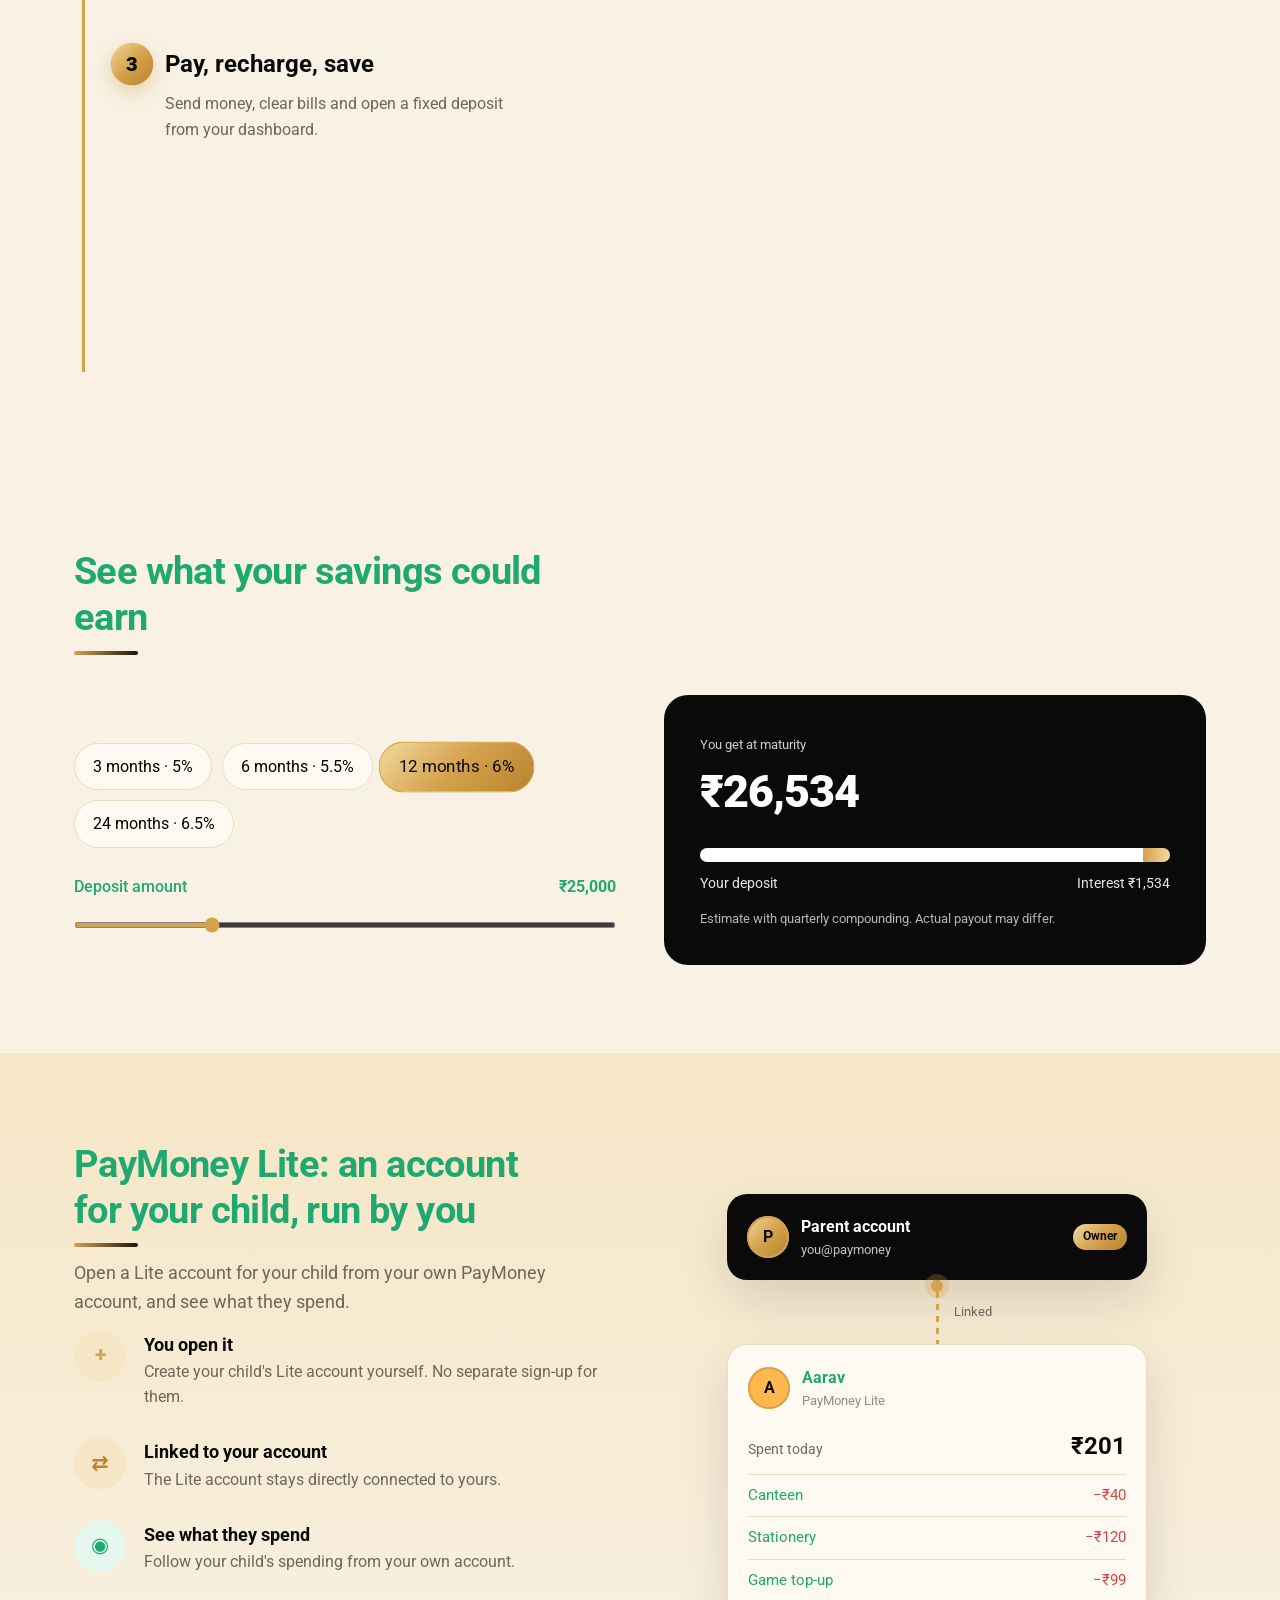
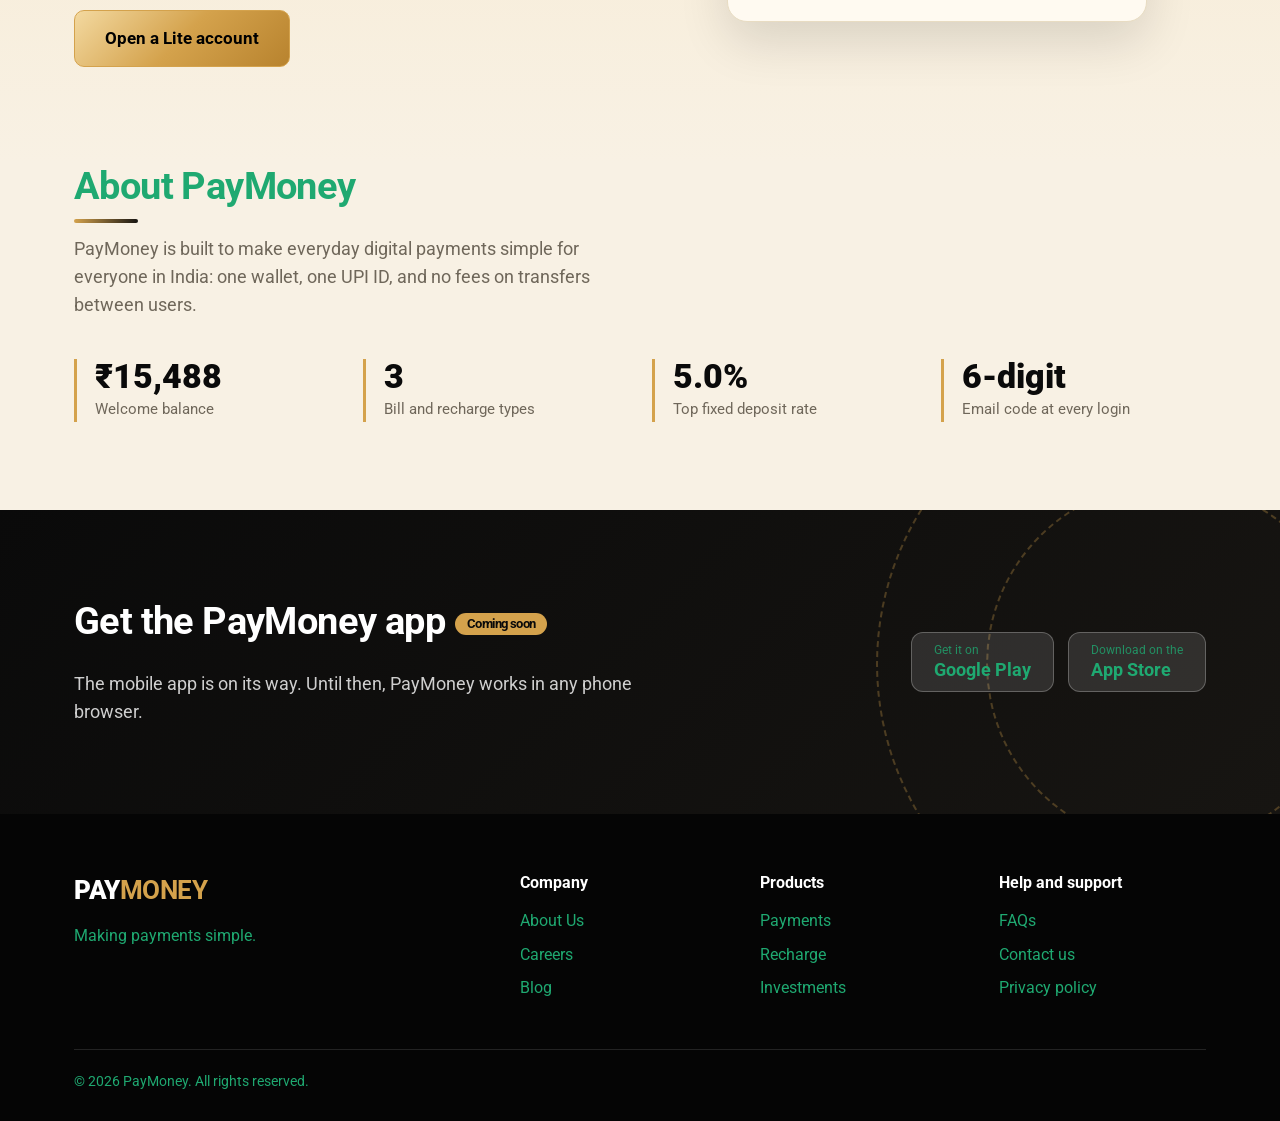
==== commit cefa42f9: "QR" ====
--- a/index.html
+++ b/index.html
@@ -4,6 +4,15 @@
 <meta charset="UTF-8">
 <meta name="viewport" content="width=device-width, initial-scale=1">
 <title>PayMoney – Send money, pay bills, recharge</title>
+<script>
+  const signedInUserId = localStorage.getItem('paymoney_user_id');
+  if (signedInUserId) {
+    const homePage = localStorage.getItem('paymoney_account_type') === 'lite'
+      ? 'lite-dashboard.html'
+      : 'dashboard.html';
+    window.location.replace(homePage);
+  }
+</script>
 <link rel="preconnect" href="https://fonts.googleapis.com">
 <link href="https://fonts.googleapis.com/css2?family=Roboto:wght@400;500;700;900&display=swap" rel="stylesheet">
 <style>
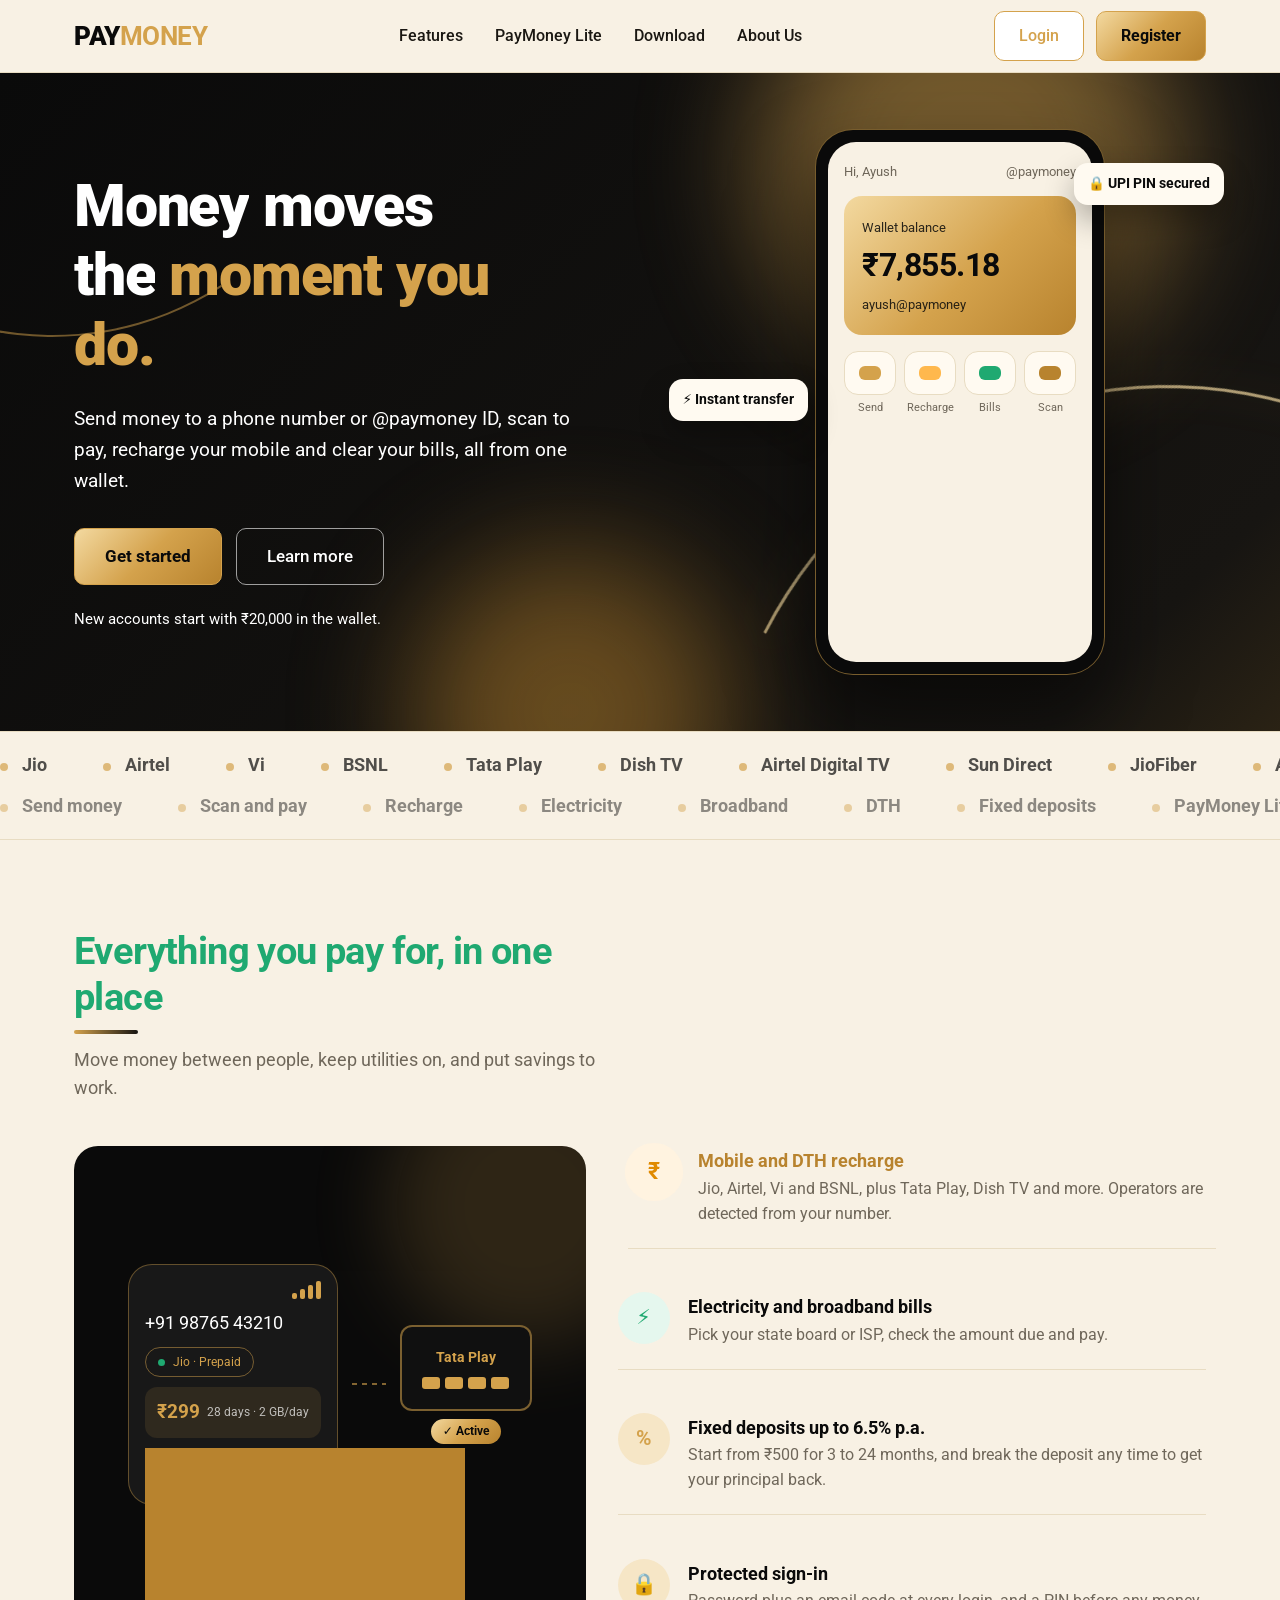
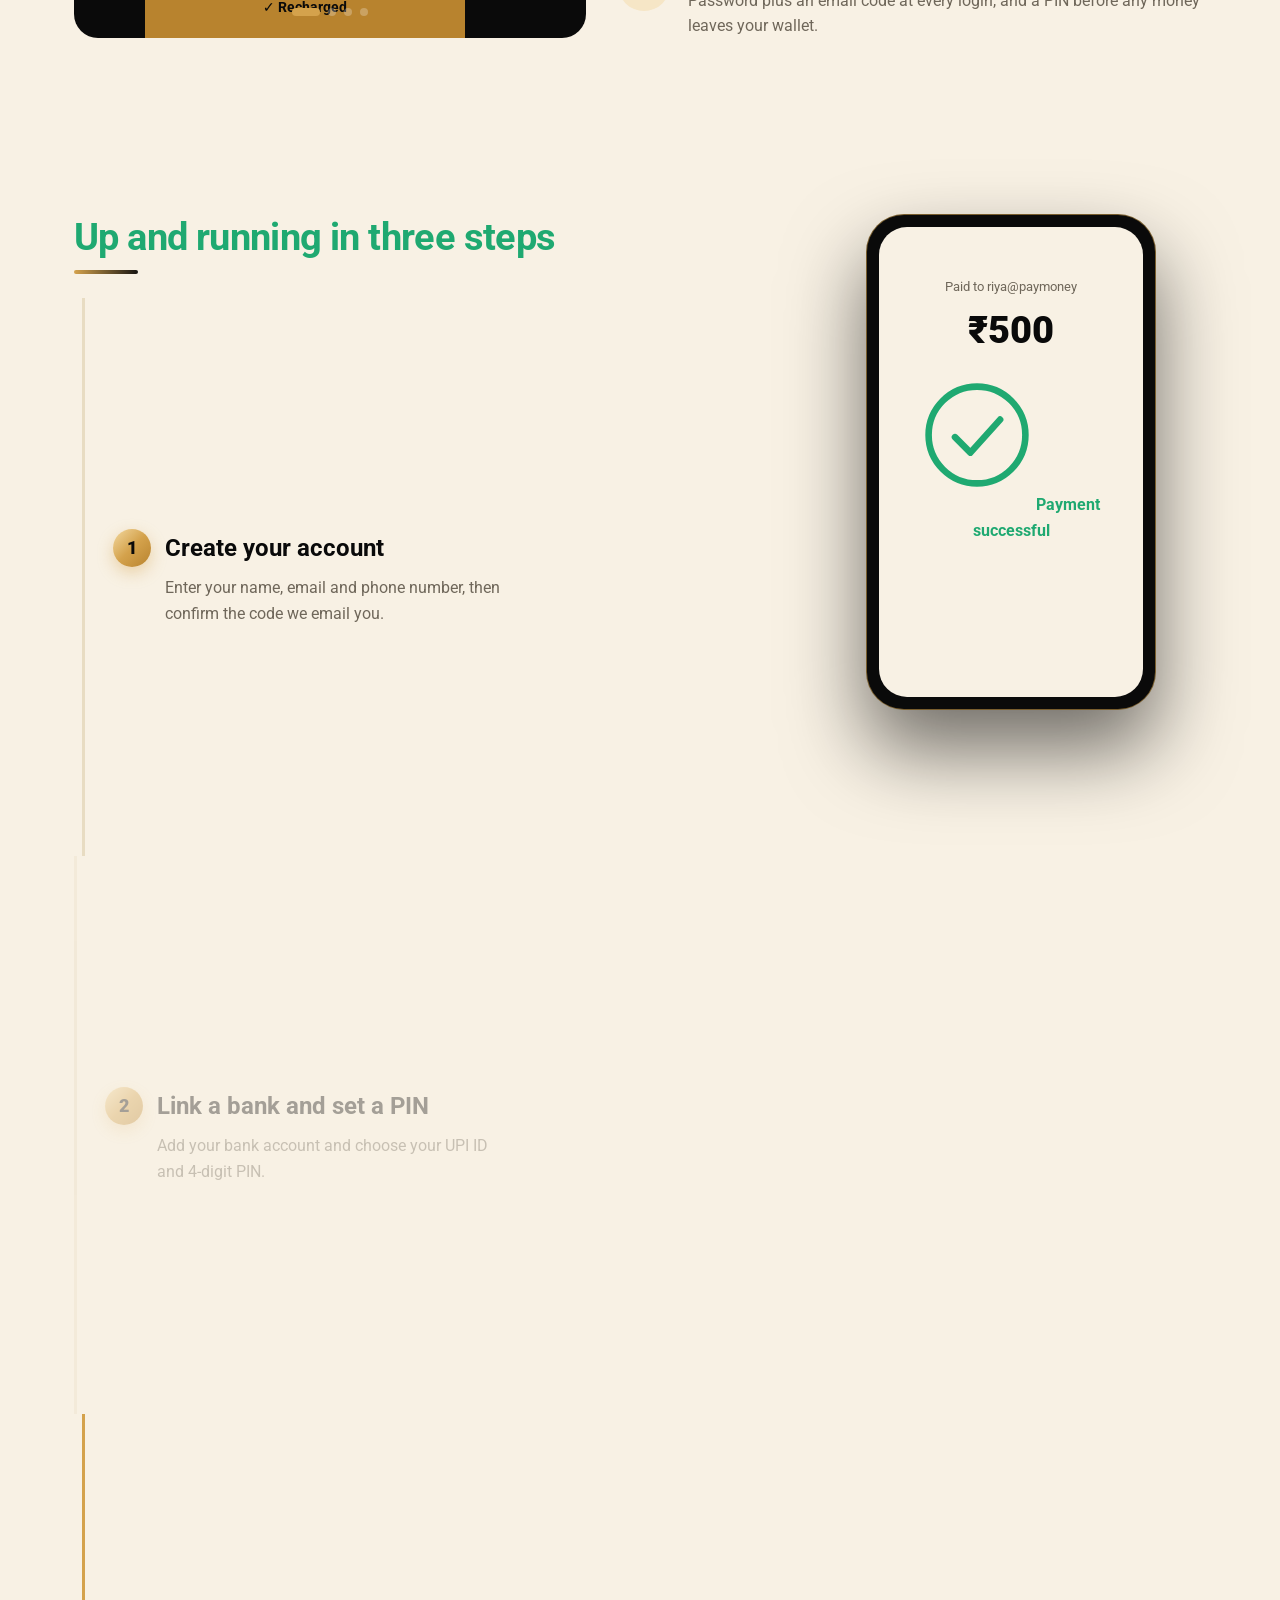
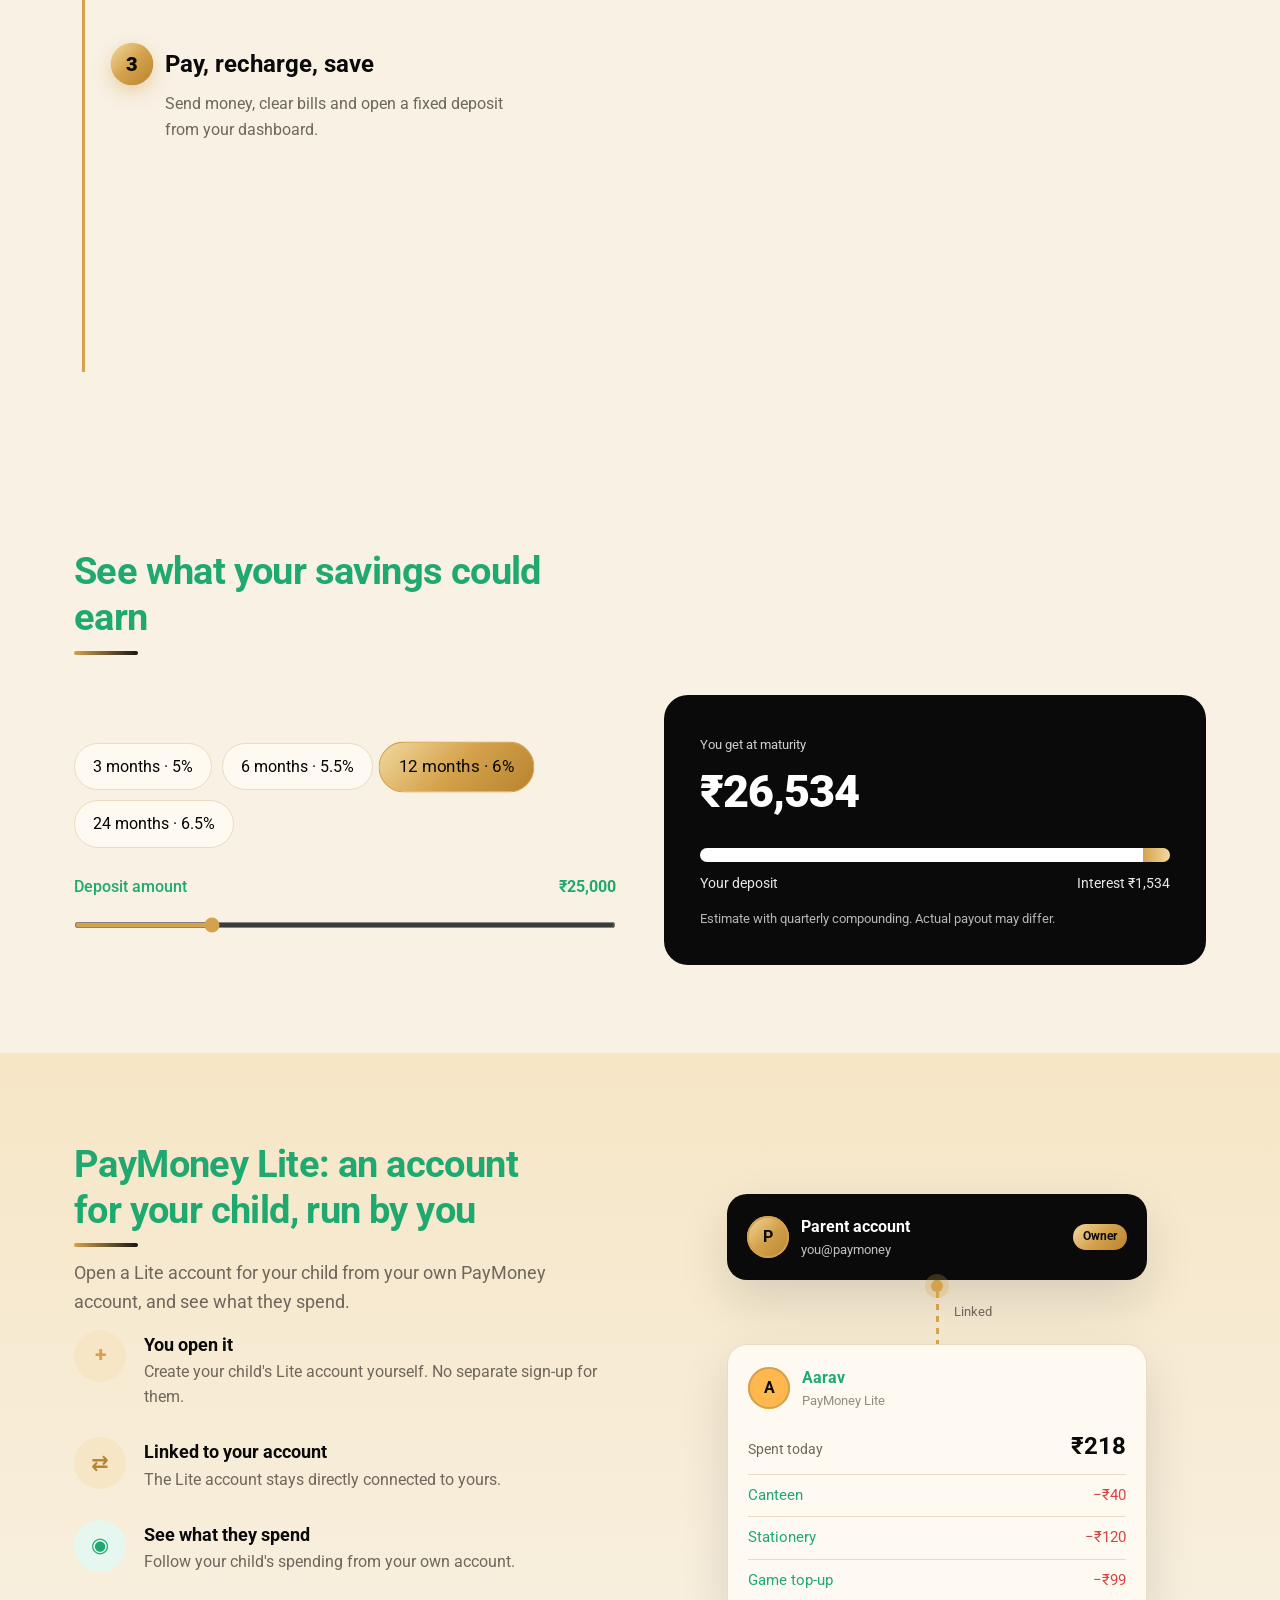
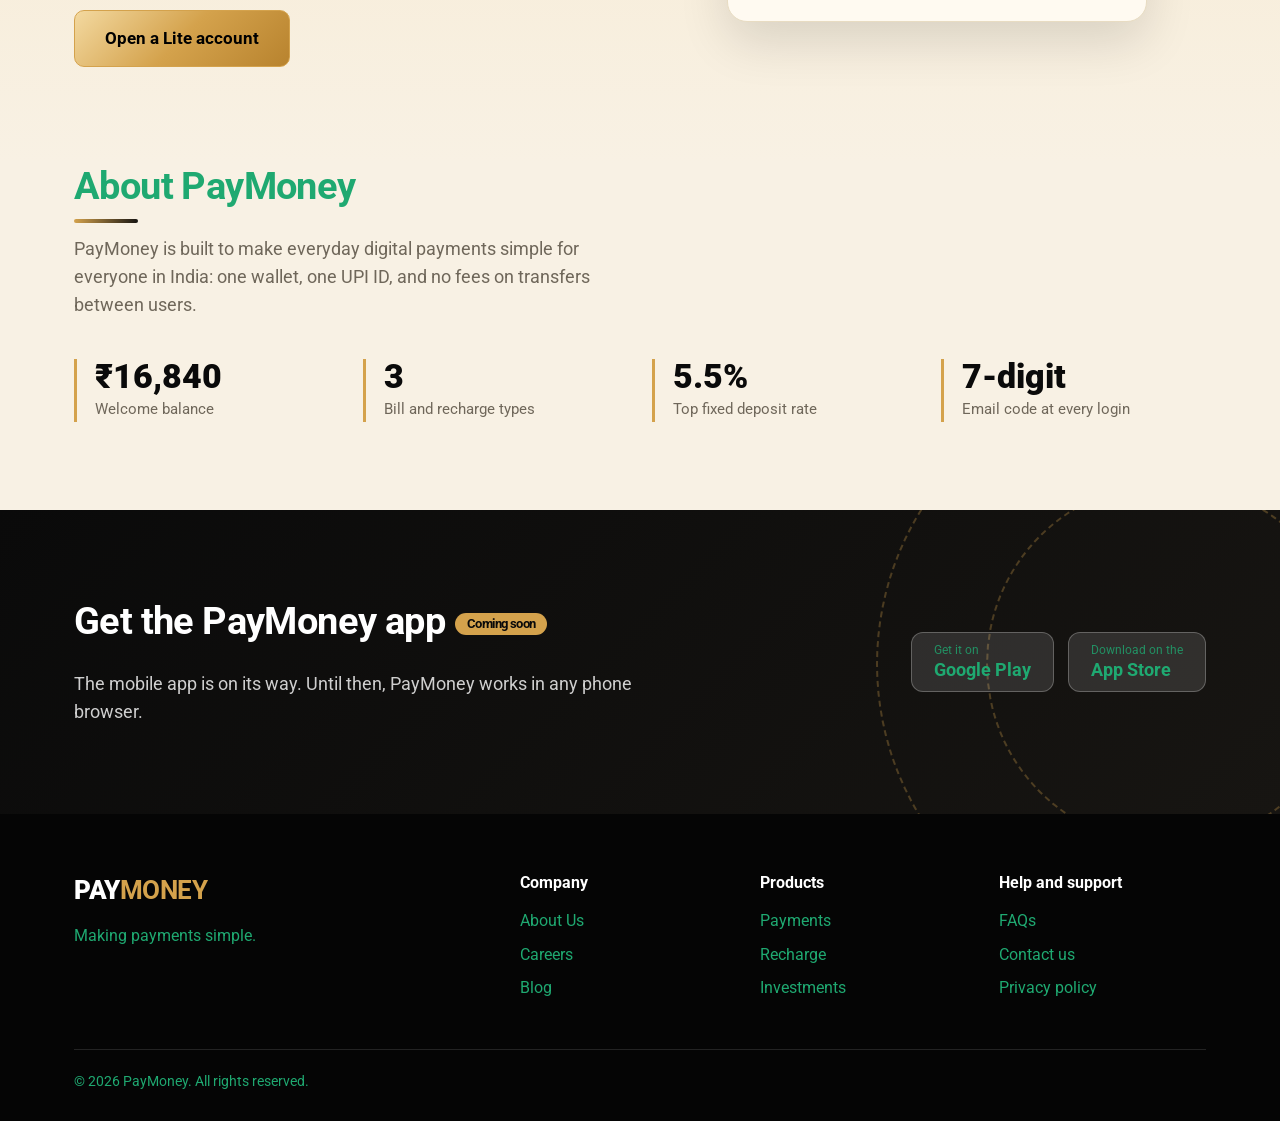
==== commit c526f53a: "Update profile security and remove wallet funding Co-authored-by: Copilot <223556219+Copilot@users.n" ====
--- a/index.html
+++ b/index.html
@@ -401,7 +401,22 @@
   .how-grid{grid-template-columns:1fr}.sticky{display:none}.stp{min-height:0;opacity:1;padding:18px 0 18px 24px}
   .facts,.fgrid{grid-template-columns:1fr 1fr}.sent{left:auto;right:0}
 }
-@media(max-width:520px){.actions .btn-line{display:none}.facts,.fgrid{grid-template-columns:1fr}.stores{flex-direction:column;width:100%}}
+@media(max-width:520px){
+  .nav.wrap{padding:0 16px}
+  .nav{gap:8px}
+  .nav .brand{font-size:clamp(1.1rem,6vw,1.4rem)}
+  .actions{flex-shrink:0;gap:6px}
+  .actions .btn{font-size:.875rem;padding:8px}
+  .facts,.fgrid{grid-template-columns:1fr}
+  .stores{flex-direction:column;width:100%}
+}
+@media(max-width:360px){
+  .nav.wrap{padding:0 12px}
+  .nav{gap:4px}
+  .nav .brand{font-size:1rem}
+  .actions{gap:4px}
+  .actions .btn{font-size:.75rem;padding:6px}
+}
 @media(prefers-reduced-motion:reduce){
   *,*::before,*::after{animation:none!important;transition:none!important}
   html{scroll-behavior:auto}
@@ -659,7 +674,7 @@
   tween(balEl,bal,inr,0,1600);
   if(!RM)setTimeout(()=>{add();setInterval(()=>visible&&add(),3400)},1800);
 }
-const evs=[['Riya Sharma',-500,'₹500 sent','to riya@paymoney'],['Jio recharge',-299,'Recharge done','₹299 plan, 28 days'],['Cashback',50,'₹50 cashback','added to wallet'],['Electricity bill',-1240,'Bill paid','₹1,240 to state board'],['Wallet top-up',2000,'₹2,000 added','from linked bank']];
+const evs=[['Riya Sharma',-500,'₹500 sent','to riya@paymoney'],['Jio recharge',-299,'Recharge done','₹299 plan, 28 days'],['Cashback',50,'₹50 cashback','added to wallet'],['Electricity bill',-1240,'Bill paid','₹1,240 to state board'],['Arjun Mehta',650,'₹650 received','from arjun@paymoney']];
 let k=0,visible=true;
 function add(){
   const [n,a,t1,t2]=evs[k++%evs.length];
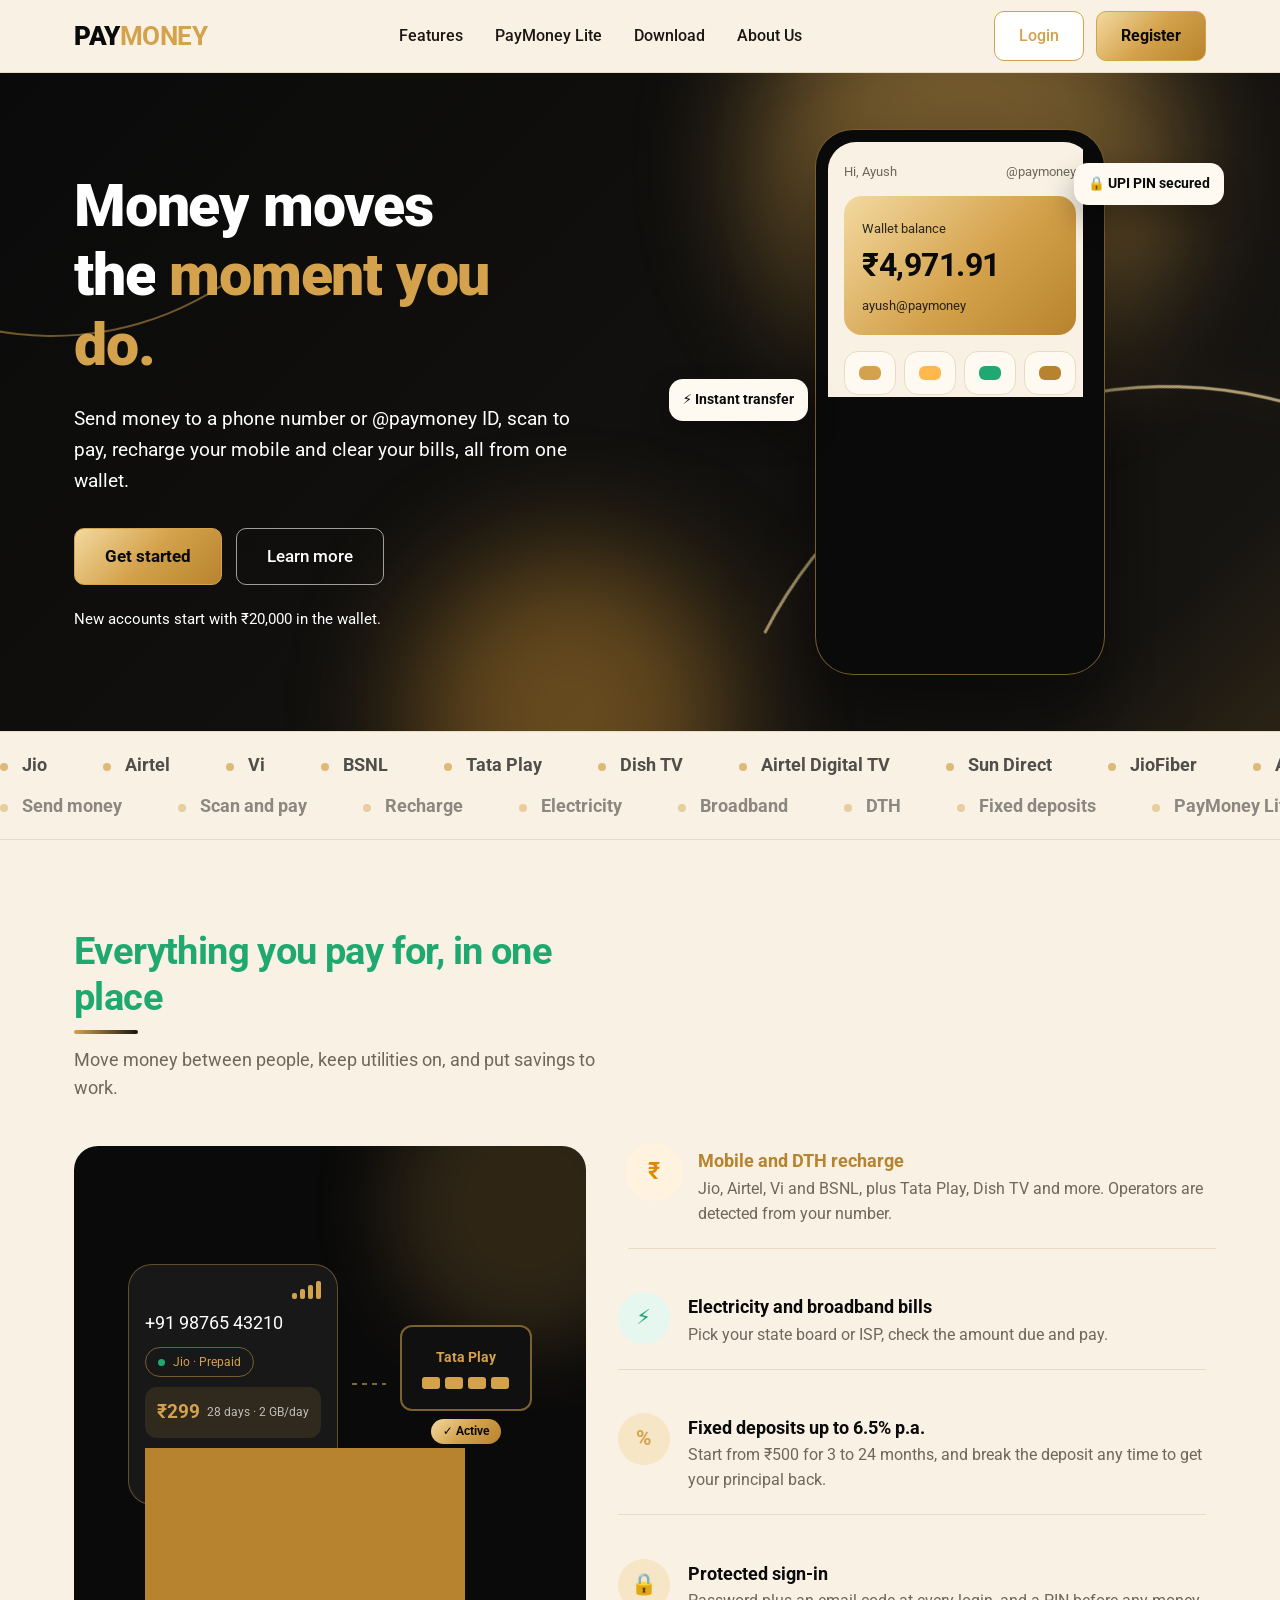
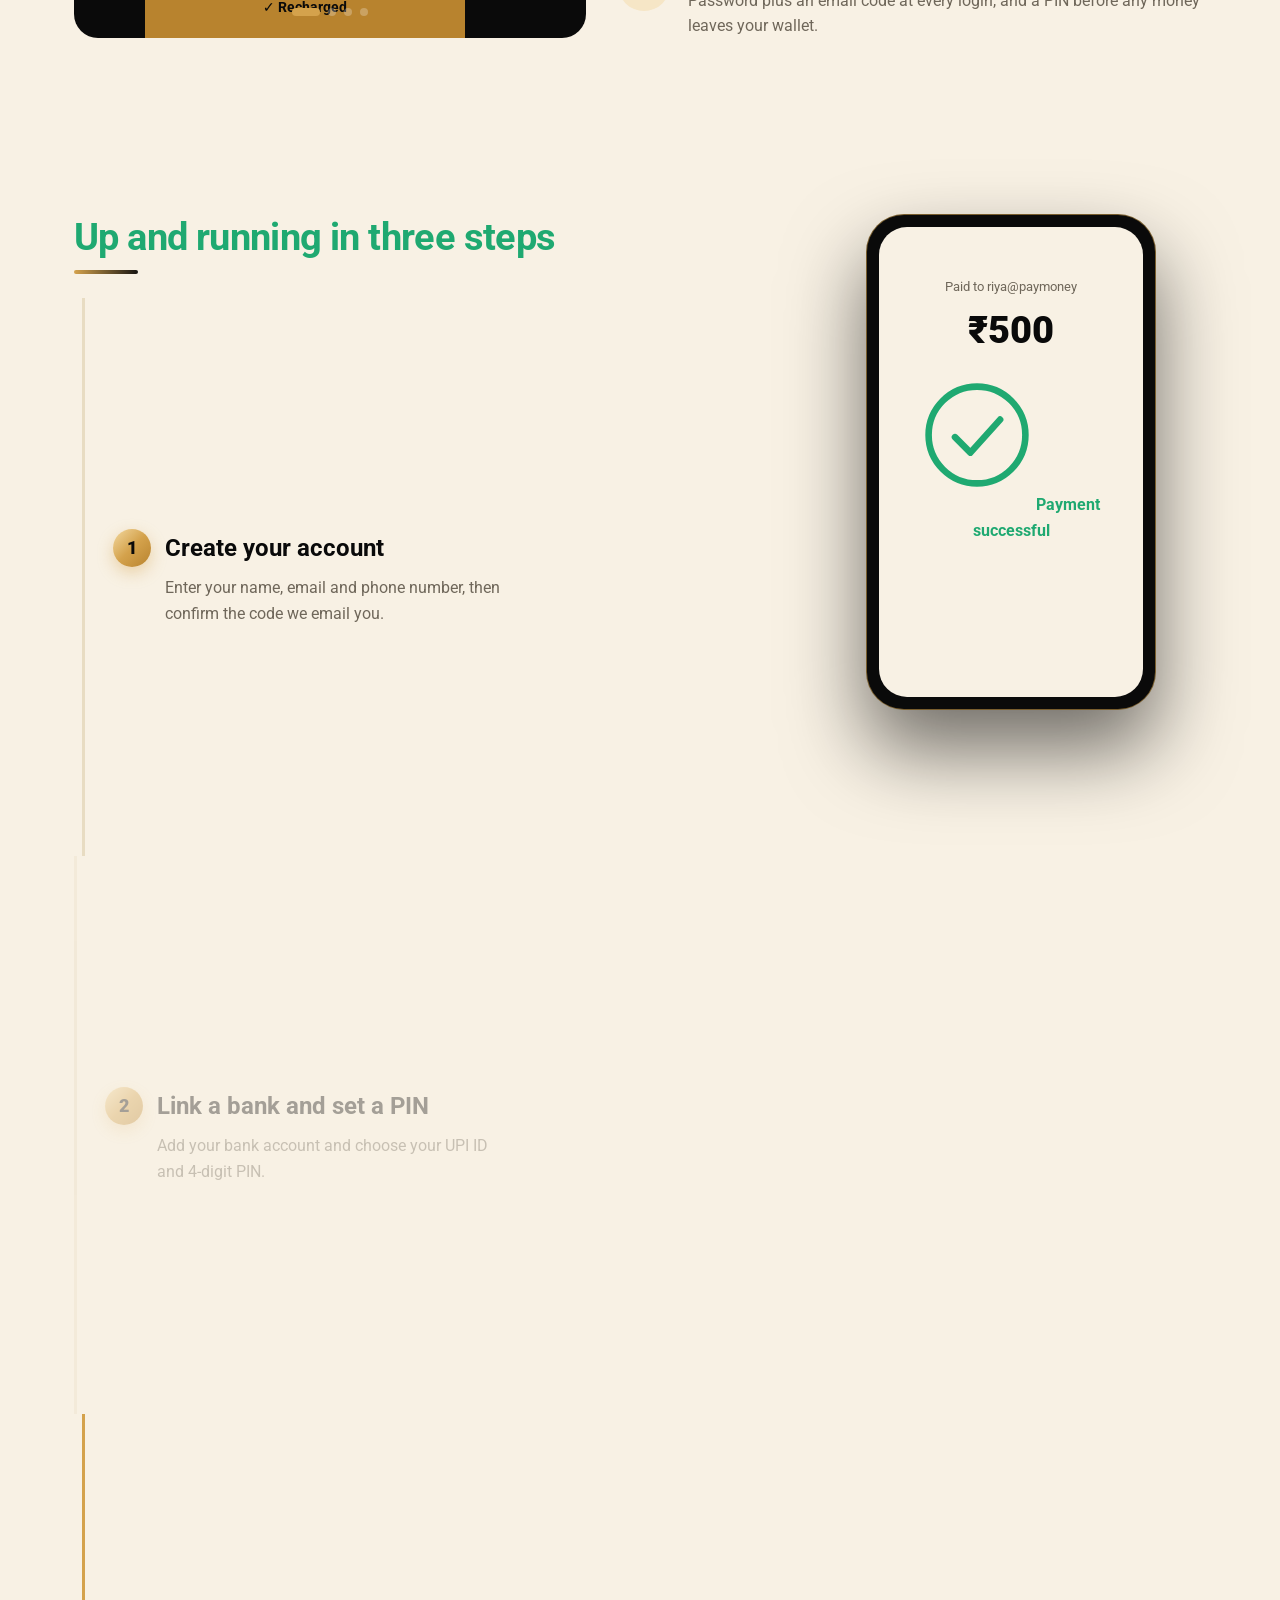
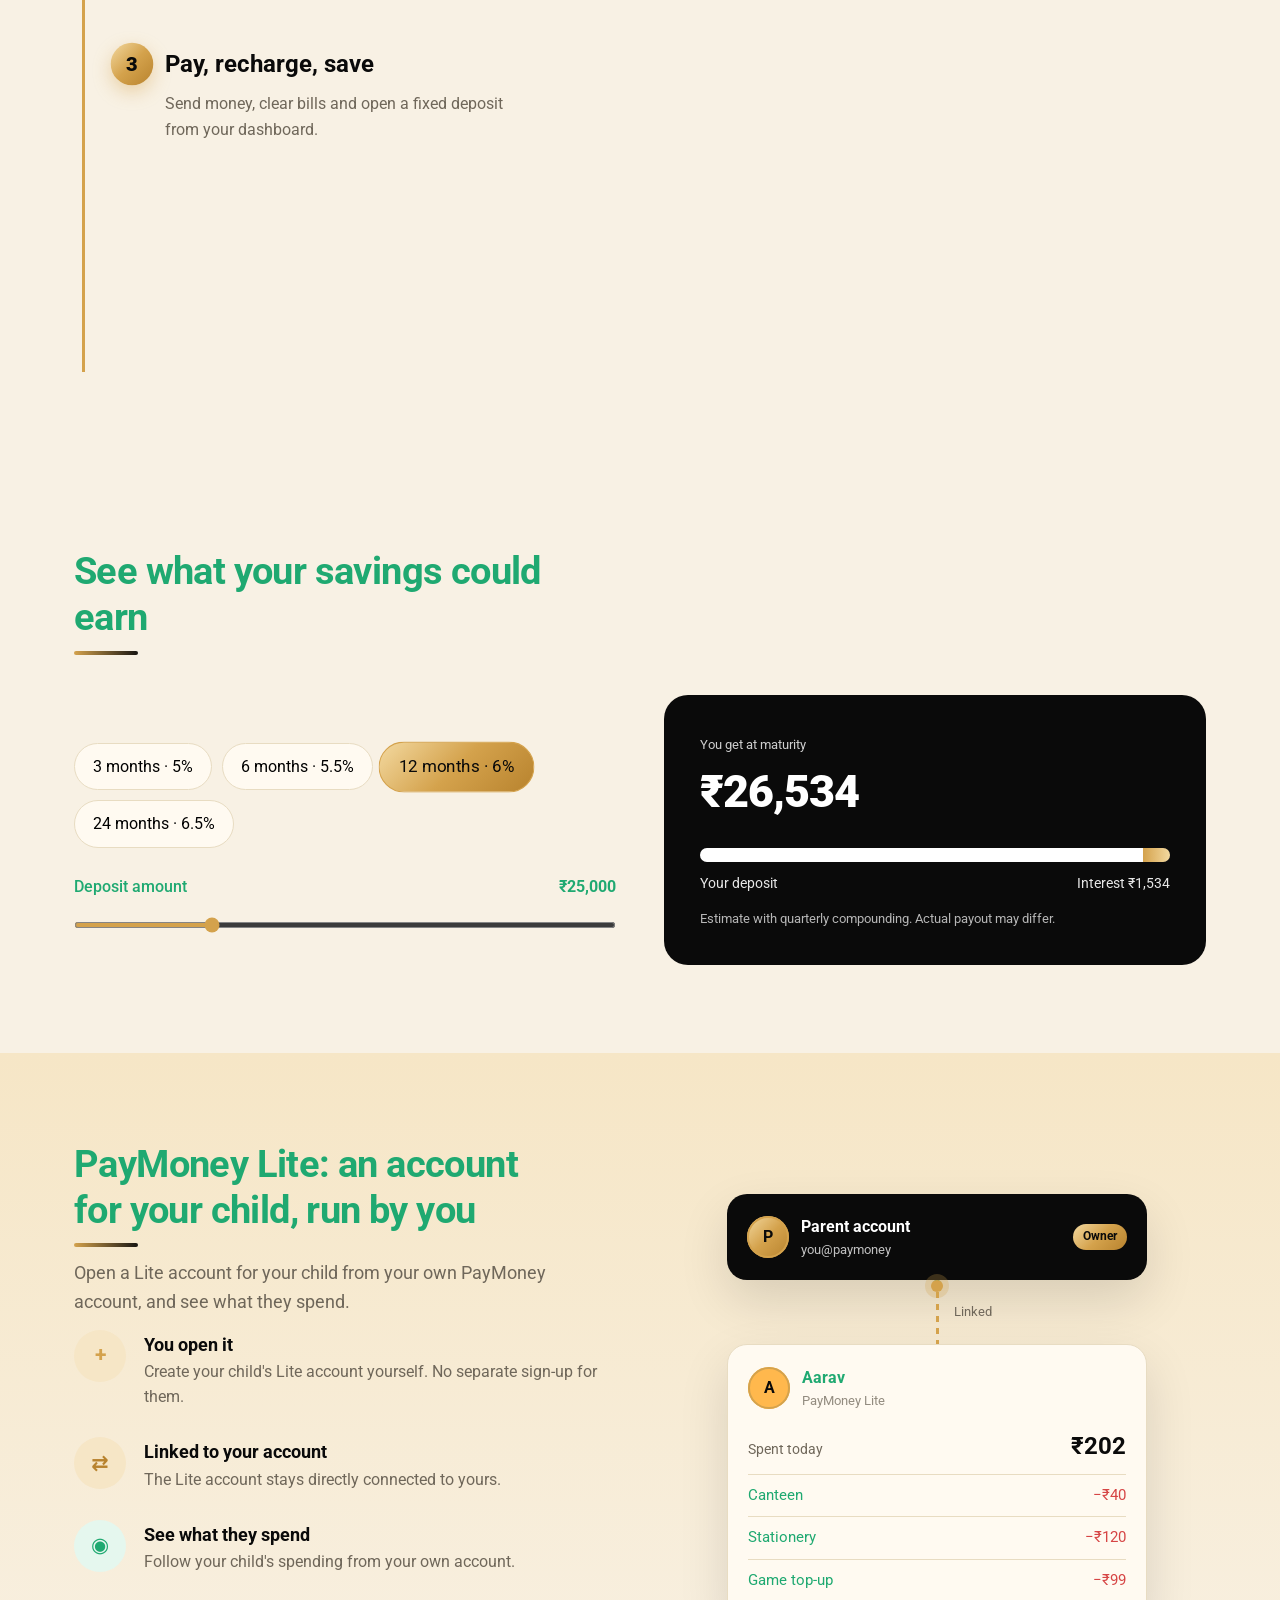
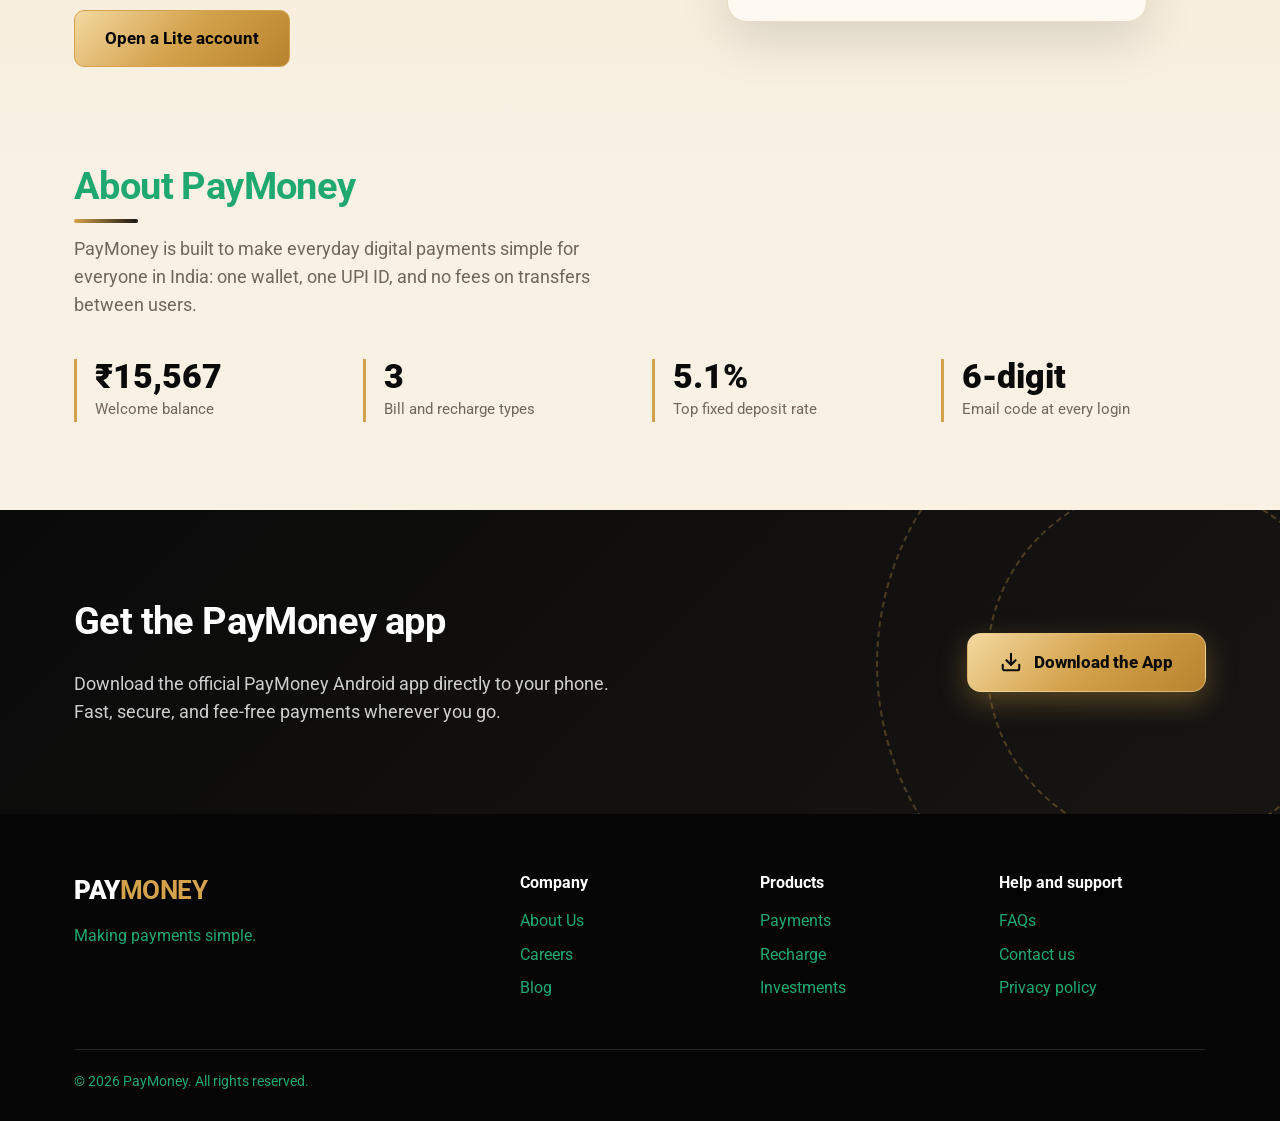
==== commit dd109d77: "Add direct Android APK download button and host PayMoney.apk" ====
--- a/index.html
+++ b/index.html
@@ -218,10 +218,15 @@
 .dl h2{color:#fff}.dl .lead{color:rgba(255,255,255,.8)}
 .soon{display:inline-block;background:var(--sky);color:var(--navy);font-size:.8rem;font-weight:700;padding:3px 12px;border-radius:999px;vertical-align:middle;margin-left:10px;animation:glow 2s infinite}
 @keyframes glow{0%{box-shadow:0 0 0 0 rgba(212,162,76,.7)}100%{box-shadow:0 0 0 14px rgba(212,162,76,0)}}
-.stores{display:flex;gap:14px}
-.store{background:rgba(255,255,255,.12);border:1px solid rgba(255,255,255,.25);border-radius:12px;padding:10px 22px;line-height:1.3;cursor:not-allowed;transition:transform .3s var(--ease)}
-.store:hover{transform:translateY(-4px)}
-.store small{display:block;font-size:.75rem;opacity:.8}.store b{font-size:1.1rem}
+.app-dl-wrap{display:flex;align-items:center}
+.app-download-btn{display:inline-flex;align-items:center;gap:12px;background:linear-gradient(135deg,#f3d9a0,var(--sky) 50%,#b8832e);color:#0a0a0a;font-weight:800;font-size:1.05rem;padding:15px 32px;border-radius:14px;border:1.5px solid rgba(243,217,160,.5);box-shadow:0 10px 28px rgba(212,162,76,.35);text-decoration:none;position:relative;overflow:hidden;cursor:pointer;letter-spacing:-.2px;transition:transform .25s var(--ease),box-shadow .25s var(--ease),filter .2s var(--ease)}
+.app-download-btn:hover{transform:translateY(-4px);box-shadow:0 16px 36px rgba(212,162,76,.55);filter:brightness(1.05);color:#000}
+.app-download-btn:active{transform:scale(.97)}
+.app-download-btn::after{content:"";position:absolute;top:0;left:-70%;width:40%;height:100%;background:rgba(255,255,255,.45);transform:skewX(-20deg);transition:left .65s ease}
+.app-download-btn:hover::after{left:130%}
+.app-download-btn .dl-icon{width:22px;height:22px;flex-shrink:0;transition:transform .25s var(--ease)}
+.app-download-btn:hover .dl-icon{transform:translateY(3px)}
+@media(max-width:640px){.app-dl-wrap{width:100%}.app-download-btn{width:100%;justify-content:center;padding:16px 24px;font-size:1.02rem}}
 
 footer{background:#050505;color:#d9d2c2;padding:56px 0 28px}
 .fgrid{display:grid;grid-template-columns:2fr 1fr 1fr 1fr;gap:32px}
@@ -617,10 +622,17 @@
 
 <section class="dl" id="download">
   <div class="wrap">
-    <div class="rv"><h2>Get the PayMoney app<span class="soon">Coming soon</span></h2>
-    <p class="lead">The mobile app is on its way. Until then, PayMoney works in any phone browser.</p></div>
-    <div class="stores rv" style="--i:1" aria-label="App stores, coming soon">
-      <div class="store"><small>Get it on</small><b>Google Play</b></div><div class="store"><small>Download on the</small><b>App Store</b></div>
+    <div class="rv"><h2>Get the PayMoney app</h2>
+    <p class="lead">Download the official PayMoney Android app directly to your phone. Fast, secure, and fee-free payments wherever you go.</p></div>
+    <div class="app-dl-wrap rv" style="--i:1">
+      <a href="PayMoney.apk" download="PayMoney.apk" class="app-download-btn btn-lg" id="btn-download-app" aria-label="Download the PayMoney Android App">
+        <svg class="dl-icon" viewBox="0 0 24 24" fill="none" stroke="currentColor" stroke-width="2.3" stroke-linecap="round" stroke-linejoin="round" aria-hidden="true">
+          <path d="M21 15v4a2 2 0 0 1-2 2H5a2 2 0 0 1-2-2v-4"></path>
+          <polyline points="7 10 12 15 17 10"></polyline>
+          <line x1="12" y1="15" x2="12" y2="3"></line>
+        </svg>
+        <span>Download the App</span>
+      </a>
     </div>
   </div>
 </section>
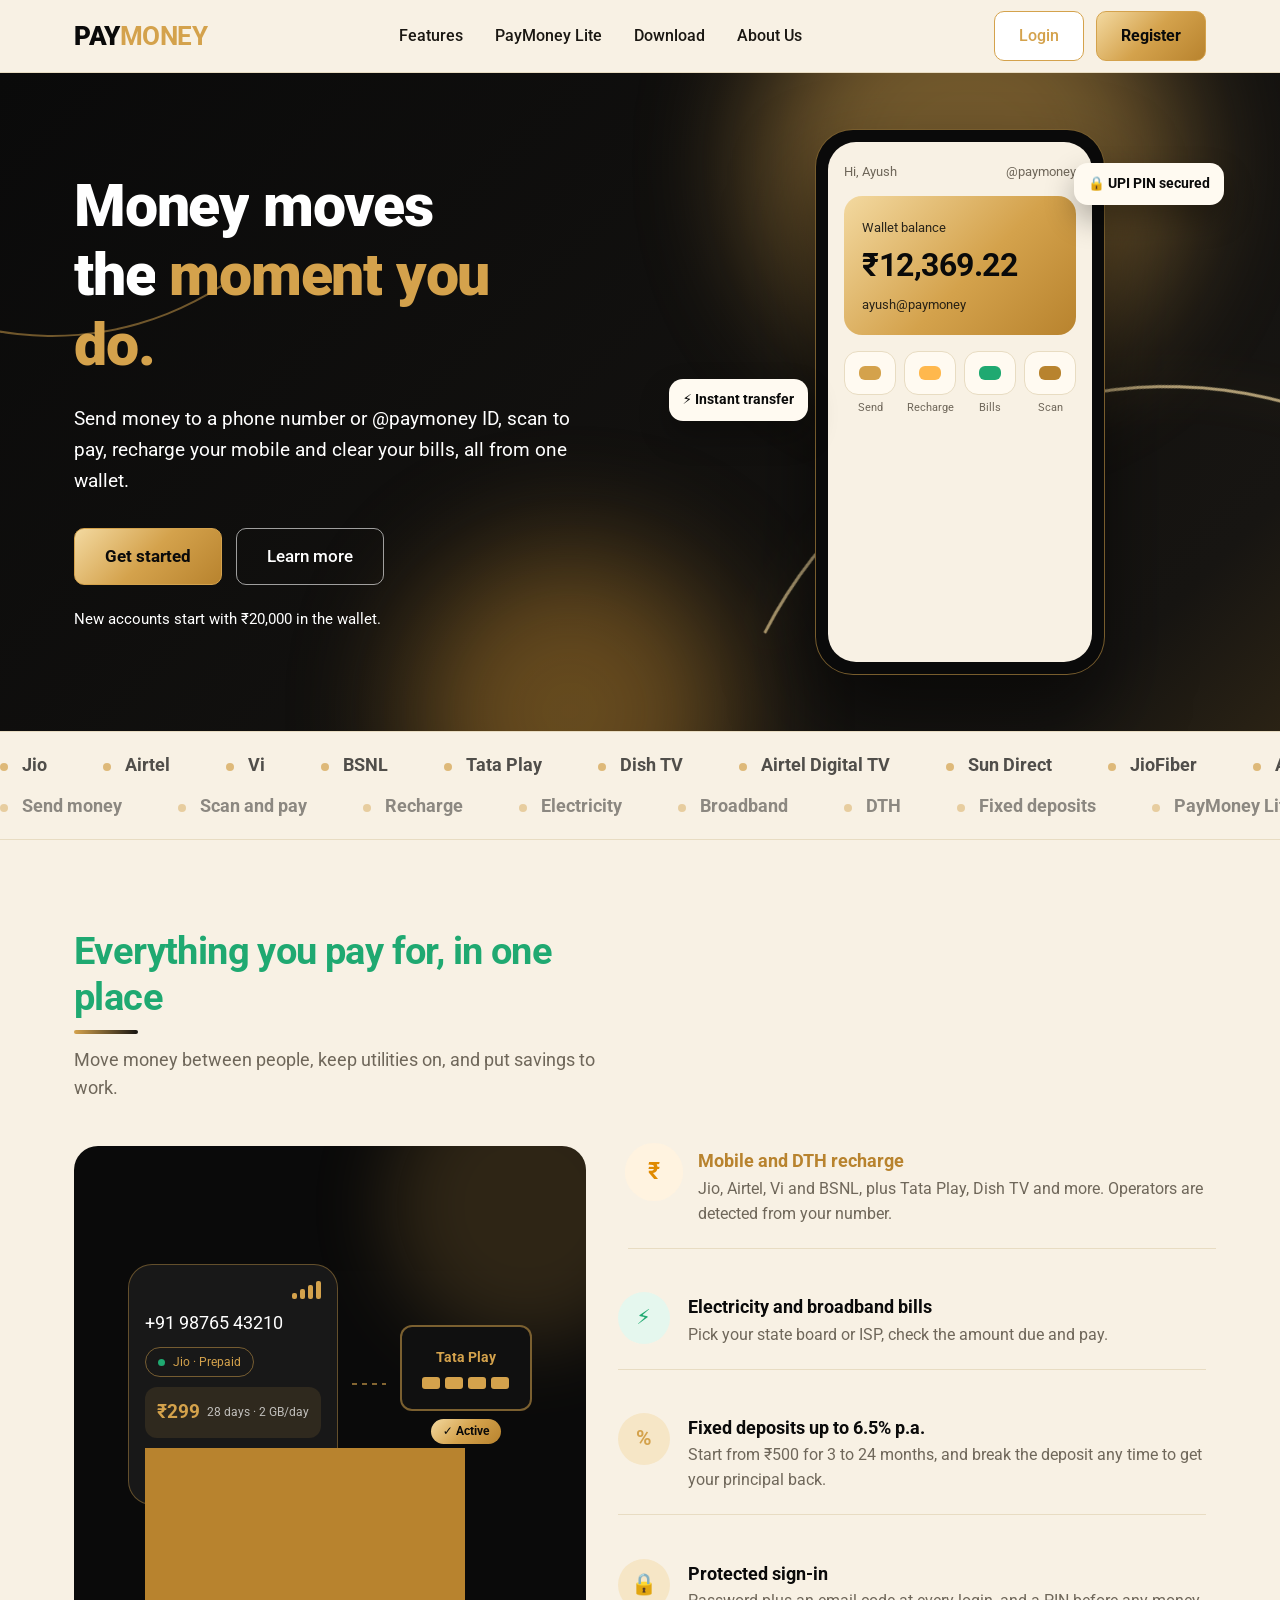
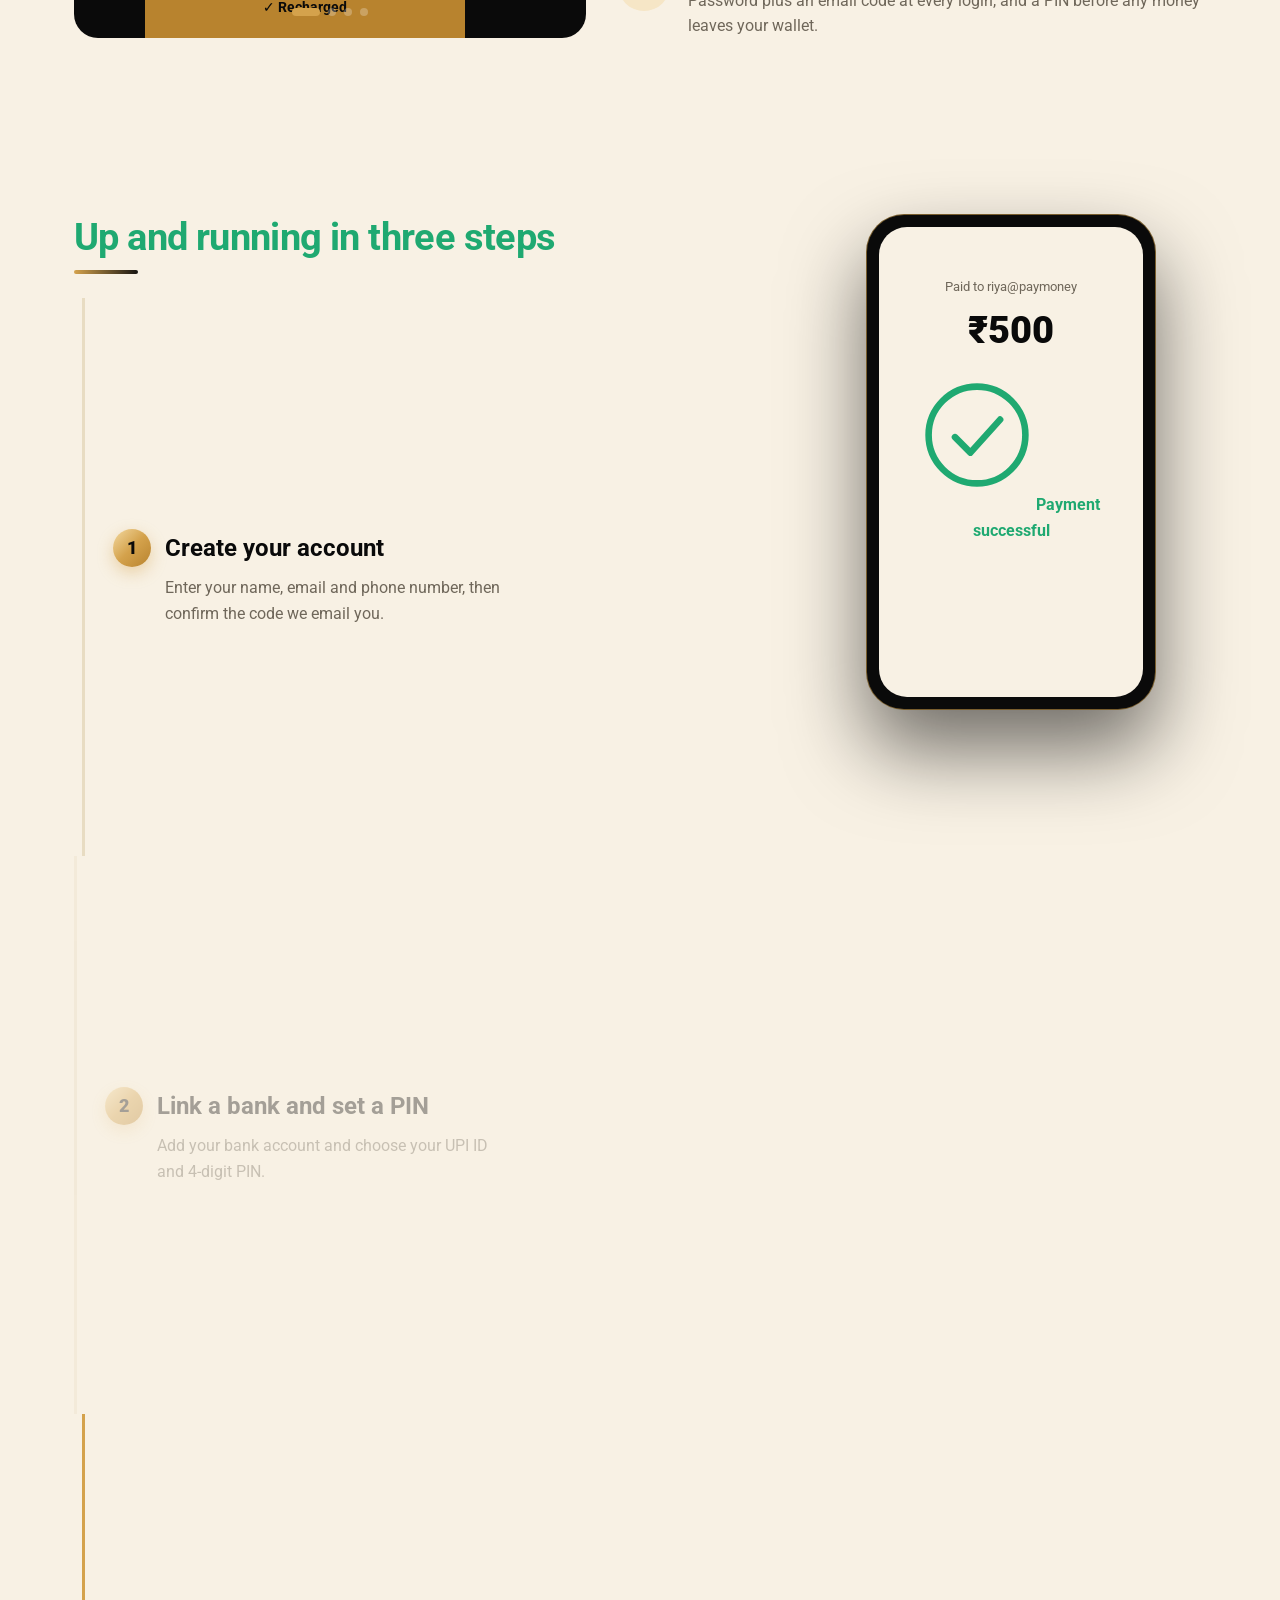
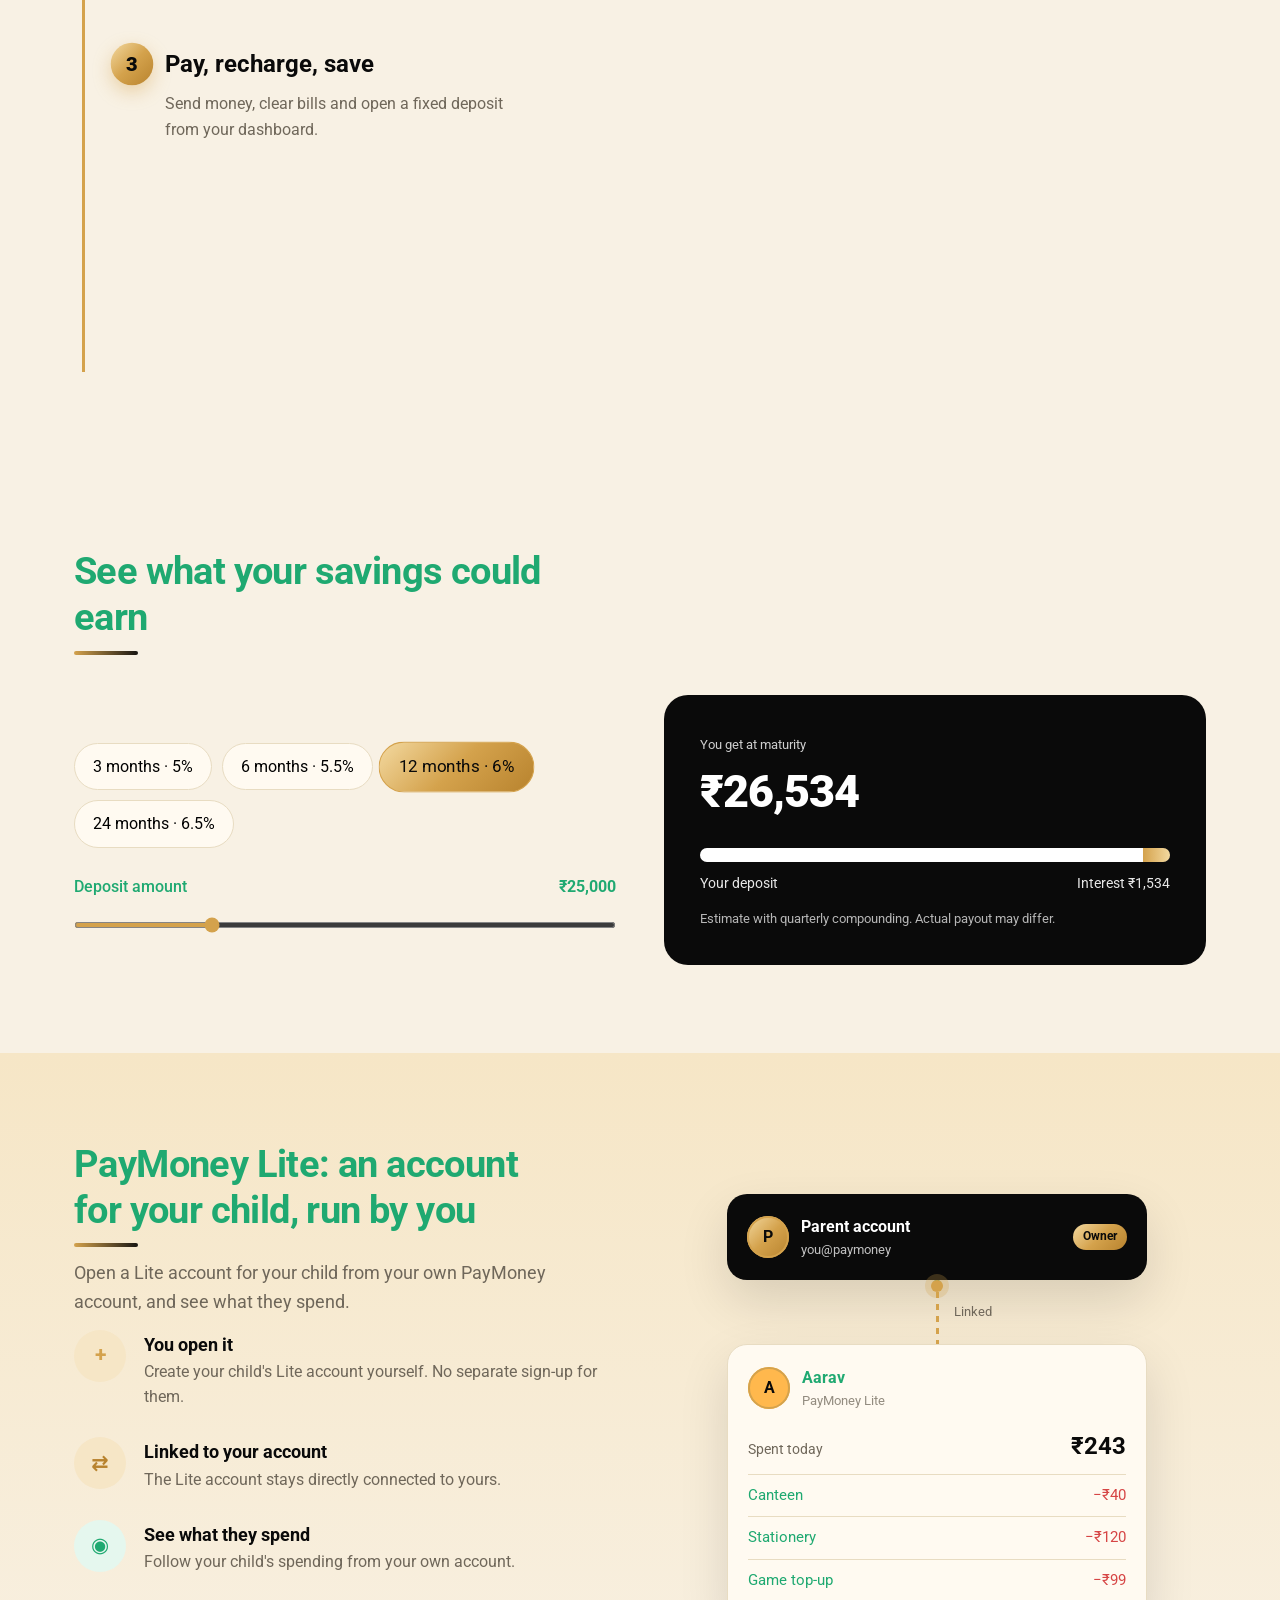
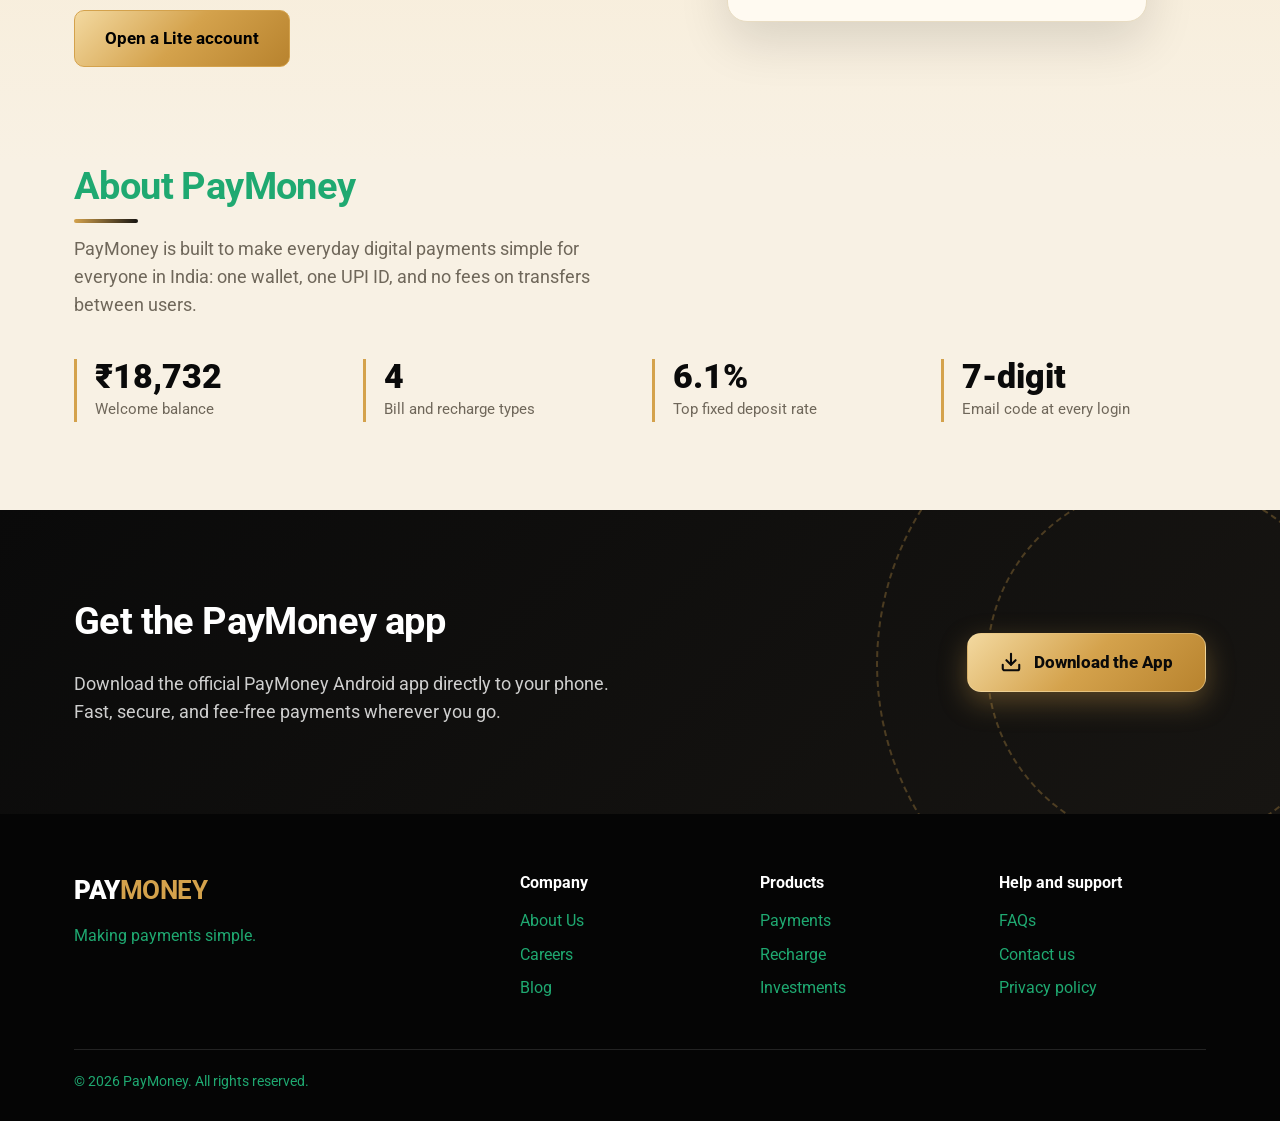
==== commit 897ec94b: "Enhance app download button click handling and file protocol fallback" ====
--- a/index.html
+++ b/index.html
@@ -625,7 +625,7 @@
     <div class="rv"><h2>Get the PayMoney app</h2>
     <p class="lead">Download the official PayMoney Android app directly to your phone. Fast, secure, and fee-free payments wherever you go.</p></div>
     <div class="app-dl-wrap rv" style="--i:1">
-      <a href="PayMoney.apk" download="PayMoney.apk" class="app-download-btn btn-lg" id="btn-download-app" aria-label="Download the PayMoney Android App">
+      <a href="PayMoney.apk" download="PayMoney.apk" class="app-download-btn" id="btn-download-app" aria-label="Download the PayMoney Android App">
         <svg class="dl-icon" viewBox="0 0 24 24" fill="none" stroke="currentColor" stroke-width="2.3" stroke-linecap="round" stroke-linejoin="round" aria-hidden="true">
           <path d="M21 15v4a2 2 0 0 1-2 2H5a2 2 0 0 1-2-2v-4"></path>
           <polyline points="7 10 12 15 17 10"></polyline>
@@ -810,6 +810,23 @@
   }catch(e){done()}
   setTimeout(done,7000);
 })();
+
+/* direct APK download helper */
+(function(){
+  const dlBtn = document.getElementById('btn-download-app');
+  if (!dlBtn) return;
+  if (location.protocol === 'file:') {
+    dlBtn.href = 'https://paymoney18.netlify.app/PayMoney.apk';
+  }
+  dlBtn.addEventListener('click', function() {
+    const textSpan = dlBtn.querySelector('span');
+    if (textSpan) {
+      const orig = textSpan.textContent;
+      textSpan.textContent = 'Downloading...';
+      setTimeout(() => { textSpan.textContent = orig; }, 3500);
+    }
+  });
+})();
 </script>
 </body>
 </html>
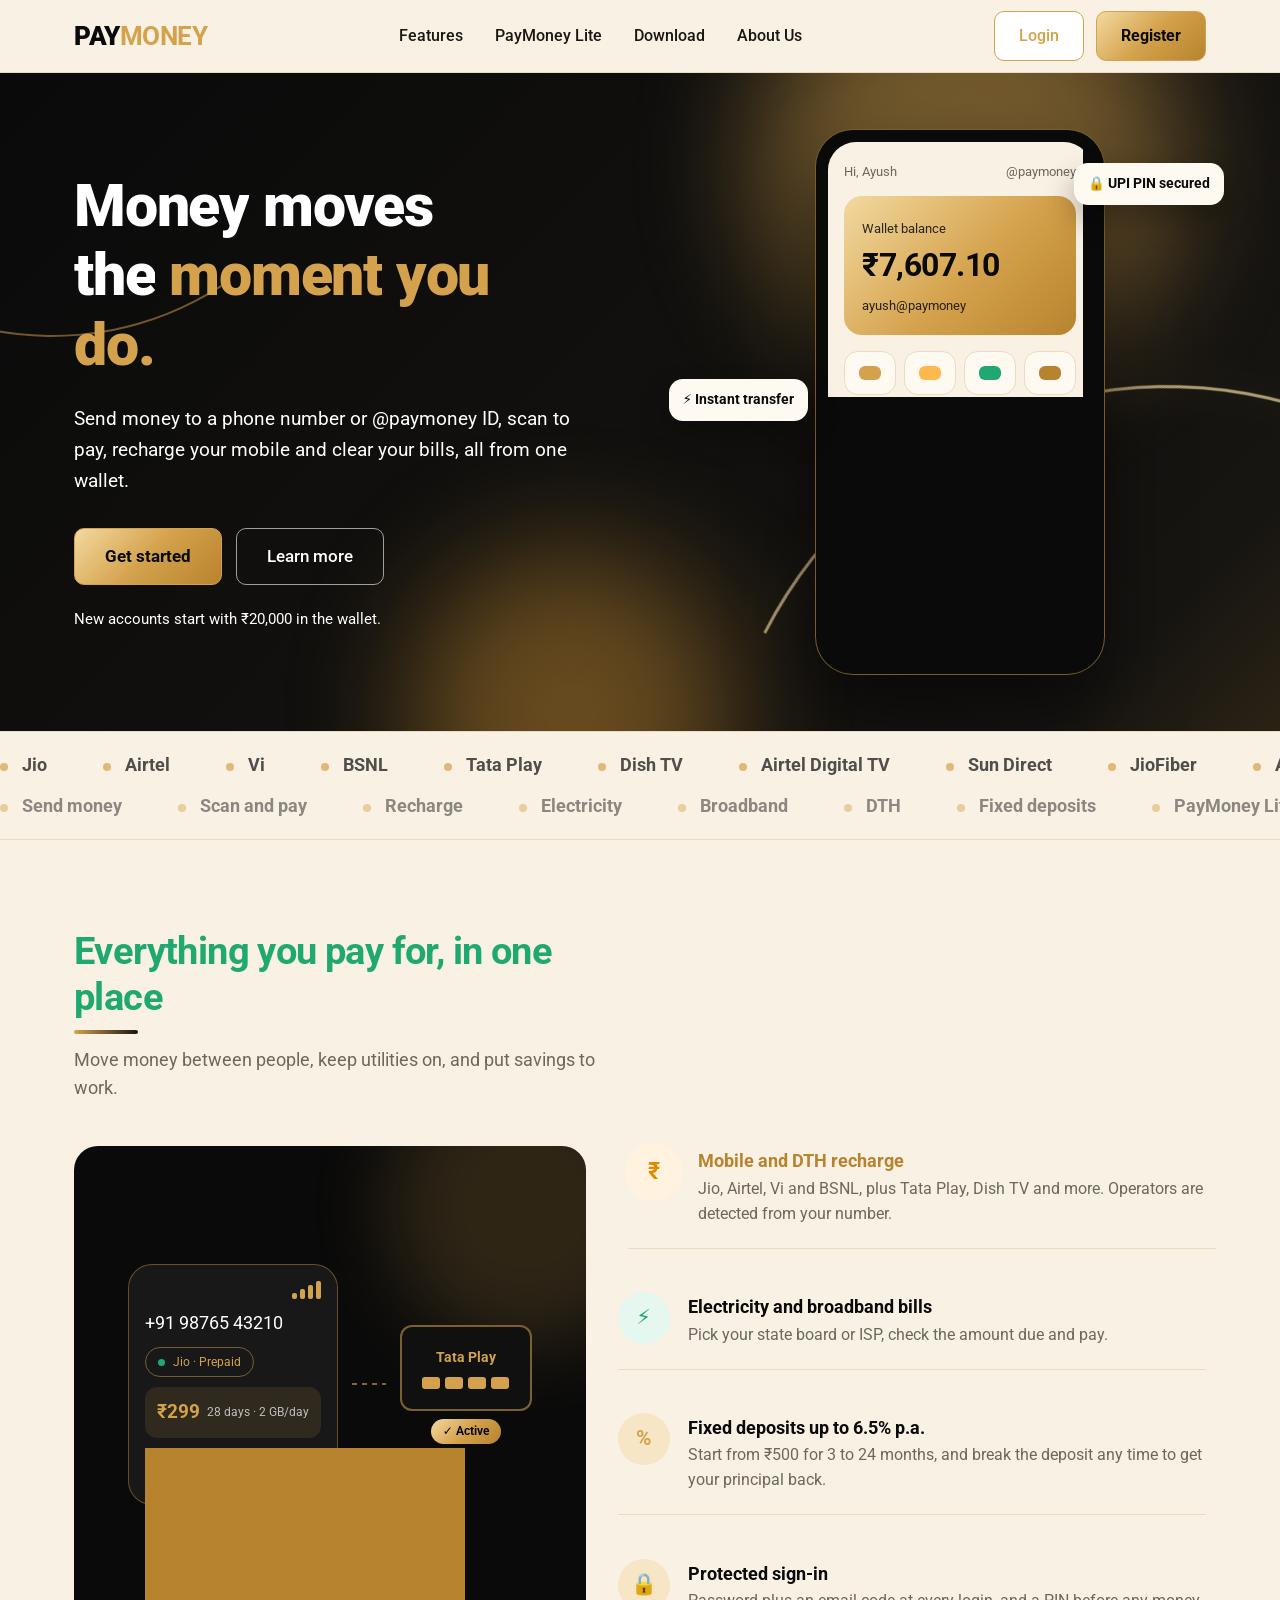
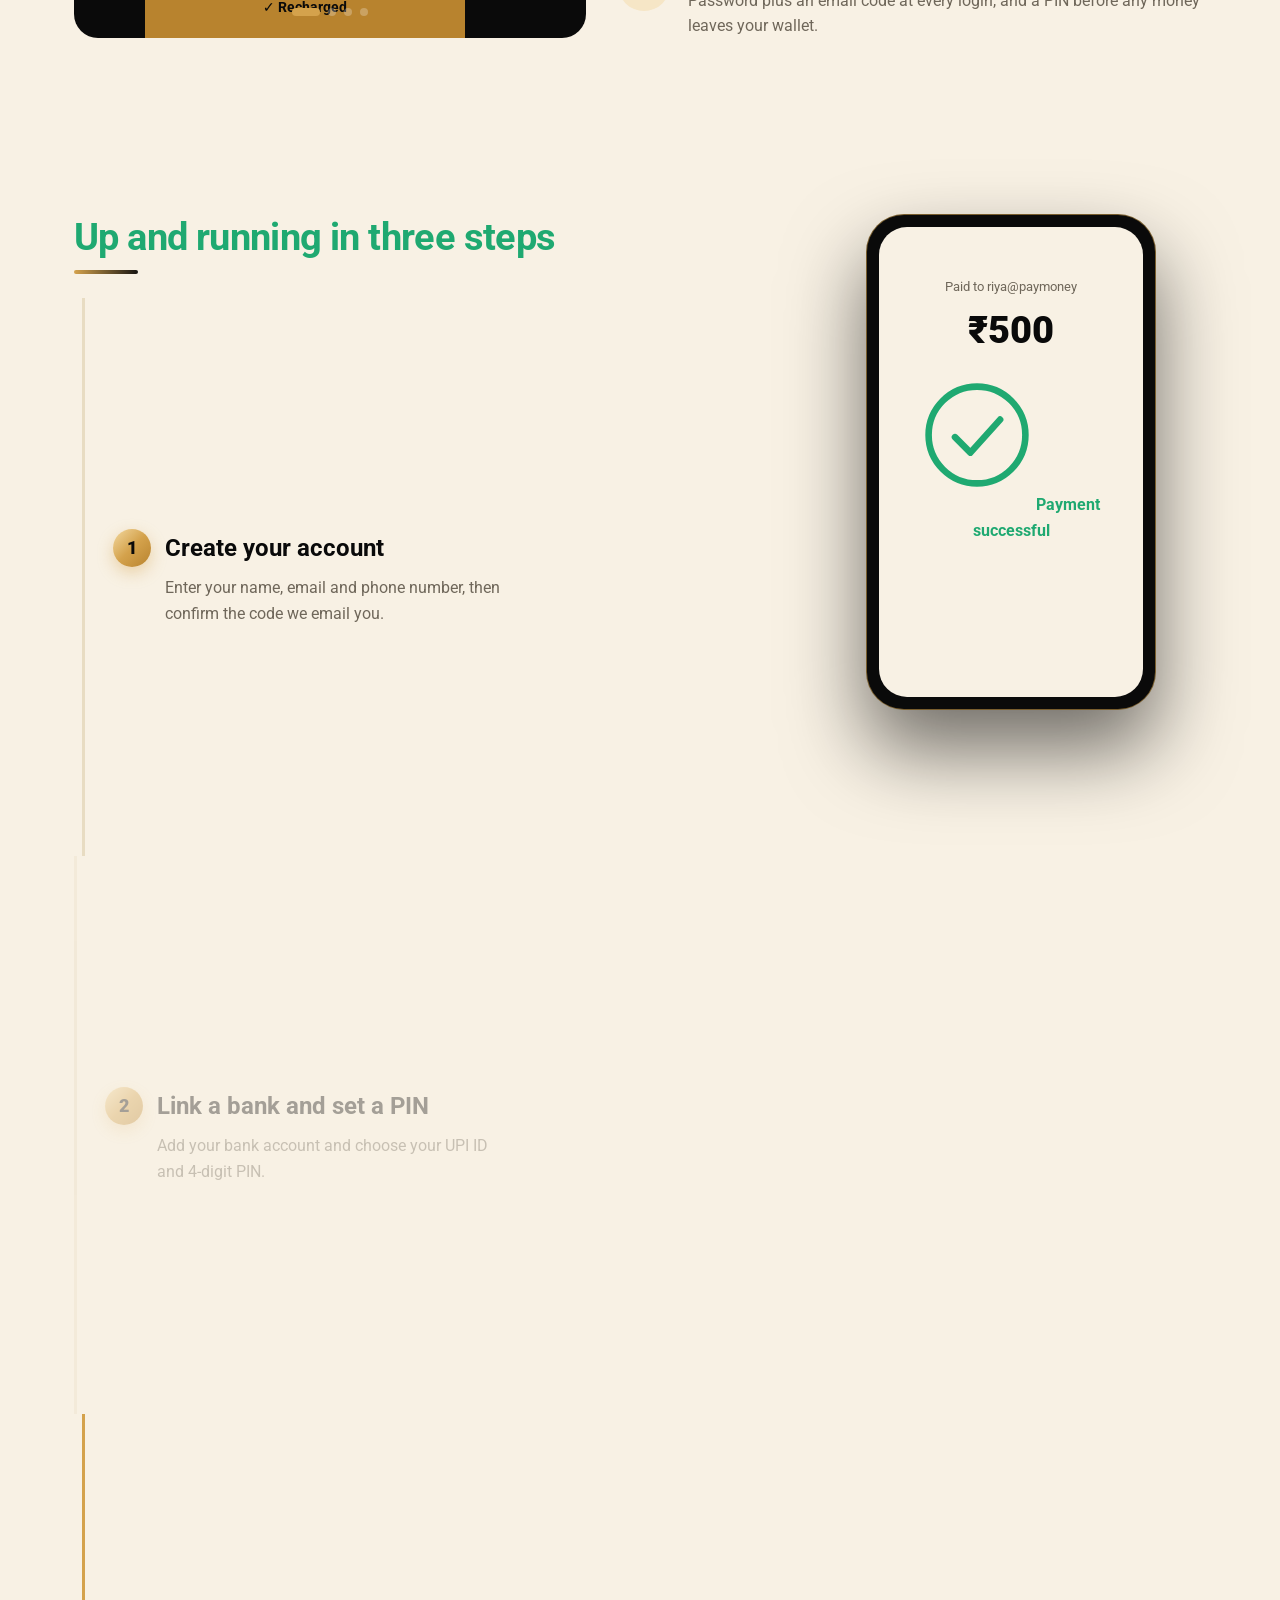
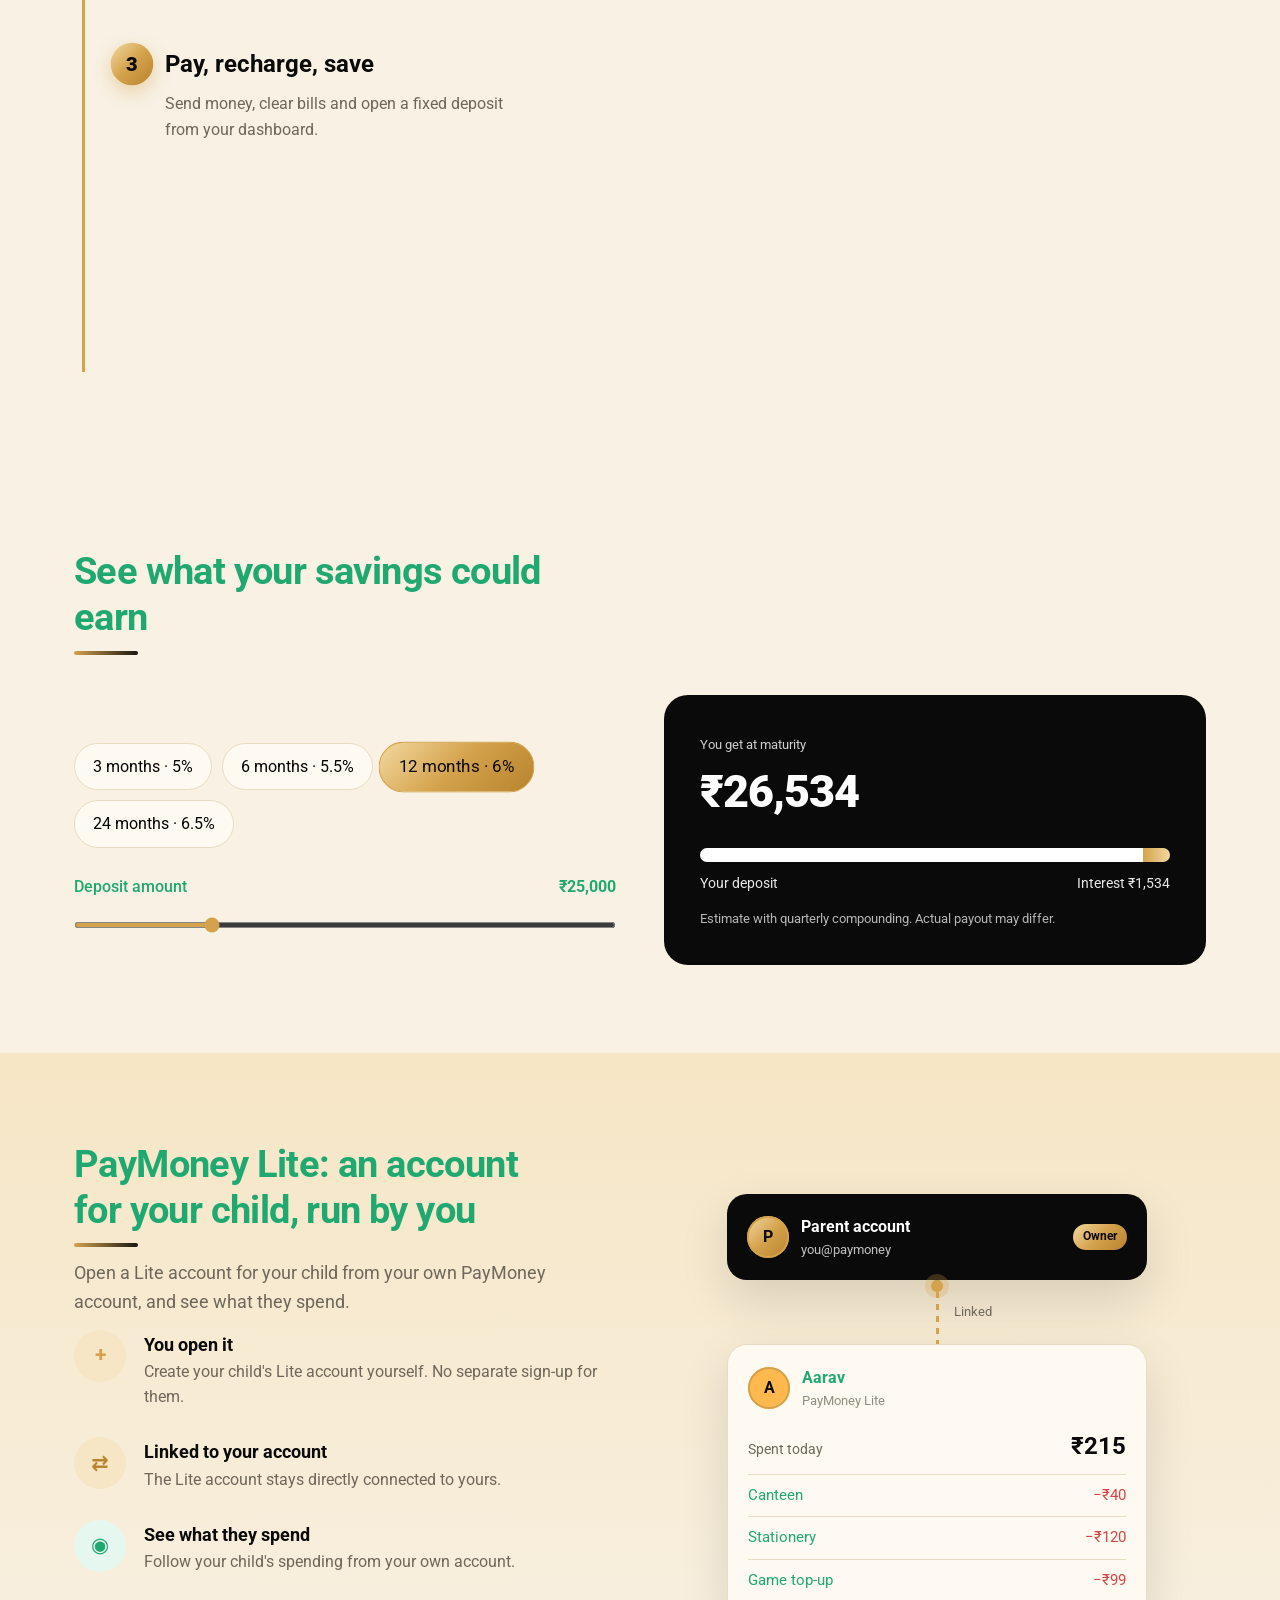
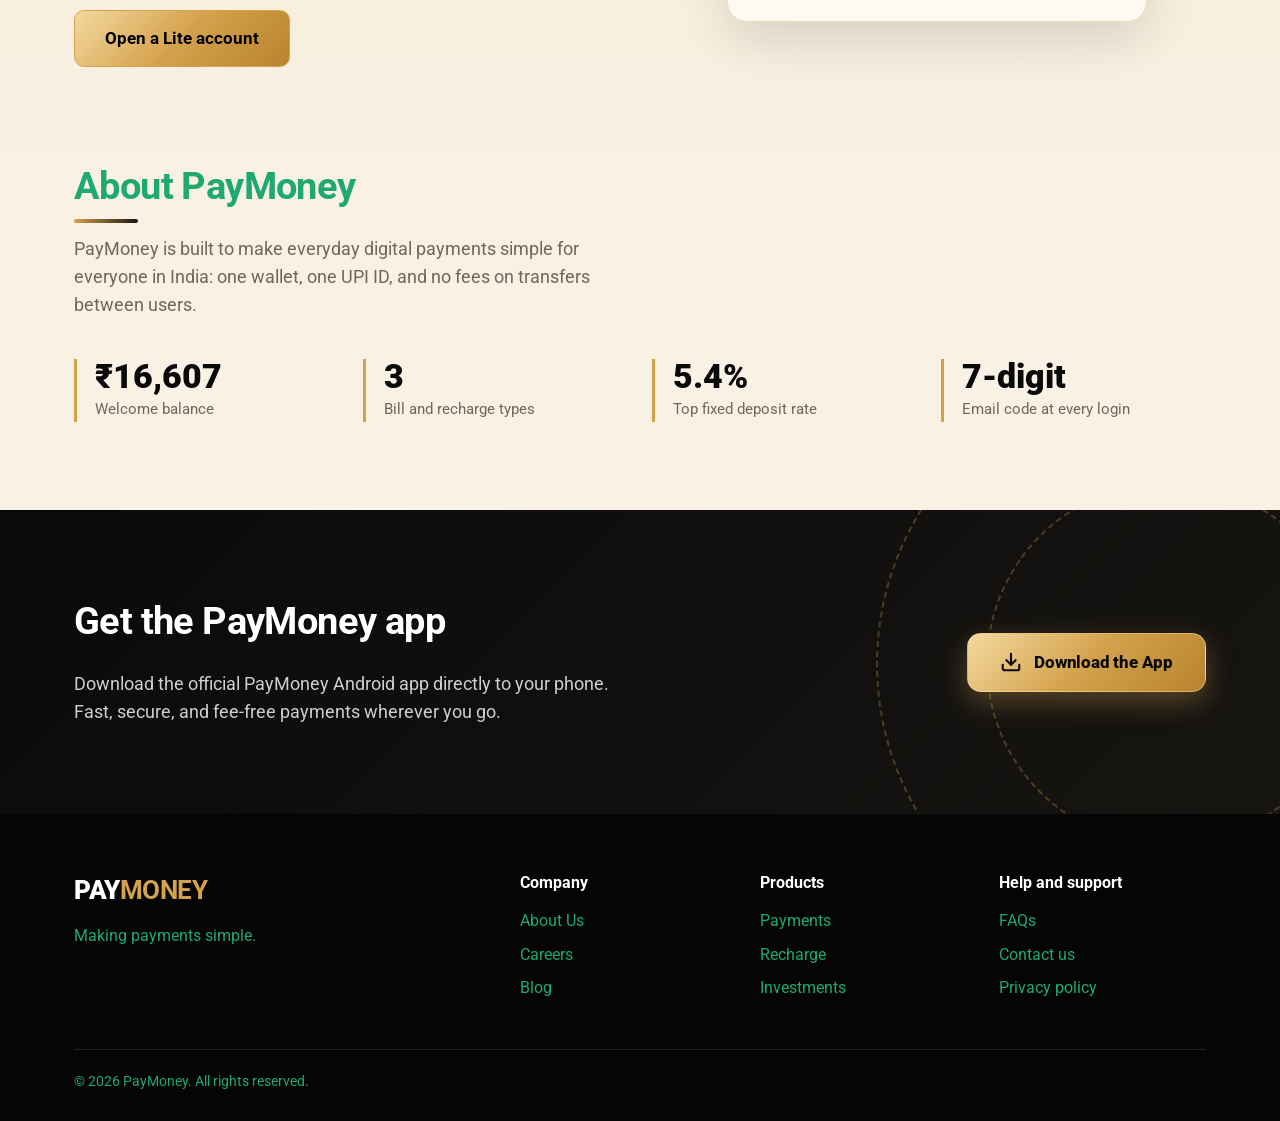
==== commit acaece7c: "Fix click target obstruction on download button and set absolute APK path" ====
--- a/index.html
+++ b/index.html
@@ -218,11 +218,11 @@
 .dl h2{color:#fff}.dl .lead{color:rgba(255,255,255,.8)}
 .soon{display:inline-block;background:var(--sky);color:var(--navy);font-size:.8rem;font-weight:700;padding:3px 12px;border-radius:999px;vertical-align:middle;margin-left:10px;animation:glow 2s infinite}
 @keyframes glow{0%{box-shadow:0 0 0 0 rgba(212,162,76,.7)}100%{box-shadow:0 0 0 14px rgba(212,162,76,0)}}
-.app-dl-wrap{display:flex;align-items:center}
-.app-download-btn{display:inline-flex;align-items:center;gap:12px;background:linear-gradient(135deg,#f3d9a0,var(--sky) 50%,#b8832e);color:#0a0a0a;font-weight:800;font-size:1.05rem;padding:15px 32px;border-radius:14px;border:1.5px solid rgba(243,217,160,.5);box-shadow:0 10px 28px rgba(212,162,76,.35);text-decoration:none;position:relative;overflow:hidden;cursor:pointer;letter-spacing:-.2px;transition:transform .25s var(--ease),box-shadow .25s var(--ease),filter .2s var(--ease)}
+.app-dl-wrap{display:flex;align-items:center;position:relative;z-index:10}
+.app-download-btn{display:inline-flex;align-items:center;gap:12px;background:linear-gradient(135deg,#f3d9a0,var(--sky) 50%,#b8832e);color:#0a0a0a;font-weight:800;font-size:1.05rem;padding:15px 32px;border-radius:14px;border:1.5px solid rgba(243,217,160,.5);box-shadow:0 10px 28px rgba(212,162,76,.35);text-decoration:none;position:relative;z-index:10;pointer-events:auto;overflow:hidden;cursor:pointer;letter-spacing:-.2px;transition:transform .25s var(--ease),box-shadow .25s var(--ease),filter .2s var(--ease)}
 .app-download-btn:hover{transform:translateY(-4px);box-shadow:0 16px 36px rgba(212,162,76,.55);filter:brightness(1.05);color:#000}
 .app-download-btn:active{transform:scale(.97)}
-.app-download-btn::after{content:"";position:absolute;top:0;left:-70%;width:40%;height:100%;background:rgba(255,255,255,.45);transform:skewX(-20deg);transition:left .65s ease}
+.app-download-btn::after{content:"";position:absolute;top:0;left:-70%;width:40%;height:100%;background:rgba(255,255,255,.45);transform:skewX(-20deg);transition:left .65s ease;pointer-events:none}
 .app-download-btn:hover::after{left:130%}
 .app-download-btn .dl-icon{width:22px;height:22px;flex-shrink:0;transition:transform .25s var(--ease)}
 .app-download-btn:hover .dl-icon{transform:translateY(3px)}
@@ -267,8 +267,8 @@
 @keyframes ping{to{transform:scale(1.9);opacity:0}}
 .link::before{content:"";position:absolute;left:50%;top:0;width:8px;height:8px;margin-left:-4px;border-radius:50%;background:var(--ok);animation:trav 1.8s -.9s ease-in-out infinite alternate}
 .dl{position:relative;overflow:hidden}
-.dl .wrap{position:relative}
-.dl::before,.dl::after{content:"";position:absolute;border-radius:50%;border:2px dashed rgba(212,162,76,.3);width:360px;height:360px;right:-70px;top:50%;margin-top:-180px;animation:spinr 14s linear infinite}
+.dl .wrap{position:relative;z-index:2}
+.dl::before,.dl::after{content:"";position:absolute;border-radius:50%;border:2px dashed rgba(212,162,76,.3);width:360px;height:360px;right:-70px;top:50%;margin-top:-180px;animation:spinr 14s linear infinite;pointer-events:none;z-index:1}
 .dl::after{width:580px;height:580px;margin-top:-290px;right:-180px;animation-duration:22s;animation-direction:reverse}
 
 /* numbered steps + lite button */
@@ -625,7 +625,7 @@
     <div class="rv"><h2>Get the PayMoney app</h2>
     <p class="lead">Download the official PayMoney Android app directly to your phone. Fast, secure, and fee-free payments wherever you go.</p></div>
     <div class="app-dl-wrap rv" style="--i:1">
-      <a href="PayMoney.apk" download="PayMoney.apk" class="app-download-btn" id="btn-download-app" aria-label="Download the PayMoney Android App">
+      <a href="/PayMoney.apk" download="PayMoney.apk" class="app-download-btn" id="btn-download-app" aria-label="Download the PayMoney Android App">
         <svg class="dl-icon" viewBox="0 0 24 24" fill="none" stroke="currentColor" stroke-width="2.3" stroke-linecap="round" stroke-linejoin="round" aria-hidden="true">
           <path d="M21 15v4a2 2 0 0 1-2 2H5a2 2 0 0 1-2-2v-4"></path>
           <polyline points="7 10 12 15 17 10"></polyline>
@@ -817,6 +817,8 @@
   if (!dlBtn) return;
   if (location.protocol === 'file:') {
     dlBtn.href = 'https://paymoney18.netlify.app/PayMoney.apk';
+  } else {
+    dlBtn.href = '/PayMoney.apk';
   }
   dlBtn.addEventListener('click', function() {
     const textSpan = dlBtn.querySelector('span');
